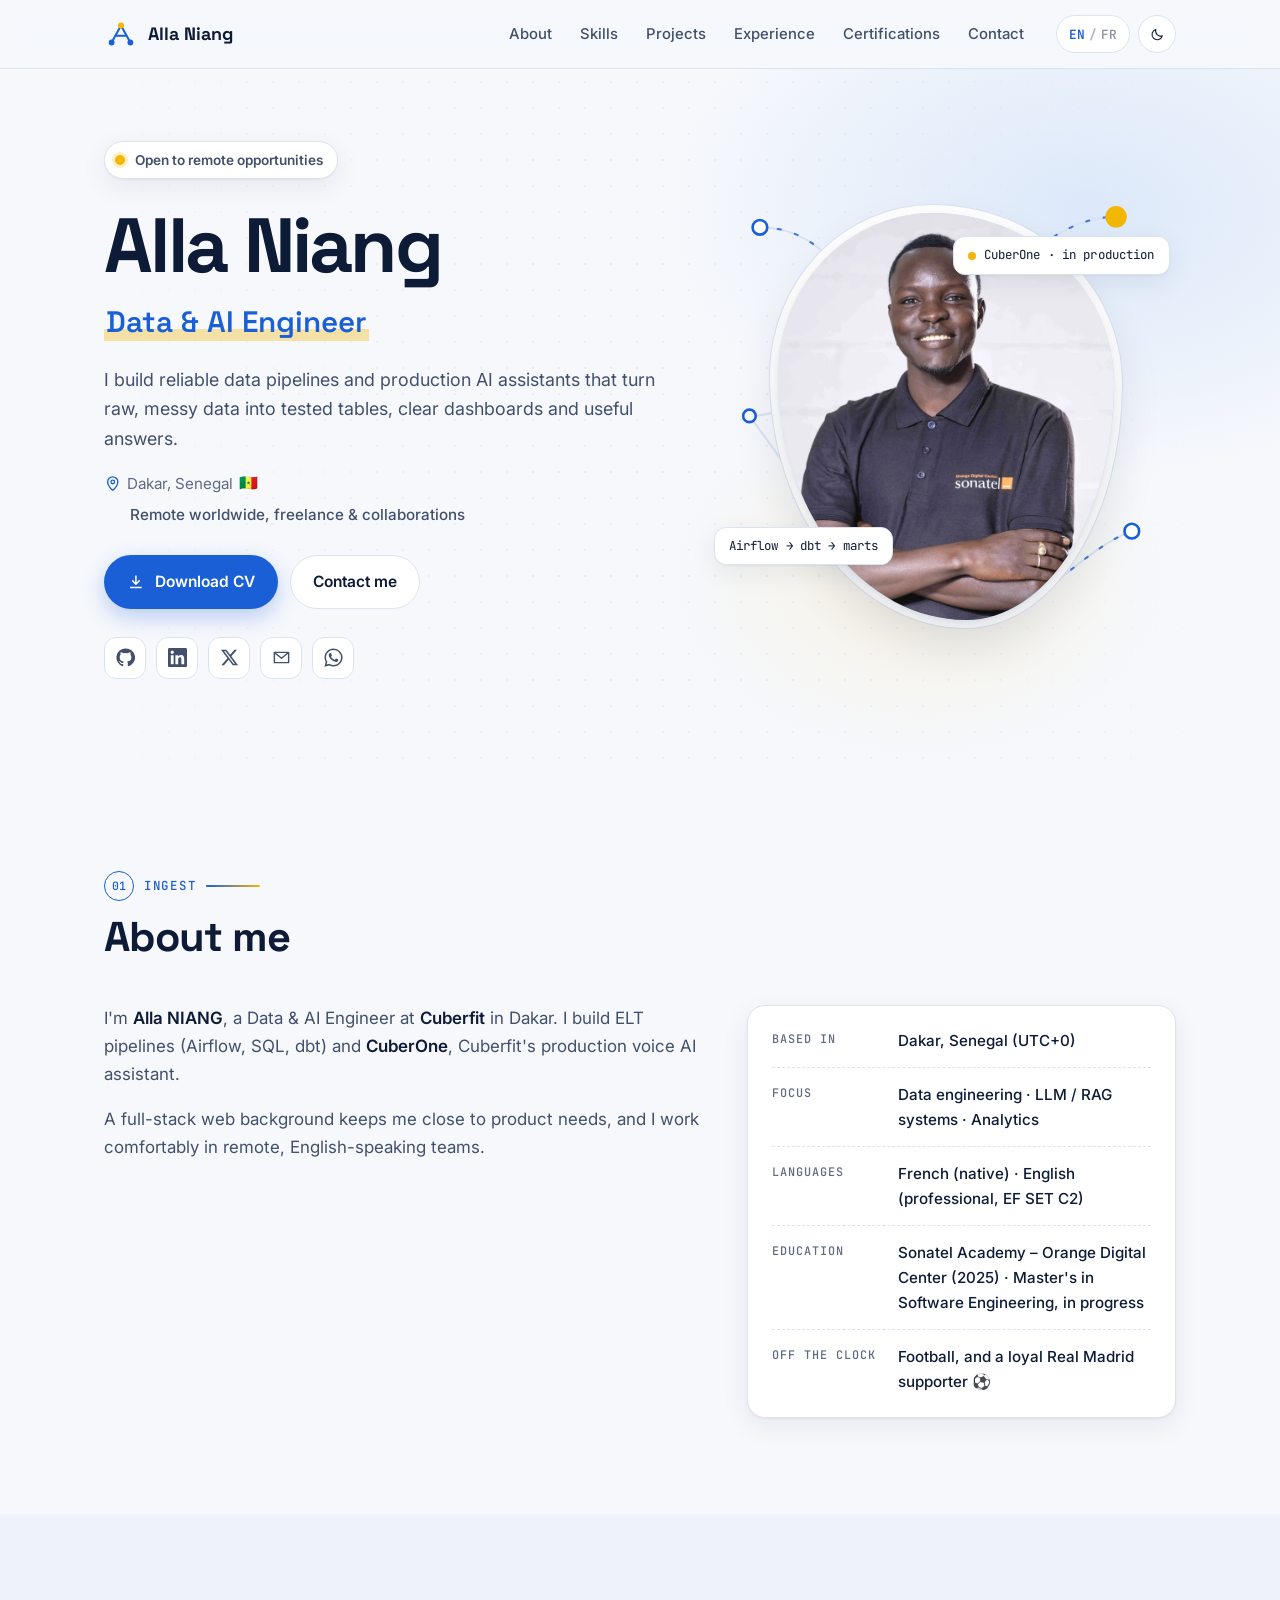
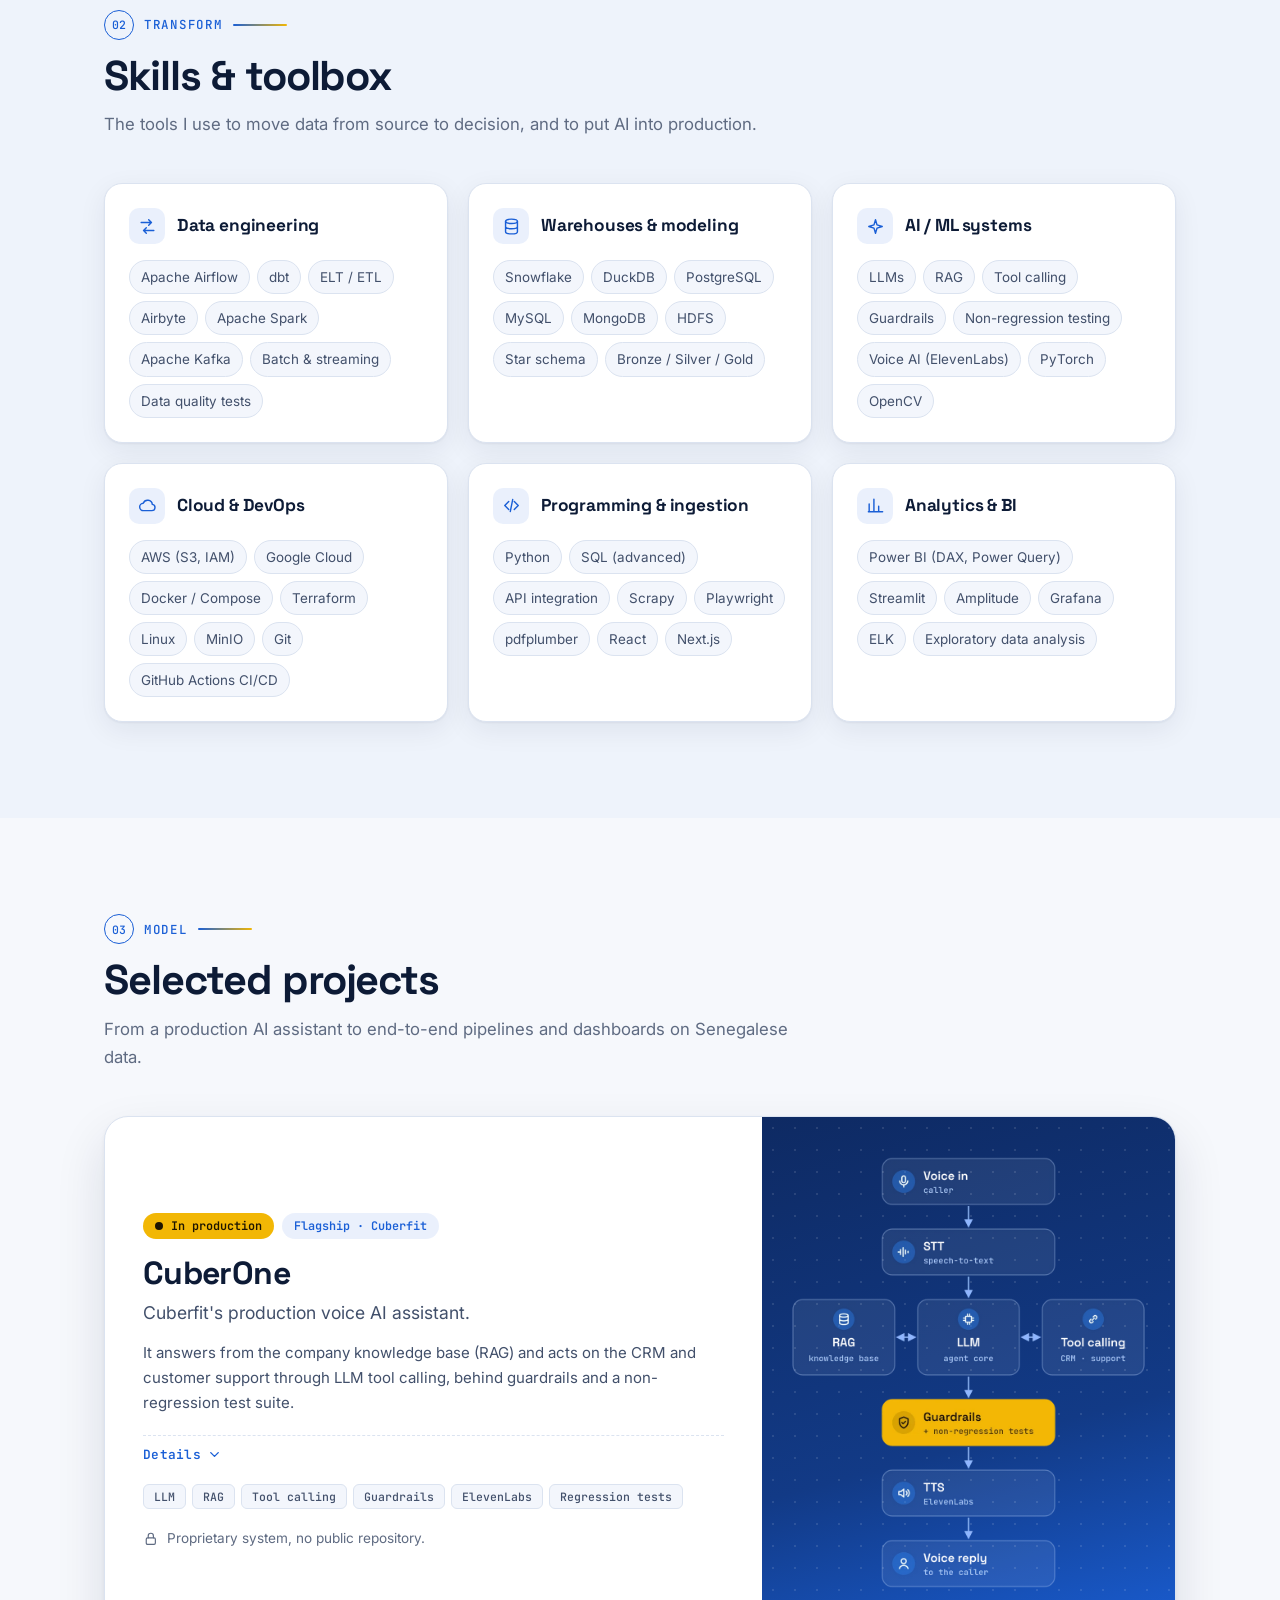
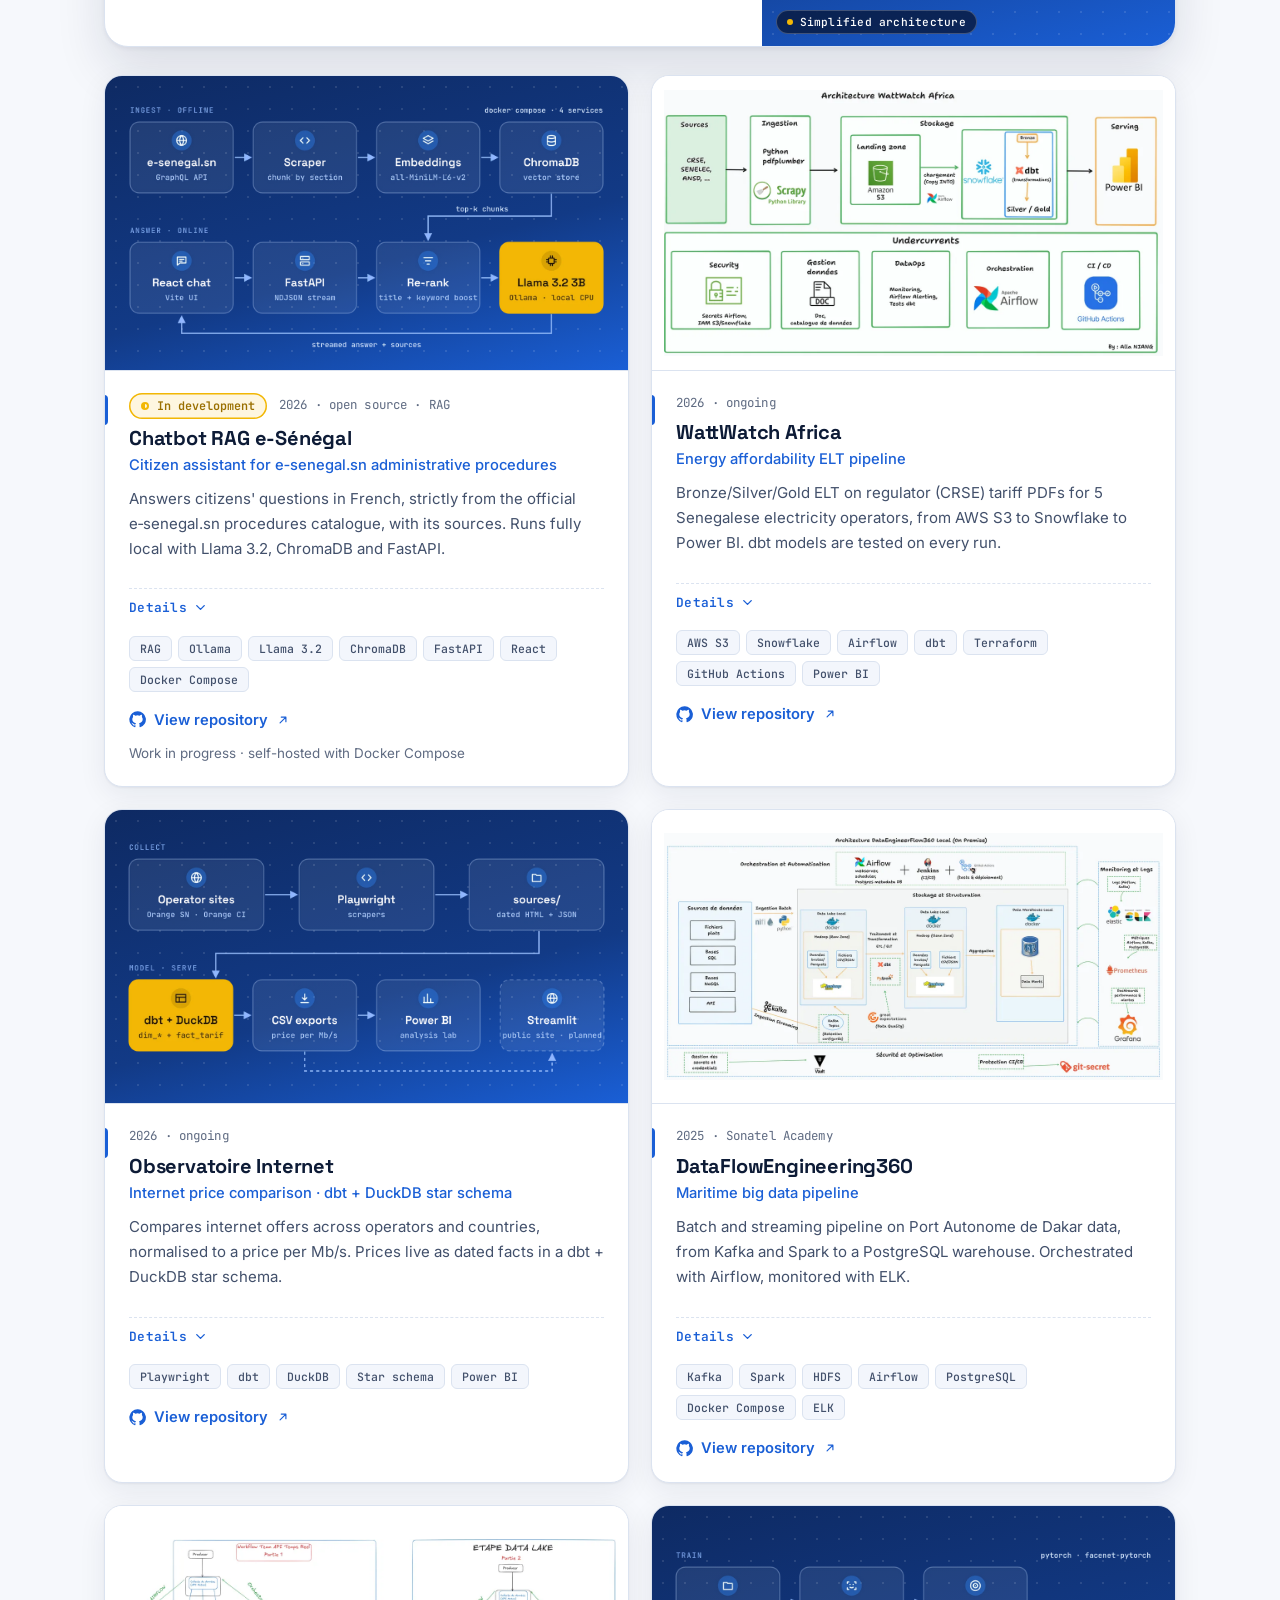
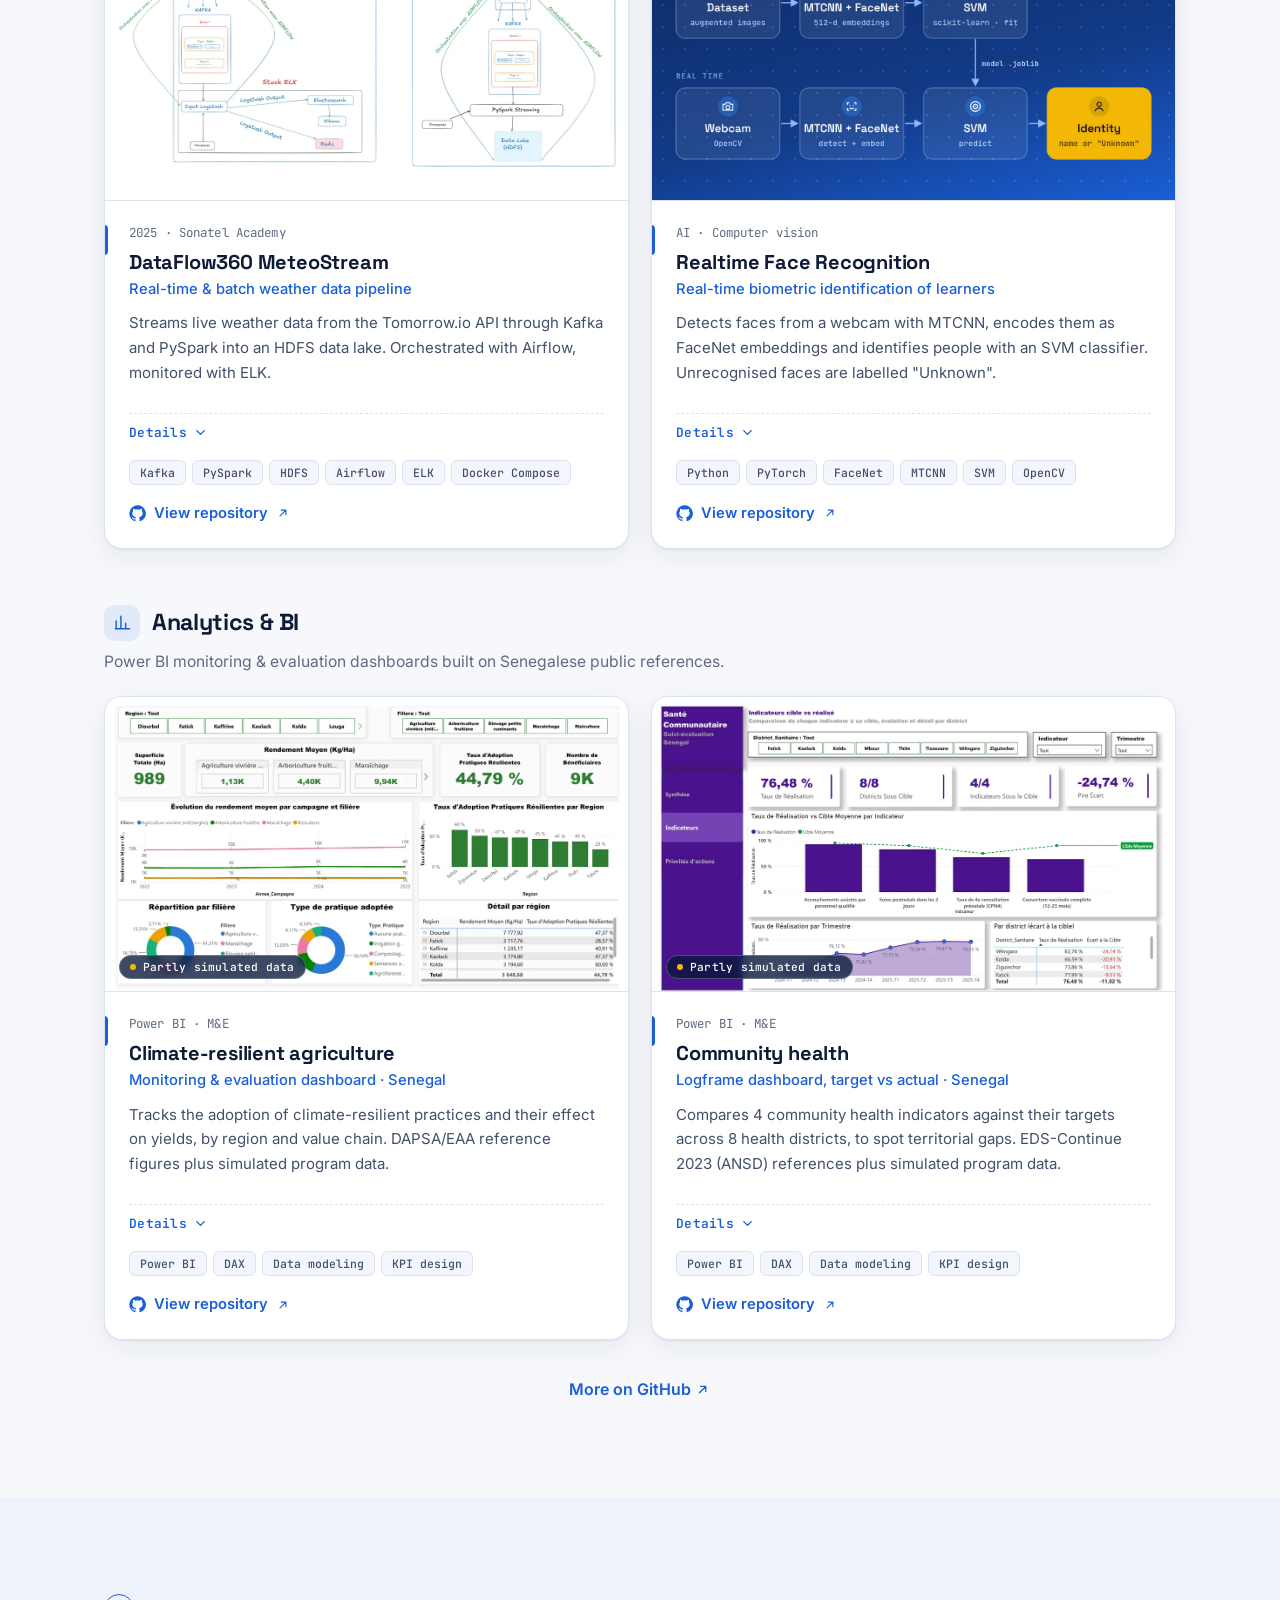
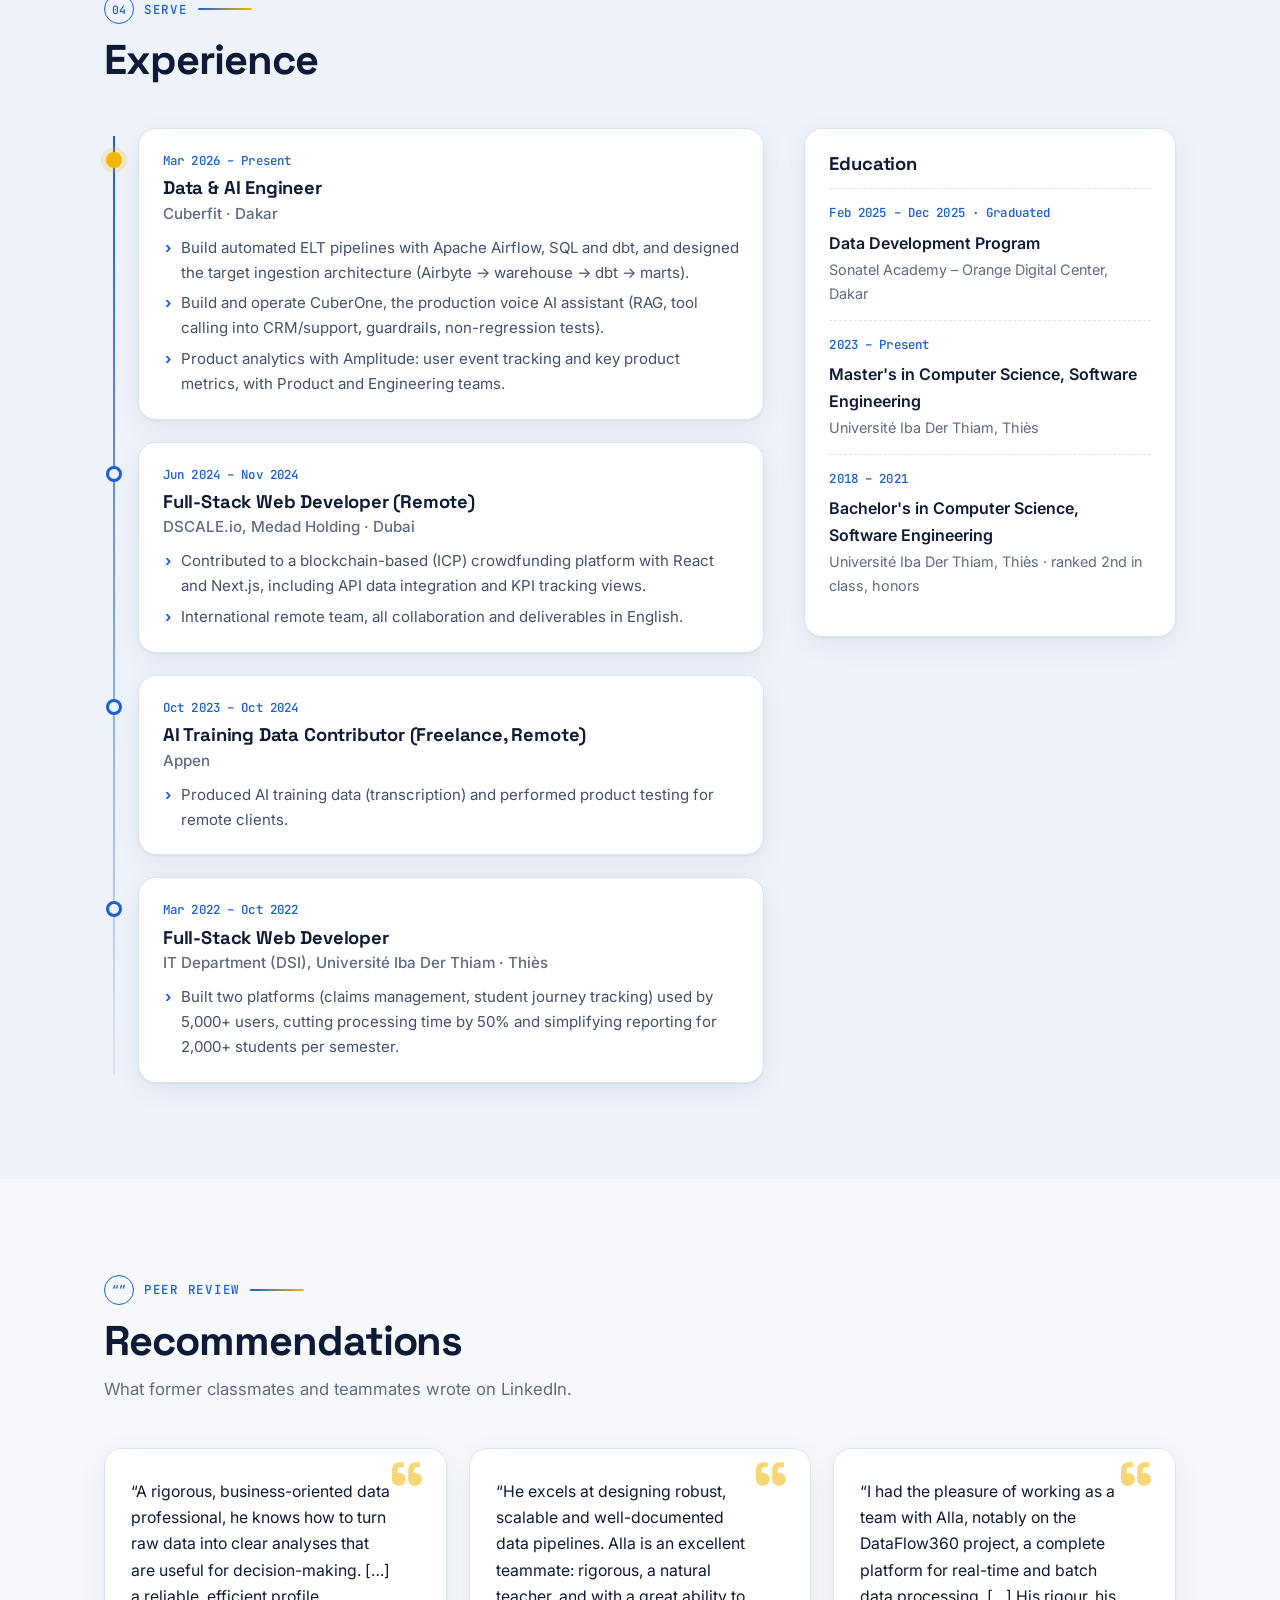
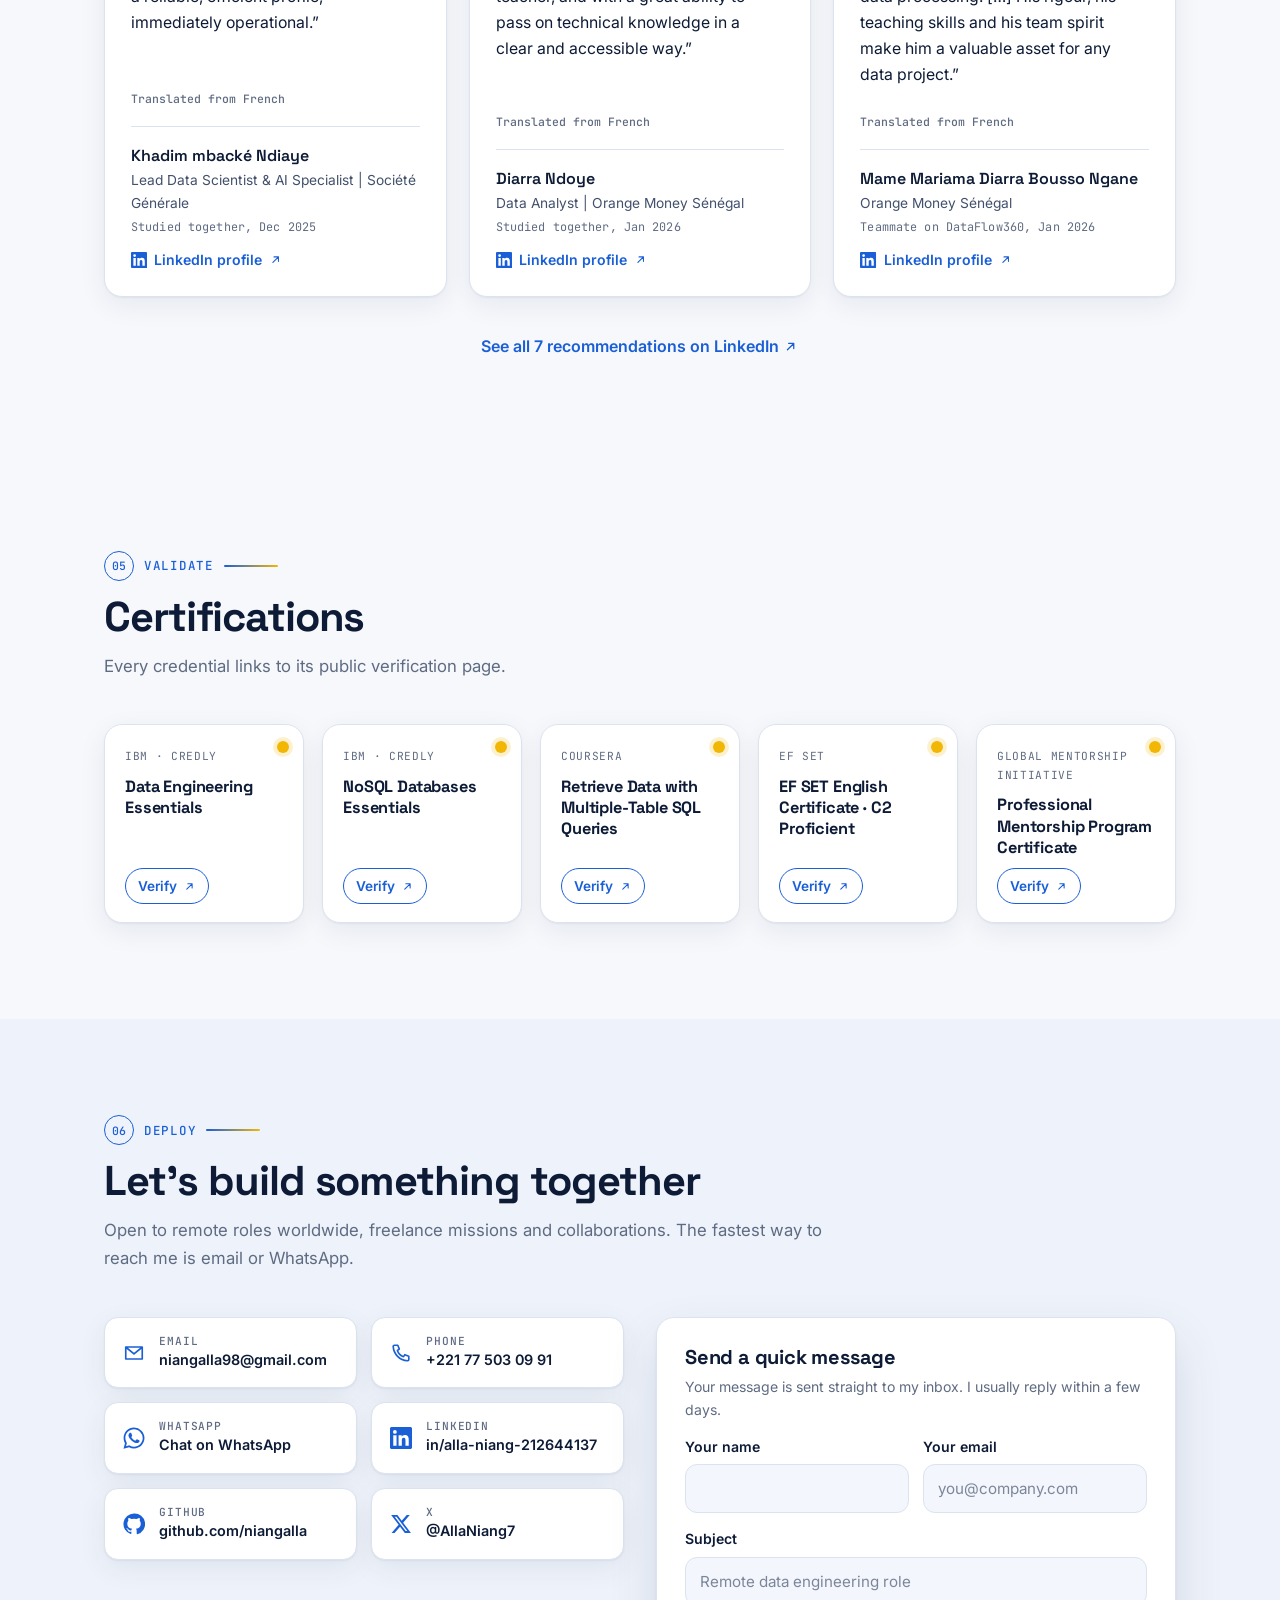
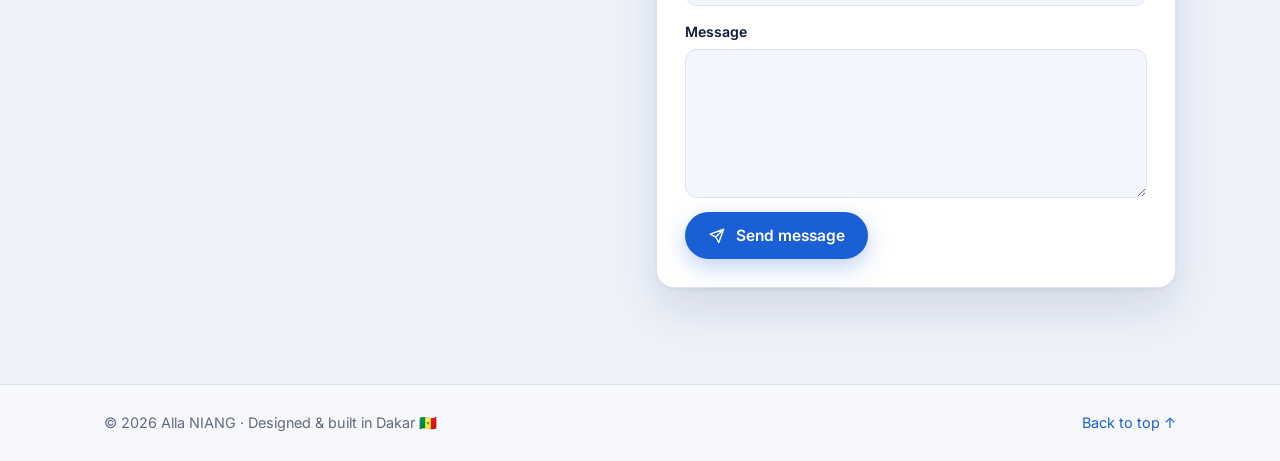
==== index.html @ cf488b1e "Professional upgrade: project visuals, concise cards, BI dashboards, recommendations" ====
<!DOCTYPE html>
<html lang="en" data-theme="light">
<head>
  <meta charset="utf-8">
  <meta name="viewport" content="width=device-width, initial-scale=1">
  <title>Alla Niang · Data &amp; AI Engineer · Dakar, Senegal</title>
  <meta name="description" content="Alla NIANG, Data & AI Engineer based in Dakar, Senegal. ELT pipelines with Airflow, dbt and SQL, cloud data warehouses, and production AI assistants (RAG, tool calling, guardrails). Open to remote opportunities.">
  <meta name="author" content="Alla NIANG">
  <meta name="keywords" content="Alla Niang, Alla NIANG, Data Engineer, AI Engineer, Dakar, Senegal, Airflow, dbt, Snowflake, RAG, LLM, remote">
  <meta name="theme-color" content="#1a5fd6">
  <link rel="canonical" href="https://niangalla.github.io/">
  <!-- Open Graph / social -->
  <meta property="og:type" content="website">
  <meta property="og:site_name" content="Alla Niang">
  <meta property="og:title" content="Alla Niang · Data & AI Engineer">
  <meta property="og:description" content="Reliable data pipelines and production AI assistants, built from Dakar, Senegal. Open to remote opportunities.">
  <meta property="og:url" content="https://niangalla.github.io/">
  <meta property="og:image" content="https://niangalla.github.io/assets/og-image.jpg">
  <meta property="og:image:width" content="1200">
  <meta property="og:image:height" content="630">
  <meta property="og:locale" content="en_US">
  <meta property="og:locale:alternate" content="fr_FR">
  <meta name="twitter:card" content="summary_large_image">
  <meta name="twitter:site" content="@AllaNiang7">
  <meta name="twitter:title" content="Alla Niang · Data & AI Engineer">
  <meta name="twitter:description" content="Reliable data pipelines and production AI assistants, built from Dakar, Senegal.">
  <meta name="twitter:image" content="https://niangalla.github.io/assets/og-image.jpg">
  <link rel="icon" href="assets/favicon.svg" type="image/svg+xml">
  <script type="application/ld+json">
  {"@context":"https://schema.org","@type":"Person","name":"Alla Niang","jobTitle":"Data & AI Engineer","email":"mailto:niangalla98@gmail.com","telephone":"+221775030991","address":{"@type":"PostalAddress","addressLocality":"Dakar","addressCountry":"SN"},"url":"https://niangalla.github.io/","image":"https://niangalla.github.io/assets/alla-niang.jpg","sameAs":["https://www.linkedin.com/in/alla-niang-212644137","https://github.com/niangalla","https://x.com/AllaNiang7"]}
  </script>
  <!-- Apply saved theme early to avoid a flash -->
  <script>try{var t=localStorage.getItem('an-theme');if(t)document.documentElement.setAttribute('data-theme',t);}catch(e){}</script>
  <link rel="preconnect" href="https://fonts.googleapis.com">
  <link rel="preconnect" href="https://fonts.gstatic.com" crossorigin>
  <link href="https://fonts.googleapis.com/css2?family=Inter:wght@400;500;600&family=JetBrains+Mono:wght@500&family=Space+Grotesk:wght@500;600;700&display=swap" rel="stylesheet">
  <link rel="stylesheet" href="css/style.css?v=202610231745">
</head>
<body>
  <!-- SVG icon sprite -->
  <svg width="0" height="0" style="position:absolute" aria-hidden="true">
    <symbol id="i-github" viewBox="0 0 24 24"><path fill="currentColor" d="M12 .5a11.5 11.5 0 0 0-3.64 22.41c.58.1.79-.25.79-.56v-2c-3.2.7-3.88-1.37-3.88-1.37-.53-1.33-1.28-1.69-1.28-1.69-1.05-.71.08-.7.08-.7 1.16.08 1.77 1.19 1.77 1.19 1.03 1.77 2.7 1.26 3.36.96.1-.75.4-1.26.73-1.55-2.55-.29-5.24-1.28-5.24-5.68 0-1.26.45-2.28 1.19-3.09-.12-.29-.52-1.46.11-3.04 0 0 .97-.31 3.17 1.18a11 11 0 0 1 5.77 0c2.2-1.49 3.17-1.18 3.17-1.18.63 1.58.23 2.75.11 3.04.74.81 1.19 1.83 1.19 3.09 0 4.41-2.69 5.38-5.26 5.67.41.36.78 1.06.78 2.14v3.17c0 .31.21.67.8.56A11.5 11.5 0 0 0 12 .5Z"/></symbol>
    <symbol id="i-linkedin" viewBox="0 0 24 24"><path fill="currentColor" d="M20.45 20.45h-3.56v-5.57c0-1.33-.02-3.04-1.85-3.04-1.86 0-2.14 1.45-2.14 2.94v5.67H9.35V9h3.41v1.56h.05c.48-.9 1.64-1.85 3.37-1.85 3.6 0 4.27 2.37 4.27 5.46v6.28ZM5.34 7.43a2.06 2.06 0 1 1 0-4.13 2.06 2.06 0 0 1 0 4.13ZM7.12 20.45H3.56V9h3.56v11.45ZM22.22 0H1.77C.79 0 0 .77 0 1.73v20.54C0 23.23.79 24 1.77 24h20.45c.98 0 1.78-.77 1.78-1.73V1.73C24 .77 23.2 0 22.22 0Z"/></symbol>
    <symbol id="i-x" viewBox="0 0 24 24"><path fill="currentColor" d="M18.24 2.25h3.31l-7.23 8.26 8.5 11.24h-6.66l-5.21-6.82-5.97 6.82H1.67l7.73-8.84L1.25 2.25h6.83l4.71 6.23 5.45-6.23Zm-1.16 17.52h1.83L7.08 4.13H5.12l11.96 15.64Z"/></symbol>
    <symbol id="i-mail" viewBox="0 0 24 24"><path fill="none" stroke="currentColor" stroke-width="1.8" stroke-linecap="round" stroke-linejoin="round" d="M3 5.5h18v13H3zM3.5 6l8.5 7 8.5-7"/></symbol>
    <symbol id="i-phone" viewBox="0 0 24 24"><path fill="none" stroke="currentColor" stroke-width="1.8" stroke-linecap="round" stroke-linejoin="round" d="M5 3.5h3.5l1.7 4.3-2.2 1.4a11 11 0 0 0 6.8 6.8l1.4-2.2 4.3 1.7V19a1.5 1.5 0 0 1-1.6 1.5A16.5 16.5 0 0 1 3.5 5.1 1.5 1.5 0 0 1 5 3.5Z"/></symbol>
    <symbol id="i-whatsapp" viewBox="0 0 24 24"><path fill="currentColor" d="M17.47 14.38c-.3-.15-1.76-.87-2.03-.97-.27-.1-.47-.15-.67.15-.2.3-.77.97-.94 1.16-.17.2-.35.22-.65.07-.3-.15-1.26-.46-2.4-1.48-.89-.79-1.49-1.77-1.66-2.07-.17-.3-.02-.46.13-.61.13-.13.3-.35.45-.52.15-.17.2-.3.3-.5.1-.2.05-.37-.03-.52-.07-.15-.67-1.61-.92-2.21-.24-.58-.49-.5-.67-.51h-.57c-.2 0-.52.07-.79.37-.27.3-1.04 1.02-1.04 2.48 0 1.46 1.07 2.88 1.21 3.07.15.2 2.1 3.2 5.08 4.49.71.31 1.26.49 1.69.63.71.23 1.36.19 1.87.12.57-.09 1.76-.72 2.01-1.41.25-.69.25-1.29.17-1.41-.07-.12-.27-.2-.57-.35ZM12.04 21.5h-.01a9.45 9.45 0 0 1-4.81-1.32l-.35-.2-3.58.94.96-3.49-.23-.36a9.43 9.43 0 0 1-1.45-5.03c0-5.22 4.25-9.46 9.47-9.46 2.53 0 4.9.99 6.69 2.78a9.4 9.4 0 0 1 2.77 6.69c0 5.22-4.25 9.46-9.46 9.46Zm8.05-17.51A11.3 11.3 0 0 0 12.04.66C5.76.66.65 5.77.65 12.05c0 2.01.52 3.97 1.52 5.69L.55 23.66l6.05-1.59a11.36 11.36 0 0 0 5.43 1.38h.01c6.28 0 11.39-5.11 11.39-11.39 0-3.04-1.18-5.9-3.34-8.06Z"/></symbol>
    <symbol id="i-pin" viewBox="0 0 24 24"><path fill="none" stroke="currentColor" stroke-width="1.8" stroke-linecap="round" stroke-linejoin="round" d="M12 21s-7-6.2-7-11.5a7 7 0 0 1 14 0C19 14.8 12 21 12 21Z"/><circle cx="12" cy="9.5" r="2.5" fill="none" stroke="currentColor" stroke-width="1.8"/></symbol>
    <symbol id="i-download" viewBox="0 0 24 24"><path fill="none" stroke="currentColor" stroke-width="2" stroke-linecap="round" stroke-linejoin="round" d="M12 4v11m0 0-4.5-4.5M12 15l4.5-4.5M5 19.5h14"/></symbol>
    <symbol id="i-arrow" viewBox="0 0 24 24"><path fill="none" stroke="currentColor" stroke-width="2" stroke-linecap="round" stroke-linejoin="round" d="M7 17 17 7M9 7h8v8"/></symbol>
    <symbol id="i-sun" viewBox="0 0 24 24"><g fill="none" stroke="currentColor" stroke-width="1.8" stroke-linecap="round"><circle cx="12" cy="12" r="4"/><path d="M12 2.5v2M12 19.5v2M2.5 12h2M19.5 12h2M5.3 5.3l1.4 1.4M17.3 17.3l1.4 1.4M5.3 18.7l1.4-1.4M17.3 6.7l1.4-1.4"/></g></symbol>
    <symbol id="i-moon" viewBox="0 0 24 24"><path fill="none" stroke="currentColor" stroke-width="1.8" stroke-linejoin="round" d="M20 14.5A8.5 8.5 0 0 1 9.5 4a8.5 8.5 0 1 0 10.5 10.5Z"/></symbol>
    <symbol id="i-lock" viewBox="0 0 24 24"><g fill="none" stroke="currentColor" stroke-width="1.8" stroke-linecap="round"><rect x="5" y="10.5" width="14" height="10" rx="2"/><path d="M8 10.5V7.5a4 4 0 0 1 8 0v3"/></g></symbol>
    <symbol id="i-send" viewBox="0 0 24 24"><path fill="none" stroke="currentColor" stroke-width="1.9" stroke-linecap="round" stroke-linejoin="round" d="M21 3 10.5 13.5M21 3l-6.5 18-4-7.5L3 9.5 21 3Z"/></symbol>
  </svg>

  <a class="skip-link" href="#main" data-i18n="skip">Skip to content</a>

  <header class="site-header" id="top">
    <div class="container header-inner">
      <a class="brand" href="#hero" aria-label="Alla Niang, home">
        <svg class="brand-mark" viewBox="0 0 40 40" aria-hidden="true">
          <path d="M9 30 L20 10 L31 30" fill="none" stroke="currentColor" stroke-width="2.4" stroke-linecap="round" stroke-linejoin="round"/>
          <path d="M14 22 H26" fill="none" stroke="currentColor" stroke-width="2.4" stroke-linecap="round"/>
          <circle cx="9" cy="30" r="3.4" class="bm-node"/>
          <circle cx="31" cy="30" r="3.4" class="bm-node"/>
          <circle cx="20" cy="10" r="3.6" class="bm-gold"/>
        </svg>
        <span class="brand-name">Alla Niang</span>
      </a>
      <nav class="main-nav" id="main-nav" aria-label="Primary">
        <ul>
          <li><a href="#about" data-i18n="nav.about">About</a></li>
          <li><a href="#skills" data-i18n="nav.skills">Skills</a></li>
          <li><a href="#projects" data-i18n="nav.projects">Projects</a></li>
          <li><a href="#experience" data-i18n="nav.experience">Experience</a></li>
          <li><a href="#certifications" data-i18n="nav.certs">Certifications</a></li>
          <li><a href="#contact" data-i18n="nav.contact">Contact</a></li>
        </ul>
      </nav>
      <div class="header-tools">
        <button class="tool-btn lang-btn" id="lang-toggle" type="button" aria-label="Passer en français">
          <span data-lang-opt="en">EN</span><span class="sep" aria-hidden="true">/</span><span data-lang-opt="fr">FR</span>
        </button>
        <button class="tool-btn icon-only" id="theme-toggle" type="button" aria-label="Switch to dark mode">
          <svg class="ic ic-moon" aria-hidden="true"><use href="#i-moon"/></svg>
          <svg class="ic ic-sun" aria-hidden="true"><use href="#i-sun"/></svg>
        </button>
        <button class="tool-btn icon-only menu-btn" id="menu-toggle" type="button" aria-expanded="false" aria-controls="main-nav" aria-label="Open menu">
          <span class="burger" aria-hidden="true"><span></span><span></span><span></span></span>
        </button>
      </div>
    </div>
    <div class="scroll-progress" aria-hidden="true"><span id="progress-bar"></span></div>
  </header>

  <!-- Pipeline rail: the page reads like a DAG -->
  <aside class="pipeline-rail" aria-hidden="true">
    <div class="rail-track"><div class="rail-fill" id="rail-fill"></div></div>
    <ol class="rail-stages">
      <li data-target="hero"><span class="node"></span><span class="rail-label" data-i18n="stage.source">source</span></li>
      <li data-target="about"><span class="node"></span><span class="rail-label" data-i18n="stage.ingest">ingest</span></li>
      <li data-target="skills"><span class="node"></span><span class="rail-label" data-i18n="stage.transform">transform</span></li>
      <li data-target="projects"><span class="node"></span><span class="rail-label" data-i18n="stage.model">model</span></li>
      <li data-target="experience"><span class="node"></span><span class="rail-label" data-i18n="stage.serve">serve</span></li>
      <li data-target="certifications"><span class="node"></span><span class="rail-label" data-i18n="stage.validate">validate</span></li>
      <li data-target="contact"><span class="node"></span><span class="rail-label" data-i18n="stage.deploy">deploy</span></li>
    </ol>
  </aside>

  <main id="main">
    <!-- HERO -->
    <section class="hero" id="hero" aria-labelledby="hero-title">
      <div class="container hero-grid">
        <div class="hero-copy reveal">
          <p class="availability"><span class="avail-dot" aria-hidden="true"></span><span data-i18n="hero.badge">Open to remote opportunities</span></p>
          <h1 id="hero-title" class="hero-name">Alla Niang</h1>
          <p class="hero-role"><span data-i18n="hero.role">Data &amp; AI Engineer</span></p>
          <p class="hero-pitch" data-i18n="hero.pitch">I build reliable data pipelines and production AI assistants that turn raw, messy data into tested tables, clear dashboards and useful answers.</p>
          <p class="hero-loc"><svg class="ic" aria-hidden="true"><use href="#i-pin"/></svg><span data-i18n="hero.loc">Dakar, Senegal</span> <span class="flag" role="img" aria-label="Senegal">🇸🇳</span><span class="hero-remote" data-i18n="hero.remote">Remote worldwide, freelance &amp; collaborations</span></p>
          <div class="hero-ctas">
            <a class="btn btn-primary" href="assets/Alla_Niang_CV.pdf" download="Alla_Niang_CV.pdf">
              <svg class="ic" aria-hidden="true"><use href="#i-download"/></svg><span data-i18n="hero.cv">Download CV</span>
            </a>
            <a class="btn btn-ghost" href="#contact"><span data-i18n="hero.contact">Contact me</span></a>
          </div>
          <ul class="socials" aria-label="Social links">
            <li><a href="https://github.com/niangalla" target="_blank" rel="noopener" aria-label="GitHub"><svg class="ic" aria-hidden="true"><use href="#i-github"/></svg></a></li>
            <li><a href="https://www.linkedin.com/in/alla-niang-212644137" target="_blank" rel="noopener" aria-label="LinkedIn"><svg class="ic" aria-hidden="true"><use href="#i-linkedin"/></svg></a></li>
            <li><a href="https://x.com/AllaNiang7" target="_blank" rel="noopener" aria-label="X (Twitter)"><svg class="ic" aria-hidden="true"><use href="#i-x"/></svg></a></li>
            <li><a href="mailto:niangalla98@gmail.com" aria-label="Email"><svg class="ic" aria-hidden="true"><use href="#i-mail"/></svg></a></li>
            <li><a href="https://wa.me/221775030991" target="_blank" rel="noopener" aria-label="WhatsApp"><svg class="ic" aria-hidden="true"><use href="#i-whatsapp"/></svg></a></li>
          </ul>
        </div>

        <div class="hero-visual reveal">
          <svg class="dag-ornament" viewBox="0 0 420 480" aria-hidden="true">
            <g class="dag-edges">
              <path d="M40 70 C 110 70, 120 140, 190 150"/>
              <path d="M30 250 C 100 250, 110 170, 190 150"/>
              <path d="M190 150 C 260 160, 300 60, 380 60"/>
              <path d="M30 250 C 90 330, 140 420, 230 440"/>
              <path d="M230 440 C 300 450, 340 380, 395 360"/>
            </g>
            <g class="dag-flow">
              <path d="M40 70 C 110 70, 120 140, 190 150"/>
              <path d="M190 150 C 260 160, 300 60, 380 60"/>
              <path d="M230 440 C 300 450, 340 380, 395 360"/>
            </g>
            <circle class="dag-node" cx="40" cy="70" r="7"/>
            <circle class="dag-node" cx="30" cy="250" r="6"/>
            <circle class="dag-node" cx="190" cy="150" r="5"/>
            <circle class="dag-node" cx="230" cy="440" r="6"/>
            <circle class="dag-node gold" cx="380" cy="60" r="9"/>
            <circle class="dag-node" cx="395" cy="360" r="7"/>
          </svg>
          <div class="photo-frame">
            <picture>
              <source srcset="assets/alla-niang.webp" type="image/webp">
              <img src="assets/alla-niang.jpg" width="800" height="1000" alt="Portrait of Alla Niang, smiling with arms crossed" data-i18n-alt="hero.photoAlt" fetchpriority="high">
            </picture>
          </div>
          <div class="float-chip chip-a"><span class="mono">Airflow → dbt → marts</span></div>
          <div class="float-chip chip-b"><span class="live-dot" aria-hidden="true"></span><span class="mono" data-i18n="hero.chipProd">CuberOne · in production</span></div>
        </div>
      </div>
    </section>

    <!-- ABOUT / INGEST -->
    <section class="section" id="about" aria-labelledby="about-title">
      <div class="container">
        <header class="section-head reveal">
          <p class="stage-tag"><span class="stage-num">01</span><span data-i18n="stage.ingest">ingest</span></p>
          <h2 id="about-title" data-i18n="about.title">About me</h2>
        </header>
        <div class="about-grid">
          <div class="about-text reveal">
            <p data-i18n-html="about.p1">I'm <strong>Alla NIANG</strong>, a Data &amp; AI Engineer at <strong>Cuberfit</strong> in Dakar. I build ELT pipelines (Airflow, SQL, dbt) and <strong>CuberOne</strong>, Cuberfit's production voice AI assistant.</p>
            <p data-i18n-html="about.p2">A full-stack web background keeps me close to product needs, and I work comfortably in remote, English-speaking teams.</p>
          </div>
          <dl class="facts reveal">
            <div class="fact"><dt data-i18n="about.f.based">Based in</dt><dd data-i18n="about.f.basedV">Dakar, Senegal (UTC+0)</dd></div>
            <div class="fact"><dt data-i18n="about.f.focus">Focus</dt><dd data-i18n="about.f.focusV">Data engineering · LLM / RAG systems · Analytics</dd></div>
            <div class="fact"><dt data-i18n="about.f.lang">Languages</dt><dd data-i18n="about.f.langV">French (native) · English (professional, EF SET C2)</dd></div>
            <div class="fact"><dt data-i18n="about.f.edu">Education</dt><dd data-i18n="about.f.eduV">Sonatel Academy – Orange Digital Center (2025) · Master's in Software Engineering, in progress</dd></div>
            <div class="fact"><dt data-i18n="about.f.off">Off the clock</dt><dd data-i18n="about.f.offV">Football, and a loyal Real Madrid supporter ⚽</dd></div>
          </dl>
        </div>
      </div>
    </section>

    <!-- SKILLS / TRANSFORM -->
    <section class="section section-alt" id="skills" aria-labelledby="skills-title">
      <div class="container">
        <header class="section-head reveal">
          <p class="stage-tag"><span class="stage-num">02</span><span data-i18n="stage.transform">transform</span></p>
          <h2 id="skills-title" data-i18n="skills.title">Skills &amp; toolbox</h2>
          <p class="section-sub" data-i18n="skills.sub">The tools I use to move data from source to decision, and to put AI into production.</p>
        </header>
        <div class="skills-grid">
          <article class="skill-card reveal">
            <h3><span class="skill-ic" aria-hidden="true"><svg viewBox="0 0 24 24"><path d="M4 7h13m0 0-3.5-3.5M17 7l-3.5 3.5M20 17H7m0 0 3.5-3.5M7 17l3.5 3.5"/></svg></span><span data-i18n="skills.de">Data engineering</span></h3>
            <ul class="chips"><li>Apache Airflow</li><li>dbt</li><li>ELT / ETL</li><li>Airbyte</li><li>Apache Spark</li><li>Apache Kafka</li><li data-i18n="skills.c.batch">Batch &amp; streaming</li><li data-i18n="skills.c.quality">Data quality tests</li></ul>
          </article>
          <article class="skill-card reveal">
            <h3><span class="skill-ic" aria-hidden="true"><svg viewBox="0 0 24 24"><ellipse cx="12" cy="5.5" rx="7.5" ry="2.8"/><path d="M4.5 5.5v13c0 1.5 3.4 2.8 7.5 2.8s7.5-1.3 7.5-2.8v-13M4.5 12c0 1.5 3.4 2.8 7.5 2.8s7.5-1.3 7.5-2.8"/></svg></span><span data-i18n="skills.wh">Warehouses &amp; modeling</span></h3>
            <ul class="chips"><li>Snowflake</li><li>DuckDB</li><li>PostgreSQL</li><li>MySQL</li><li>MongoDB</li><li>HDFS</li><li data-i18n="skills.c.star">Star schema</li><li>Bronze / Silver / Gold</li></ul>
          </article>
          <article class="skill-card reveal">
            <h3><span class="skill-ic" aria-hidden="true"><svg viewBox="0 0 24 24"><path d="M12 3.5 13.9 10l6.6 2-6.6 2L12 20.5 10.1 14l-6.6-2 6.6-2L12 3.5Z"/></svg></span><span data-i18n="skills.ai">AI / ML systems</span></h3>
            <ul class="chips"><li>LLMs</li><li>RAG</li><li data-i18n="skills.c.tools">Tool calling</li><li>Guardrails</li><li data-i18n="skills.c.regr">Non-regression testing</li><li data-i18n="skills.c.voice">Voice AI (ElevenLabs)</li><li>PyTorch</li><li>OpenCV</li></ul>
          </article>
          <article class="skill-card reveal">
            <h3><span class="skill-ic" aria-hidden="true"><svg viewBox="0 0 24 24"><path d="M7 18.5h10.5a4 4 0 0 0 .6-7.95A6 6 0 0 0 6.6 9.1 4.7 4.7 0 0 0 7 18.5Z"/></svg></span><span data-i18n="skills.cloud">Cloud &amp; DevOps</span></h3>
            <ul class="chips"><li>AWS (S3, IAM)</li><li>Google Cloud</li><li>Docker / Compose</li><li>Terraform</li><li>Linux</li><li>MinIO</li><li>Git</li><li>GitHub Actions CI/CD</li></ul>
          </article>
          <article class="skill-card reveal">
            <h3><span class="skill-ic" aria-hidden="true"><svg viewBox="0 0 24 24"><path d="m8.5 7-5 5 5 5M15.5 7l5 5-5 5M13.5 4.5l-3 15"/></svg></span><span data-i18n="skills.prog">Programming &amp; ingestion</span></h3>
            <ul class="chips"><li>Python</li><li data-i18n="skills.c.sql">SQL (advanced)</li><li data-i18n="skills.c.api">API integration</li><li>Scrapy</li><li>Playwright</li><li>pdfplumber</li><li>React</li><li>Next.js</li></ul>
          </article>
          <article class="skill-card reveal">
            <h3><span class="skill-ic" aria-hidden="true"><svg viewBox="0 0 24 24"><path d="M4 20V10M10 20V4M16 20v-7M21 20H3"/></svg></span><span data-i18n="skills.bi">Analytics &amp; BI</span></h3>
            <ul class="chips"><li>Power BI (DAX, Power Query)</li><li>Streamlit</li><li>Amplitude</li><li>Grafana</li><li>ELK</li><li data-i18n="skills.c.eda">Exploratory data analysis</li></ul>
          </article>
        </div>
      </div>
    </section>

    <!-- PROJECTS / MODEL -->
    <section class="section" id="projects" aria-labelledby="projects-title">
      <div class="container">
        <header class="section-head reveal">
          <p class="stage-tag"><span class="stage-num">03</span><span data-i18n="stage.model">model</span></p>
          <h2 id="projects-title" data-i18n="projects.title">Selected projects</h2>
          <p class="section-sub" data-i18n="projects.sub">From a production AI assistant to end-to-end pipelines on Senegalese data.</p>
        </header>

        <article class="flagship reveal" aria-labelledby="p-cuberone">
          <div class="flagship-body">
            <div class="flagship-meta">
              <span class="badge badge-prod"><span class="live-dot" aria-hidden="true"></span><span data-i18n="projects.inprod">In production</span></span>
              <span class="badge badge-soft" data-i18n="projects.flagship">Flagship · Cuberfit</span>
            </div>
            <h3 id="p-cuberone">CuberOne</h3>
            <p class="flagship-lead" data-i18n="projects.cuber.lead">Cuberfit's production voice AI assistant.</p>
            <p class="pc-desc" data-i18n="projects.cuber.short">It answers from the company knowledge base (RAG) and acts on the CRM and customer support through LLM tool calling, behind guardrails and a non-regression test suite.</p>
            <details class="pc-details">
                <summary><span data-i18n="projects.details">Details</span><svg class="chev" viewBox="0 0 24 24" aria-hidden="true"><path d="m6 9 6 6 6-6"/></svg></summary>
                <div class="pc-details-body"><ul class="flagship-points">
                  <li data-i18n="projects.cuber.b1">Retrieval-augmented generation (RAG) over the company knowledge base.</li>
                  <li data-i18n="projects.cuber.b2">LLM tool calling into the CRM and customer support: customer data lookups and support ticket creation from the conversation.</li>
                  <li data-i18n="projects.cuber.b3">Guardrails against hallucinated answers and a non-regression test suite to keep behaviour stable across changes.</li>
                  <li data-i18n="projects.cuber.b4">Architecture documented at each step.</li>
                </ul></div>
              </details>
            <ul class="tags"><li>LLM</li><li>RAG</li><li>Tool calling</li><li>Guardrails</li><li>ElevenLabs</li><li data-i18n="projects.tag.regr">Regression tests</li></ul>
            <p class="private-note"><svg class="ic" aria-hidden="true"><use href="#i-lock"/></svg><span data-i18n="projects.private">Proprietary system, no public repository.</span></p>
          </div>
          <figure class="flagship-visual">
            <img src="assets/projects/cuberone-diagram.webp" width="880" height="1100" loading="lazy" decoding="async" alt="Simplified CuberOne architecture: caller voice, speech-to-text, LLM with RAG over the knowledge base and tool calling into CRM and support, guardrails and non-regression tests, ElevenLabs text-to-speech, voice reply" data-i18n-alt="projects.cuber.alt">
            <figcaption class="media-cap" data-i18n="projects.cap.simplified">Simplified architecture</figcaption>
          </figure>
        </article>

        <div class="projects-grid">
          <article class="project-card reveal" aria-labelledby="p-ragsn">
            <div class="pc-media pc-media--diagram"><img src="assets/projects/rag-diagram.webp" width="1280" height="700" loading="lazy" decoding="async" alt="Architecture diagram of the e-Sénégal RAG chatbot: scraper, embeddings, ChromaDB, re-ranking, Llama 3.2 via Ollama, FastAPI and React" data-i18n-alt="projects.rag.alt"></div>
            <div class="pc-body">
              <div class="pc-top"><span class="badge badge-dev"><span class="dev-dot" aria-hidden="true"></span><span data-i18n="projects.indev">In development</span></span><span class="pc-year mono">2026 · <span data-i18n="projects.rag.kind">open source · RAG</span></span></div>
              <h3 id="p-ragsn">Chatbot RAG e-Sénégal</h3>
              <p class="pc-sub" data-i18n="projects.rag.sub">Citizen assistant for e‑senegal.sn administrative procedures</p>
              <p class="pc-desc" data-i18n="projects.rag.short">Answers citizens' questions in French, strictly from the official e‑senegal.sn procedures catalogue, with its sources. Runs fully local with Llama 3.2, ChromaDB and FastAPI.</p>
              <details class="pc-details">
                <summary><span data-i18n="projects.details">Details</span><svg class="chev" viewBox="0 0 24 24" aria-hidden="true"><path d="m6 9 6 6 6-6"/></svg></summary>
                <div class="pc-details-body"><p data-i18n="projects.rag.desc">A RAG assistant that answers citizens' questions about administrative procedures on e‑senegal.sn, the Senegalese government's online one-stop portal, in French and strictly from its document base. A scraper pulls the official procedures catalogue from the portal's public GraphQL API; documents are chunked by section, embedded and indexed in ChromaDB. Retrieved chunks are re-ranked (title and keyword boosts, score threshold) before a local LLM generates the answer, streamed with its sources to a React chat interface.</p><p data-i18n="projects.rag.desc2">The system prompt enforces a fixed answer structure (documents to provide, cost, processing time) and an explicit "not enough information" reply instead of guessing.</p><dl class="pc-stack">
                  <div><dt>LLM</dt><dd><span data-i18n="projects.rag.llm">Llama 3.2 3B via Ollama (local, CPU)</span></dd></div>
                  <div><dt>Embeddings</dt><dd>all-MiniLM-L6-v2</dd></div>
                  <div><dt data-i18n="projects.rag.vdb">Vector DB</dt><dd>ChromaDB</dd></div>
                  <div><dt>API</dt><dd><span data-i18n="projects.rag.api">FastAPI, streamed NDJSON</span></dd></div>
                  <div><dt data-i18n="projects.rag.ui">UI</dt><dd>React + Vite</dd></div>
                  <div><dt data-i18n="projects.rag.run">Run</dt><dd>Docker Compose, 4 services</dd></div>
                </dl></div>
              </details>
              <ul class="tags"><li>RAG</li><li>Ollama</li><li>Llama 3.2</li><li>ChromaDB</li><li>FastAPI</li><li>React</li><li>Docker Compose</li></ul>
              <div class="repo-links"><a class="repo-link" href="https://github.com/niangalla/chatbot-rag-esenegal" target="_blank" rel="noopener"><svg class="ic" aria-hidden="true"><use href="#i-github"/></svg><span data-i18n="projects.repo">View repository</span><svg class="ic ic-sm" aria-hidden="true"><use href="#i-arrow"/></svg></a><span class="pc-note" data-i18n="projects.rag.note">Work in progress · self-hosted with Docker Compose</span></div>
            </div>
          </article>
          <article class="project-card reveal" aria-labelledby="p-ww">
            <a class="pc-media pc-media--photo" href="assets/projects/wattwatch-full.webp" target="_blank" rel="noopener" aria-label="Open full-size image" data-i18n-aria="projects.zoom"><img src="assets/projects/wattwatch-card.webp" width="1200" height="638" loading="lazy" decoding="async" alt="WattWatch Africa architecture diagram from the repository: sources, Scrapy ingestion, S3 landing, Snowflake with dbt, Power BI" data-i18n-alt="projects.ww.alt"><span class="zoom-ic" aria-hidden="true"><svg viewBox="0 0 24 24"><path d="M14 4h6v6M10 20H4v-6M20 4l-7 7M4 20l7-7"/></svg></span></a>
            <div class="pc-body">
              <div class="pc-top"><span class="pc-year mono">2026 · <span data-i18n="projects.ongoing">ongoing</span></span></div>
              <h3 id="p-ww">WattWatch Africa</h3>
              <p class="pc-sub" data-i18n="projects.ww.sub">Energy affordability ELT pipeline</p>
              <p class="pc-desc" data-i18n="projects.ww.short">Bronze/Silver/Gold ELT on regulator (CRSE) tariff PDFs for 5 Senegalese electricity operators, from AWS S3 to Snowflake to Power BI. dbt models are tested on every run.</p>
              <details class="pc-details">
                <summary><span data-i18n="projects.details">Details</span><svg class="chev" viewBox="0 0 24 24" aria-hidden="true"><path d="m6 9 6 6 6-6"/></svg></summary>
                <div class="pc-details-body"><p data-i18n="projects.ww.desc">Bronze/Silver/Gold ELT on regulator (CRSE) tariff PDFs for 5 Senegalese electricity operators: Scrapy + pdfplumber ingestion, versioned landing in AWS S3, Airflow COPY INTO Snowflake, dbt models tested on every run, Power BI serving. Infrastructure declared in Terraform, GitHub Actions CI.</p></div>
              </details>
              <ul class="tags"><li>AWS S3</li><li>Snowflake</li><li>Airflow</li><li>dbt</li><li>Terraform</li><li>GitHub Actions</li><li>Power BI</li></ul>
              <div class="repo-links"><a class="repo-link" href="https://github.com/niangalla/WattWatch_Africa" target="_blank" rel="noopener"><svg class="ic" aria-hidden="true"><use href="#i-github"/></svg><span data-i18n="projects.repo">View repository</span><svg class="ic ic-sm" aria-hidden="true"><use href="#i-arrow"/></svg></a></div>
            </div>
          </article>
          <article class="project-card reveal" aria-labelledby="p-obs">
            <div class="pc-media pc-media--diagram"><img src="assets/projects/obs-diagram.webp" width="1280" height="680" loading="lazy" decoding="async" alt="Observatoire Internet architecture diagram: Playwright scrapers, dated raw snapshots, dbt and DuckDB star schema, CSV exports to Power BI, Streamlit planned" data-i18n-alt="projects.obs.alt"></div>
            <div class="pc-body">
              <div class="pc-top"><span class="pc-year mono">2026 · <span data-i18n="projects.ongoing">ongoing</span></span></div>
              <h3 id="p-obs">Observatoire Internet</h3>
              <p class="pc-sub" data-i18n="projects.obs.sub">Internet price comparison · dbt + DuckDB star schema</p>
              <p class="pc-desc" data-i18n="projects.obs.short">Compares internet offers across operators and countries, normalised to a price per Mb/s. Prices live as dated facts in a dbt + DuckDB star schema.</p>
              <details class="pc-details">
                <summary><span data-i18n="projects.details">Details</span><svg class="chev" viewBox="0 0 24 24" aria-hidden="true"><path d="m6 9 6 6 6-6"/></svg></summary>
                <div class="pc-details-body"><p data-i18n="projects.obs.desc">Playwright scrapers archive dated, immutable HTML/JSON snapshots of operator pages (Orange SN and Orange CI so far); dbt on DuckDB models them into dimensions and a fact_tarif table. Power BI serves as the analysis lab through CSV exports; a public Streamlit site is planned.</p></div>
              </details>
              <ul class="tags"><li>Playwright</li><li>dbt</li><li>DuckDB</li><li data-i18n="skills.c.star">Star schema</li><li>Power BI</li></ul>
              <div class="repo-links"><a class="repo-link" href="https://github.com/niangalla/observatoire-internet" target="_blank" rel="noopener"><svg class="ic" aria-hidden="true"><use href="#i-github"/></svg><span data-i18n="projects.repo">View repository</span><svg class="ic ic-sm" aria-hidden="true"><use href="#i-arrow"/></svg></a></div>
            </div>
          </article>
          <article class="project-card reveal" aria-labelledby="p-dfe">
            <a class="pc-media pc-media--photo" href="assets/projects/maritime-full.webp" target="_blank" rel="noopener" aria-label="Open full-size image" data-i18n-aria="projects.zoom"><img src="assets/projects/maritime-card.webp" width="1200" height="594" loading="lazy" decoding="async" alt="DataFlowEngineering360 architecture diagram from the repository: batch and Kafka streaming ingestion, Hadoop raw and clean zones, Spark and dbt, PostgreSQL warehouse, monitoring" data-i18n-alt="projects.dfe.alt"><span class="zoom-ic" aria-hidden="true"><svg viewBox="0 0 24 24"><path d="M14 4h6v6M10 20H4v-6M20 4l-7 7M4 20l7-7"/></svg></span></a>
            <div class="pc-body">
              <div class="pc-top"><span class="pc-year mono">2025 · Sonatel Academy</span></div>
              <h3 id="p-dfe">DataFlowEngineering360</h3>
              <p class="pc-sub" data-i18n="projects.dfe.sub">Maritime big data pipeline</p>
              <p class="pc-desc" data-i18n="projects.dfe.short">Batch and streaming pipeline on Port Autonome de Dakar data, from Kafka and Spark to a PostgreSQL warehouse. Orchestrated with Airflow, monitored with ELK.</p>
              <details class="pc-details">
                <summary><span data-i18n="projects.details">Details</span><svg class="chev" viewBox="0 0 24 24" aria-hidden="true"><path d="m6 9 6 6 6-6"/></svg></summary>
                <div class="pc-details-body"><p data-i18n="projects.dfe.desc">Ingestion with Apache Kafka and Spark, raw storage on HDFS, Airflow-orchestrated ETL into a PostgreSQL star-schema warehouse, data quality checks with Great Expectations, Docker Compose deployment, ELK and Grafana monitoring.</p></div>
              </details>
              <ul class="tags"><li>Kafka</li><li>Spark</li><li>HDFS</li><li>Airflow</li><li>PostgreSQL</li><li>Docker Compose</li><li>ELK</li></ul>
              <div class="repo-links"><a class="repo-link" href="https://github.com/niangalla/DataFlowEngineering360_BigData_Maritime_Pipeline" target="_blank" rel="noopener"><svg class="ic" aria-hidden="true"><use href="#i-github"/></svg><span data-i18n="projects.repo">View repository</span><svg class="ic ic-sm" aria-hidden="true"><use href="#i-arrow"/></svg></a></div>
            </div>
          </article>
          <article class="project-card reveal" aria-labelledby="p-met">
            <a class="pc-media pc-media--photo" href="assets/projects/meteo-full.webp" target="_blank" rel="noopener" aria-label="Open full-size image" data-i18n-aria="projects.zoom"><img src="assets/projects/meteo-card.webp" width="1200" height="550" loading="lazy" decoding="async" alt="DataFlow360 MeteoStream architecture diagram from the repository: weather API producer, Kafka, Logstash to Elasticsearch, Kibana and Redis, PySpark Streaming to an HDFS data lake, Airflow orchestration" data-i18n-alt="projects.met.alt"><span class="zoom-ic" aria-hidden="true"><svg viewBox="0 0 24 24"><path d="M14 4h6v6M10 20H4v-6M20 4l-7 7M4 20l7-7"/></svg></span></a>
            <div class="pc-body">
              <div class="pc-top"><span class="pc-year mono">2025 · Sonatel Academy</span></div>
              <h3 id="p-met">DataFlow360 MeteoStream</h3>
              <p class="pc-sub" data-i18n="projects.met.sub">Real-time &amp; batch weather data pipeline</p>
              <p class="pc-desc" data-i18n="projects.met.short">Streams live weather data from the Tomorrow.io API through Kafka and PySpark into an HDFS data lake. Orchestrated with Airflow, monitored with ELK.</p>
              <details class="pc-details">
                <summary><span data-i18n="projects.details">Details</span><svg class="chev" viewBox="0 0 24 24" aria-hidden="true"><path d="m6 9 6 6 6-6"/></svg></summary>
                <div class="pc-details-body"><p data-i18n="projects.met.desc">Modular Docker Compose stacks (core, Airflow, monitoring, data warehouse, utilities) started by a single script; PostgreSQL for Airflow metadata and the data warehouse; Logstash feeds Elasticsearch/Kibana and Redis. The Streamlit dashboard is still incomplete.</p></div>
              </details>
              <ul class="tags"><li>Kafka</li><li>PySpark</li><li>HDFS</li><li>Airflow</li><li>ELK</li><li>Docker Compose</li></ul>
              <div class="repo-links"><a class="repo-link" href="https://github.com/niangalla/dataflow360_meteo_stream_pipeline" target="_blank" rel="noopener"><svg class="ic" aria-hidden="true"><use href="#i-github"/></svg><span data-i18n="projects.repo">View repository</span><svg class="ic ic-sm" aria-hidden="true"><use href="#i-arrow"/></svg></a></div>
            </div>
          </article>
          <article class="project-card reveal" aria-labelledby="p-face">
            <div class="pc-media pc-media--diagram"><img src="assets/projects/face-diagram.webp" width="1280" height="620" loading="lazy" decoding="async" alt="Realtime Face Recognition diagram: dataset, MTCNN and FaceNet embeddings, SVM training, then webcam, detection, SVM prediction and identity" data-i18n-alt="projects.face.alt"></div>
            <div class="pc-body">
              <div class="pc-top"><span class="pc-year mono">AI · Computer vision</span></div>
              <h3 id="p-face">Realtime Face Recognition</h3>
              <p class="pc-sub" data-i18n="projects.face.sub">Real-time biometric identification of learners</p>
              <p class="pc-desc" data-i18n="projects.face.short">Detects faces from a webcam with MTCNN, encodes them as FaceNet embeddings and identifies people with an SVM classifier. Unrecognised faces are labelled "Unknown".</p>
              <details class="pc-details">
                <summary><span data-i18n="projects.details">Details</span><svg class="chev" viewBox="0 0 24 24" aria-hidden="true"><path d="m6 9 6 6 6-6"/></svg></summary>
                <div class="pc-details-body"><p data-i18n="projects.face.desc">Three scripts: extract 512-d embeddings from an augmented dataset, train the SVM classifier (scikit-learn), then run real-time recognition on the webcam with OpenCV.</p></div>
              </details>
              <ul class="tags"><li>Python</li><li>PyTorch</li><li>FaceNet</li><li>MTCNN</li><li>SVM</li><li>OpenCV</li></ul>
              <div class="repo-links"><a class="repo-link" href="https://github.com/niangalla/Realtime_Face_Recognition" target="_blank" rel="noopener"><svg class="ic" aria-hidden="true"><use href="#i-github"/></svg><span data-i18n="projects.repo">View repository</span><svg class="ic ic-sm" aria-hidden="true"><use href="#i-arrow"/></svg></a></div>
            </div>
          </article>
        </div>

        <div class="group-head reveal">
          <h3 class="group-title"><span class="skill-ic" aria-hidden="true"><svg viewBox="0 0 24 24"><path d="M4 20V10M10 20V4M16 20v-7M21 20H3"/></svg></span><span data-i18n="projects.bi.title">Analytics &amp; BI</span></h3>
          <p class="group-sub" data-i18n="projects.bi.sub">Power BI monitoring &amp; evaluation dashboards on Senegalese public references.</p>
        </div>
        <div class="projects-grid">
          <article class="project-card reveal" aria-labelledby="p-agri">
            <a class="pc-media pc-media--shot" href="assets/projects/pbi-agri-full.webp" target="_blank" rel="noopener" aria-label="Open full-size image" data-i18n-aria="projects.zoom"><img src="assets/projects/pbi-agri-card.webp" width="1200" height="695" loading="lazy" decoding="async" alt="Overview page of the Power BI climate-resilient agriculture dashboard: KPI cards, yield trend by value chain, adoption rate by region, breakdowns by value chain and practice" data-i18n-alt="projects.agri.alt"><span class="zoom-ic" aria-hidden="true"><svg viewBox="0 0 24 24"><path d="M14 4h6v6M10 20H4v-6M20 4l-7 7M4 20l7-7"/></svg></span><span class="media-cap" data-i18n="projects.cap.sim">Partly simulated data</span></a>
            <div class="pc-body">
              <div class="pc-top"><span class="pc-year mono">Power BI · <span data-i18n="projects.bi.me">M&amp;E</span></span></div>
              <h3 id="p-agri" data-i18n="projects.agri.title">Climate-resilient agriculture</h3>
              <p class="pc-sub" data-i18n="projects.agri.sub">Monitoring &amp; evaluation dashboard · Senegal</p>
              <p class="pc-desc" data-i18n="projects.agri.short">Tracks the adoption of climate-resilient practices and their effect on yields, by region and value chain. DAPSA/EAA reference figures plus simulated program data.</p>
              <details class="pc-details">
                <summary><span data-i18n="projects.details">Details</span><svg class="chev" viewBox="0 0 24 24" aria-hidden="true"><path d="m6 9 6 6 6-6"/></svg></summary>
                <div class="pc-details-body"><p data-i18n="projects.agri.desc">4 report pages (Home, Overview, Geographic breakdown, Insight) with Region and Value-chain filters synced across pages. Two-table model (campaigns → farmer groups) with DAX measures for average yield, adoption rate and share of women beneficiaries. Demo scope: 8 regions, 2022–2025.</p></div>
              </details>
              <ul class="tags"><li>Power BI</li><li>DAX</li><li data-i18n="projects.tag.model">Data modeling</li><li data-i18n="projects.tag.kpi">KPI design</li></ul>
              <div class="repo-links"><a class="repo-link" href="https://github.com/niangalla/dashboard-agriculture-resiliente-senegal" target="_blank" rel="noopener"><svg class="ic" aria-hidden="true"><use href="#i-github"/></svg><span data-i18n="projects.repo">View repository</span><svg class="ic ic-sm" aria-hidden="true"><use href="#i-arrow"/></svg></a></div>
            </div>
          </article>
          <article class="project-card reveal" aria-labelledby="p-sante">
            <a class="pc-media pc-media--shot" href="assets/projects/pbi-sante-full.webp" target="_blank" rel="noopener" aria-label="Open full-size image" data-i18n-aria="projects.zoom"><img src="assets/projects/pbi-sante-card.webp" width="1200" height="695" loading="lazy" decoding="async" alt="Indicators page of the Power BI community health dashboard: completion rate KPIs, completion vs target by indicator, quarterly trend and gap to target by district" data-i18n-alt="projects.sante.alt"><span class="zoom-ic" aria-hidden="true"><svg viewBox="0 0 24 24"><path d="M14 4h6v6M10 20H4v-6M20 4l-7 7M4 20l7-7"/></svg></span><span class="media-cap" data-i18n="projects.cap.sim">Partly simulated data</span></a>
            <div class="pc-body">
              <div class="pc-top"><span class="pc-year mono">Power BI · <span data-i18n="projects.bi.me">M&amp;E</span></span></div>
              <h3 id="p-sante" data-i18n="projects.sante.title">Community health</h3>
              <p class="pc-sub" data-i18n="projects.sante.sub">Logframe dashboard, target vs actual · Senegal</p>
              <p class="pc-desc" data-i18n="projects.sante.short">Compares 4 community health indicators against their targets across 8 health districts, to spot territorial gaps. EDS-Continue 2023 (ANSD) references plus simulated program data.</p>
              <details class="pc-details">
                <summary><span data-i18n="projects.details">Details</span><svg class="chev" viewBox="0 0 24 24" aria-hidden="true"><path d="m6 9 6 6 6-6"/></svg></summary>
                <div class="pc-details-body"><p data-i18n="projects.sante.desc">3 report pages (Summary, Indicators, Action priorities) filtered by health district, indicator and quarter. DAX measures for completion rate, gap to target and indicators below target, with conditional formatting on the gap. Demo scope: 8 quarters, 2024–2025.</p></div>
              </details>
              <ul class="tags"><li>Power BI</li><li>DAX</li><li data-i18n="projects.tag.model">Data modeling</li><li data-i18n="projects.tag.kpi">KPI design</li></ul>
              <div class="repo-links"><a class="repo-link" href="https://github.com/niangalla/dashboard-sante-communautaire-senegal" target="_blank" rel="noopener"><svg class="ic" aria-hidden="true"><use href="#i-github"/></svg><span data-i18n="projects.repo">View repository</span><svg class="ic ic-sm" aria-hidden="true"><use href="#i-arrow"/></svg></a></div>
            </div>
          </article>
        </div>
        <p class="more-link reveal"><a href="https://github.com/niangalla" target="_blank" rel="noopener"><span data-i18n="projects.more">More on GitHub</span> <svg class="ic ic-sm" aria-hidden="true"><use href="#i-arrow"/></svg></a></p>
      </div>
    </section>

    <!-- EXPERIENCE / SERVE -->
    <section class="section section-alt" id="experience" aria-labelledby="exp-title">
      <div class="container">
        <header class="section-head reveal">
          <p class="stage-tag"><span class="stage-num">04</span><span data-i18n="stage.serve">serve</span></p>
          <h2 id="exp-title" data-i18n="exp.title">Experience</h2>
        </header>
        <div class="exp-layout">
          <ol class="timeline">
            <li class="tl-item current reveal">
              <span class="tl-node" aria-hidden="true"></span>
              <div class="tl-card">
                <p class="tl-date mono" data-i18n="exp.cuber.date">Mar 2026 – Present</p>
                <h3 data-i18n="exp.cuber.role">Data &amp; AI Engineer</h3>
                <p class="tl-org">Cuberfit · Dakar</p>
                <ul>
                  <li data-i18n="exp.cuber.b1">Design and build automated ELT pipelines orchestrated with Apache Airflow; model and transform data with SQL and dbt; containerized workloads with Docker.</li>
                  <li data-i18n="exp.cuber.b3">Build and operate CuberOne, the production voice AI assistant (RAG, tool calling into CRM/support, guardrails, non-regression tests).</li>
                  <li data-i18n="exp.cuber.b4">Product analytics with Amplitude: user event tracking and key product metrics, with Product and Engineering teams.</li>
                </ul>
              </div>
            </li>
            <li class="tl-item reveal">
              <span class="tl-node" aria-hidden="true"></span>
              <div class="tl-card">
                <p class="tl-date mono" data-i18n="exp.dscale.date">Jun 2024 – Nov 2024</p>
                <h3 data-i18n="exp.dscale.role">Full-Stack Web Developer (Remote)</h3>
                <p class="tl-org">DSCALE.io, Medad Holding · <span data-i18n="exp.dubai">Dubai</span></p>
                <ul>
                  <li data-i18n="exp.dscale.b1">Contributed to a blockchain-based (ICP) crowdfunding platform with React and Next.js; integrated data via APIs and built views to track KPIs defined with the team.</li>
                  <li data-i18n="exp.dscale.b2">International remote team, all collaboration and deliverables in English.</li>
                </ul>
              </div>
            </li>
            <li class="tl-item reveal">
              <span class="tl-node" aria-hidden="true"></span>
              <div class="tl-card">
                <p class="tl-date mono" data-i18n="exp.appen.date">Oct 2023 – Oct 2024</p>
                <h3 data-i18n="exp.appen.role">AI Training Data Contributor (Freelance, Remote)</h3>
                <p class="tl-org">Appen</p>
                <ul>
                  <li data-i18n="exp.appen.b1">Produced AI training data (transcription) and performed product testing for remote clients.</li>
                </ul>
              </div>
            </li>
            <li class="tl-item reveal">
              <span class="tl-node" aria-hidden="true"></span>
              <div class="tl-card">
                <p class="tl-date mono" data-i18n="exp.uidt.date">Mar 2022 – Oct 2022</p>
                <h3 data-i18n="exp.uidt.role">Full-Stack Web Developer</h3>
                <p class="tl-org" data-i18n="exp.uidt.org">IT Department (DSI), Université Iba Der Thiam · Thiès</p>
                <ul>
                  <li data-i18n="exp.uidt.b1">Built two platforms (claims management, student journey tracking) used by 5,000+ users, cutting processing time by 50% and simplifying reporting for 2,000+ students per semester.</li>
                </ul>
              </div>
            </li>
          </ol>

          <aside class="edu reveal" aria-labelledby="edu-title">
            <h3 id="edu-title" data-i18n="edu.title">Education</h3>
            <ul class="edu-list">
              <li>
                <p class="tl-date mono" data-i18n="edu.sa.date">Feb 2025 – Dec 2025 · Graduated</p>
                <p class="edu-name" data-i18n="edu.sa.name">Data Development Program</p>
                <p class="edu-org">Sonatel Academy – Orange Digital Center, Dakar</p>
              </li>
              <li>
                <p class="tl-date mono" data-i18n="edu.ma.date">2023 – Present</p>
                <p class="edu-name" data-i18n="edu.ma.name">Master's in Computer Science, Software Engineering</p>
                <p class="edu-org">Université Iba Der Thiam, Thiès</p>
              </li>
              <li>
                <p class="tl-date mono">2018 – 2021</p>
                <p class="edu-name" data-i18n="edu.ba.name">Bachelor's in Computer Science, Software Engineering</p>
                <p class="edu-org"><span>Université Iba Der Thiam, Thiès</span> · <span data-i18n="edu.ba.note">ranked 2nd in class, honors</span></p>
              </li>
            </ul>
          </aside>
        </div>
      </div>
    </section>

    <!-- RECOMMENDATIONS / PEER REVIEW -->
    <section class="section" id="recommendations" aria-labelledby="reco-title">
      <div class="container">
        <header class="section-head reveal">
          <p class="stage-tag"><span class="stage-num" aria-hidden="true">&ldquo;&rdquo;</span><span data-i18n="stage.review">peer review</span></p>
          <h2 id="reco-title" data-i18n="reco.title">Recommendations</h2>
          <p class="section-sub" data-i18n="reco.sub">What former classmates and teammates wrote on LinkedIn.</p>
        </header>
        <div class="reco-grid">
          <figure class="reco-card reveal">
            <span class="reco-mark" aria-hidden="true">&ldquo;</span>
            <blockquote><p data-i18n="reco.1.q">“A rigorous, business-oriented data professional, he knows how to turn raw data into clear analyses that are useful for decision-making. […] a reliable, efficient profile, immediately operational.”</p></blockquote>
            <p class="reco-tr" data-i18n="reco.tr">Translated from French</p>
            <figcaption>
              <span class="reco-name">Khadim mbacké Ndiaye</span>
              <span class="reco-head">Lead Data Scientist &amp; AI Specialist | Société Générale</span>
              <span class="reco-rel mono" data-i18n="reco.1.rel">Studied together, Dec 2025</span>
              <a class="reco-link" href="https://www.linkedin.com/in/bamba-ndiaye-datascientist/" target="_blank" rel="noopener"><svg class="ic" aria-hidden="true"><use href="#i-linkedin"/></svg><span data-i18n="reco.profile">LinkedIn profile</span><svg class="ic ic-sm" aria-hidden="true"><use href="#i-arrow"/></svg></a>
            </figcaption>
          </figure>
          <figure class="reco-card reveal">
            <span class="reco-mark" aria-hidden="true">&ldquo;</span>
            <blockquote><p data-i18n="reco.2.q">“He excels at designing robust, scalable and well-documented data pipelines. Alla is an excellent teammate: rigorous, a natural teacher, and with a great ability to pass on technical knowledge in a clear and accessible way.”</p></blockquote>
            <p class="reco-tr" data-i18n="reco.tr">Translated from French</p>
            <figcaption>
              <span class="reco-name">Diarra Ndoye</span>
              <span class="reco-head">Data Analyst | Orange Money Sénégal</span>
              <span class="reco-rel mono" data-i18n="reco.2.rel">Studied together, Jan 2026</span>
              <a class="reco-link" href="https://www.linkedin.com/in/diarra-ndoye-7b944a23a/" target="_blank" rel="noopener"><svg class="ic" aria-hidden="true"><use href="#i-linkedin"/></svg><span data-i18n="reco.profile">LinkedIn profile</span><svg class="ic ic-sm" aria-hidden="true"><use href="#i-arrow"/></svg></a>
            </figcaption>
          </figure>
          <figure class="reco-card reveal">
            <span class="reco-mark" aria-hidden="true">&ldquo;</span>
            <blockquote><p data-i18n="reco.3.q">“I had the pleasure of working as a team with Alla, notably on the DataFlow360 project, a complete platform for real-time and batch data processing. […] His rigour, his teaching skills and his team spirit make him a valuable asset for any data project.”</p></blockquote>
            <p class="reco-tr" data-i18n="reco.tr">Translated from French</p>
            <figcaption>
              <span class="reco-name">Mame Mariama Diarra Bousso Ngane</span>
              <span class="reco-head">Orange Money Sénégal</span>
              <span class="reco-rel mono" data-i18n="reco.3.rel">Teammate on DataFlow360, Jan 2026</span>
              <a class="reco-link" href="https://www.linkedin.com/in/sokhna-diarra-ngane/" target="_blank" rel="noopener"><svg class="ic" aria-hidden="true"><use href="#i-linkedin"/></svg><span data-i18n="reco.profile">LinkedIn profile</span><svg class="ic ic-sm" aria-hidden="true"><use href="#i-arrow"/></svg></a>
            </figcaption>
          </figure>
        </div>
        <p class="more-link reveal"><a href="https://www.linkedin.com/in/alla-niang-212644137/details/recommendations/" target="_blank" rel="noopener"><span data-i18n="reco.all">See all 7 recommendations on LinkedIn</span> <svg class="ic ic-sm" aria-hidden="true"><use href="#i-arrow"/></svg></a></p>
      </div>
    </section>

    <!-- CERTIFICATIONS / VALIDATE -->
    <section class="section" id="certifications" aria-labelledby="certs-title">
      <div class="container">
        <header class="section-head reveal">
          <p class="stage-tag"><span class="stage-num">05</span><span data-i18n="stage.validate">validate</span></p>
          <h2 id="certs-title" data-i18n="certs.title">Certifications</h2>
          <p class="section-sub" data-i18n="certs.sub">Every credential links to its public verification page.</p>
        </header>
        <ul class="certs-grid">
          <li class="cert reveal">
            <span class="cert-issuer mono">IBM · Credly</span>
            <h3>Data Engineering Essentials</h3>
            <a class="verify" href="https://www.credly.com/badges/8295e5f0-015e-4f2d-96c8-291906f15fc4/linked_in_profile" target="_blank" rel="noopener" aria-label="Verify IBM Data Engineering Essentials on Credly"><span data-i18n="certs.verify">Verify</span> <svg class="ic ic-sm" aria-hidden="true"><use href="#i-arrow"/></svg></a>
          </li>
          <li class="cert reveal">
            <span class="cert-issuer mono">IBM · Credly</span>
            <h3>NoSQL Databases Essentials</h3>
            <a class="verify" href="https://www.credly.com/badges/f1ab1ac6-7a16-4154-9c11-87acdf59f6cd/linked_in_profile" target="_blank" rel="noopener" aria-label="Verify IBM NoSQL Databases Essentials on Credly"><span data-i18n="certs.verify">Verify</span> <svg class="ic ic-sm" aria-hidden="true"><use href="#i-arrow"/></svg></a>
          </li>
          <li class="cert reveal">
            <span class="cert-issuer mono">Coursera</span>
            <h3>Retrieve Data with Multiple-Table SQL Queries</h3>
            <a class="verify" href="https://www.coursera.org/account/accomplishments/verify/2ECGFZ7KQ3XY" target="_blank" rel="noopener" aria-label="Verify Coursera certificate"><span data-i18n="certs.verify">Verify</span> <svg class="ic ic-sm" aria-hidden="true"><use href="#i-arrow"/></svg></a>
          </li>
          <li class="cert reveal">
            <span class="cert-issuer mono">EF SET</span>
            <h3 data-i18n="certs.efset">EF SET English Certificate · C2 Proficient</h3>
            <a class="verify" href="https://cert.efset.org/NdazXu" target="_blank" rel="noopener" aria-label="Verify EF SET English certificate"><span data-i18n="certs.verify">Verify</span> <svg class="ic ic-sm" aria-hidden="true"><use href="#i-arrow"/></svg></a>
          </li>
          <li class="cert reveal">
            <span class="cert-issuer mono">Global Mentorship Initiative</span>
            <h3 data-i18n="certs.gmi">Professional Mentorship Program Certificate</h3>
            <a class="verify" href="https://credentials.globalmentorship.org/credentials/a45a03be-feae-45f5-a2ea-e3332b1e0f75?preview=1" target="_blank" rel="noopener" aria-label="Verify Global Mentorship Initiative certificate"><span data-i18n="certs.verify">Verify</span> <svg class="ic ic-sm" aria-hidden="true"><use href="#i-arrow"/></svg></a>
          </li>
        </ul>
      </div>
    </section>

    <!-- CONTACT / DEPLOY -->
    <section class="section section-contact" id="contact" aria-labelledby="contact-title">
      <div class="container">
        <header class="section-head reveal">
          <p class="stage-tag"><span class="stage-num">06</span><span data-i18n="stage.deploy">deploy</span></p>
          <h2 id="contact-title" data-i18n="contact.title">Let's build something together</h2>
          <p class="section-sub" data-i18n="contact.sub">Open to remote roles worldwide, freelance missions and collaborations. The fastest way to reach me is email or WhatsApp.</p>
        </header>
        <div class="contact-grid">
          <ul class="contact-cards">
            <li class="reveal"><a class="c-card" href="mailto:niangalla98@gmail.com"><svg class="ic" aria-hidden="true"><use href="#i-mail"/></svg><span><span class="c-label" data-i18n="contact.email">Email</span><span class="c-value">niangalla98@gmail.com</span></span></a></li>
            <li class="reveal"><a class="c-card" href="tel:+221775030991"><svg class="ic" aria-hidden="true"><use href="#i-phone"/></svg><span><span class="c-label" data-i18n="contact.phone">Phone</span><span class="c-value">+221 77 503 09 91</span></span></a></li>
            <li class="reveal"><a class="c-card" href="https://wa.me/221775030991" target="_blank" rel="noopener"><svg class="ic" aria-hidden="true"><use href="#i-whatsapp"/></svg><span><span class="c-label">WhatsApp</span><span class="c-value" data-i18n="contact.wa">Chat on WhatsApp</span></span></a></li>
            <li class="reveal"><a class="c-card" href="https://www.linkedin.com/in/alla-niang-212644137" target="_blank" rel="noopener"><svg class="ic" aria-hidden="true"><use href="#i-linkedin"/></svg><span><span class="c-label">LinkedIn</span><span class="c-value">in/alla-niang-212644137</span></span></a></li>
            <li class="reveal"><a class="c-card" href="https://github.com/niangalla" target="_blank" rel="noopener"><svg class="ic" aria-hidden="true"><use href="#i-github"/></svg><span><span class="c-label">GitHub</span><span class="c-value">github.com/niangalla</span></span></a></li>
            <li class="reveal"><a class="c-card" href="https://x.com/AllaNiang7" target="_blank" rel="noopener"><svg class="ic" aria-hidden="true"><use href="#i-x"/></svg><span><span class="c-label">X</span><span class="c-value">@AllaNiang7</span></span></a></li>
          </ul>

          <form class="contact-form reveal" id="contact-form" action="https://formsubmit.co/ajax/niangalla98@gmail.com" method="post" novalidate>
            <h3 data-i18n="form.title">Send a quick message</h3>
            <p class="form-note" data-i18n="form.note">Your message is sent straight to my inbox. I usually reply within a few days.</p>
            <div class="field-row">
              <div class="field">
                <label for="f-name" data-i18n="form.name">Your name</label>
                <input id="f-name" name="name" type="text" autocomplete="name" maxlength="120" required>
              </div>
              <div class="field">
                <label for="f-email" data-i18n="form.email">Your email</label>
                <input id="f-email" name="email" type="email" autocomplete="email" maxlength="200" required data-i18n-ph="form.emailPh" placeholder="you@company.com">
              </div>
            </div>
            <div class="field">
              <label for="f-subject" data-i18n="form.subject">Subject</label>
              <input id="f-subject" name="subject" type="text" maxlength="150" required data-i18n-ph="form.subjectPh" placeholder="Remote data engineering role">
            </div>
            <div class="field">
              <label for="f-msg" data-i18n="form.message">Message</label>
              <textarea id="f-msg" name="message" rows="5" maxlength="5000" required></textarea>
            </div>
            <div class="hp-field" aria-hidden="true">
              <label for="f-honey">Leave this field empty</label>
              <input id="f-honey" name="_honey" type="text" tabindex="-1" autocomplete="off">
            </div>
            <p class="form-error" id="form-error" role="alert" hidden></p>
            <button class="btn btn-primary form-submit" type="submit"><span class="spinner" aria-hidden="true"></span><svg class="ic" aria-hidden="true"><use href="#i-send"/></svg><span class="btn-label" data-i18n="form.send">Send message</span></button>
            <div class="form-status" id="form-status" role="status" aria-live="polite" hidden></div>
          </form>
        </div>
      </div>
    </section>
  </main>

  <footer class="site-footer">
    <div class="container footer-inner">
      <p>© <span id="year">2026</span> Alla NIANG · <span data-i18n="footer.made">Designed &amp; built in Dakar</span> 🇸🇳</p>
      <a href="#hero" class="back-top"><span data-i18n="footer.top">Back to top</span> ↑</a>
    </div>
  </footer>

  <script src="js/main.js?v=202610231745" defer></script>
</body>
</html>
---- css/style.css ----
/* =========================================================
   Alla Niang · portfolio · "data pipeline" theme
   ========================================================= */
:root {
  --blue-600: #1a5fd6;
  --blue-500: #2b7de9;
  --gold: #F2B705;
  --gold-deep: #9a6f00;

  --bg: #f6f8fc;
  --bg-alt: #eef3fb;
  --surface: #ffffff;
  --surface-2: #f3f6fc;
  --text: #0d1b36;
  --text-2: #42506b;
  --muted: #5f6b82;
  --line: #dbe3f0;
  --primary: var(--blue-600);
  --primary-soft: rgba(26, 95, 214, .09);
  --primary-ink: #ffffff;
  --accent: var(--gold);
  --accent-ink: var(--gold-deep);
  --shadow: 0 1px 2px rgba(13, 27, 54, .05), 0 8px 28px rgba(13, 27, 54, .07);
  --shadow-lg: 0 2px 4px rgba(13, 27, 54, .05), 0 22px 50px rgba(13, 27, 54, .12);
  --header-bg: rgba(246, 248, 252, .82);

  --f-head: "Space Grotesk", "Segoe UI", system-ui, sans-serif;
  --f-body: "Inter", "Segoe UI", system-ui, -apple-system, sans-serif;
  --f-mono: "JetBrains Mono", ui-monospace, SFMono-Regular, Menlo, monospace;

  --radius: 18px;
  --radius-sm: 10px;
  --container: 1120px;
  --header-h: 68px;
  color-scheme: light;
}

[data-theme="dark"] {
  --bg: #0a1428;
  --bg-alt: #0d1a33;
  --surface: #12213f;
  --surface-2: #172a4f;
  --text: #e8eefb;
  --text-2: #b9c5dc;
  --muted: #93a2bf;
  --line: #233a63;
  --primary: #5b9cf5;
  --primary-soft: rgba(91, 156, 245, .14);
  --primary-ink: #071125;
  --accent-ink: var(--gold);
  --shadow: 0 1px 2px rgba(0, 0, 0, .25), 0 10px 30px rgba(0, 0, 0, .25);
  --shadow-lg: 0 2px 6px rgba(0, 0, 0, .3), 0 24px 60px rgba(0, 0, 0, .35);
  --header-bg: rgba(10, 20, 40, .8);
  color-scheme: dark;
}

*, *::before, *::after { box-sizing: border-box; }
html { scroll-behavior: smooth; scroll-padding-top: calc(var(--header-h) + 12px); -webkit-text-size-adjust: 100%; }
body {
  margin: 0;
  font-family: var(--f-body);
  font-size: 16px;
  line-height: 1.65;
  color: var(--text);
  background: var(--bg);
  -webkit-font-smoothing: antialiased;
  transition: background-color .35s ease, color .35s ease;
}
img { max-width: 100%; display: block; height: auto; }
a { color: var(--primary); text-decoration: none; }
a:hover { text-decoration: underline; text-underline-offset: 3px; }
h1, h2, h3 { font-family: var(--f-head); line-height: 1.15; margin: 0; letter-spacing: -.01em; }
p { margin: 0 0 1em; }
ul, ol { margin: 0; padding: 0; list-style: none; }
.mono { font-family: var(--f-mono); font-size: .78rem; letter-spacing: .01em; }
.ic { width: 1.15em; height: 1.15em; flex: none; display: inline-block; vertical-align: -.18em; }
.ic-sm { width: .95em; height: .95em; }
:focus-visible { outline: 3px solid var(--gold); outline-offset: 3px; border-radius: 6px; }

.container { width: 100%; max-width: var(--container); margin: 0 auto; padding: 0 24px; }

.skip-link {
  position: absolute; left: 12px; top: -60px; z-index: 100;
  background: var(--primary); color: var(--primary-ink); padding: 10px 16px; border-radius: 10px; font-weight: 600;
}
.skip-link:focus { top: 12px; }

/* ---------- Header ---------- */
.site-header {
  position: sticky; top: 0; z-index: 50;
  background: var(--header-bg);
  backdrop-filter: saturate(160%) blur(14px);
  -webkit-backdrop-filter: saturate(160%) blur(14px);
  border-bottom: 1px solid var(--line);
}
.header-inner { display: flex; align-items: center; gap: 20px; height: var(--header-h); }
.brand { display: inline-flex; align-items: center; gap: 10px; color: var(--text); font-family: var(--f-head); font-weight: 700; font-size: 1.12rem; }
.brand:hover { text-decoration: none; }
.brand-mark { width: 34px; height: 34px; color: var(--primary); }
.brand-mark .bm-node { fill: var(--primary); }
.brand-mark .bm-gold { fill: var(--gold); }
.main-nav { margin-left: auto; }
.main-nav ul { display: flex; gap: 4px; }
.main-nav a {
  display: block; padding: 8px 12px; border-radius: 999px;
  color: var(--text-2); font-size: .93rem; font-weight: 500;
}
.main-nav a:hover { text-decoration: none; color: var(--text); background: var(--primary-soft); }
.main-nav a.active { color: var(--primary); background: var(--primary-soft); }
.header-tools { display: flex; align-items: center; gap: 8px; }
.tool-btn {
  height: 38px; min-width: 38px; padding: 0 12px; border-radius: 999px;
  border: 1px solid var(--line); background: var(--surface); color: var(--text);
  font: 600 .8rem var(--f-mono); cursor: pointer; display: inline-flex; align-items: center; justify-content: center; gap: 4px;
  transition: border-color .2s, background-color .2s;
}
.tool-btn:hover { border-color: var(--primary); }
.tool-btn.icon-only { padding: 0; width: 38px; }
.lang-btn [data-lang-opt] { opacity: .45; }
.lang-btn .sep { opacity: .35; }
html[lang="en"] .lang-btn [data-lang-opt="en"], html[lang="fr"] .lang-btn [data-lang-opt="fr"] { opacity: 1; color: var(--primary); }
.ic-sun { display: none; }
[data-theme="dark"] .ic-sun { display: inline-block; }
[data-theme="dark"] .ic-moon { display: none; }
.menu-btn { display: none; }
.burger { display: grid; gap: 4px; width: 16px; }
.burger span { height: 2px; background: currentColor; border-radius: 2px; transition: transform .25s, opacity .25s; }
.menu-btn[aria-expanded="true"] .burger span:nth-child(1) { transform: translateY(6px) rotate(45deg); }
.menu-btn[aria-expanded="true"] .burger span:nth-child(2) { opacity: 0; }
.menu-btn[aria-expanded="true"] .burger span:nth-child(3) { transform: translateY(-6px) rotate(-45deg); }

.scroll-progress { position: absolute; left: 0; right: 0; bottom: -1px; height: 2px; }
.scroll-progress span { display: block; height: 100%; width: 0; background: linear-gradient(90deg, var(--blue-500), var(--primary) 70%, var(--gold)); }

/* ---------- Pipeline rail ---------- */
.pipeline-rail {
  position: fixed; left: 26px; top: calc(var(--header-h) + 40px); bottom: 40px; z-index: 20;
  display: none; width: 120px; pointer-events: none;
}
.rail-track {
  position: absolute; left: 6px; top: 6px; bottom: 6px; width: 2px;
  background: repeating-linear-gradient(to bottom, var(--line) 0 6px, transparent 6px 11px);
}
.rail-fill {
  position: absolute; left: 0; top: 0; width: 2px; height: 0;
  background: linear-gradient(to bottom, var(--blue-500), var(--primary));
}
.rail-fill::after { /* data packets flowing down the processed part */
  content: ""; position: absolute; inset: 0;
  background: repeating-linear-gradient(to bottom, transparent 0 22px, rgba(255,255,255,.95) 22px 26px, transparent 26px 48px);
  animation: flow 1.6s linear infinite;
}
.rail-fill::before { /* the "head" of the pipeline run */
  content: ""; position: absolute; left: -2px; bottom: -3px; width: 6px; height: 6px; border-radius: 50%;
  background: var(--primary); box-shadow: 0 0 0 3px var(--primary-soft);
}
@keyframes flow { from { background-position: 0 0; } to { background-position: 0 48px; } }
.rail-stages { position: absolute; inset: 0; display: flex; flex-direction: column; justify-content: space-between; }
.rail-stages li { display: flex; align-items: center; gap: 10px; }
.rail-stages .node {
  width: 14px; height: 14px; border-radius: 50%; flex: none;
  background: var(--bg); border: 2px solid var(--line); transition: all .3s ease;
}
.rail-label {
  font: 500 .7rem var(--f-mono); text-transform: lowercase; color: var(--muted);
  opacity: .0; transform: translateX(-4px); transition: all .3s ease;
}
.rail-stages li.done .node { border-color: var(--primary); background: var(--primary); }
.rail-stages li.active .node { border-color: var(--gold); background: var(--gold); box-shadow: 0 0 0 5px rgba(242, 183, 5, .18); }
.rail-stages li.active .rail-label { opacity: 1; transform: none; color: var(--text); }
.rail-stages li.done .rail-label { opacity: .55; transform: none; }

/* ---------- Buttons, badges, tags ---------- */
.btn {
  display: inline-flex; align-items: center; gap: 10px; padding: 13px 22px; border-radius: 999px;
  font-weight: 600; font-size: .97rem; border: 1.5px solid transparent; cursor: pointer;
  transition: transform .2s ease, box-shadow .2s ease, background-color .2s, border-color .2s, color .2s;
  font-family: var(--f-body);
}
.btn:hover { text-decoration: none; transform: translateY(-2px); }
.btn-primary { background: var(--primary); color: var(--primary-ink); box-shadow: 0 8px 22px rgba(26, 95, 214, .28); }
.btn-primary:hover { box-shadow: 0 12px 28px rgba(26, 95, 214, .36); }
.btn-ghost { border-color: var(--line); color: var(--text); background: var(--surface); }
.btn-ghost:hover { border-color: var(--primary); color: var(--primary); }

.badge { display: inline-flex; align-items: center; gap: 8px; padding: 5px 12px; border-radius: 999px; font: 600 .74rem var(--f-mono); }
.badge-prod { background: var(--gold); color: #1d1500; }
.badge-soft { background: var(--primary-soft); color: var(--primary); }
.badge-dev { background: rgba(242, 183, 5, .12); color: var(--gold-deep); box-shadow: inset 0 0 0 1.5px var(--gold); }
[data-theme="dark"] .badge-dev { background: rgba(242, 183, 5, .1); color: var(--gold); }
.dev-dot { width: 8px; height: 8px; border-radius: 50%; display: inline-block; border: 2px solid var(--gold); background: linear-gradient(90deg, var(--gold) 50%, transparent 50%); }
.pc-top-badges { display: flex; flex-wrap: wrap; align-items: center; gap: 8px 12px; margin-bottom: 10px; }
.live-dot { width: 8px; height: 8px; border-radius: 50%; background: currentColor; display: inline-block; }

.tags { display: flex; flex-wrap: wrap; gap: 6px; margin-top: auto; }
.tags li {
  font: 500 .72rem var(--f-mono); padding: 4px 10px; border-radius: 6px;
  background: var(--surface-2); color: var(--text-2); border: 1px solid var(--line);
}

/* ---------- Hero ---------- */
.hero { position: relative; overflow: hidden; padding: 72px 0 96px; }
.hero::before {
  content: ""; position: absolute; inset: 0; pointer-events: none;
  background:
    radial-gradient(600px 380px at 85% 20%, rgba(43, 125, 233, .13), transparent 70%),
    radial-gradient(360px 260px at 72% 72%, rgba(242, 183, 5, .10), transparent 70%);
}
.hero::after { /* faint grid like a schema canvas */
  content: ""; position: absolute; inset: 0; pointer-events: none; opacity: .5;
  background-image: radial-gradient(var(--line) 1px, transparent 1.2px);
  background-size: 26px 26px;
  mask-image: linear-gradient(to right, transparent, #000 40%, #000 70%, transparent);
  -webkit-mask-image: linear-gradient(to right, transparent, #000 40%, #000 70%, transparent);
}
.hero-grid { position: relative; z-index: 1; display: grid; grid-template-columns: 1.1fr .9fr; gap: 48px; align-items: center; }
.availability {
  display: inline-flex; align-items: center; gap: 10px; padding: 7px 14px 7px 10px; border-radius: 999px;
  background: var(--surface); border: 1px solid var(--line); box-shadow: var(--shadow);
  font-size: .85rem; font-weight: 600; color: var(--text-2); margin-bottom: 22px;
}
.avail-dot { width: 10px; height: 10px; border-radius: 50%; background: var(--gold); box-shadow: 0 0 0 3px rgba(242, 183, 5, .22); }
.hero-name { font-size: clamp(2.8rem, 6.4vw, 4.8rem); font-weight: 700; letter-spacing: -.035em; }
.hero-role {
  font-family: var(--f-head); font-weight: 600; font-size: clamp(1.3rem, 2.6vw, 1.85rem);
  margin: 8px 0 18px; color: var(--primary);
}
.hero-role span { background: linear-gradient(transparent 68%, rgba(242, 183, 5, .35) 68%); padding: 0 2px; }
.hero-pitch { font-size: 1.12rem; color: var(--text-2); max-width: 34em; }
.hero-loc { display: flex; flex-wrap: wrap; align-items: center; gap: 6px; color: var(--muted); font-size: .95rem; margin-bottom: 28px; }
.hero-loc .ic { color: var(--primary); }
.flag { font-family: "Apple Color Emoji", "Segoe UI Emoji", "Noto Color Emoji", sans-serif; }
.hero-remote { flex-basis: 100%; padding-left: 26px; color: var(--text-2); font-weight: 500; }
.hero-ctas { display: flex; flex-wrap: wrap; gap: 12px; margin-bottom: 28px; }
.socials { display: flex; gap: 10px; }
.socials a {
  width: 42px; height: 42px; border-radius: 12px; display: grid; place-items: center;
  color: var(--text-2); background: var(--surface); border: 1px solid var(--line);
  transition: color .2s, border-color .2s, transform .2s;
}
.socials a:hover { color: var(--primary); border-color: var(--primary); transform: translateY(-2px); }
.socials .ic { width: 19px; height: 19px; }

.hero-visual { position: relative; justify-self: center; width: min(400px, 100%); aspect-ratio: 420 / 480; }
.dag-ornament { position: absolute; inset: -6% -10% -4% -14%; width: 124%; height: 110%; overflow: visible; }
.dag-edges path { fill: none; stroke: var(--line); stroke-width: 2; }
.dag-flow path { fill: none; stroke: var(--primary); stroke-width: 2; stroke-dasharray: 3 14; stroke-linecap: round; animation: dash 2.4s linear infinite; opacity: .8; }
@keyframes dash { to { stroke-dashoffset: -34; } }
.dag-node { fill: var(--surface); stroke: var(--primary); stroke-width: 2.5; }
.dag-node.gold { fill: var(--gold); stroke: var(--gold); }
.photo-frame {
  position: absolute; inset: 7% 8% 4% 8%;
  border-radius: 46% 54% 44% 56% / 40% 42% 58% 60%;
  overflow: hidden;
  background: linear-gradient(160deg, #dbe8fb, #a9c6f2);
  box-shadow: var(--shadow-lg), 0 0 0 8px var(--surface), 0 0 0 9px var(--line);
}
.photo-frame img { width: 100%; height: 100%; object-fit: cover; object-position: 50% 18%; }
.float-chip {
  position: absolute; display: inline-flex; align-items: center; gap: 8px;
  padding: 8px 14px; border-radius: 12px; background: var(--surface); color: var(--text);
  border: 1px solid var(--line); box-shadow: var(--shadow); white-space: nowrap;
}
.chip-a { left: -8%; bottom: 16%; }
.chip-b { right: -6%; top: 12%; }
.chip-b .live-dot { color: var(--gold); }

/* ---------- Sections ---------- */
.section { padding: 96px 0; position: relative; }
.section-alt { background: var(--bg-alt); }
.section-head { margin-bottom: 44px; max-width: 720px; }
.stage-tag {
  display: inline-flex; align-items: center; gap: 10px; margin-bottom: 12px;
  font: 500 .78rem var(--f-mono); text-transform: uppercase; letter-spacing: .14em; color: var(--primary);
}
.stage-num {
  display: inline-grid; place-items: center; width: 30px; height: 30px; border-radius: 50%;
  border: 1.5px solid var(--primary); font-size: .72rem; letter-spacing: 0;
}
.stage-tag::after { content: ""; width: 54px; height: 2px; background: linear-gradient(90deg, var(--primary), var(--gold)); border-radius: 2px; }
.section-head h2 { font-size: clamp(1.9rem, 3.6vw, 2.6rem); font-weight: 700; letter-spacing: -.025em; }
.section-sub { color: var(--muted); margin: 12px 0 0; font-size: 1.05rem; }

/* About */
.about-grid { display: grid; grid-template-columns: 1.25fr .9fr; gap: 48px; align-items: start; }
.about-text p { font-size: 1.06rem; color: var(--text-2); }
.about-text strong { color: var(--text); font-weight: 600; }
.facts { margin: 0; background: var(--surface); border: 1px solid var(--line); border-radius: var(--radius); box-shadow: var(--shadow); padding: 8px 24px; }
.fact { display: grid; grid-template-columns: 112px 1fr; gap: 14px; padding: 14px 0; border-bottom: 1px dashed var(--line); }
.fact:last-child { border-bottom: 0; }
.fact dt { font: 500 .74rem var(--f-mono); text-transform: uppercase; letter-spacing: .08em; color: var(--muted); padding-top: 3px; }
.fact dd { margin: 0; font-weight: 500; font-size: .95rem; }

/* Skills */
.skills-grid { display: grid; grid-template-columns: repeat(3, 1fr); gap: 20px; }
.skill-card {
  background: var(--surface); border: 1px solid var(--line); border-radius: var(--radius); padding: 24px;
  box-shadow: var(--shadow); position: relative;
}
.skill-card h3 { display: flex; align-items: center; gap: 12px; font-size: 1.08rem; margin-bottom: 16px; }
.skill-ic {
  width: 36px; height: 36px; border-radius: 10px; display: grid; place-items: center; flex: none;
  background: var(--primary-soft); color: var(--primary);
}
.skill-ic svg { width: 19px; height: 19px; fill: none; stroke: currentColor; stroke-width: 1.8; stroke-linecap: round; stroke-linejoin: round; }
.chips { display: flex; flex-wrap: wrap; gap: 7px; }
.chips li { font-size: .84rem; padding: 5px 11px; border-radius: 999px; border: 1px solid var(--line); background: var(--surface-2); color: var(--text-2); }

/* Projects */
.flagship {
  display: grid; grid-template-columns: 1.35fr .85fr; gap: 0; margin-bottom: 28px;
  background: var(--surface); border-radius: calc(var(--radius) + 6px); overflow: hidden;
  border: 1px solid var(--line); box-shadow: var(--shadow-lg);
}
.flagship-body { padding: 40px 38px; display: flex; flex-direction: column; justify-content: center; }
.flagship-meta { display: flex; flex-wrap: wrap; gap: 8px; margin-bottom: 16px; }
.flagship h3 { font-size: 2rem; letter-spacing: -.02em; }
.flagship-lead { font-size: 1.1rem; color: var(--text-2); margin: 6px 0 14px; }
.flagship-points { margin-bottom: 20px; display: grid; gap: 8px; }
.flagship-points li { position: relative; padding-left: 22px; color: var(--text-2); font-size: .97rem; }
.flagship-points li::before { content: ""; position: absolute; left: 2px; top: .62em; width: 8px; height: 8px; border-radius: 50%; border: 2px solid var(--primary); }
.private-note { display: flex; align-items: center; gap: 8px; margin: 18px 0 0; font-size: .85rem; color: var(--muted); }
.flagship-visual {
  margin: 0; position: relative; display: flex; align-items: center; justify-content: center;
  background: linear-gradient(165deg, #0e2a63, #123a86 60%, #1a5fd6); padding: 30px 26px 48px; min-height: 100%;
}
.flagship-visual::before, .pc-media--diagram::before {
  content: ""; position: absolute; inset: 0; opacity: .22; pointer-events: none;
  background-image: radial-gradient(rgba(255,255,255,.5) 1px, transparent 1.2px); background-size: 22px 22px;
}
.flagship-visual img { position: relative; width: 100%; height: auto; max-height: 560px; object-fit: contain; }
.media-cap {
  position: absolute; left: 14px; bottom: 12px; z-index: 2; padding: 4px 10px; border-radius: 999px;
  font: 500 .7rem var(--f-mono); letter-spacing: .02em; color: #fff;
  background: rgba(8, 24, 58, .78); border: 1px solid rgba(255,255,255,.22); backdrop-filter: blur(4px);
}
.media-cap::before { content: ""; display: inline-block; width: 6px; height: 6px; border-radius: 50%; background: var(--gold); margin-right: 7px; vertical-align: 1px; }

.projects-grid { display: grid; grid-template-columns: repeat(2, 1fr); gap: 22px; }
.project-card {
  display: flex; flex-direction: column; background: var(--surface); border: 1px solid var(--line);
  border-radius: var(--radius); box-shadow: var(--shadow); position: relative; overflow: hidden;
  transition: transform .25s ease, box-shadow .25s ease;
}
.project-card:hover { transform: translateY(-4px); box-shadow: var(--shadow-lg); }
.pc-media {
  display: block; position: relative; aspect-ratio: 16 / 9; overflow: hidden; flex: none;
  border-bottom: 1px solid var(--line); color: inherit;
}
.pc-media img { position: relative; display: block; width: 100%; height: 100%; transition: transform .5s ease; }
.pc-media--diagram { background: linear-gradient(165deg, #0e2a63, #123a86 60%, #1a5fd6); }
.pc-media--diagram img { object-fit: contain; padding: 12px 14px; }
.pc-media--photo { background: #fff; }
.pc-media--photo img { object-fit: contain; padding: 12px; }
.pc-media--shot { background: #f3f4f6; }
.pc-media--shot img { object-fit: cover; object-position: top center; }
[data-theme="dark"] .pc-media--photo { background: #eef2f8; }
[data-theme="dark"] .pc-media--photo img, [data-theme="dark"] .pc-media--shot img { filter: brightness(.94); }
a.pc-media:hover img { transform: scale(1.025); }
.zoom-ic {
  position: absolute; top: 10px; right: 10px; z-index: 2; width: 30px; height: 30px; border-radius: 9px;
  display: grid; place-items: center; background: rgba(8, 24, 58, .72); color: #fff;
  opacity: 0; transform: translateY(-3px); transition: opacity .2s, transform .2s;
}
.zoom-ic svg { width: 15px; height: 15px; fill: none; stroke: currentColor; stroke-width: 2; stroke-linecap: round; stroke-linejoin: round; }
a.pc-media:hover .zoom-ic, a.pc-media:focus-visible .zoom-ic { opacity: 1; transform: none; }
a.pc-media:focus-visible { outline: 3px solid var(--gold); outline-offset: -3px; }
@media (hover: none) { .zoom-ic { opacity: 1; transform: none; } }
.pc-body { position: relative; display: flex; flex-direction: column; flex: 1; padding: 22px 24px 22px; }
.pc-body::before { /* left "lane" marker */
  content: ""; position: absolute; left: -1px; top: 24px; width: 4px; height: 30px; border-radius: 0 4px 4px 0;
  background: var(--primary); transition: height .3s ease, background-color .3s;
}
.project-card:hover .pc-body::before { height: 54px; background: var(--gold); }
.pc-top { margin-bottom: 8px; display: flex; flex-wrap: wrap; align-items: center; gap: 8px 12px; }
.pc-year { color: var(--muted); }
.project-card h3 { font-size: 1.25rem; }
.pc-sub { color: var(--primary); font-weight: 500; font-size: .92rem; margin: 3px 0 10px; }
.pc-desc { color: var(--text-2); font-size: .94rem; }
.pc-details { margin: 12px 0 16px; border-top: 1px dashed var(--line); }
.pc-details summary {
  list-style: none; cursor: pointer; display: inline-flex; align-items: center; gap: 6px; padding: 10px 0 0;
  font: 600 .8rem var(--f-mono); color: var(--primary); letter-spacing: .02em;
}
.pc-details summary::-webkit-details-marker { display: none; }
.pc-details summary:hover { text-decoration: underline; text-underline-offset: 3px; }
.pc-details summary:focus-visible { outline: 2px solid var(--gold); outline-offset: 3px; border-radius: 4px; }
.chev { width: 15px; height: 15px; fill: none; stroke: currentColor; stroke-width: 2.2; stroke-linecap: round; stroke-linejoin: round; transition: transform .2s; }
.pc-details[open] .chev { transform: rotate(180deg); }
.pc-details-body { padding-top: 10px; display: grid; gap: 10px; color: var(--text-2); font-size: .9rem; }
.pc-details-body p:empty { display: none; }
.pc-details-body .flagship-points { margin: 0; }
.project-card .tags { margin: 0 0 16px; }
.flagship .pc-details { margin: 4px 0 18px; }
.flagship .tags { margin-top: 0; }
.repo-links { display: flex; flex-wrap: wrap; align-items: center; gap: 10px 18px; }
.group-head { margin: 56px 0 22px; }
.group-title { display: flex; align-items: center; gap: 12px; font-size: 1.45rem; letter-spacing: -.015em; }
.group-sub { color: var(--muted); margin: 8px 0 0; font-size: .98rem; }

/* Recommendations */
.reco-grid { display: grid; grid-template-columns: repeat(3, 1fr); gap: 22px; align-items: stretch; }
.reco-card {
  margin: 0; position: relative; display: flex; flex-direction: column; padding: 30px 26px 24px;
  background: var(--surface); border: 1px solid var(--line); border-radius: var(--radius); box-shadow: var(--shadow);
}
.reco-mark { position: absolute; top: 4px; right: 20px; font: 700 4.6rem/1 var(--f-head); color: var(--gold); opacity: .55; pointer-events: none; }
.reco-card blockquote { margin: 0 0 20px; padding-right: 26px; flex: 1; }
.reco-card blockquote p { font-size: .99rem; line-height: 1.65; color: var(--text); }
.reco-tr { margin: -10px 0 20px; font: 500 .72rem var(--f-mono); color: var(--muted); }
html[lang="fr"] .reco-tr { display: none; }
.reco-card figcaption { margin-top: auto; padding-top: 18px; display: grid; gap: 3px; border-top: 1px solid var(--line); }
.reco-name { font: 600 1rem var(--f-head); color: var(--text); }
.reco-head { font-size: .86rem; color: var(--text-2); }
.reco-rel { font-size: .74rem; color: var(--muted); }
.reco-link { margin-top: 8px; display: inline-flex; align-items: center; gap: 7px; font-weight: 600; font-size: .88rem; width: fit-content; }
.pc-note { color: var(--muted); font-size: .84rem; }
.pc-stack { margin: 0; padding: 18px 20px; background: var(--surface-2); border: 1px solid var(--line); border-radius: 14px; display: grid; gap: 0; align-content: space-evenly; }
.pc-stack > div { display: grid; grid-template-columns: 96px 1fr; gap: 12px; padding: 10px 0; border-top: 1px dashed var(--line); }
.pc-stack > div:first-child { border-top: 0; padding-top: 2px; }
.pc-stack > div:last-child { padding-bottom: 2px; }
.pc-stack dt { font: 500 .7rem var(--f-mono); text-transform: uppercase; letter-spacing: .08em; color: var(--primary); padding-top: 3px; }
.pc-stack dd { margin: 0; font-size: .9rem; font-weight: 600; color: var(--text); }
.repo-link { display: inline-flex; align-items: center; gap: 8px; font-weight: 600; font-size: .92rem; }
.more-link { text-align: center; margin: 36px 0 0; }
.more-link a { font-weight: 600; }

/* Experience */
.exp-layout { display: grid; grid-template-columns: 1.6fr .9fr; gap: 40px; align-items: start; }
.timeline { position: relative; padding-left: 34px; }
.timeline::before { content: ""; position: absolute; left: 9px; top: 8px; bottom: 8px; width: 2px; background: linear-gradient(to bottom, var(--primary), var(--line)); }
.tl-item { position: relative; margin-bottom: 22px; }
.tl-item:last-child { margin-bottom: 0; }
.tl-node { position: absolute; left: -32px; top: 24px; width: 16px; height: 16px; border-radius: 50%; background: var(--bg-alt); border: 3px solid var(--primary); }
.tl-item.current .tl-node { background: var(--gold); border-color: var(--gold); box-shadow: 0 0 0 5px rgba(242, 183, 5, .2); }
.tl-card { background: var(--surface); border: 1px solid var(--line); border-radius: var(--radius); padding: 22px 24px; box-shadow: var(--shadow); }
.tl-date { color: var(--primary); margin: 0 0 6px; font-weight: 500; }
.tl-card h3 { font-size: 1.15rem; }
.tl-org { color: var(--muted); font-weight: 500; margin: 2px 0 10px; font-size: .95rem; }
.tl-card ul { display: grid; gap: 6px; }
.tl-card li { position: relative; padding-left: 18px; color: var(--text-2); font-size: .94rem; }
.tl-card li::before { content: "›"; position: absolute; left: 2px; color: var(--primary); font-weight: 700; }
.edu { background: var(--surface); border: 1px solid var(--line); border-radius: var(--radius); padding: 24px; box-shadow: var(--shadow); position: sticky; top: calc(var(--header-h) + 24px); }
.edu h3 { font-size: 1.15rem; margin-bottom: 14px; }
.edu-list li { padding: 14px 0; border-top: 1px dashed var(--line); }
.edu-name { font-weight: 600; margin: 0 0 2px; }
.edu-org { color: var(--muted); font-size: .9rem; margin: 0; }

/* Certifications */
.certs-grid { display: grid; grid-template-columns: repeat(auto-fill, minmax(200px, 1fr)); gap: 18px; }
.cert {
  position: relative; display: flex; flex-direction: column; gap: 10px; padding: 22px 20px 18px;
  background: var(--surface); border: 1px solid var(--line); border-radius: var(--radius); box-shadow: var(--shadow);
  overflow: hidden;
}
.cert::after { /* seal */
  content: ""; position: absolute; right: 14px; top: 16px; width: 12px; height: 12px; border-radius: 50%;
  background: var(--gold); box-shadow: 0 0 0 4px rgba(242,183,5,.2);
}
.cert-issuer { padding-right: 24px; color: var(--muted); text-transform: uppercase; letter-spacing: .06em; font-size: .7rem; }
.cert h3 { font-size: 1.02rem; line-height: 1.3; }
.verify {
  margin-top: auto; align-self: flex-start; display: inline-flex; align-items: center; gap: 6px;
  padding: 6px 12px; border-radius: 999px; border: 1px solid var(--primary); font-weight: 600; font-size: .85rem;
}
.verify:hover { background: var(--primary); color: var(--primary-ink); text-decoration: none; }

/* Contact */
.section-contact { background: var(--bg-alt); }
.contact-grid { display: grid; grid-template-columns: 1fr 1fr; gap: 32px; align-items: start; }
.contact-cards { display: grid; grid-template-columns: 1fr 1fr; gap: 14px; }
.c-card {
  display: flex; align-items: center; gap: 14px; padding: 16px 18px; height: 100%;
  background: var(--surface); border: 1px solid var(--line); border-radius: 14px; color: var(--text);
  box-shadow: var(--shadow); transition: border-color .2s, transform .2s;
}
.c-card:hover { text-decoration: none; border-color: var(--primary); transform: translateY(-2px); }
.c-card > .ic { width: 22px; height: 22px; color: var(--primary); }
.c-card > span { display: grid; min-width: 0; }
.c-label { font: 500 .7rem var(--f-mono); text-transform: uppercase; letter-spacing: .08em; color: var(--muted); }
.c-value { font-weight: 600; font-size: .9rem; overflow: hidden; text-overflow: ellipsis; white-space: nowrap; }
.contact-form { background: var(--surface); border: 1px solid var(--line); border-radius: var(--radius); padding: 28px; box-shadow: var(--shadow-lg); }
.contact-form h3 { font-size: 1.25rem; margin-bottom: 6px; }
.form-note { color: var(--muted); font-size: .88rem; }
.field { display: grid; gap: 6px; margin-bottom: 14px; }
.field label { font-weight: 600; font-size: .88rem; }
.field input, .field textarea {
  width: 100%; font: inherit; font-size: .95rem; color: var(--text); background: var(--surface-2);
  border: 1.5px solid var(--line); border-radius: 12px; padding: 11px 14px; transition: border-color .2s, box-shadow .2s; resize: vertical;
}
.field input:focus, .field textarea:focus { outline: none; border-color: var(--primary); box-shadow: 0 0 0 4px var(--primary-soft); }
.field input::placeholder { color: var(--muted); opacity: .8; }
.form-error { color: #c0392b; font-weight: 600; font-size: .9rem; }
[data-theme="dark"] .form-error { color: #ff8a7a; }
.form-error { margin: 0 0 12px; }
.field-row { display: grid; grid-template-columns: 1fr 1fr; gap: 0 14px; }
.field input[aria-invalid="true"], .field textarea[aria-invalid="true"] { border-color: #d64535; box-shadow: 0 0 0 4px rgba(214, 69, 53, .12); }
.hp-field { position: absolute !important; left: -10000px; width: 1px; height: 1px; overflow: hidden; }
.contact-form { position: relative; }
.form-submit { position: relative; }
.form-submit:disabled { cursor: progress; opacity: .85; transform: none; }
.form-submit .spinner { display: none; width: 16px; height: 16px; border-radius: 50%; border: 2px solid currentColor; border-right-color: transparent; animation: spin .8s linear infinite; }
.form-submit.is-loading .spinner { display: inline-block; }
.form-submit.is-loading .ic { display: none; }
@keyframes spin { to { transform: rotate(360deg); } }
.form-status { margin-top: 16px; padding: 14px 16px 14px 44px; border-radius: 12px; font-size: .92rem; line-height: 1.5; border: 1px solid; position: relative; }
.form-status::before { content: ""; position: absolute; left: 16px; top: 17px; width: 16px; height: 16px; border-radius: 50%; }
.form-status.is-success { background: var(--primary-soft); border-color: var(--primary); color: var(--text); }
.form-status.is-success::before { background: var(--primary) url("data:image/svg+xml,%3Csvg xmlns='http://www.w3.org/2000/svg' viewBox='0 0 16 16'%3E%3Cpath d='M4 8.5l2.5 2.5L12 5.5' fill='none' stroke='white' stroke-width='2' stroke-linecap='round' stroke-linejoin='round'/%3E%3C/svg%3E") center/12px no-repeat; }
.form-status.is-error { background: rgba(214, 69, 53, .08); border-color: rgba(214, 69, 53, .5); color: var(--text); }
.form-status.is-error::before { background: #d64535 url("data:image/svg+xml,%3Csvg xmlns='http://www.w3.org/2000/svg' viewBox='0 0 16 16'%3E%3Cpath d='M8 4.5v4.5M8 11.4v.1' fill='none' stroke='white' stroke-width='2' stroke-linecap='round'/%3E%3C/svg%3E") center/12px no-repeat; }
.form-status a { color: var(--primary); font-weight: 600; text-decoration: underline; }
@media (max-width: 640px) { .field-row { grid-template-columns: 1fr; } }
@media (prefers-reduced-motion: reduce) { .form-submit .spinner { animation-duration: 2s; } }

/* Footer */
.site-footer { border-top: 1px solid var(--line); padding: 26px 0; font-size: .9rem; color: var(--muted); }
.footer-inner { display: flex; justify-content: space-between; align-items: center; gap: 16px; flex-wrap: wrap; }
.footer-inner p { margin: 0; }

/* Reveal animation */
.js .reveal { opacity: 0; transform: translateY(18px); transition: opacity .7s ease, transform .7s ease; }
.js .reveal.in { opacity: 1; transform: none; }

/* ---------- Responsive ---------- */
@media (min-width: 1300px) { .pipeline-rail { display: block; } }
@media (max-width: 1080px) {
  .main-nav a { padding: 8px 9px; font-size: .88rem; }
}
@media (max-width: 960px) {
  .menu-btn { display: inline-flex; }
  .main-nav {
    position: absolute; top: var(--header-h); left: 0; right: 0; margin: 0;
    background: var(--surface); border-bottom: 1px solid var(--line); box-shadow: var(--shadow);
    display: none;
  }
  .main-nav.open { display: block; }
  .main-nav ul { flex-direction: column; padding: 10px 16px 16px; }
  .main-nav a { padding: 12px 14px; font-size: 1rem; border-radius: 10px; }
  .header-tools { margin-left: auto; }
  .hero-grid { grid-template-columns: 1fr; gap: 56px; }
  .hero-visual { width: min(360px, 82%); order: -1; }
  .hero { padding-top: 48px; text-align: left; }
  .about-grid, .exp-layout, .contact-grid { grid-template-columns: 1fr; }
  .skills-grid { grid-template-columns: repeat(2, 1fr); }
  .flagship { grid-template-columns: 1fr; }
  .flagship-visual { order: -1; padding: 22px 20px 46px; }
  .flagship-visual img { max-height: 420px; }
  .reco-grid { grid-template-columns: 1fr; max-width: 680px; }
  .edu { position: static; }
}
@media (max-width: 640px) {
  body { font-size: 15.5px; }
  .container { padding: 0 18px; }
  .section { padding: 72px 0; }
  .hero { padding: 32px 0 64px; }
  .hero-visual { width: min(230px, 64%); }
  .hero-grid { gap: 36px; }
  .hero-name { font-size: 2.6rem; }
  .hero-pitch { font-size: 1.02rem; }
  .certs-grid { grid-template-columns: 1fr 1fr; gap: 12px; }
  .chip-a { left: -10%; bottom: 8%; }
  .chip-b { right: -10%; top: 6%; }
  .float-chip { padding: 6px 10px; }
  .float-chip .mono { font-size: .68rem; }
  .skills-grid, .projects-grid, .contact-cards { grid-template-columns: 1fr; }
  .pc-stack > div { grid-template-columns: 88px 1fr; }
  .flagship-body { padding: 26px 22px; }
  .flagship h3 { font-size: 1.7rem; }
  .fact { grid-template-columns: 1fr; gap: 2px; }
  .brand-name { display: none; }
  .hero-ctas .btn { flex: 1 1 auto; justify-content: center; }
}

@media (prefers-reduced-motion: reduce) {
  html { scroll-behavior: auto; }
  *, *::before, *::after { animation: none !important; transition: none !important; }
  .js .reveal { opacity: 1; transform: none; }
}
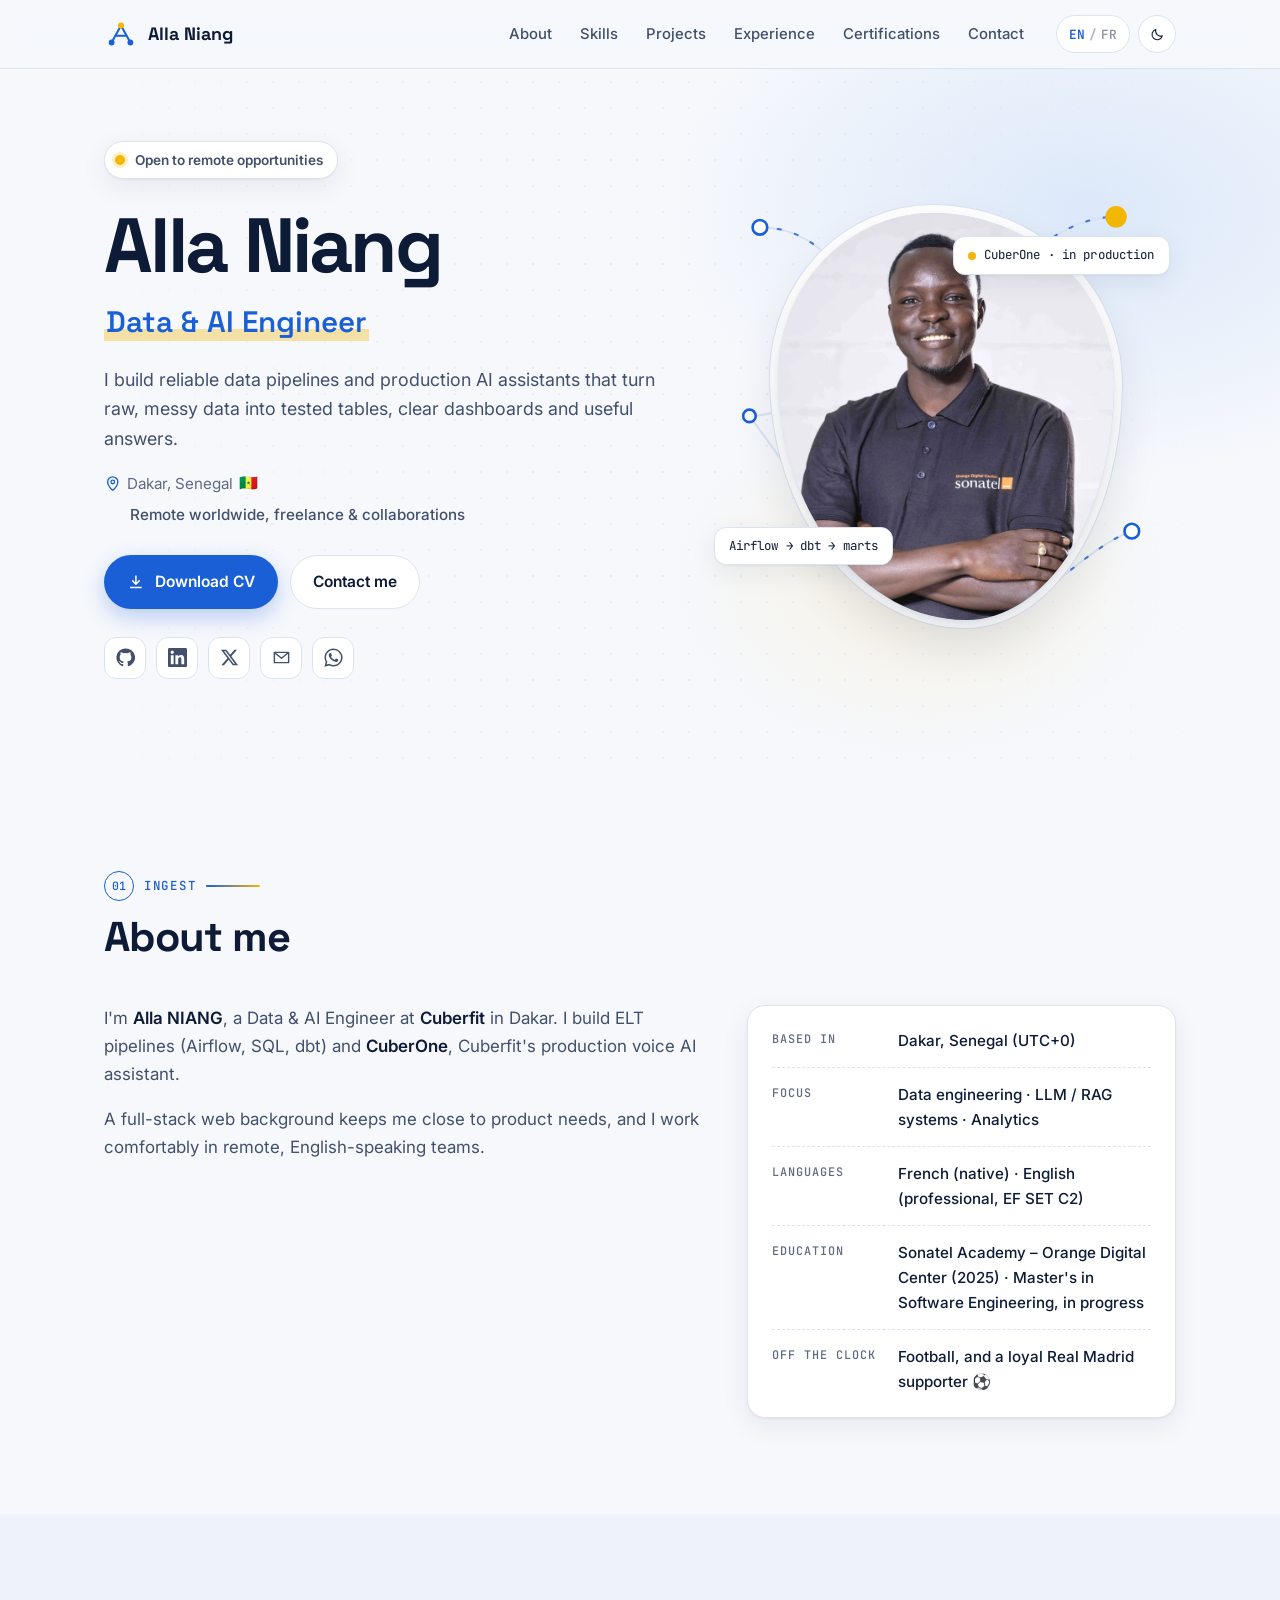
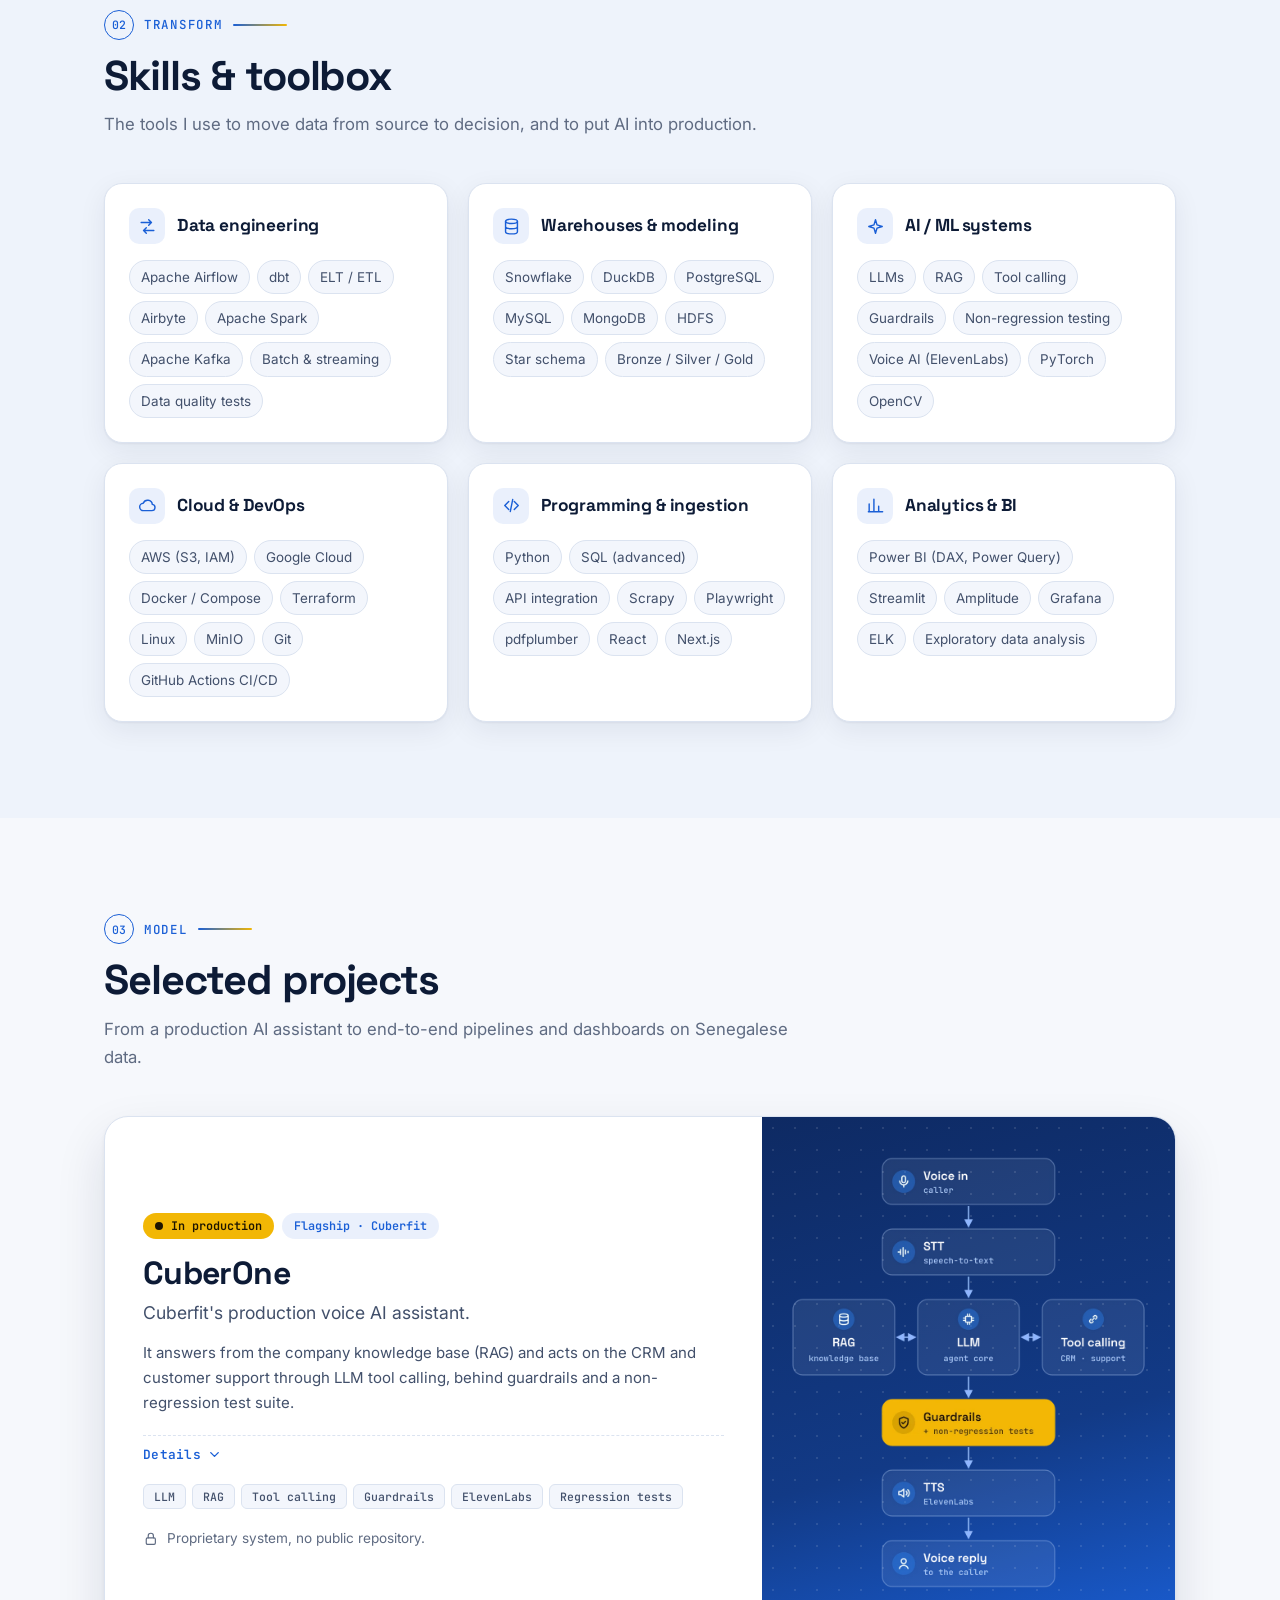
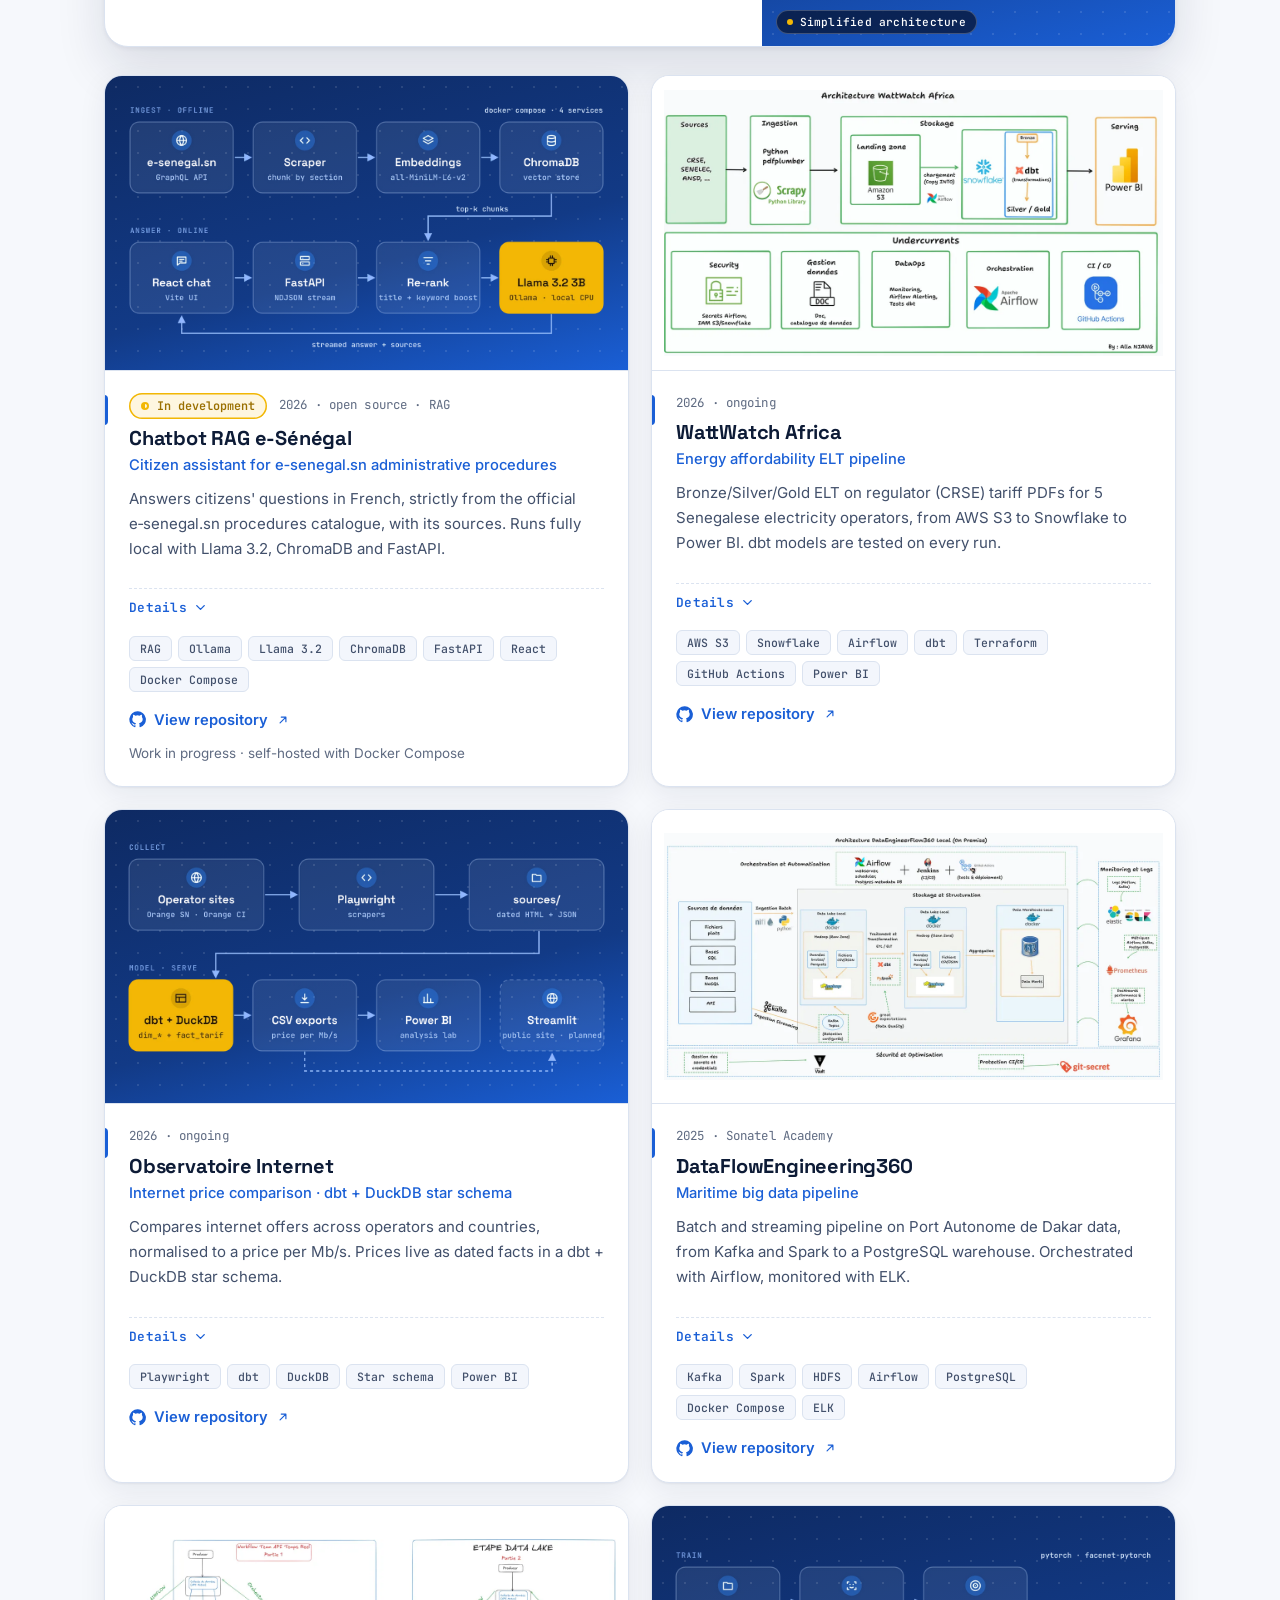
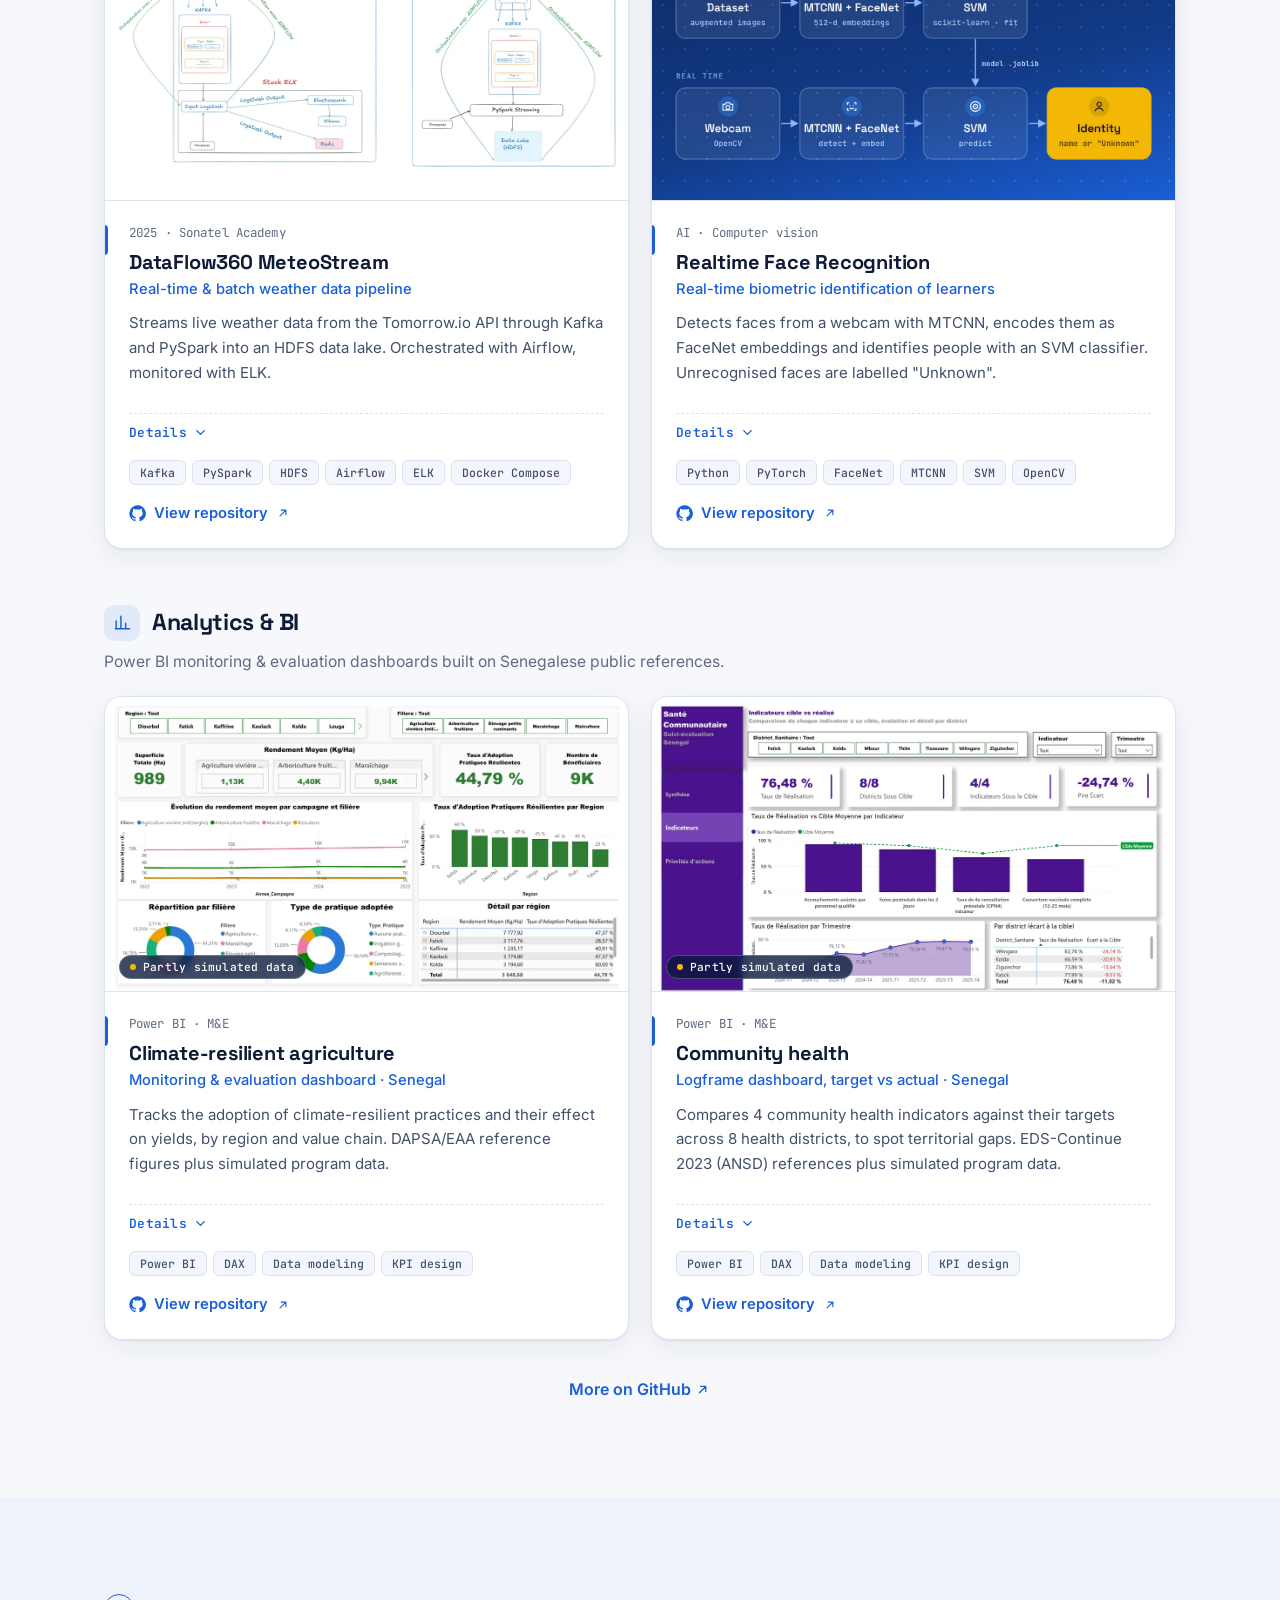
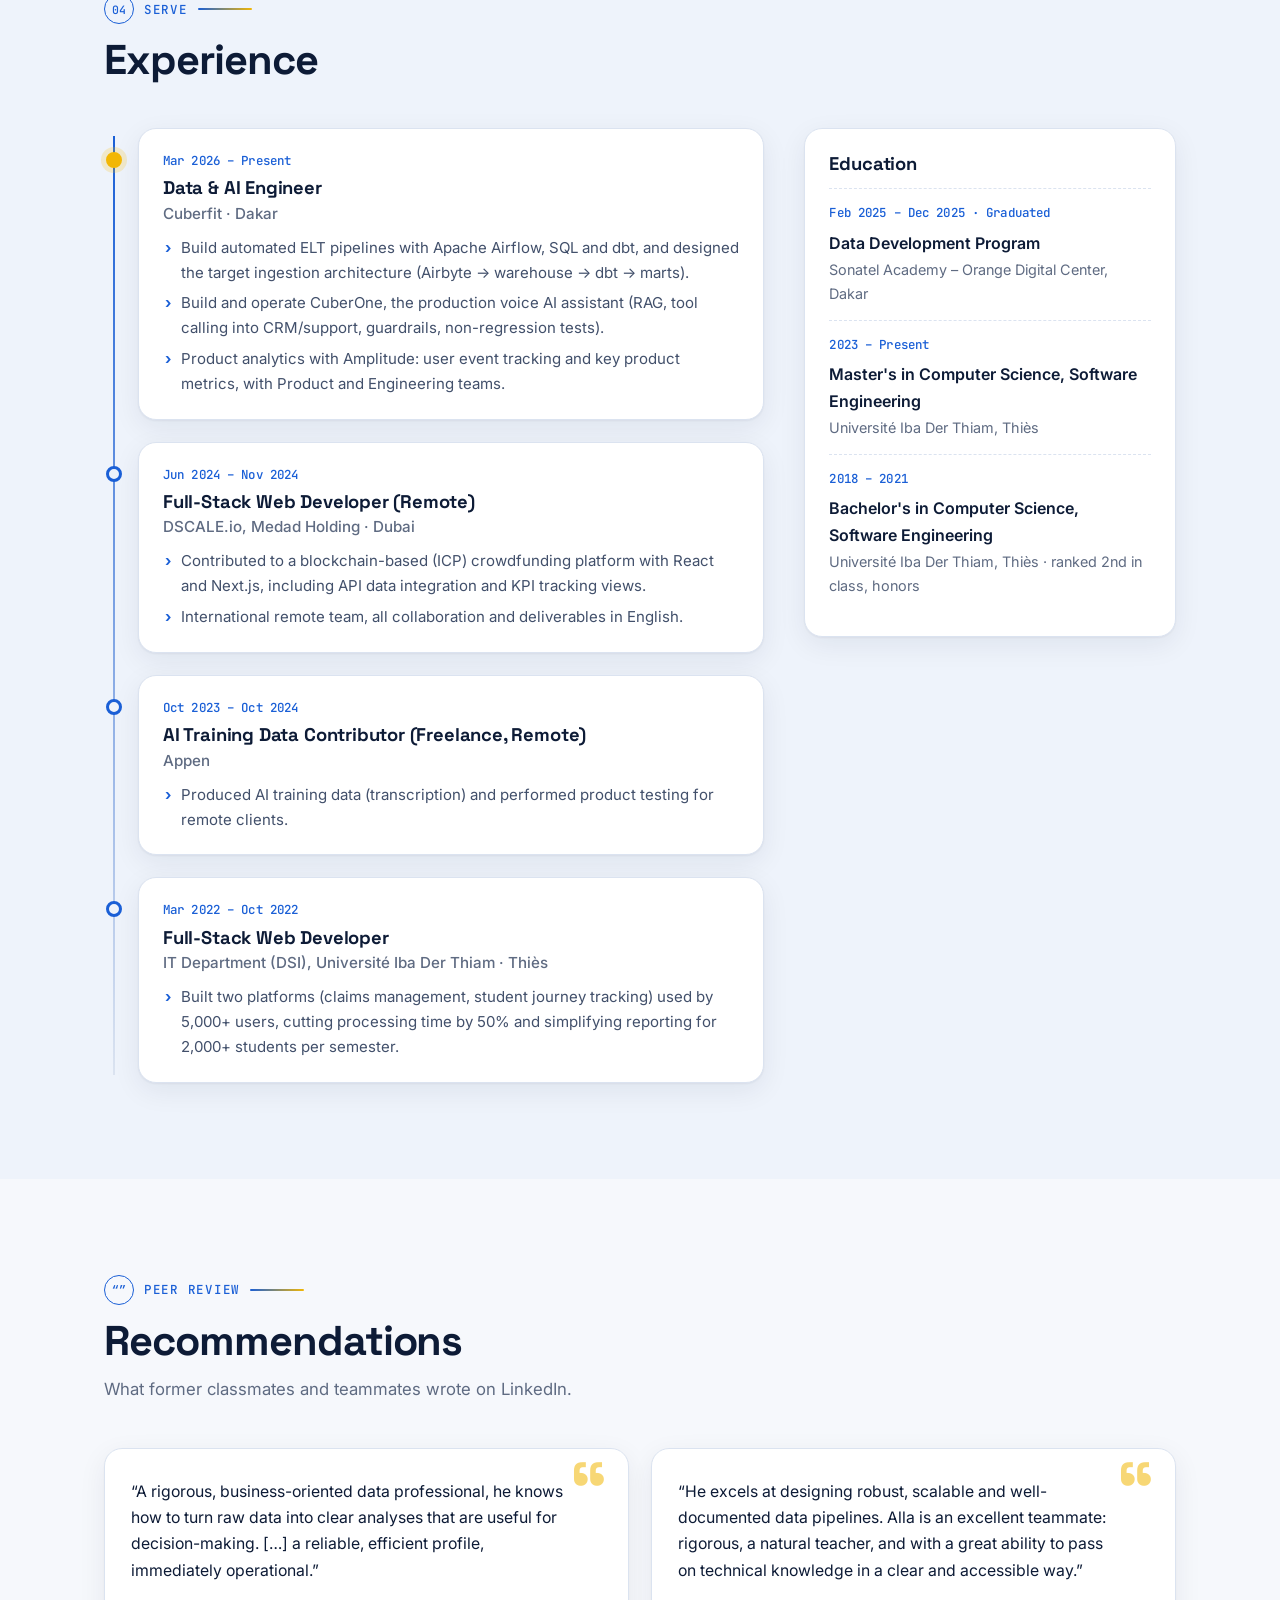
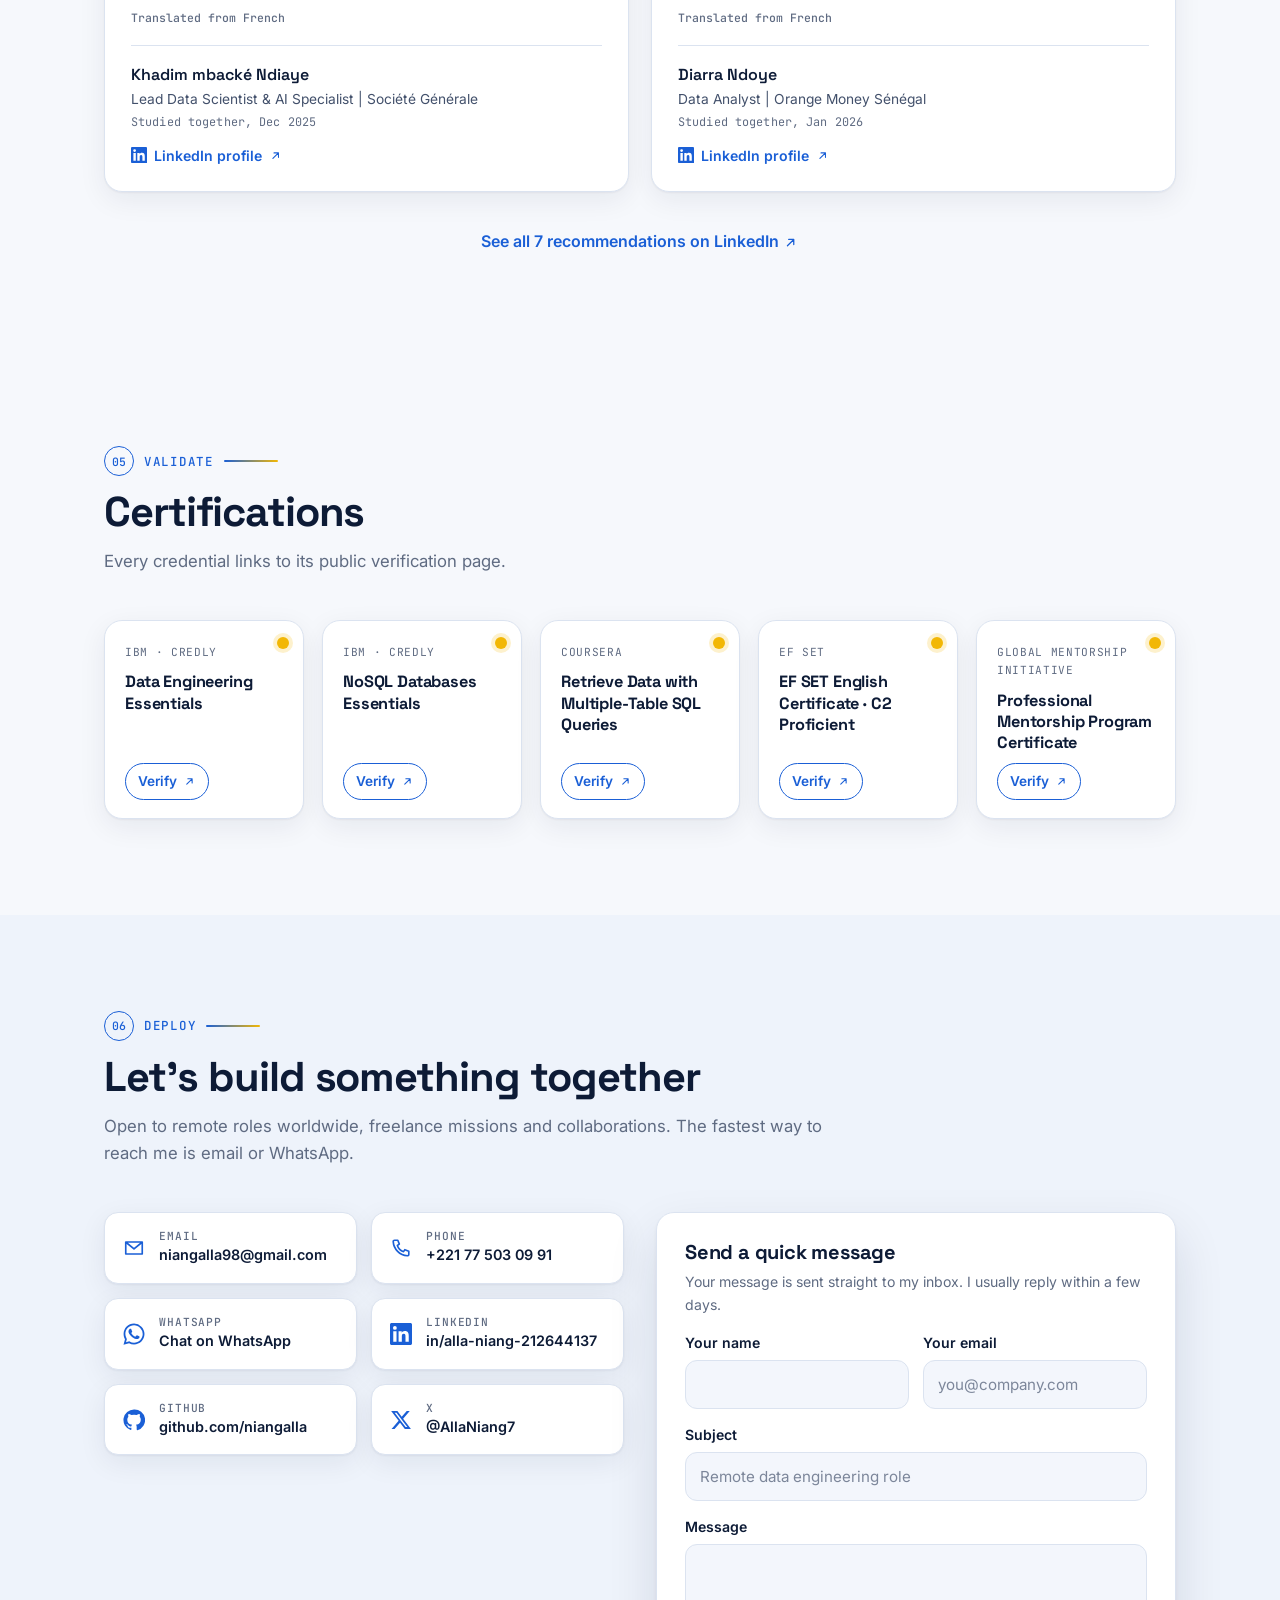
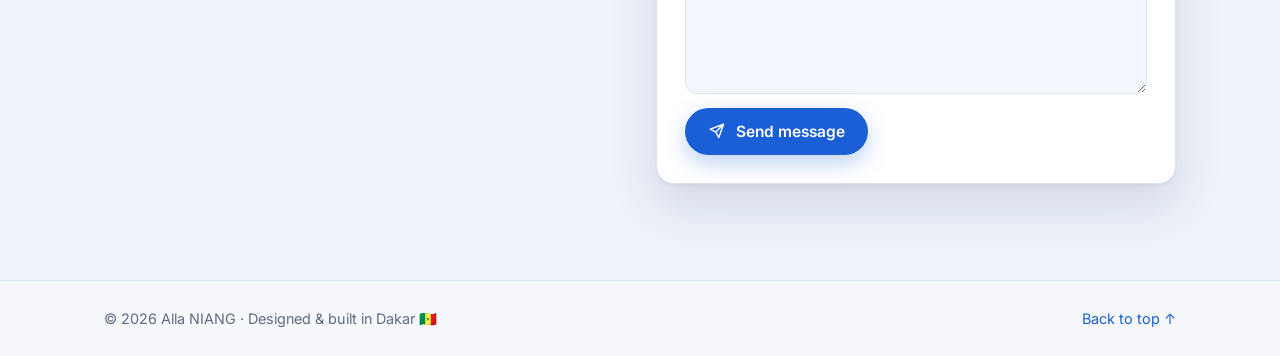
==== commit e912822e: "Remove one recommendation; 2-card Recommendations layout" ====
--- a/index.html
+++ b/index.html
@@ -34,7 +34,7 @@
   <link rel="preconnect" href="https://fonts.googleapis.com">
   <link rel="preconnect" href="https://fonts.gstatic.com" crossorigin>
   <link href="https://fonts.googleapis.com/css2?family=Inter:wght@400;500;600&family=JetBrains+Mono:wght@500&family=Space+Grotesk:wght@500;600;700&display=swap" rel="stylesheet">
-  <link rel="stylesheet" href="css/style.css?v=202610231745">
+  <link rel="stylesheet" href="css/style.css?v=202610231712">
 </head>
 <body>
   <!-- SVG icon sprite -->
@@ -515,17 +515,6 @@
               <a class="reco-link" href="https://www.linkedin.com/in/diarra-ndoye-7b944a23a/" target="_blank" rel="noopener"><svg class="ic" aria-hidden="true"><use href="#i-linkedin"/></svg><span data-i18n="reco.profile">LinkedIn profile</span><svg class="ic ic-sm" aria-hidden="true"><use href="#i-arrow"/></svg></a>
             </figcaption>
           </figure>
-          <figure class="reco-card reveal">
-            <span class="reco-mark" aria-hidden="true">&ldquo;</span>
-            <blockquote><p data-i18n="reco.3.q">“I had the pleasure of working as a team with Alla, notably on the DataFlow360 project, a complete platform for real-time and batch data processing. […] His rigour, his teaching skills and his team spirit make him a valuable asset for any data project.”</p></blockquote>
-            <p class="reco-tr" data-i18n="reco.tr">Translated from French</p>
-            <figcaption>
-              <span class="reco-name">Mame Mariama Diarra Bousso Ngane</span>
-              <span class="reco-head">Orange Money Sénégal</span>
-              <span class="reco-rel mono" data-i18n="reco.3.rel">Teammate on DataFlow360, Jan 2026</span>
-              <a class="reco-link" href="https://www.linkedin.com/in/sokhna-diarra-ngane/" target="_blank" rel="noopener"><svg class="ic" aria-hidden="true"><use href="#i-linkedin"/></svg><span data-i18n="reco.profile">LinkedIn profile</span><svg class="ic ic-sm" aria-hidden="true"><use href="#i-arrow"/></svg></a>
-            </figcaption>
-          </figure>
         </div>
         <p class="more-link reveal"><a href="https://www.linkedin.com/in/alla-niang-212644137/details/recommendations/" target="_blank" rel="noopener"><span data-i18n="reco.all">See all 7 recommendations on LinkedIn</span> <svg class="ic ic-sm" aria-hidden="true"><use href="#i-arrow"/></svg></a></p>
       </div>
@@ -628,6 +617,6 @@
     </div>
   </footer>
 
-  <script src="js/main.js?v=202610231745" defer></script>
+  <script src="js/main.js?v=202610231712" defer></script>
 </body>
 </html>
--- a/css/style.css
+++ b/css/style.css
@@ -399,7 +399,7 @@
 .group-sub { color: var(--muted); margin: 8px 0 0; font-size: .98rem; }
 
 /* Recommendations */
-.reco-grid { display: grid; grid-template-columns: repeat(3, 1fr); gap: 22px; align-items: stretch; }
+.reco-grid { display: grid; grid-template-columns: repeat(2, minmax(0, 1fr)); gap: 22px; align-items: stretch; }
 .reco-card {
   margin: 0; position: relative; display: flex; flex-direction: column; padding: 30px 26px 24px;
   background: var(--surface); border: 1px solid var(--line); border-radius: var(--radius); box-shadow: var(--shadow);
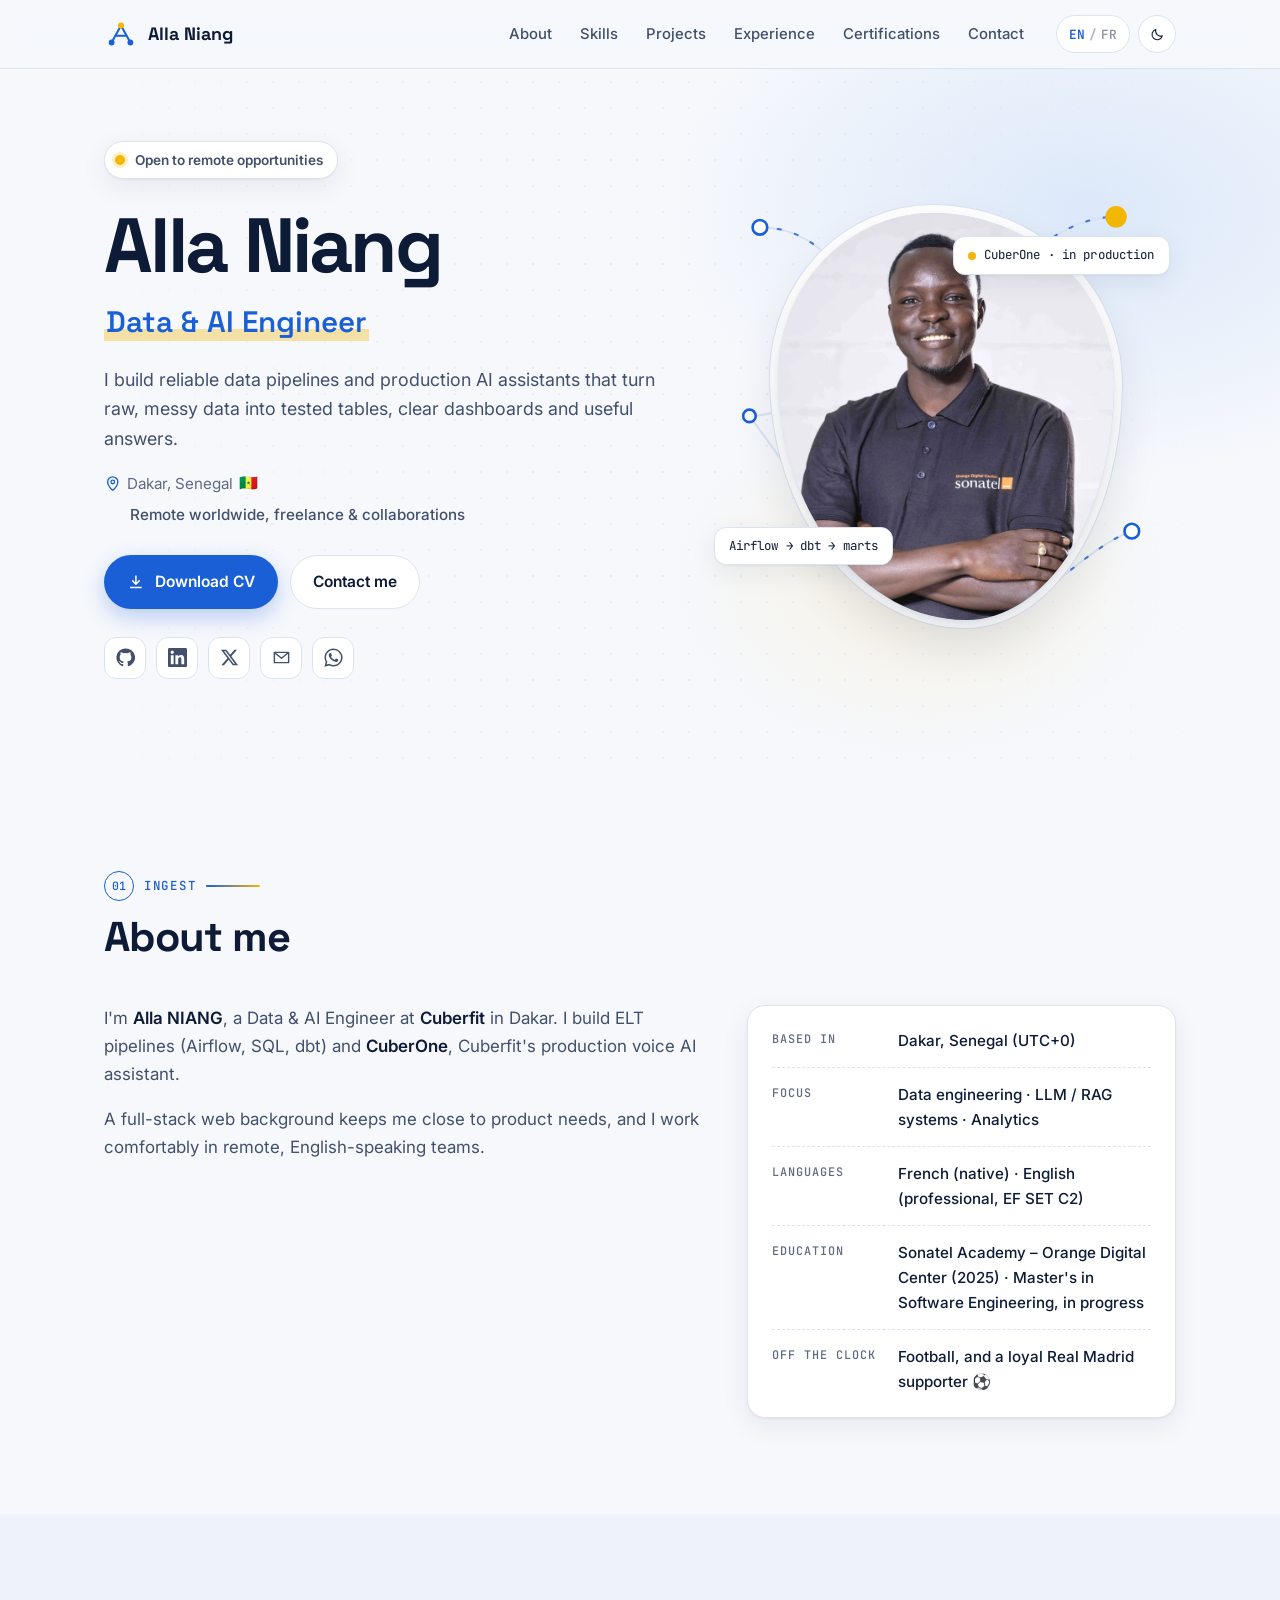
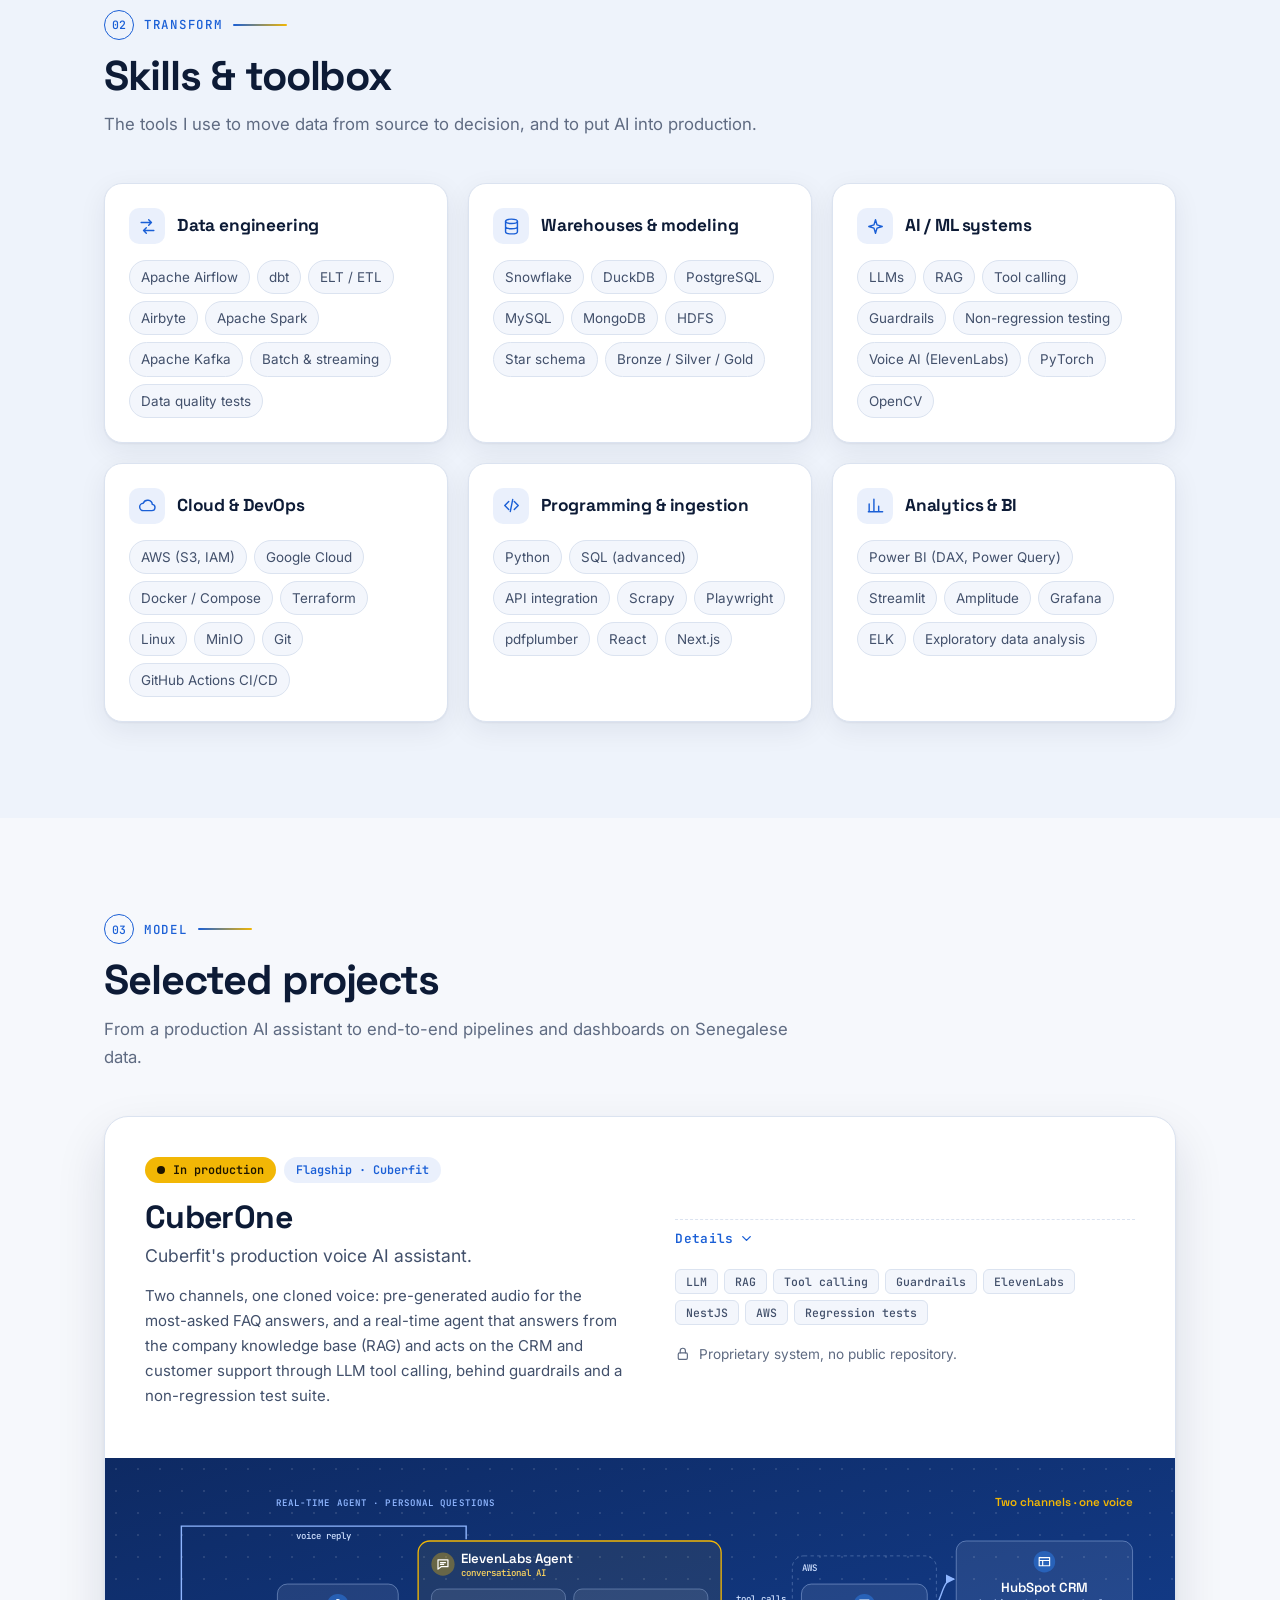
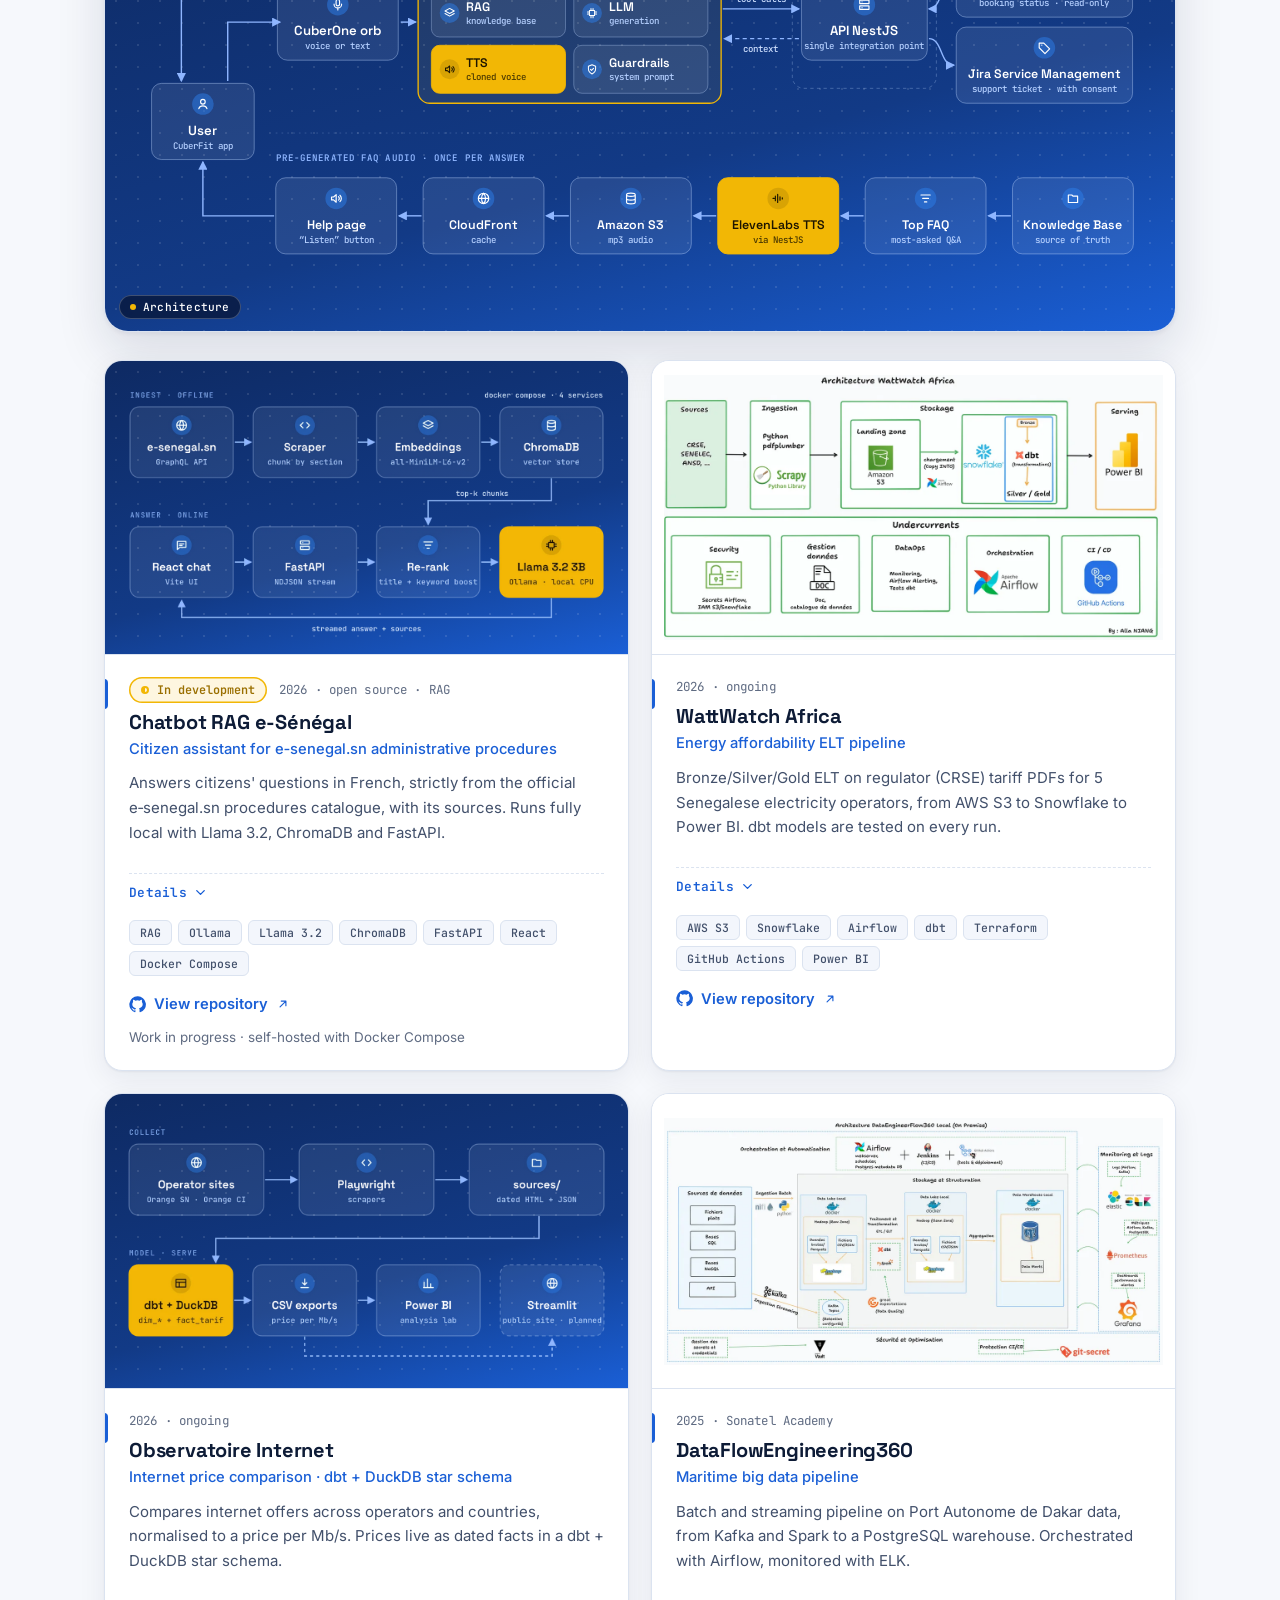
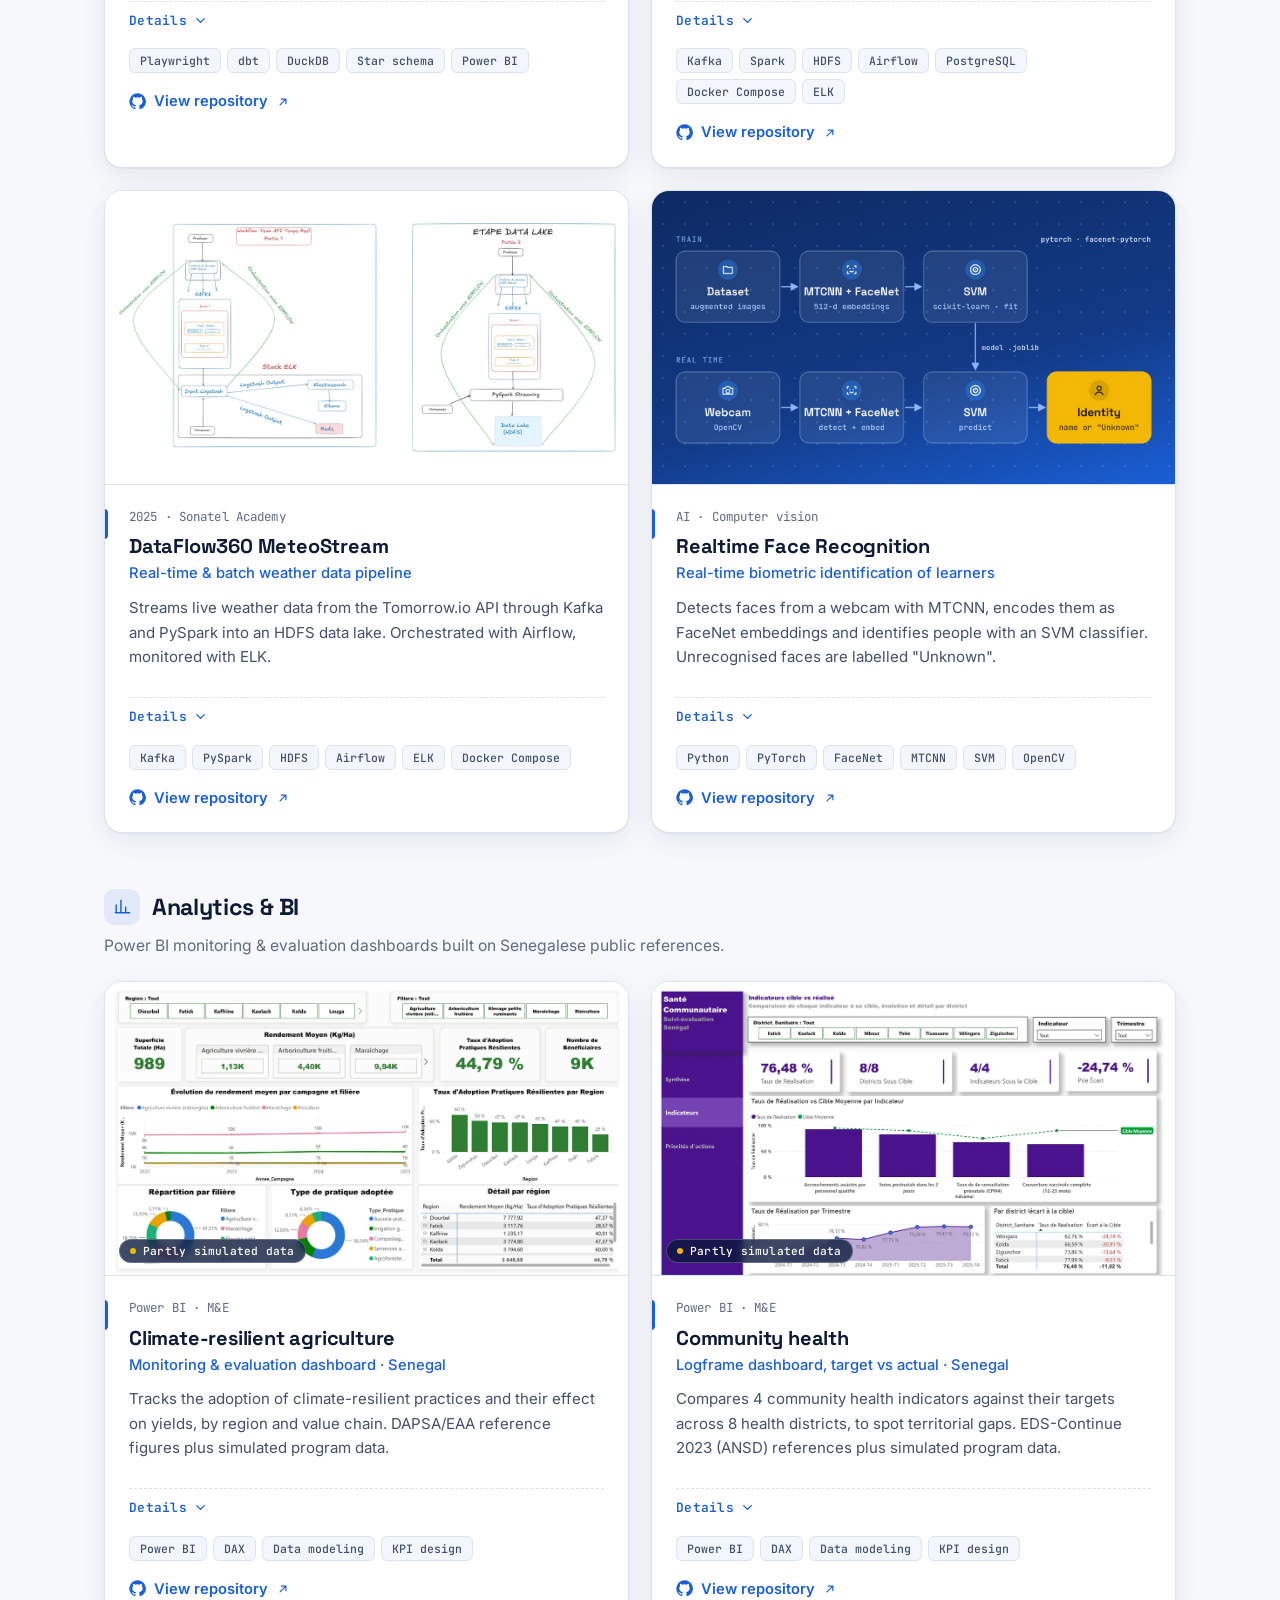
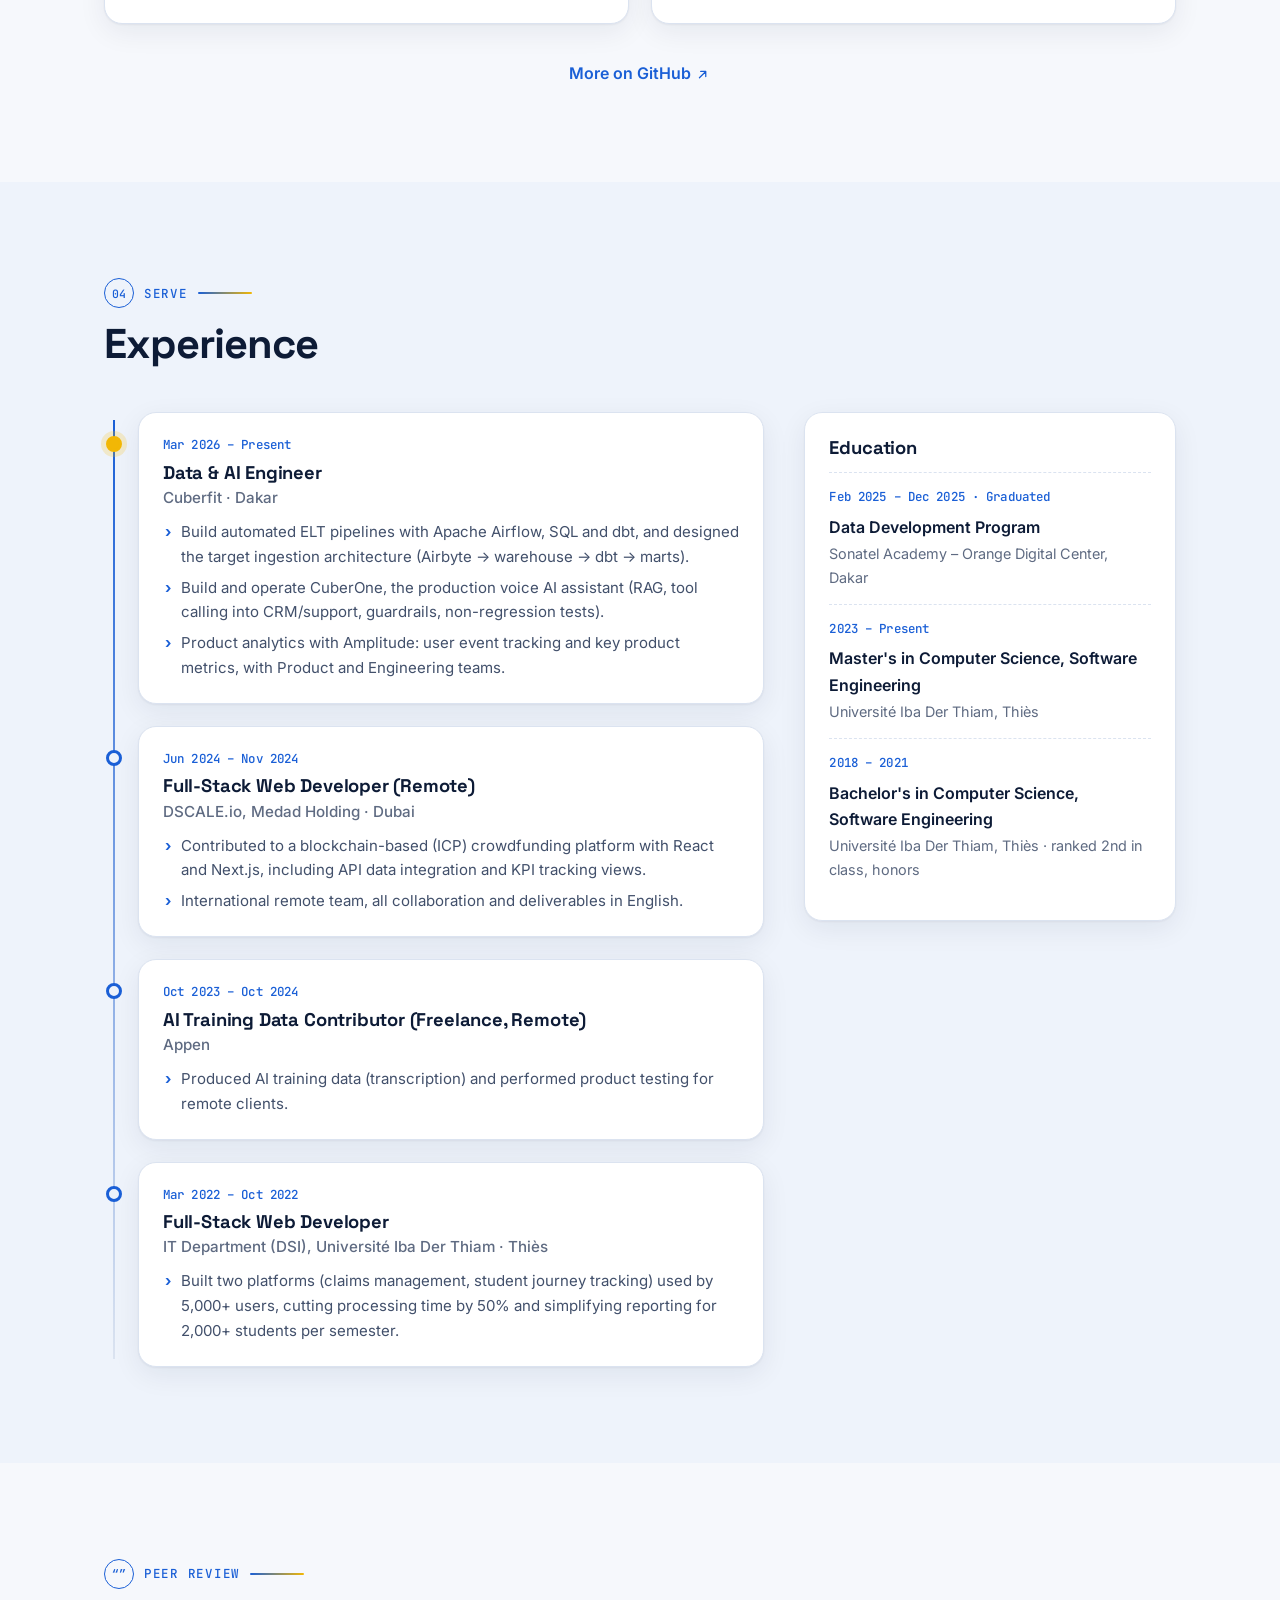
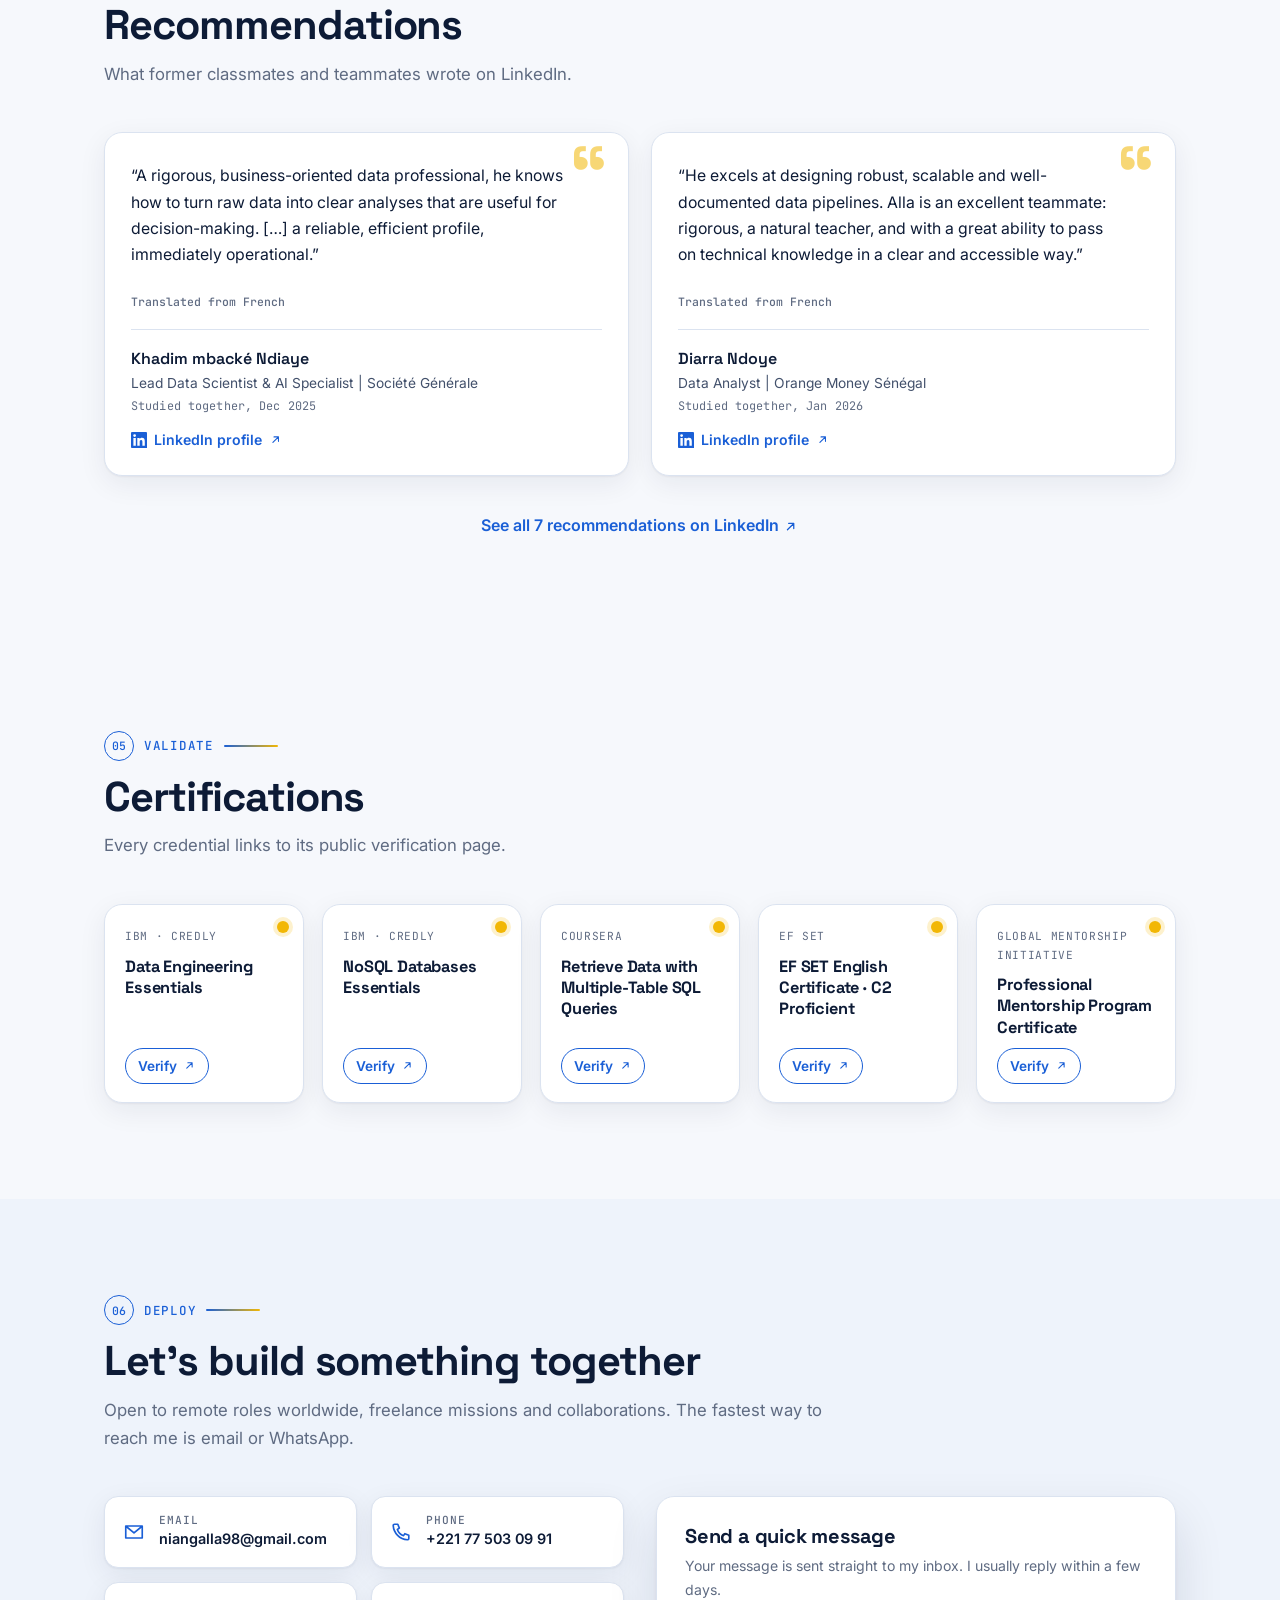
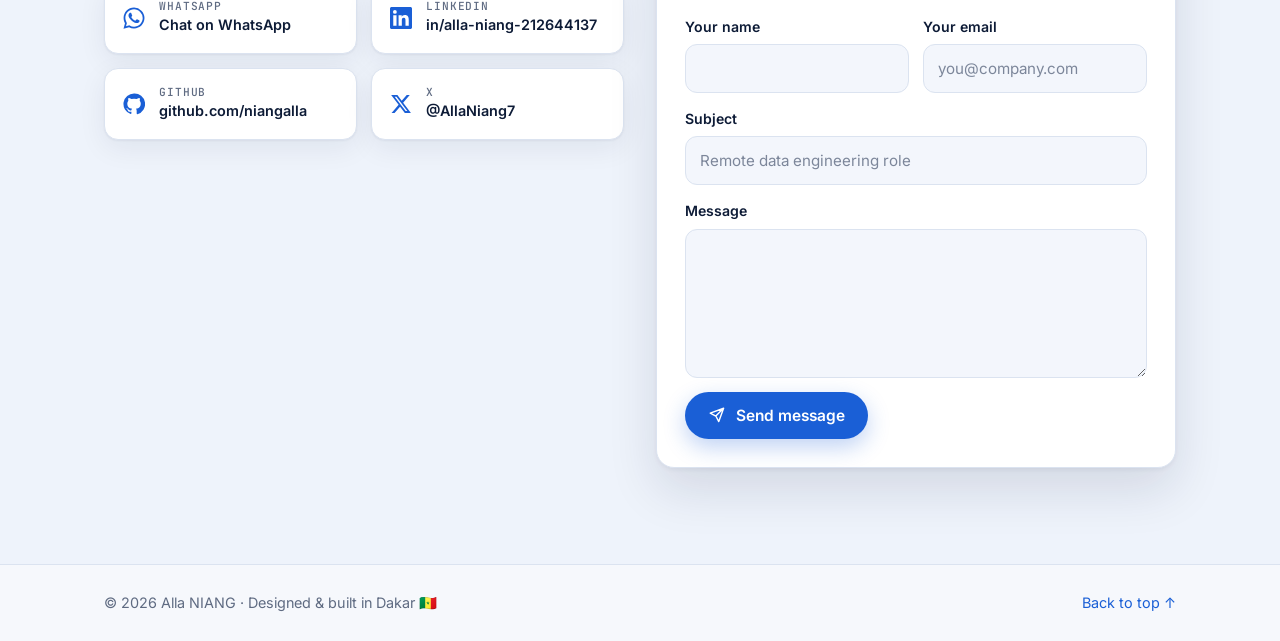
==== commit d991eeb2: "Redraw CuberOne architecture from real design" ====
--- a/index.html
+++ b/index.html
@@ -34,7 +34,7 @@
   <link rel="preconnect" href="https://fonts.googleapis.com">
   <link rel="preconnect" href="https://fonts.gstatic.com" crossorigin>
   <link href="https://fonts.googleapis.com/css2?family=Inter:wght@400;500;600&family=JetBrains+Mono:wght@500&family=Space+Grotesk:wght@500;600;700&display=swap" rel="stylesheet">
-  <link rel="stylesheet" href="css/style.css?v=202610231712">
+  <link rel="stylesheet" href="css/style.css?v=202610231830">
 </head>
 <body>
   <!-- SVG icon sprite -->
@@ -237,28 +237,33 @@
 
         <article class="flagship reveal" aria-labelledby="p-cuberone">
           <div class="flagship-body">
-            <div class="flagship-meta">
-              <span class="badge badge-prod"><span class="live-dot" aria-hidden="true"></span><span data-i18n="projects.inprod">In production</span></span>
-              <span class="badge badge-soft" data-i18n="projects.flagship">Flagship · Cuberfit</span>
-            </div>
-            <h3 id="p-cuberone">CuberOne</h3>
-            <p class="flagship-lead" data-i18n="projects.cuber.lead">Cuberfit's production voice AI assistant.</p>
-            <p class="pc-desc" data-i18n="projects.cuber.short">It answers from the company knowledge base (RAG) and acts on the CRM and customer support through LLM tool calling, behind guardrails and a non-regression test suite.</p>
-            <details class="pc-details">
+            <div class="flagship-intro">
+              <div class="flagship-meta">
+                <span class="badge badge-prod"><span class="live-dot" aria-hidden="true"></span><span data-i18n="projects.inprod">In production</span></span>
+                <span class="badge badge-soft" data-i18n="projects.flagship">Flagship · Cuberfit</span>
+              </div>
+              <h3 id="p-cuberone">CuberOne</h3>
+              <p class="flagship-lead" data-i18n="projects.cuber.lead">Cuberfit's production voice AI assistant.</p>
+              <p class="pc-desc" data-i18n="projects.cuber.short">Two channels, one cloned voice: pre-generated audio for the most-asked FAQ answers, and a real-time agent that answers from the company knowledge base (RAG) and acts on the CRM and customer support through LLM tool calling, behind guardrails and a non-regression test suite.</p>
+            </div>
+            <div class="flagship-more">
+              <details class="pc-details">
                 <summary><span data-i18n="projects.details">Details</span><svg class="chev" viewBox="0 0 24 24" aria-hidden="true"><path d="m6 9 6 6 6-6"/></svg></summary>
                 <div class="pc-details-body"><ul class="flagship-points">
-                  <li data-i18n="projects.cuber.b1">Retrieval-augmented generation (RAG) over the company knowledge base.</li>
-                  <li data-i18n="projects.cuber.b2">LLM tool calling into the CRM and customer support: customer data lookups and support ticket creation from the conversation.</li>
-                  <li data-i18n="projects.cuber.b3">Guardrails against hallucinated answers and a non-regression test suite to keep behaviour stable across changes.</li>
-                  <li data-i18n="projects.cuber.b4">Architecture documented at each step.</li>
+                  <li data-i18n="projects.cuber.b1">Two channels with the same cloned voice: FAQ answers voiced once with ElevenLabs TTS, stored on Amazon S3 and served through CloudFront, and a real-time conversational agent for everything else.</li>
+                  <li data-i18n="projects.cuber.b2">The ElevenLabs agent combines retrieval-augmented generation (RAG) over the company knowledge base, an LLM and text-to-speech.</li>
+                  <li data-i18n="projects.cuber.b3">LLM tool calls go through a single NestJS API on AWS: read-only booking status from HubSpot CRM, and Jira Service Management support tickets opened only with the customer's consent.</li>
+                  <li data-i18n="projects.cuber.b4">Guardrails against hallucinated answers and a non-regression test suite to keep behaviour stable across changes. Architecture documented at each step.</li>
                 </ul></div>
               </details>
-            <ul class="tags"><li>LLM</li><li>RAG</li><li>Tool calling</li><li>Guardrails</li><li>ElevenLabs</li><li data-i18n="projects.tag.regr">Regression tests</li></ul>
-            <p class="private-note"><svg class="ic" aria-hidden="true"><use href="#i-lock"/></svg><span data-i18n="projects.private">Proprietary system, no public repository.</span></p>
+              <ul class="tags"><li>LLM</li><li>RAG</li><li>Tool calling</li><li>Guardrails</li><li>ElevenLabs</li><li>NestJS</li><li>AWS</li><li data-i18n="projects.tag.regr">Regression tests</li></ul>
+              <p class="private-note"><svg class="ic" aria-hidden="true"><use href="#i-lock"/></svg><span data-i18n="projects.private">Proprietary system, no public repository.</span></p>
+            </div>
           </div>
           <figure class="flagship-visual">
-            <img src="assets/projects/cuberone-diagram.webp" width="880" height="1100" loading="lazy" decoding="async" alt="Simplified CuberOne architecture: caller voice, speech-to-text, LLM with RAG over the knowledge base and tool calling into CRM and support, guardrails and non-regression tests, ElevenLabs text-to-speech, voice reply" data-i18n-alt="projects.cuber.alt">
-            <figcaption class="media-cap" data-i18n="projects.cap.simplified">Simplified architecture</figcaption>
+            <svg class="arch arch--l" viewBox="0 0 1220 470" role="img" aria-label="CuberOne architecture, two channels with one voice. Real-time agent: the user speaks or types to the CuberOne orb in the CuberFit app; an ElevenLabs agent answers with RAG over the knowledge base, an LLM, a cloned TTS voice and guardrails, and makes tool calls to a NestJS API on AWS, which reads booking status from HubSpot CRM (read-only) and opens Jira Service Management support tickets with the customer's consent. Pre-generated FAQ audio: the most-asked answers from the knowledge base are voiced once with ElevenLabs TTS through NestJS, stored in Amazon S3 and served through CloudFront to the help page's Listen button." data-i18n-aria="projects.cuber.alt" xmlns="http://www.w3.org/2000/svg"><defs><marker id="axh-l" viewBox="0 0 10 10" refX="8.5" refY="5" markerWidth="6.5" markerHeight="6.5" orient="auto-start-reverse"><path d="M0 0L10 5L0 10z" fill="#8fb6ff"/></marker></defs><text x="170" y="22" text-anchor="start" class="ax-l" data-i18n="arch.laneA">REAL-TIME AGENT · PERSONAL QUESTIONS</text><circle cx="1205" cy="18" r="0"/><text x="1205" y="22" text-anchor="end" class="ax-g" fill="#F2B705" data-i18n="arch.tag">Two channels · one voice</text><rect x="20" y="236" width="124" height="92" rx="12" fill="rgba(255,255,255,0.08)" stroke="rgba(190,215,255,0.40)" stroke-width="1.2"/><circle cx="82.0" cy="261" r="13" fill="rgba(43,125,233,0.5)"/><g transform="translate(73.6,252.6) scale(0.7)" fill="none" stroke="#ffffff" stroke-width="2" stroke-linecap="round" stroke-linejoin="round"><path d="M12 12a4 4 0 1 0 0-8 4 4 0 0 0 0 8Z M5 20c1-3.5 4-5 7-5s6 1.5 7 5"/></g><text x="82.0" y="298" text-anchor="middle" class="ax-t" fill="#ffffff" data-i18n="arch.user">User</text><text x="82.0" y="315" text-anchor="middle" class="ax-s" fill="#b5d0ff" data-i18n="arch.user.s">CuberFit app</text><rect x="172" y="116" width="146" height="92" rx="12" fill="rgba(255,255,255,0.08)" stroke="rgba(190,215,255,0.40)" stroke-width="1.2"/><circle cx="245.0" cy="141" r="13" fill="rgba(43,125,233,0.5)"/><g transform="translate(236.6,132.6) scale(0.7)" fill="none" stroke="#ffffff" stroke-width="2" stroke-linecap="round" stroke-linejoin="round"><path d="M12 3a3 3 0 0 0-3 3v5a3 3 0 0 0 6 0V6a3 3 0 0 0-3-3Z M5.5 11a6.5 6.5 0 0 0 13 0 M12 17.5V21"/></g><text x="245.0" y="178" text-anchor="middle" class="ax-t" fill="#ffffff" data-i18n="arch.orb">CuberOne orb</text><text x="245.0" y="195" text-anchor="middle" class="ax-s" fill="#b5d0ff" data-i18n="arch.orb.s">voice or text</text><rect x="342" y="64" width="366" height="196" rx="14" fill="rgba(242,183,5,0.07)" stroke="#F2B705" stroke-width="1.6"/><circle cx="372" cy="92" r="14" fill="rgba(242,183,5,0.35)"/><g transform="translate(363.0,83.0) scale(0.75)" fill="none" stroke="#ffffff" stroke-width="2" stroke-linecap="round" stroke-linejoin="round"><path d="M4 5h16v11H9l-5 4V5Z M8 9.5h8 M8 12.5h5"/></g><text x="394" y="90" text-anchor="start" class="ax-t" fill="#ffffff">ElevenLabs Agent</text><text x="394" y="106" text-anchor="start" class="ax-s" fill="#ffd75e" data-i18n="arch.agent.s">conversational AI</text><rect x="358" y="122" width="162" height="58" rx="10" fill="rgba(255,255,255,0.07)" stroke="rgba(190,215,255,0.40)" stroke-width="1"/><circle cx="380" cy="151.0" r="12" fill="rgba(43,125,233,0.5)"/><g transform="translate(372.6,143.6) scale(0.62)" fill="none" stroke="#ffffff" stroke-width="2" stroke-linecap="round" stroke-linejoin="round"><path d="M12 3l9 5-9 5-9-5 9-5Z M3 13l9 5 9-5"/></g><text x="400" y="148.0" text-anchor="start" class="ax-t ax-t--c" fill="#ffffff">RAG</text><text x="400" y="164.0" text-anchor="start" class="ax-s" fill="#b5d0ff" data-i18n="arch.rag.s">knowledge base</text><rect x="530" y="122" width="162" height="58" rx="10" fill="rgba(255,255,255,0.07)" stroke="rgba(190,215,255,0.40)" stroke-width="1"/><circle cx="552" cy="151.0" r="12" fill="rgba(43,125,233,0.5)"/><g transform="translate(544.6,143.6) scale(0.62)" fill="none" stroke="#ffffff" stroke-width="2" stroke-linecap="round" stroke-linejoin="round"><path d="M7 7h10v10H7z M10 3v4 M14 3v4 M10 17v4 M14 17v4 M3 10h4 M3 14h4 M17 10h4 M17 14h4"/></g><text x="572" y="148.0" text-anchor="start" class="ax-t ax-t--c" fill="#ffffff">LLM</text><text x="572" y="164.0" text-anchor="start" class="ax-s" fill="#b5d0ff" data-i18n="arch.llm.s">generation</text><rect x="358" y="190" width="162" height="58" rx="10" fill="#F2B705" stroke="#F2B705" stroke-width="1"/><circle cx="380" cy="219.0" r="12" fill="rgba(29,21,0,0.12)"/><g transform="translate(372.6,211.6) scale(0.62)" fill="none" stroke="#1d1500" stroke-width="2" stroke-linecap="round" stroke-linejoin="round"><path d="M4 9.5h3.5L12 5.5v13l-4.5-4H4z M16 9a4 4 0 0 1 0 6 M18.5 6.5a7.5 7.5 0 0 1 0 11"/></g><text x="400" y="216.0" text-anchor="start" class="ax-t ax-t--c" fill="#1d1500">TTS</text><text x="400" y="232.0" text-anchor="start" class="ax-s" fill="#4a3800" data-i18n="arch.tts.s">cloned voice</text><rect x="530" y="190" width="162" height="58" rx="10" fill="rgba(255,255,255,0.07)" stroke="rgba(190,215,255,0.40)" stroke-width="1"/><circle cx="552" cy="219.0" r="12" fill="rgba(43,125,233,0.5)"/><g transform="translate(544.6,211.6) scale(0.62)" fill="none" stroke="#ffffff" stroke-width="2" stroke-linecap="round" stroke-linejoin="round"><path d="M12 3l7 3v5c0 4.5-3 8-7 10-4-2-7-5.5-7-10V6l7-3Z M9 12l2 2 4-4"/></g><text x="572" y="216.0" text-anchor="start" class="ax-t ax-t--c" fill="#ffffff" data-i18n="arch.guard">Guardrails</text><text x="572" y="232.0" text-anchor="start" class="ax-s" fill="#b5d0ff" data-i18n="arch.guard.s">system prompt</text><rect x="794" y="82" width="174" height="160" rx="14" fill="none" stroke="rgba(190,215,255,0.35)" stroke-width="1" stroke-dasharray="4 4"/><text x="806" y="100" text-anchor="start" class="ax-n" fill="#cfe0ff">AWS</text><rect x="805" y="116" width="152" height="92" rx="12" fill="rgba(255,255,255,0.08)" stroke="rgba(190,215,255,0.40)" stroke-width="1.2"/><circle cx="881.0" cy="141" r="13" fill="rgba(43,125,233,0.5)"/><g transform="translate(872.6,132.6) scale(0.7)" fill="none" stroke="#ffffff" stroke-width="2" stroke-linecap="round" stroke-linejoin="round"><path d="M4 4h16v6H4z M4 14h16v6H4z M8 7h.01 M8 17h.01"/></g><text x="881.0" y="178" text-anchor="middle" class="ax-t" fill="#ffffff">API NestJS</text><text x="881.0" y="195" text-anchor="middle" class="ax-s" fill="#b5d0ff" data-i18n="arch.api.s">single integration point</text><rect x="992" y="64" width="213" height="92" rx="12" fill="rgba(255,255,255,0.08)" stroke="rgba(190,215,255,0.40)" stroke-width="1.2"/><circle cx="1098.5" cy="89" r="13" fill="rgba(43,125,233,0.5)"/><g transform="translate(1090.1,80.6) scale(0.7)" fill="none" stroke="#ffffff" stroke-width="2" stroke-linecap="round" stroke-linejoin="round"><path d="M3 5h18v14H3z M3 10h18 M9 10v9"/></g><text x="1098.5" y="126" text-anchor="middle" class="ax-t" fill="#ffffff">HubSpot CRM</text><text x="1098.5" y="143" text-anchor="middle" class="ax-s" fill="#b5d0ff" data-i18n="arch.crm.s">booking status · read-only</text><rect x="992" y="168" width="213" height="92" rx="12" fill="rgba(255,255,255,0.08)" stroke="rgba(190,215,255,0.40)" stroke-width="1.2"/><circle cx="1098.5" cy="193" r="13" fill="rgba(43,125,233,0.5)"/><g transform="translate(1090.1,184.6) scale(0.7)" fill="none" stroke="#ffffff" stroke-width="2" stroke-linecap="round" stroke-linejoin="round"><path d="M3 12V4h8l10 10-8 8L3 12Z M7.5 7.5h.01"/></g><text x="1098.5" y="230" text-anchor="middle" class="ax-t ax-t--c" fill="#ffffff">Jira Service Management</text><text x="1098.5" y="247" text-anchor="middle" class="ax-s" fill="#b5d0ff" data-i18n="arch.jira.s">support ticket · with consent</text><path d="M112 233V162H175" fill="none" stroke="#8fb6ff" stroke-width="1.7" marker-end="url(#axh-l)"/><path d="M321 162H339" fill="none" stroke="#8fb6ff" stroke-width="1.7" marker-end="url(#axh-l)"/><path d="M710 146H802" fill="none" stroke="#8fb6ff" stroke-width="1.7" marker-end="url(#axh-l)"/><text x="756" y="138" text-anchor="middle" class="ax-n" data-i18n="arch.tools">tool calls</text><path d="M802 182H712" fill="none" stroke="#8fb6ff" stroke-width="1.7" stroke-dasharray="5 4" marker-end="url(#axh-l)"/><text x="756" y="198" text-anchor="middle" class="ax-n" data-i18n="arch.ctx">context</text><path d="M959 146C976 146 972 110 989 110" fill="none" stroke="#8fb6ff" stroke-width="1.7" marker-end="url(#axh-l)" marker-start="url(#axh-l)"/><path d="M959 182C976 182 972 214 989 214" fill="none" stroke="#8fb6ff" stroke-width="1.7" marker-end="url(#axh-l)"/><path d="M400 62V46H56V233" fill="none" stroke="#8fb6ff" stroke-width="1.7" marker-end="url(#axh-l)"/><text x="228" y="62" text-anchor="middle" class="ax-n" data-i18n="arch.reply">voice reply</text><path d="M170 296H1205" stroke="rgba(190,215,255,0.25)" stroke-width="1" stroke-dasharray="2 5"/><text x="170" y="330" text-anchor="start" class="ax-l" data-i18n="arch.laneB">PRE-GENERATED FAQ AUDIO · ONCE PER ANSWER</text><rect x="170" y="350" width="146" height="92" rx="12" fill="rgba(255,255,255,0.08)" stroke="rgba(190,215,255,0.40)" stroke-width="1.2"/><circle cx="243.0" cy="375" r="13" fill="rgba(43,125,233,0.5)"/><g transform="translate(234.6,366.6) scale(0.7)" fill="none" stroke="#ffffff" stroke-width="2" stroke-linecap="round" stroke-linejoin="round"><path d="M4 9.5h3.5L12 5.5v13l-4.5-4H4z M16 9a4 4 0 0 1 0 6 M18.5 6.5a7.5 7.5 0 0 1 0 11"/></g><text x="243.0" y="412" text-anchor="middle" class="ax-t ax-t--c" fill="#ffffff" data-i18n="arch.help">Help page</text><text x="243.0" y="429" text-anchor="middle" class="ax-s" fill="#b5d0ff" data-i18n="arch.help.s">“Listen” button</text><rect x="348" y="350" width="146" height="92" rx="12" fill="rgba(255,255,255,0.08)" stroke="rgba(190,215,255,0.40)" stroke-width="1.2"/><circle cx="421.0" cy="375" r="13" fill="rgba(43,125,233,0.5)"/><g transform="translate(412.6,366.6) scale(0.7)" fill="none" stroke="#ffffff" stroke-width="2" stroke-linecap="round" stroke-linejoin="round"><path d="M12 3a9 9 0 1 0 0 18 9 9 0 0 0 0-18Z M3 12h18 M12 3c2.5 2.5 3.5 5.5 3.5 9s-1 6.5-3.5 9c-2.5-2.5-3.5-5.5-3.5-9s1-6.5 3.5-9Z"/></g><text x="421.0" y="412" text-anchor="middle" class="ax-t ax-t--c" fill="#ffffff">CloudFront</text><text x="421.0" y="429" text-anchor="middle" class="ax-s" fill="#b5d0ff" data-i18n="arch.cf.s">cache</text><rect x="526" y="350" width="146" height="92" rx="12" fill="rgba(255,255,255,0.08)" stroke="rgba(190,215,255,0.40)" stroke-width="1.2"/><circle cx="599.0" cy="375" r="13" fill="rgba(43,125,233,0.5)"/><g transform="translate(590.6,366.6) scale(0.7)" fill="none" stroke="#ffffff" stroke-width="2" stroke-linecap="round" stroke-linejoin="round"><path d="M4.5 5.5c0 1.5 3.4 2.8 7.5 2.8s7.5-1.3 7.5-2.8-3.4-2.8-7.5-2.8-7.5 1.3-7.5 2.8Zv13c0 1.5 3.4 2.8 7.5 2.8s7.5-1.3 7.5-2.8v-13 M4.5 12c0 1.5 3.4 2.8 7.5 2.8s7.5-1.3 7.5-2.8"/></g><text x="599.0" y="412" text-anchor="middle" class="ax-t ax-t--c" fill="#ffffff">Amazon S3</text><text x="599.0" y="429" text-anchor="middle" class="ax-s" fill="#b5d0ff" data-i18n="arch.s3.s">mp3 audio</text><rect x="704" y="350" width="146" height="92" rx="12" fill="#F2B705" stroke="#F2B705" stroke-width="1.2"/><circle cx="777.0" cy="375" r="13" fill="rgba(29,21,0,0.12)"/><g transform="translate(768.6,366.6) scale(0.7)" fill="none" stroke="#1d1500" stroke-width="2" stroke-linecap="round" stroke-linejoin="round"><path d="M3 12h2 M7 8v8 M11 5v14 M15 9v6 M19 11v2"/></g><text x="777.0" y="412" text-anchor="middle" class="ax-t ax-t--c" fill="#1d1500">ElevenLabs TTS</text><text x="777.0" y="429" text-anchor="middle" class="ax-s" fill="#4a3800" data-i18n="arch.tts2.s">via NestJS</text><rect x="882" y="350" width="146" height="92" rx="12" fill="rgba(255,255,255,0.08)" stroke="rgba(190,215,255,0.40)" stroke-width="1.2"/><circle cx="955.0" cy="375" r="13" fill="rgba(43,125,233,0.5)"/><g transform="translate(946.6,366.6) scale(0.7)" fill="none" stroke="#ffffff" stroke-width="2" stroke-linecap="round" stroke-linejoin="round"><path d="M4 6h16 M7 12h10 M10 18h4"/></g><text x="955.0" y="412" text-anchor="middle" class="ax-t ax-t--c" fill="#ffffff">Top FAQ</text><text x="955.0" y="429" text-anchor="middle" class="ax-s" fill="#b5d0ff" data-i18n="arch.top.s">most-asked Q&amp;A</text><rect x="1060" y="350" width="146" height="92" rx="12" fill="rgba(255,255,255,0.08)" stroke="rgba(190,215,255,0.40)" stroke-width="1.2"/><circle cx="1133.0" cy="375" r="13" fill="rgba(43,125,233,0.5)"/><g transform="translate(1124.6,366.6) scale(0.7)" fill="none" stroke="#ffffff" stroke-width="2" stroke-linecap="round" stroke-linejoin="round"><path d="M4 6h6l2 2h8v11H4z"/></g><text x="1133.0" y="412" text-anchor="middle" class="ax-t ax-t--c" fill="#ffffff">Knowledge Base</text><text x="1133.0" y="429" text-anchor="middle" class="ax-s" fill="#b5d0ff" data-i18n="arch.kb.s">source of truth</text><path d="M346 396H319" fill="none" stroke="#8fb6ff" stroke-width="1.7" marker-end="url(#axh-l)"/><path d="M524 396H497" fill="none" stroke="#8fb6ff" stroke-width="1.7" marker-end="url(#axh-l)"/><path d="M702 396H675" fill="none" stroke="#8fb6ff" stroke-width="1.7" marker-end="url(#axh-l)"/><path d="M880 396H853" fill="none" stroke="#8fb6ff" stroke-width="1.7" marker-end="url(#axh-l)"/><path d="M1058 396H1031" fill="none" stroke="#8fb6ff" stroke-width="1.7" marker-end="url(#axh-l)"/><path d="M168 396H82V331" fill="none" stroke="#8fb6ff" stroke-width="1.7" marker-end="url(#axh-l)"/></svg>
+            <svg class="arch arch--p" viewBox="0 0 440 1034" role="img" aria-label="CuberOne architecture, two channels with one voice. Real-time agent: the user speaks or types to the CuberOne orb in the CuberFit app; an ElevenLabs agent answers with RAG over the knowledge base, an LLM, a cloned TTS voice and guardrails, and makes tool calls to a NestJS API on AWS, which reads booking status from HubSpot CRM (read-only) and opens Jira Service Management support tickets with the customer's consent. Pre-generated FAQ audio: the most-asked answers from the knowledge base are voiced once with ElevenLabs TTS through NestJS, stored in Amazon S3 and served through CloudFront to the help page's Listen button." data-i18n-aria="projects.cuber.alt" xmlns="http://www.w3.org/2000/svg"><defs><marker id="axh-p" viewBox="0 0 10 10" refX="8.5" refY="5" markerWidth="6.5" markerHeight="6.5" orient="auto-start-reverse"><path d="M0 0L10 5L0 10z" fill="#8fb6ff"/></marker></defs><text x="220" y="22" text-anchor="middle" class="ax-g" fill="#F2B705" data-i18n="arch.tag">Two channels · one voice</text><text x="14" y="54" text-anchor="start" class="ax-l" data-i18n="arch.laneA">REAL-TIME AGENT · PERSONAL QUESTIONS</text><rect x="120" y="68" width="200" height="58" rx="12" fill="rgba(255,255,255,0.08)" stroke="rgba(190,215,255,0.40)" stroke-width="1.2"/><circle cx="146" cy="97.0" r="14" fill="rgba(43,125,233,0.5)"/><g transform="translate(137.0,88.0) scale(0.75)" fill="none" stroke="#ffffff" stroke-width="2" stroke-linecap="round" stroke-linejoin="round"><path d="M12 12a4 4 0 1 0 0-8 4 4 0 0 0 0 8Z M5 20c1-3.5 4-5 7-5s6 1.5 7 5"/></g><text x="168" y="94.0" text-anchor="start" class="ax-t" fill="#ffffff" data-i18n="arch.user">User</text><text x="168" y="111.0" text-anchor="start" class="ax-s" fill="#b5d0ff" data-i18n="arch.user.s">CuberFit app</text><path d="M220 128V149" fill="none" stroke="#8fb6ff" stroke-width="1.7" marker-end="url(#axh-p)"/><rect x="120" y="152" width="200" height="58" rx="12" fill="rgba(255,255,255,0.08)" stroke="rgba(190,215,255,0.40)" stroke-width="1.2"/><circle cx="146" cy="181.0" r="14" fill="rgba(43,125,233,0.5)"/><g transform="translate(137.0,172.0) scale(0.75)" fill="none" stroke="#ffffff" stroke-width="2" stroke-linecap="round" stroke-linejoin="round"><path d="M12 3a3 3 0 0 0-3 3v5a3 3 0 0 0 6 0V6a3 3 0 0 0-3-3Z M5.5 11a6.5 6.5 0 0 0 13 0 M12 17.5V21"/></g><text x="168" y="178.0" text-anchor="start" class="ax-t" fill="#ffffff" data-i18n="arch.orb">CuberOne orb</text><text x="168" y="195.0" text-anchor="start" class="ax-s" fill="#b5d0ff" data-i18n="arch.orb.s">voice or text</text><path d="M220 212V233" fill="none" stroke="#8fb6ff" stroke-width="1.7" marker-end="url(#axh-p)"/><rect x="10" y="236" width="420" height="196" rx="14" fill="rgba(242,183,5,0.07)" stroke="#F2B705" stroke-width="1.6"/><circle cx="40" cy="264" r="14" fill="rgba(242,183,5,0.35)"/><g transform="translate(31.0,255.0) scale(0.75)" fill="none" stroke="#ffffff" stroke-width="2" stroke-linecap="round" stroke-linejoin="round"><path d="M4 5h16v11H9l-5 4V5Z M8 9.5h8 M8 12.5h5"/></g><text x="62" y="262" text-anchor="start" class="ax-t" fill="#ffffff">ElevenLabs Agent</text><text x="62" y="278" text-anchor="start" class="ax-s" fill="#ffd75e" data-i18n="arch.agent.s">conversational AI</text><rect x="26" y="294" width="190" height="58" rx="10" fill="rgba(255,255,255,0.07)" stroke="rgba(190,215,255,0.40)" stroke-width="1"/><circle cx="48" cy="323.0" r="12" fill="rgba(43,125,233,0.5)"/><g transform="translate(40.6,315.6) scale(0.62)" fill="none" stroke="#ffffff" stroke-width="2" stroke-linecap="round" stroke-linejoin="round"><path d="M12 3l9 5-9 5-9-5 9-5Z M3 13l9 5 9-5"/></g><text x="68" y="320.0" text-anchor="start" class="ax-t ax-t--c" fill="#ffffff">RAG</text><text x="68" y="336.0" text-anchor="start" class="ax-s" fill="#b5d0ff" data-i18n="arch.rag.s">knowledge base</text><rect x="224" y="294" width="190" height="58" rx="10" fill="rgba(255,255,255,0.07)" stroke="rgba(190,215,255,0.40)" stroke-width="1"/><circle cx="246" cy="323.0" r="12" fill="rgba(43,125,233,0.5)"/><g transform="translate(238.6,315.6) scale(0.62)" fill="none" stroke="#ffffff" stroke-width="2" stroke-linecap="round" stroke-linejoin="round"><path d="M7 7h10v10H7z M10 3v4 M14 3v4 M10 17v4 M14 17v4 M3 10h4 M3 14h4 M17 10h4 M17 14h4"/></g><text x="266" y="320.0" text-anchor="start" class="ax-t ax-t--c" fill="#ffffff">LLM</text><text x="266" y="336.0" text-anchor="start" class="ax-s" fill="#b5d0ff" data-i18n="arch.llm.s">generation</text><rect x="26" y="360" width="190" height="58" rx="10" fill="#F2B705" stroke="#F2B705" stroke-width="1"/><circle cx="48" cy="389.0" r="12" fill="rgba(29,21,0,0.12)"/><g transform="translate(40.6,381.6) scale(0.62)" fill="none" stroke="#1d1500" stroke-width="2" stroke-linecap="round" stroke-linejoin="round"><path d="M4 9.5h3.5L12 5.5v13l-4.5-4H4z M16 9a4 4 0 0 1 0 6 M18.5 6.5a7.5 7.5 0 0 1 0 11"/></g><text x="68" y="386.0" text-anchor="start" class="ax-t ax-t--c" fill="#1d1500">TTS</text><text x="68" y="402.0" text-anchor="start" class="ax-s" fill="#4a3800" data-i18n="arch.tts.s">cloned voice</text><rect x="224" y="360" width="190" height="58" rx="10" fill="rgba(255,255,255,0.07)" stroke="rgba(190,215,255,0.40)" stroke-width="1"/><circle cx="246" cy="389.0" r="12" fill="rgba(43,125,233,0.5)"/><g transform="translate(238.6,381.6) scale(0.62)" fill="none" stroke="#ffffff" stroke-width="2" stroke-linecap="round" stroke-linejoin="round"><path d="M12 3l7 3v5c0 4.5-3 8-7 10-4-2-7-5.5-7-10V6l7-3Z M9 12l2 2 4-4"/></g><text x="266" y="386.0" text-anchor="start" class="ax-t ax-t--c" fill="#ffffff" data-i18n="arch.guard">Guardrails</text><text x="266" y="402.0" text-anchor="start" class="ax-s" fill="#b5d0ff" data-i18n="arch.guard.s">system prompt</text><path d="M34 234V97H117" fill="none" stroke="#8fb6ff" stroke-width="1.7" marker-end="url(#axh-p)"/><text x="30" y="170" text-anchor="start" class="ax-n" data-i18n="arch.reply">voice reply</text><path d="M190 434V475" fill="none" stroke="#8fb6ff" stroke-width="1.7" marker-end="url(#axh-p)"/><text x="182" y="458" text-anchor="end" class="ax-n" data-i18n="arch.tools">tool calls</text><path d="M250 475V436" fill="none" stroke="#8fb6ff" stroke-width="1.7" stroke-dasharray="5 4" marker-end="url(#axh-p)"/><text x="258" y="458" text-anchor="start" class="ax-n" data-i18n="arch.ctx">context</text><rect x="88" y="478" width="264" height="100" rx="14" fill="none" stroke="rgba(190,215,255,0.35)" stroke-width="1" stroke-dasharray="4 4"/><text x="100" y="495" text-anchor="start" class="ax-n" fill="#cfe0ff">AWS</text><rect x="100" y="504" width="240" height="60" rx="12" fill="rgba(255,255,255,0.08)" stroke="rgba(190,215,255,0.40)" stroke-width="1.2"/><circle cx="126" cy="534.0" r="14" fill="rgba(43,125,233,0.5)"/><g transform="translate(117.0,525.0) scale(0.75)" fill="none" stroke="#ffffff" stroke-width="2" stroke-linecap="round" stroke-linejoin="round"><path d="M4 4h16v6H4z M4 14h16v6H4z M8 7h.01 M8 17h.01"/></g><text x="148" y="531.0" text-anchor="start" class="ax-t" fill="#ffffff">API NestJS</text><text x="148" y="548.0" text-anchor="start" class="ax-s" fill="#b5d0ff" data-i18n="arch.api.s">single integration point</text><rect x="10" y="624" width="205" height="96" rx="12" fill="rgba(255,255,255,0.08)" stroke="rgba(190,215,255,0.40)" stroke-width="1.2"/><circle cx="112.5" cy="649" r="13" fill="rgba(43,125,233,0.5)"/><g transform="translate(104.1,640.6) scale(0.7)" fill="none" stroke="#ffffff" stroke-width="2" stroke-linecap="round" stroke-linejoin="round"><path d="M3 5h18v14H3z M3 10h18 M9 10v9"/></g><text x="112.5" y="690" text-anchor="middle" class="ax-t" fill="#ffffff">HubSpot CRM</text><text x="112.5" y="707" text-anchor="middle" class="ax-s" fill="#b5d0ff" data-i18n="arch.crm.s">booking status · read-only</text><rect x="225" y="624" width="205" height="96" rx="12" fill="rgba(255,255,255,0.08)" stroke="rgba(190,215,255,0.40)" stroke-width="1.2"/><circle cx="327.5" cy="649" r="13" fill="rgba(43,125,233,0.5)"/><g transform="translate(319.1,640.6) scale(0.7)" fill="none" stroke="#ffffff" stroke-width="2" stroke-linecap="round" stroke-linejoin="round"><path d="M3 12V4h8l10 10-8 8L3 12Z M7.5 7.5h.01"/></g><text x="327.5" y="690" text-anchor="middle" class="ax-t" fill="#ffffff">Jira Service Management</text><text x="327.5" y="707" text-anchor="middle" class="ax-s" fill="#b5d0ff" data-i18n="arch.jira.s">support ticket · with consent</text><path d="M170 580V598C170 606 112 606 112 621" fill="none" stroke="#8fb6ff" stroke-width="1.7" marker-end="url(#axh-p)" marker-start="url(#axh-p)"/><path d="M270 580V598C270 606 327 606 327 621" fill="none" stroke="#8fb6ff" stroke-width="1.7" marker-end="url(#axh-p)"/><path d="M14 748H426" stroke="rgba(190,215,255,0.25)" stroke-width="1" stroke-dasharray="2 5"/><text x="14" y="778" text-anchor="start" class="ax-l" data-i18n="arch.laneBp">PRE-GENERATED FAQ AUDIO</text><rect x="10" y="792" width="128" height="96" rx="12" fill="rgba(255,255,255,0.08)" stroke="rgba(190,215,255,0.40)" stroke-width="1.2"/><circle cx="74.0" cy="817" r="13" fill="rgba(43,125,233,0.5)"/><g transform="translate(65.6,808.6) scale(0.7)" fill="none" stroke="#ffffff" stroke-width="2" stroke-linecap="round" stroke-linejoin="round"><path d="M4 6h6l2 2h8v11H4z"/></g><text x="74.0" y="858" text-anchor="middle" class="ax-t ax-t--c" fill="#ffffff">Knowledge Base</text><text x="74.0" y="875" text-anchor="middle" class="ax-s" fill="#b5d0ff" data-i18n="arch.kb.s">source of truth</text><rect x="156" y="792" width="128" height="96" rx="12" fill="rgba(255,255,255,0.08)" stroke="rgba(190,215,255,0.40)" stroke-width="1.2"/><circle cx="220.0" cy="817" r="13" fill="rgba(43,125,233,0.5)"/><g transform="translate(211.6,808.6) scale(0.7)" fill="none" stroke="#ffffff" stroke-width="2" stroke-linecap="round" stroke-linejoin="round"><path d="M4 6h16 M7 12h10 M10 18h4"/></g><text x="220.0" y="858" text-anchor="middle" class="ax-t ax-t--c" fill="#ffffff">Top FAQ</text><text x="220.0" y="875" text-anchor="middle" class="ax-s" fill="#b5d0ff" data-i18n="arch.top.s">most-asked Q&amp;A</text><rect x="302" y="792" width="128" height="96" rx="12" fill="#F2B705" stroke="#F2B705" stroke-width="1.2"/><circle cx="366.0" cy="817" r="13" fill="rgba(29,21,0,0.12)"/><g transform="translate(357.6,808.6) scale(0.7)" fill="none" stroke="#1d1500" stroke-width="2" stroke-linecap="round" stroke-linejoin="round"><path d="M3 12h2 M7 8v8 M11 5v14 M15 9v6 M19 11v2"/></g><text x="366.0" y="858" text-anchor="middle" class="ax-t ax-t--c" fill="#1d1500">ElevenLabs TTS</text><text x="366.0" y="875" text-anchor="middle" class="ax-s" fill="#4a3800" data-i18n="arch.tts2.s">via NestJS</text><rect x="10" y="926" width="128" height="96" rx="12" fill="rgba(255,255,255,0.08)" stroke="rgba(190,215,255,0.40)" stroke-width="1.2"/><circle cx="74.0" cy="951" r="13" fill="rgba(43,125,233,0.5)"/><g transform="translate(65.6,942.6) scale(0.7)" fill="none" stroke="#ffffff" stroke-width="2" stroke-linecap="round" stroke-linejoin="round"><path d="M4 9.5h3.5L12 5.5v13l-4.5-4H4z M16 9a4 4 0 0 1 0 6 M18.5 6.5a7.5 7.5 0 0 1 0 11"/></g><text x="74.0" y="992" text-anchor="middle" class="ax-t ax-t--c" fill="#ffffff" data-i18n="arch.help">Help page</text><text x="74.0" y="1009" text-anchor="middle" class="ax-s" fill="#b5d0ff" data-i18n="arch.listen.p">“Listen” button</text><rect x="156" y="926" width="128" height="96" rx="12" fill="rgba(255,255,255,0.08)" stroke="rgba(190,215,255,0.40)" stroke-width="1.2"/><circle cx="220.0" cy="951" r="13" fill="rgba(43,125,233,0.5)"/><g transform="translate(211.6,942.6) scale(0.7)" fill="none" stroke="#ffffff" stroke-width="2" stroke-linecap="round" stroke-linejoin="round"><path d="M12 3a9 9 0 1 0 0 18 9 9 0 0 0 0-18Z M3 12h18 M12 3c2.5 2.5 3.5 5.5 3.5 9s-1 6.5-3.5 9c-2.5-2.5-3.5-5.5-3.5-9s1-6.5 3.5-9Z"/></g><text x="220.0" y="992" text-anchor="middle" class="ax-t ax-t--c" fill="#ffffff">CloudFront</text><text x="220.0" y="1009" text-anchor="middle" class="ax-s" fill="#b5d0ff" data-i18n="arch.cf.s">cache</text><rect x="302" y="926" width="128" height="96" rx="12" fill="rgba(255,255,255,0.08)" stroke="rgba(190,215,255,0.40)" stroke-width="1.2"/><circle cx="366.0" cy="951" r="13" fill="rgba(43,125,233,0.5)"/><g transform="translate(357.6,942.6) scale(0.7)" fill="none" stroke="#ffffff" stroke-width="2" stroke-linecap="round" stroke-linejoin="round"><path d="M4.5 5.5c0 1.5 3.4 2.8 7.5 2.8s7.5-1.3 7.5-2.8-3.4-2.8-7.5-2.8-7.5 1.3-7.5 2.8Zv13c0 1.5 3.4 2.8 7.5 2.8s7.5-1.3 7.5-2.8v-13 M4.5 12c0 1.5 3.4 2.8 7.5 2.8s7.5-1.3 7.5-2.8"/></g><text x="366.0" y="992" text-anchor="middle" class="ax-t ax-t--c" fill="#ffffff">Amazon S3</text><text x="366.0" y="1009" text-anchor="middle" class="ax-s" fill="#b5d0ff" data-i18n="arch.s3.s">mp3 audio</text><path d="M140 840H153" fill="none" stroke="#8fb6ff" stroke-width="1.7" marker-end="url(#axh-p)"/><path d="M286 840H299" fill="none" stroke="#8fb6ff" stroke-width="1.7" marker-end="url(#axh-p)"/><path d="M154 974H141" fill="none" stroke="#8fb6ff" stroke-width="1.7" marker-end="url(#axh-p)"/><path d="M300 974H287" fill="none" stroke="#8fb6ff" stroke-width="1.7" marker-end="url(#axh-p)"/><path d="M366 890V923" fill="none" stroke="#8fb6ff" stroke-width="1.7" marker-end="url(#axh-p)"/></svg>
+            <figcaption class="media-cap" data-i18n="projects.cap.arch">Architecture</figcaption>
           </figure>
         </article>
 
@@ -617,6 +622,6 @@
     </div>
   </footer>
 
-  <script src="js/main.js?v=202610231712" defer></script>
+  <script src="js/main.js?v=202610231830" defer></script>
 </body>
 </html>
--- a/css/style.css
+++ b/css/style.css
@@ -308,11 +308,12 @@
 
 /* Projects */
 .flagship {
-  display: grid; grid-template-columns: 1.35fr .85fr; gap: 0; margin-bottom: 28px;
+  display: grid; grid-template-columns: 1fr; gap: 0; margin-bottom: 28px;
   background: var(--surface); border-radius: calc(var(--radius) + 6px); overflow: hidden;
   border: 1px solid var(--line); box-shadow: var(--shadow-lg);
 }
-.flagship-body { padding: 40px 38px; display: flex; flex-direction: column; justify-content: center; }
+.flagship-body { padding: 40px 40px 34px; display: grid; grid-template-columns: 1.05fr 1fr; gap: 0 48px; align-items: center; }
+.flagship-more { min-width: 0; }
 .flagship-meta { display: flex; flex-wrap: wrap; gap: 8px; margin-bottom: 16px; }
 .flagship h3 { font-size: 2rem; letter-spacing: -.02em; }
 .flagship-lead { font-size: 1.1rem; color: var(--text-2); margin: 6px 0 14px; }
@@ -322,13 +323,20 @@
 .private-note { display: flex; align-items: center; gap: 8px; margin: 18px 0 0; font-size: .85rem; color: var(--muted); }
 .flagship-visual {
   margin: 0; position: relative; display: flex; align-items: center; justify-content: center;
-  background: linear-gradient(165deg, #0e2a63, #123a86 60%, #1a5fd6); padding: 30px 26px 48px; min-height: 100%;
+  background: linear-gradient(165deg, #0e2a63, #123a86 60%, #1a5fd6); padding: 30px 30px 54px;
 }
 .flagship-visual::before, .pc-media--diagram::before {
   content: ""; position: absolute; inset: 0; opacity: .22; pointer-events: none;
   background-image: radial-gradient(rgba(255,255,255,.5) 1px, transparent 1.2px); background-size: 22px 22px;
 }
-.flagship-visual img { position: relative; width: 100%; height: auto; max-height: 560px; object-fit: contain; }
+.arch { position: relative; display: block; width: 100%; height: auto; }
+.arch--p { display: none; max-width: 460px; margin: 0 auto; }
+.ax-t { font: 600 16px var(--f-head); }
+.ax-t--c { font-size: 15px; }
+.ax-s { font: 500 11px var(--f-mono); }
+.ax-l { font: 600 11px var(--f-mono); fill: #8fb6ff; letter-spacing: .12em; }
+.ax-n { font: 500 11px var(--f-mono); fill: #cfe0ff; }
+.ax-g { font: 600 14px var(--f-head); }
 .media-cap {
   position: absolute; left: 14px; bottom: 12px; z-index: 2; padding: 4px 10px; border-radius: 999px;
   font: 500 .7rem var(--f-mono); letter-spacing: .02em; color: #fff;
@@ -544,8 +552,9 @@
   .about-grid, .exp-layout, .contact-grid { grid-template-columns: 1fr; }
   .skills-grid { grid-template-columns: repeat(2, 1fr); }
   .flagship { grid-template-columns: 1fr; }
-  .flagship-visual { order: -1; padding: 22px 20px 46px; }
-  .flagship-visual img { max-height: 420px; }
+  .flagship-body { grid-template-columns: 1fr; }
+  .flagship .pc-details { margin-top: 14px; }
+  .flagship-visual { padding: 22px 18px 50px; }
   .reco-grid { grid-template-columns: 1fr; max-width: 680px; }
   .edu { position: static; }
 }
@@ -577,3 +586,10 @@
   *, *::before, *::after { animation: none !important; transition: none !important; }
   .js .reveal { opacity: 1; transform: none; }
 }
+@media (max-width: 980px) {
+  .arch--l { display: none; }
+  .arch--p { display: block; }
+}
+@media (max-width: 640px) {
+  .flagship-visual { padding: 18px 10px 50px; }
+}
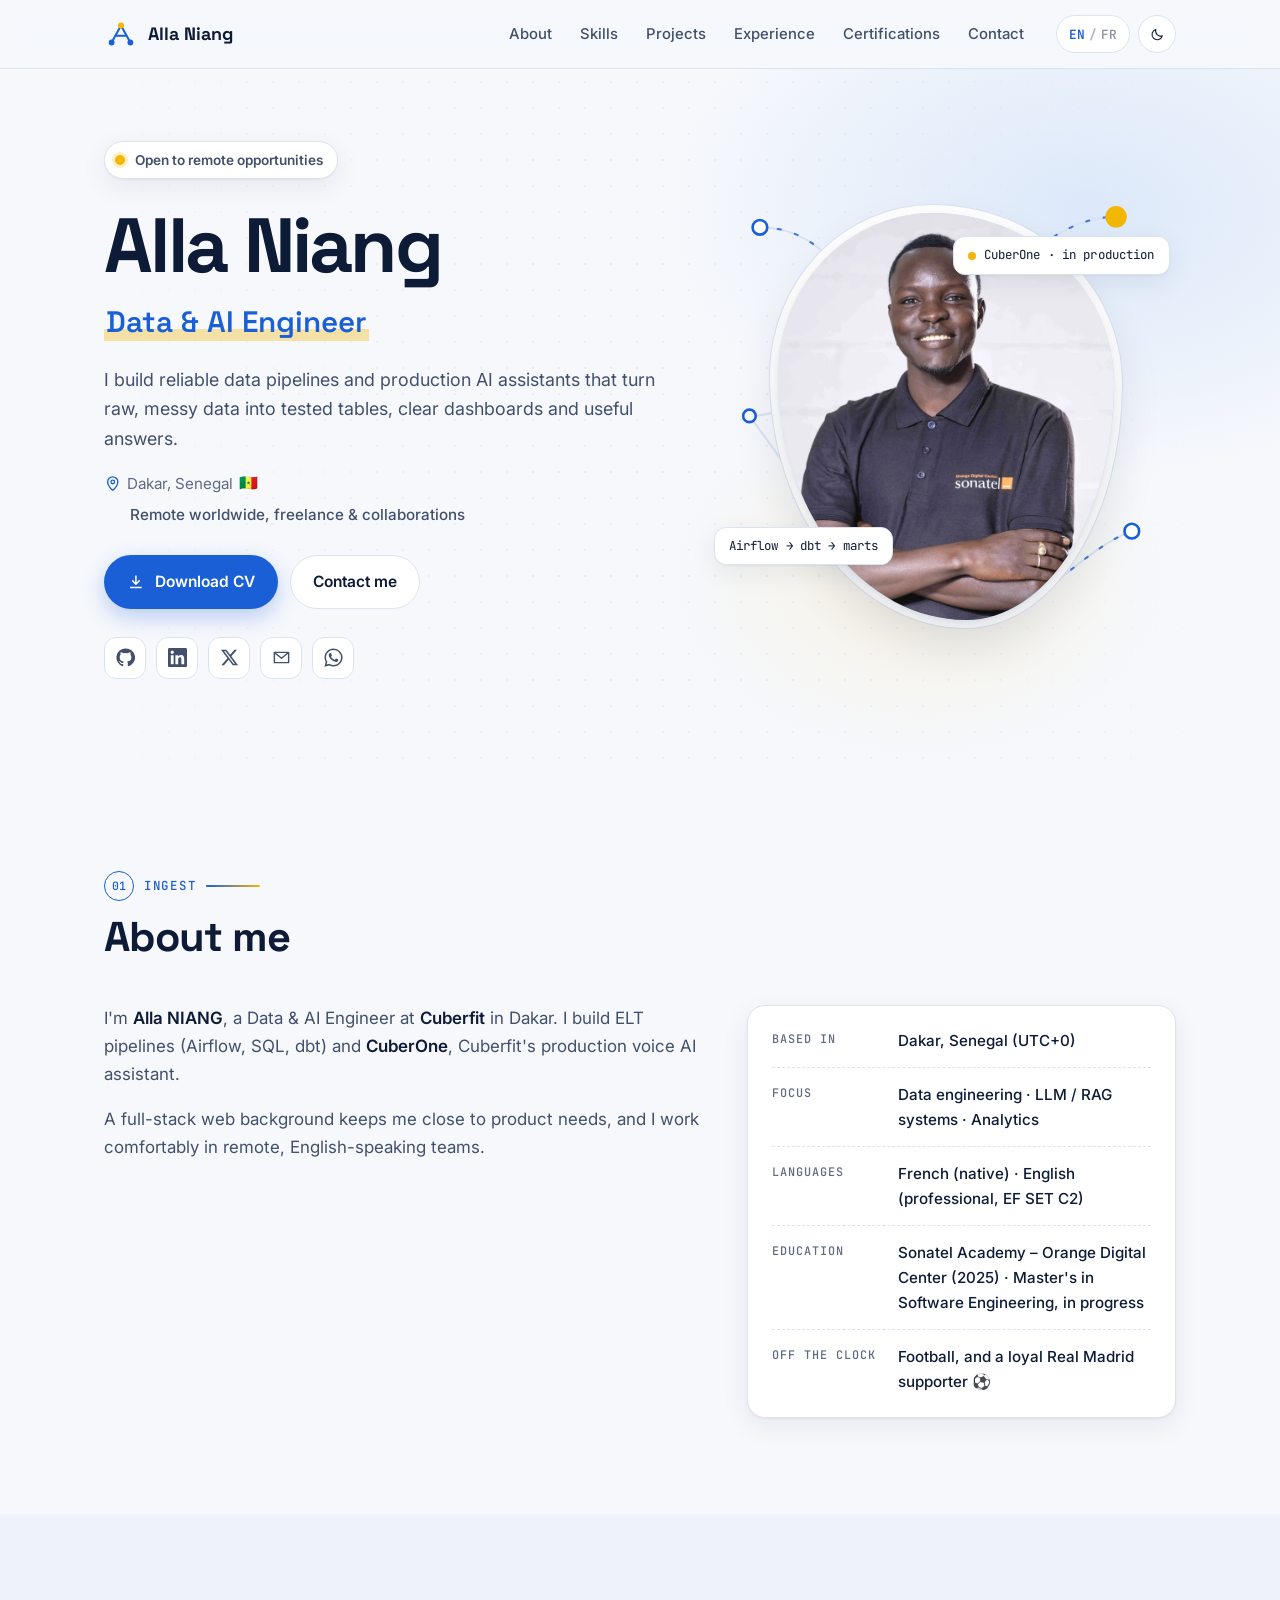
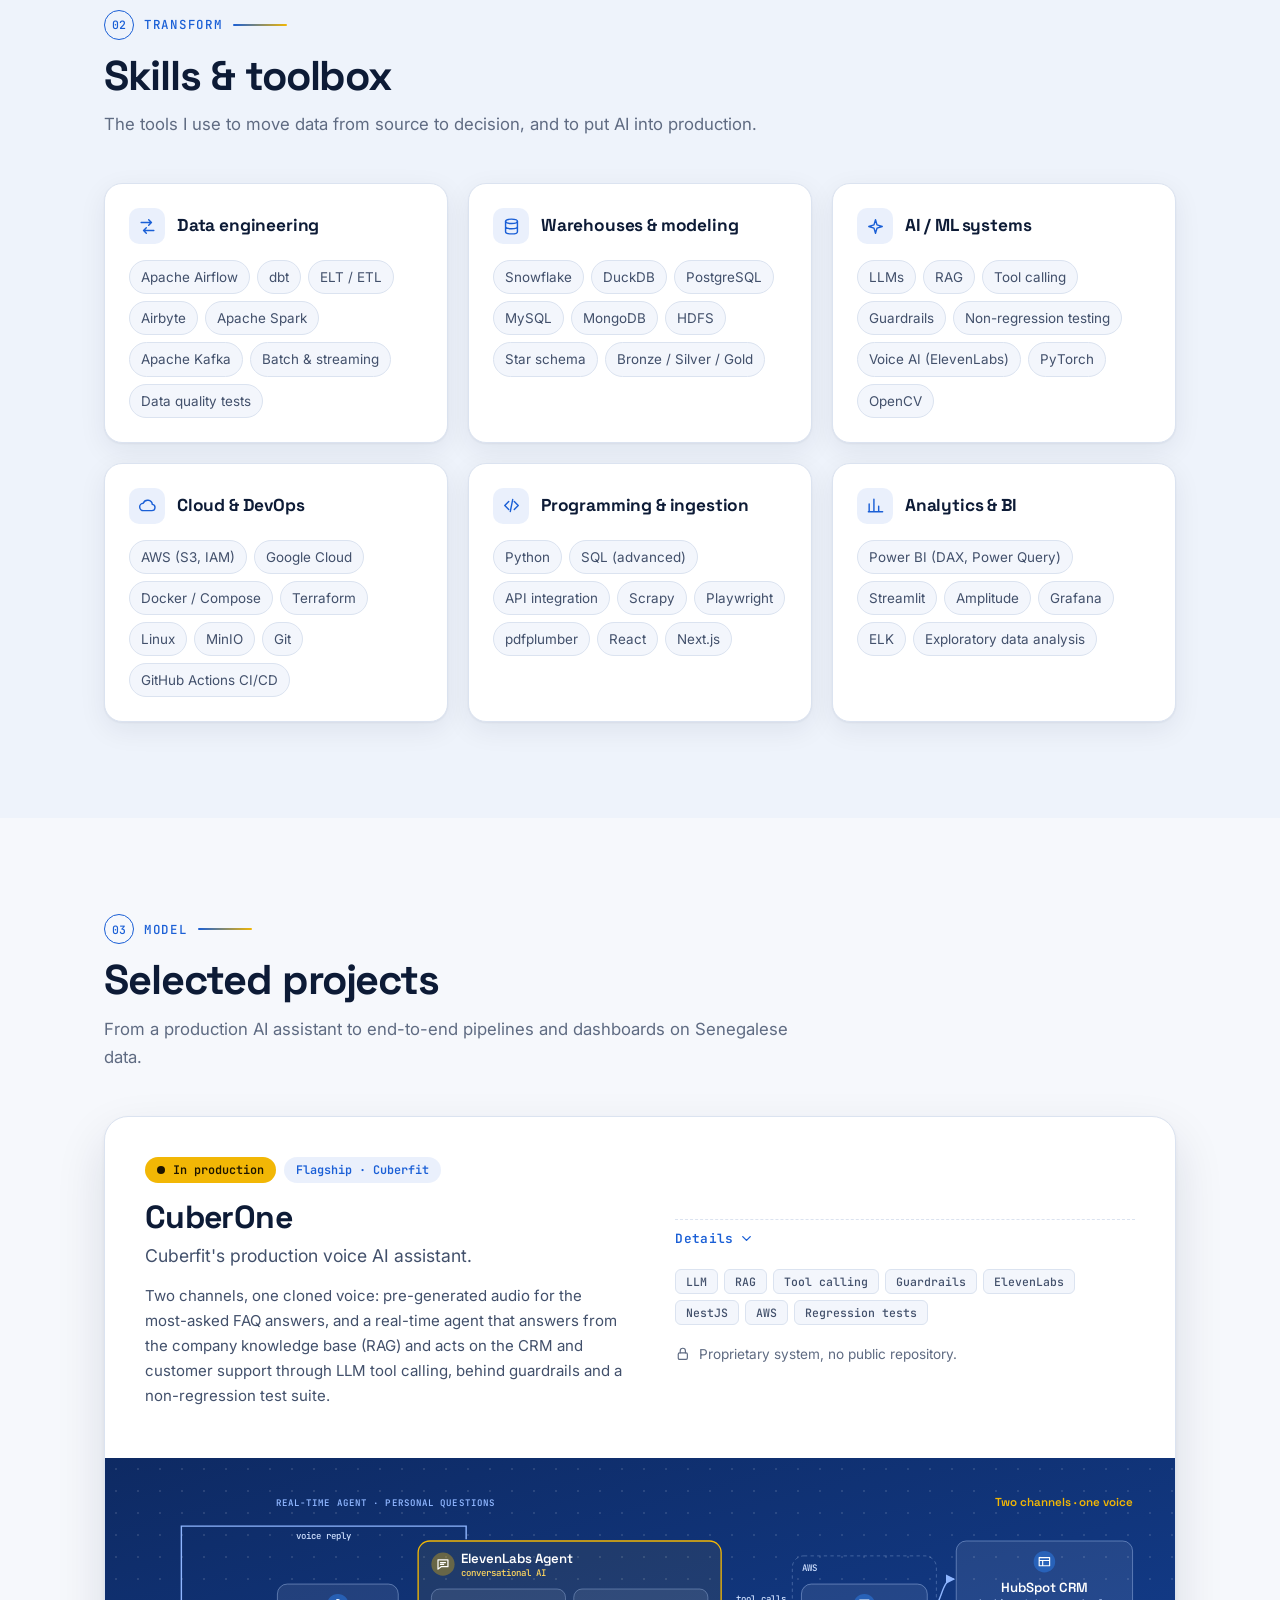
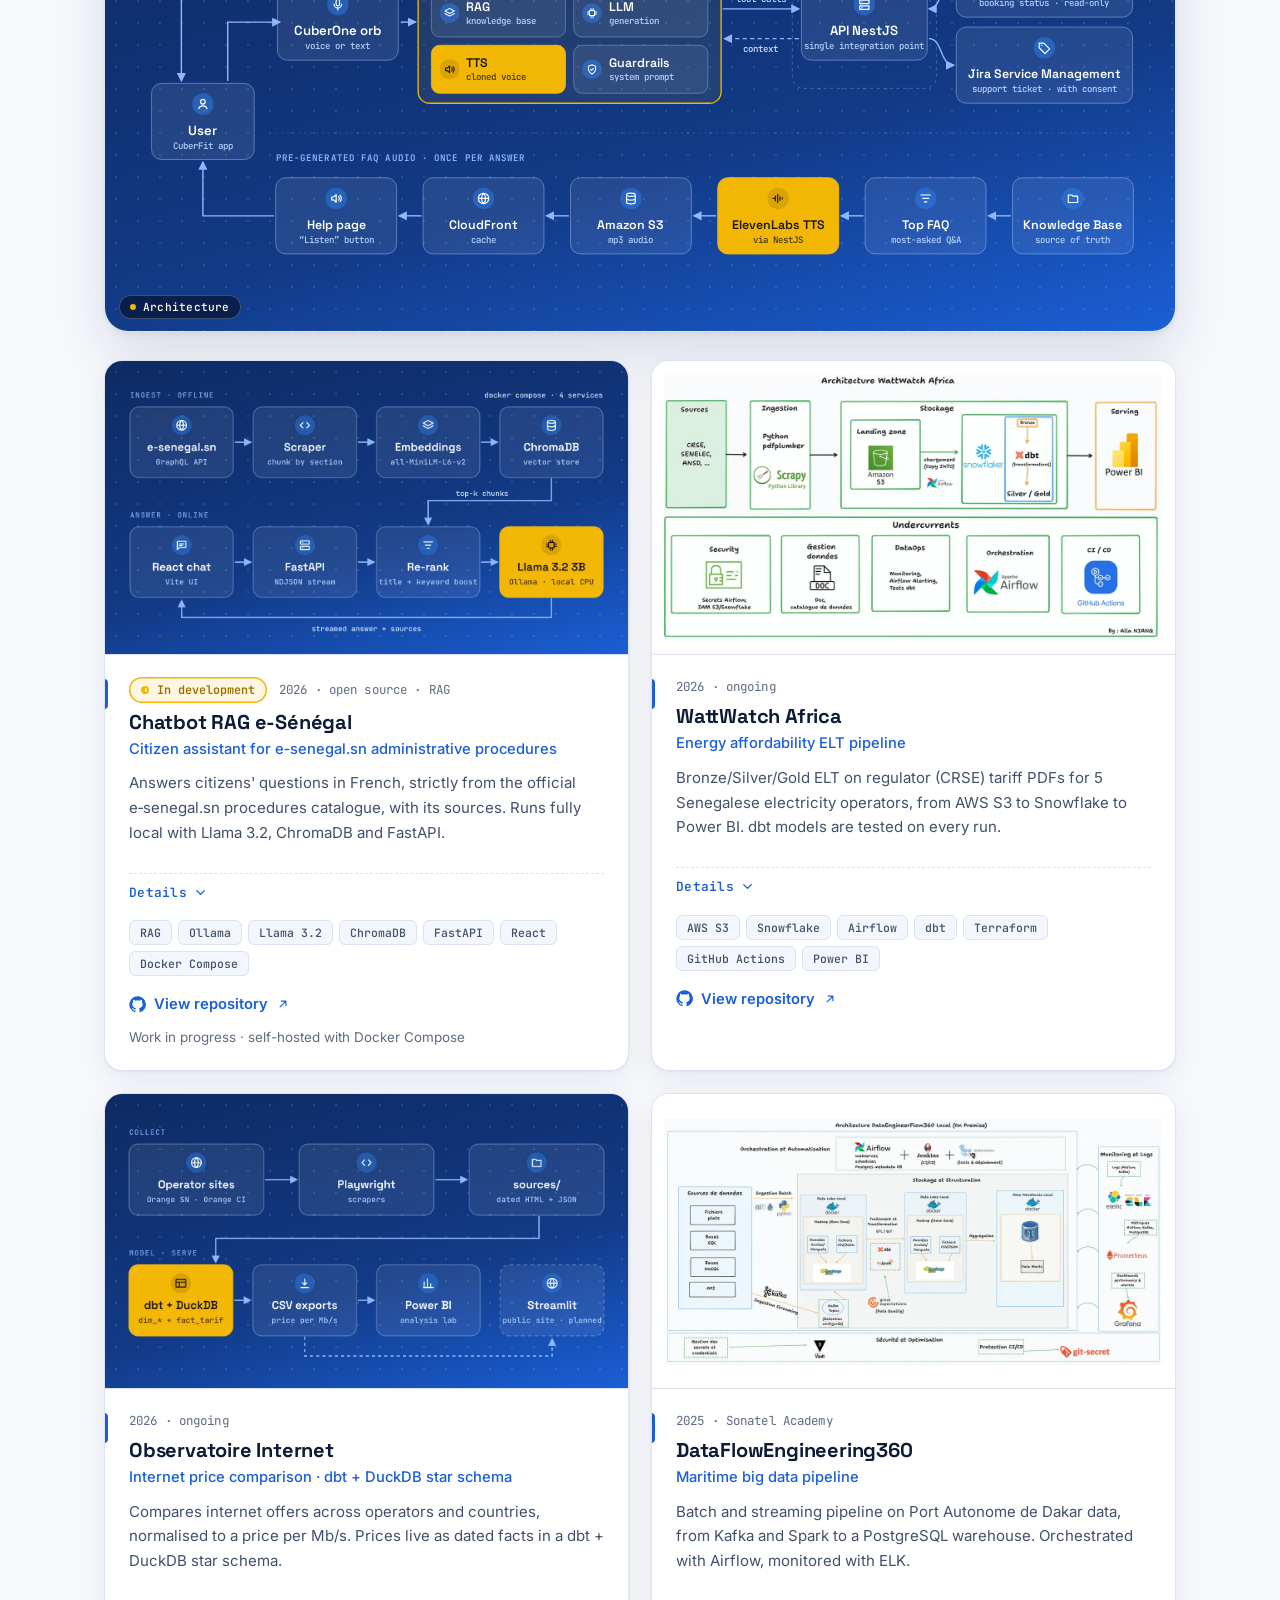
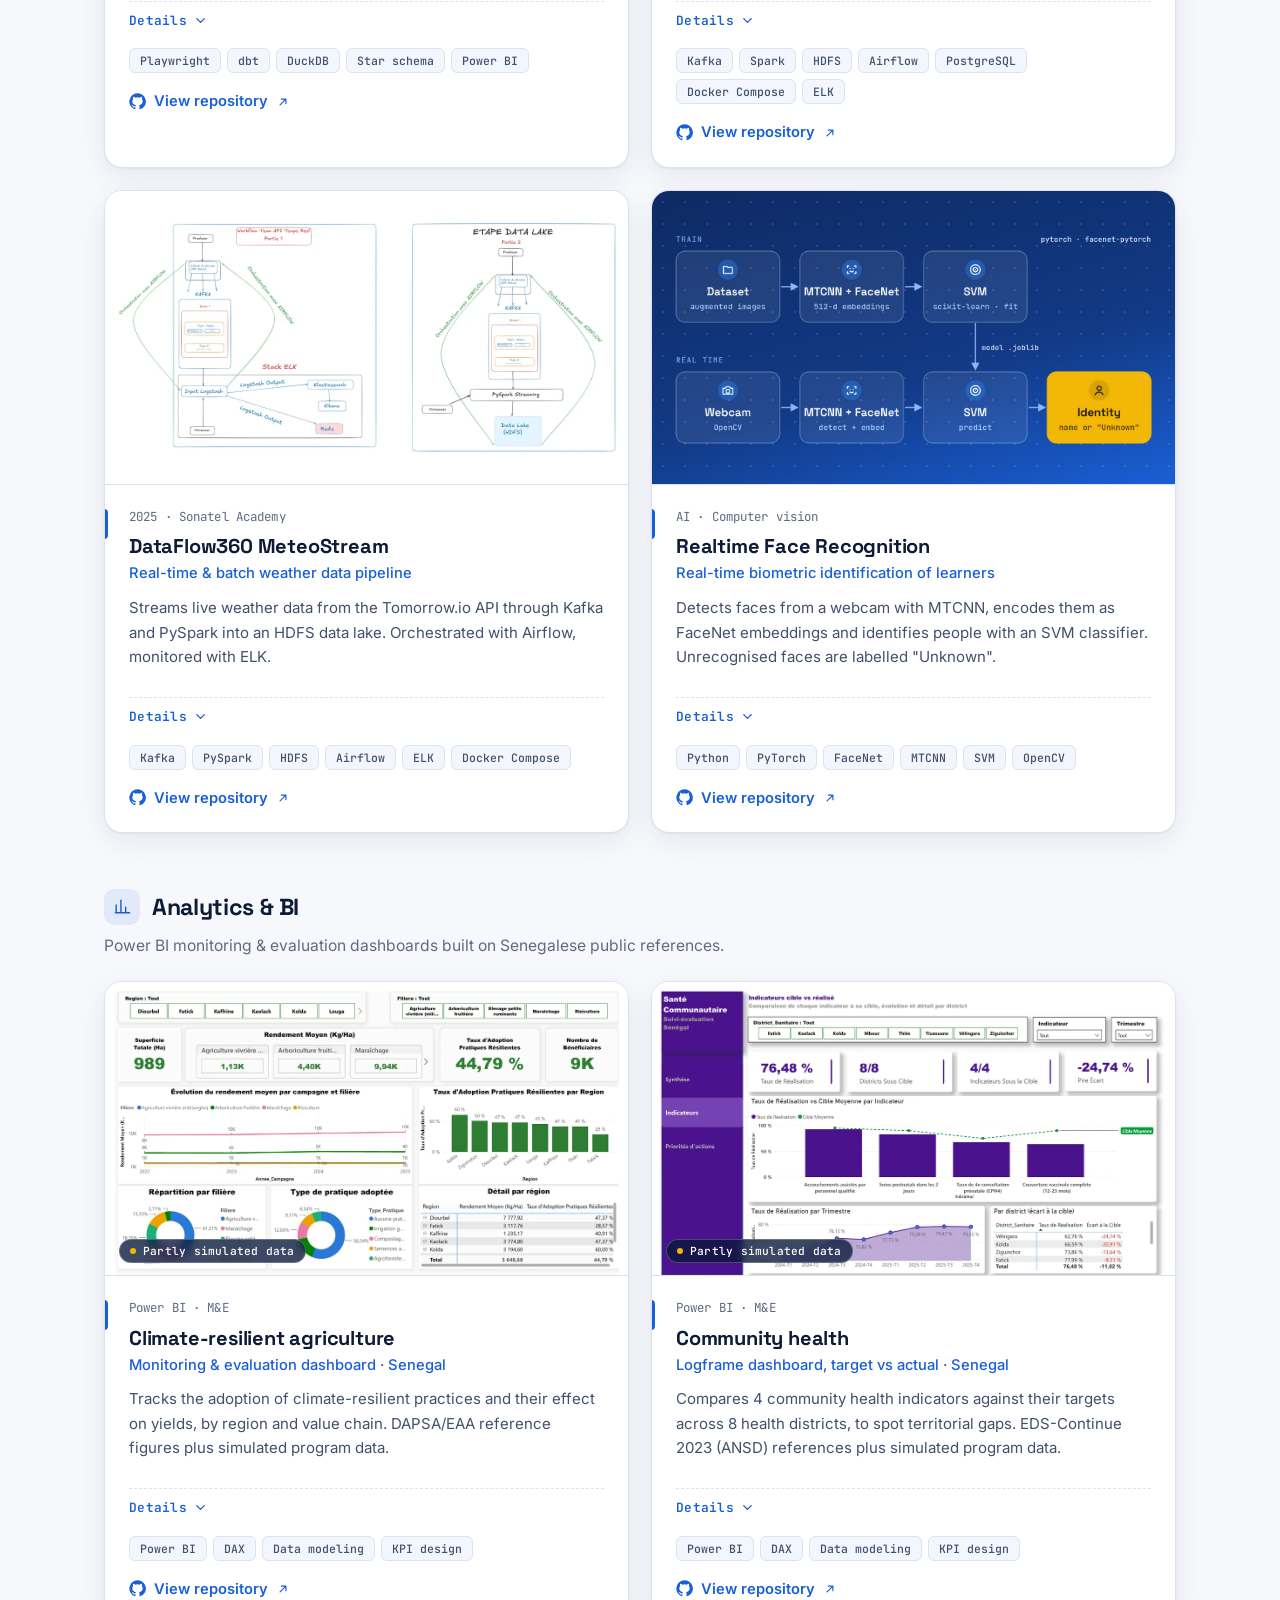
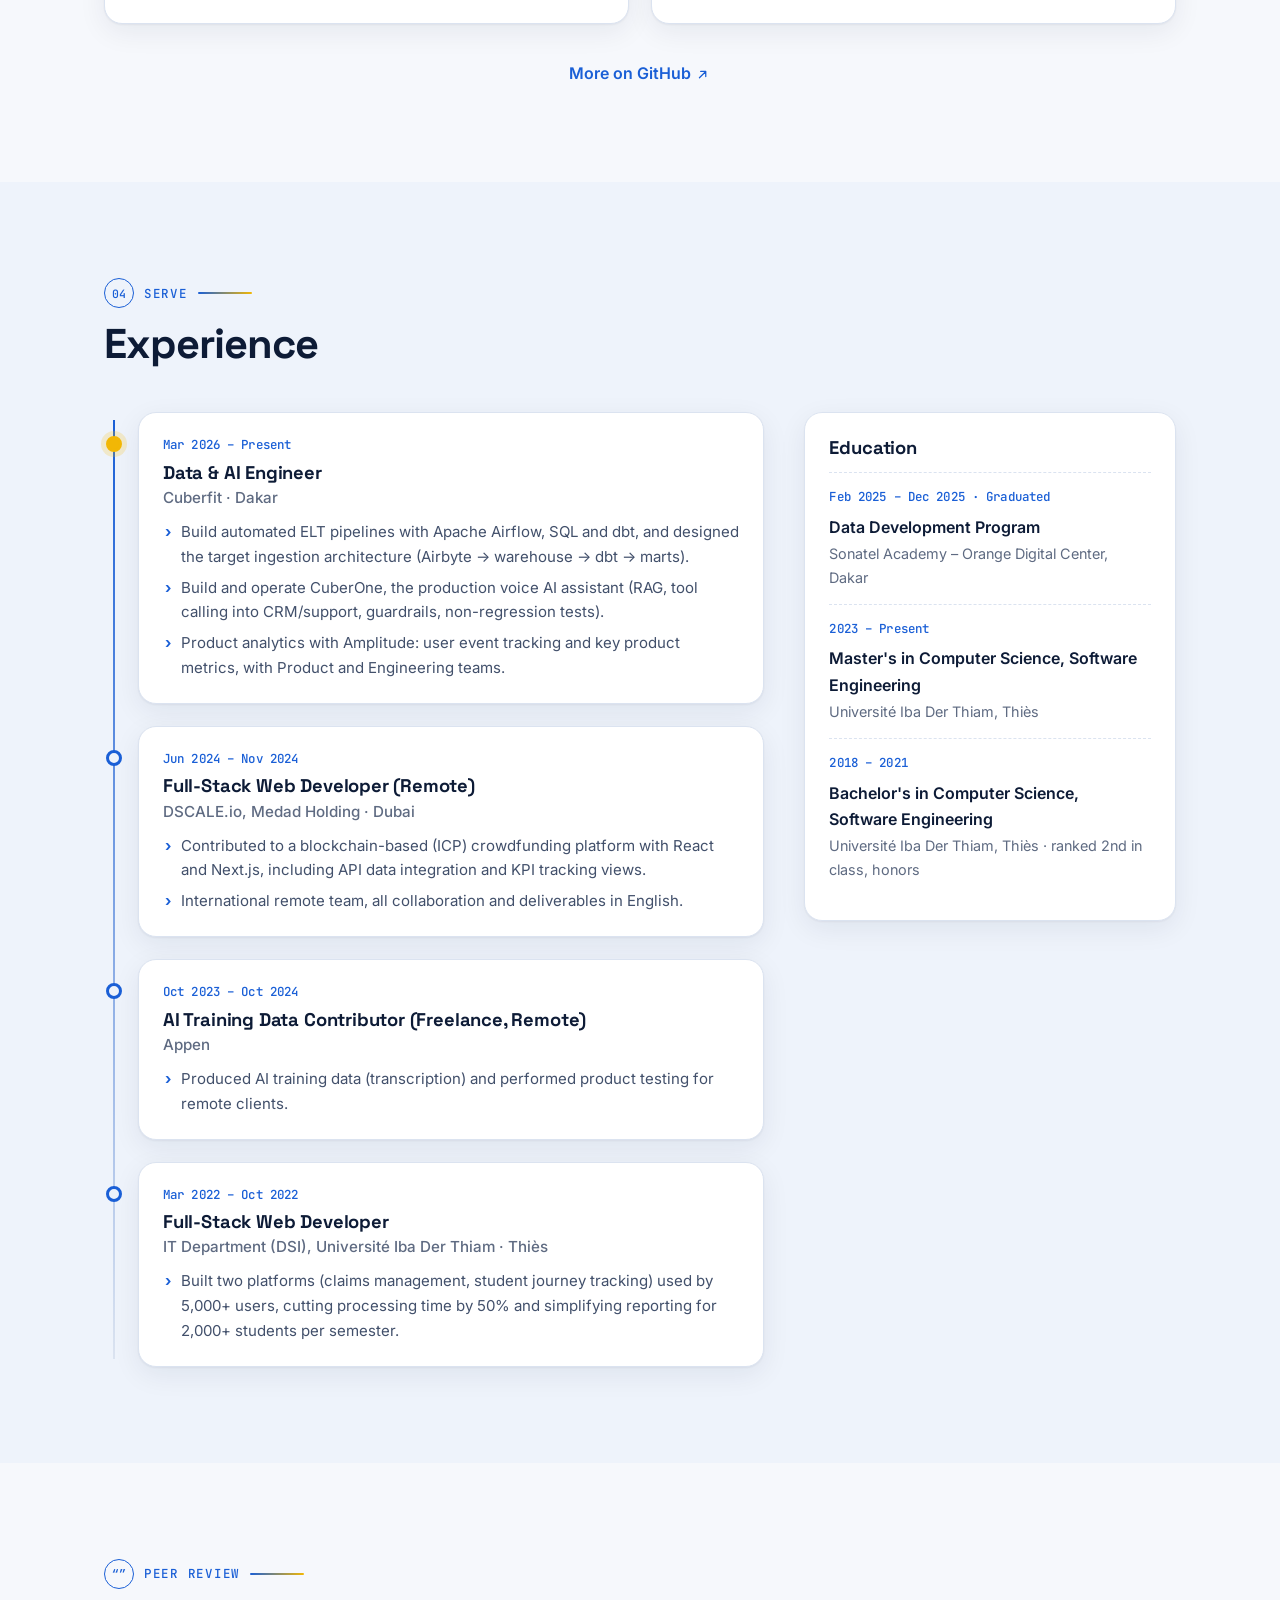
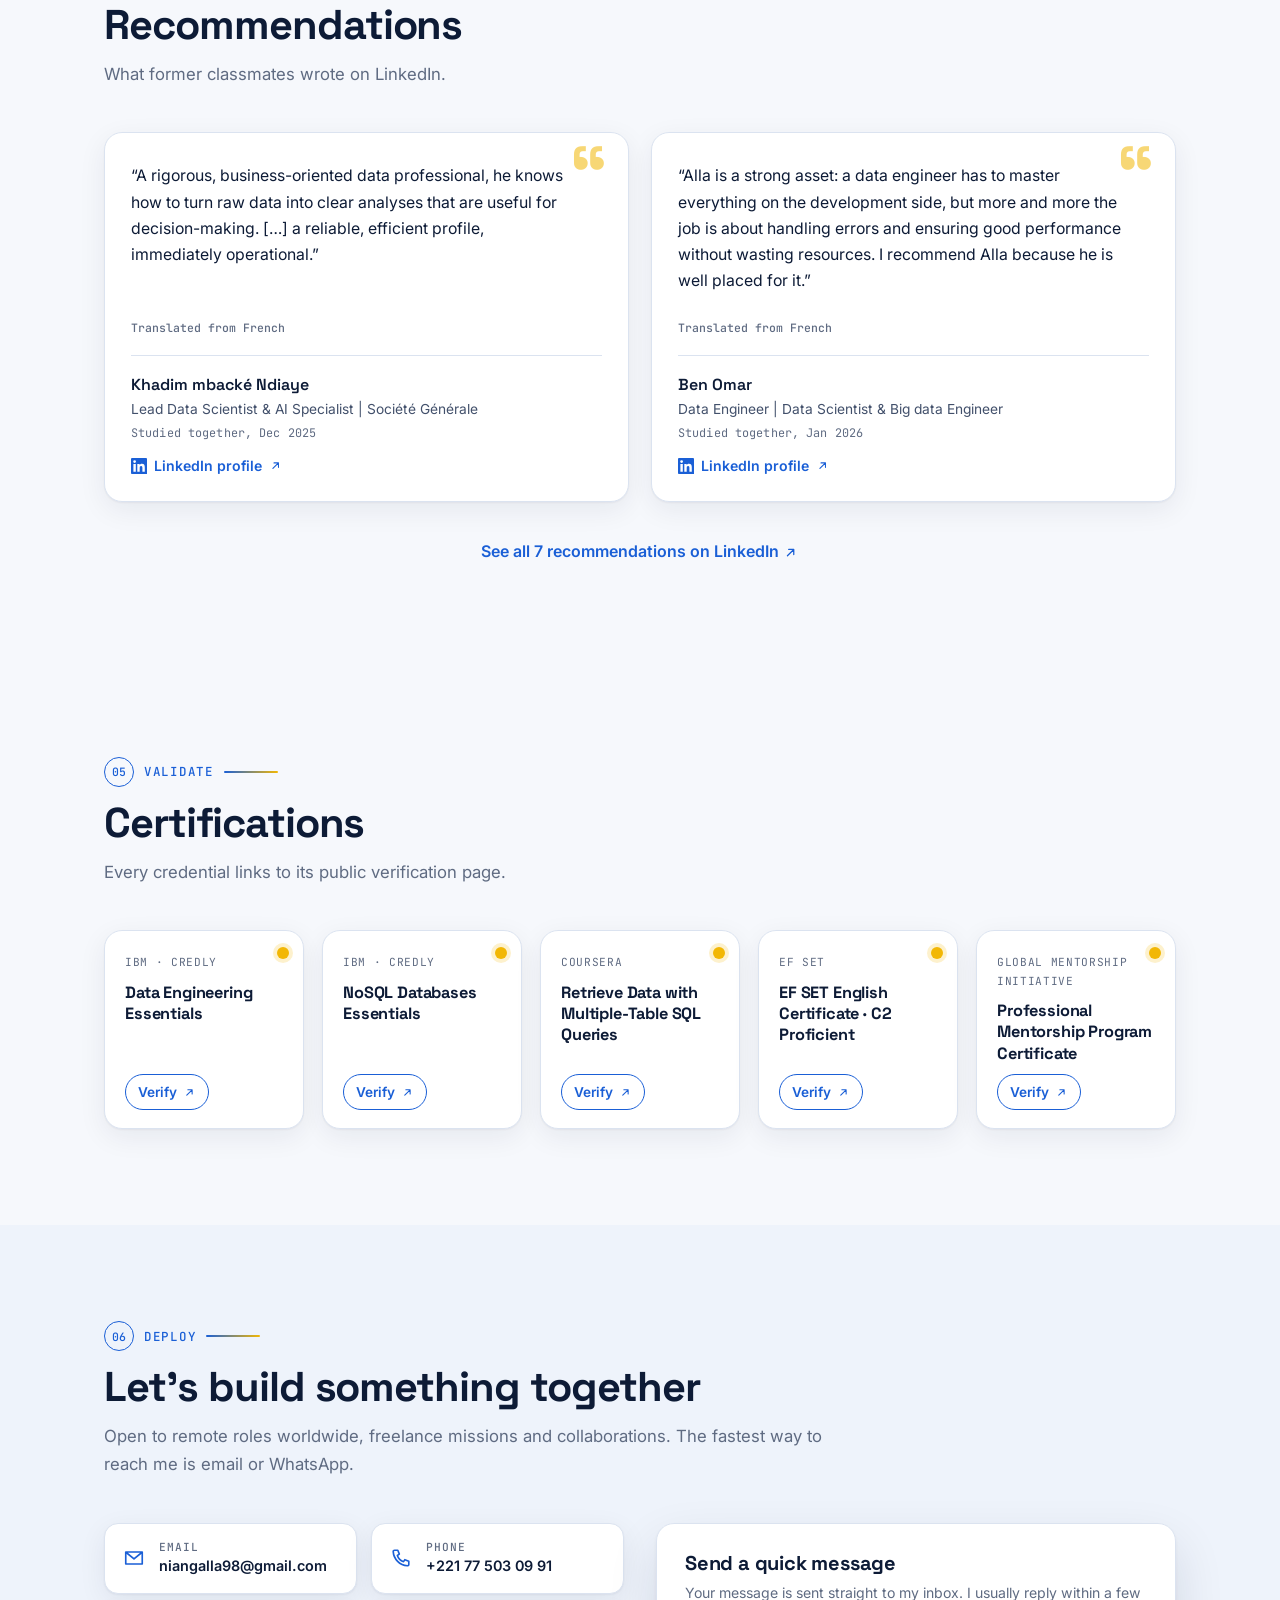
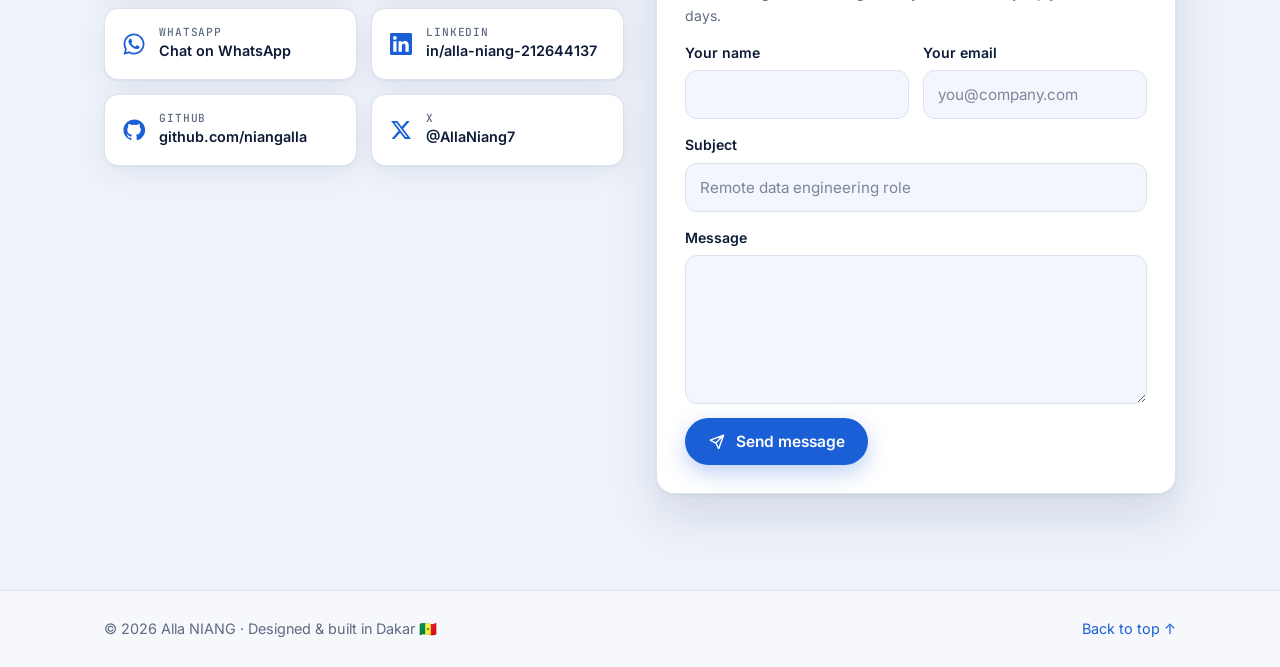
==== commit 6bbdd7c5: "Replace Diarra Ndoye recommendation with Ben Omar" ====
--- a/index.html
+++ b/index.html
@@ -34,7 +34,7 @@
   <link rel="preconnect" href="https://fonts.googleapis.com">
   <link rel="preconnect" href="https://fonts.gstatic.com" crossorigin>
   <link href="https://fonts.googleapis.com/css2?family=Inter:wght@400;500;600&family=JetBrains+Mono:wght@500&family=Space+Grotesk:wght@500;600;700&display=swap" rel="stylesheet">
-  <link rel="stylesheet" href="css/style.css?v=202610231830">
+  <link rel="stylesheet" href="css/style.css?v=202610231900">
 </head>
 <body>
   <!-- SVG icon sprite -->
@@ -495,7 +495,7 @@
         <header class="section-head reveal">
           <p class="stage-tag"><span class="stage-num" aria-hidden="true">&ldquo;&rdquo;</span><span data-i18n="stage.review">peer review</span></p>
           <h2 id="reco-title" data-i18n="reco.title">Recommendations</h2>
-          <p class="section-sub" data-i18n="reco.sub">What former classmates and teammates wrote on LinkedIn.</p>
+          <p class="section-sub" data-i18n="reco.sub">What former classmates wrote on LinkedIn.</p>
         </header>
         <div class="reco-grid">
           <figure class="reco-card reveal">
@@ -511,13 +511,13 @@
           </figure>
           <figure class="reco-card reveal">
             <span class="reco-mark" aria-hidden="true">&ldquo;</span>
-            <blockquote><p data-i18n="reco.2.q">“He excels at designing robust, scalable and well-documented data pipelines. Alla is an excellent teammate: rigorous, a natural teacher, and with a great ability to pass on technical knowledge in a clear and accessible way.”</p></blockquote>
+            <blockquote><p data-i18n="reco.2.q">“Alla is a strong asset: a data engineer has to master everything on the development side, but more and more the job is about handling errors and ensuring good performance without wasting resources. I recommend Alla because he is well placed for it.”</p></blockquote>
             <p class="reco-tr" data-i18n="reco.tr">Translated from French</p>
             <figcaption>
-              <span class="reco-name">Diarra Ndoye</span>
-              <span class="reco-head">Data Analyst | Orange Money Sénégal</span>
+              <span class="reco-name">Ben Omar</span>
+              <span class="reco-head">Data Engineer | Data Scientist &amp; Big data Engineer</span>
               <span class="reco-rel mono" data-i18n="reco.2.rel">Studied together, Jan 2026</span>
-              <a class="reco-link" href="https://www.linkedin.com/in/diarra-ndoye-7b944a23a/" target="_blank" rel="noopener"><svg class="ic" aria-hidden="true"><use href="#i-linkedin"/></svg><span data-i18n="reco.profile">LinkedIn profile</span><svg class="ic ic-sm" aria-hidden="true"><use href="#i-arrow"/></svg></a>
+              <a class="reco-link" href="https://www.linkedin.com/in/bentamou/" target="_blank" rel="noopener"><svg class="ic" aria-hidden="true"><use href="#i-linkedin"/></svg><span data-i18n="reco.profile">LinkedIn profile</span><svg class="ic ic-sm" aria-hidden="true"><use href="#i-arrow"/></svg></a>
             </figcaption>
           </figure>
         </div>
@@ -622,6 +622,6 @@
     </div>
   </footer>
 
-  <script src="js/main.js?v=202610231830" defer></script>
+  <script src="js/main.js?v=202610231900" defer></script>
 </body>
 </html>
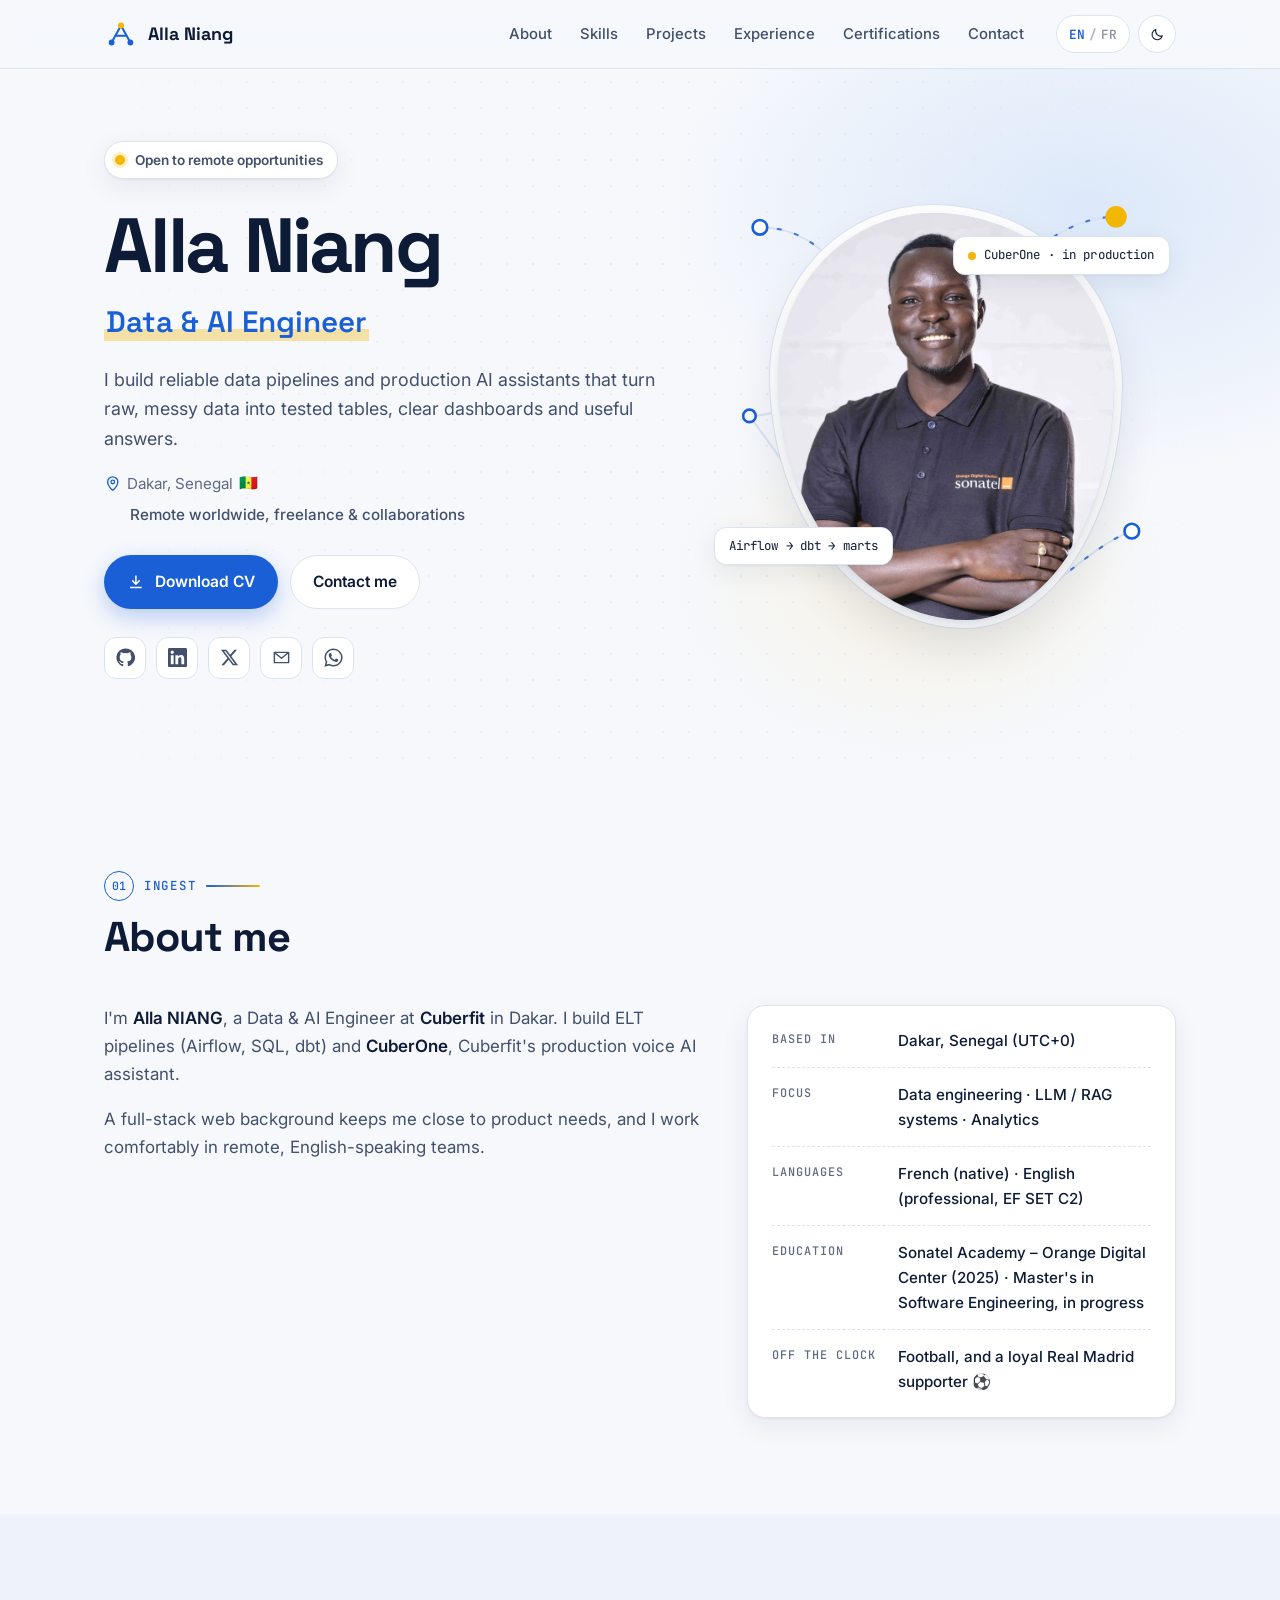
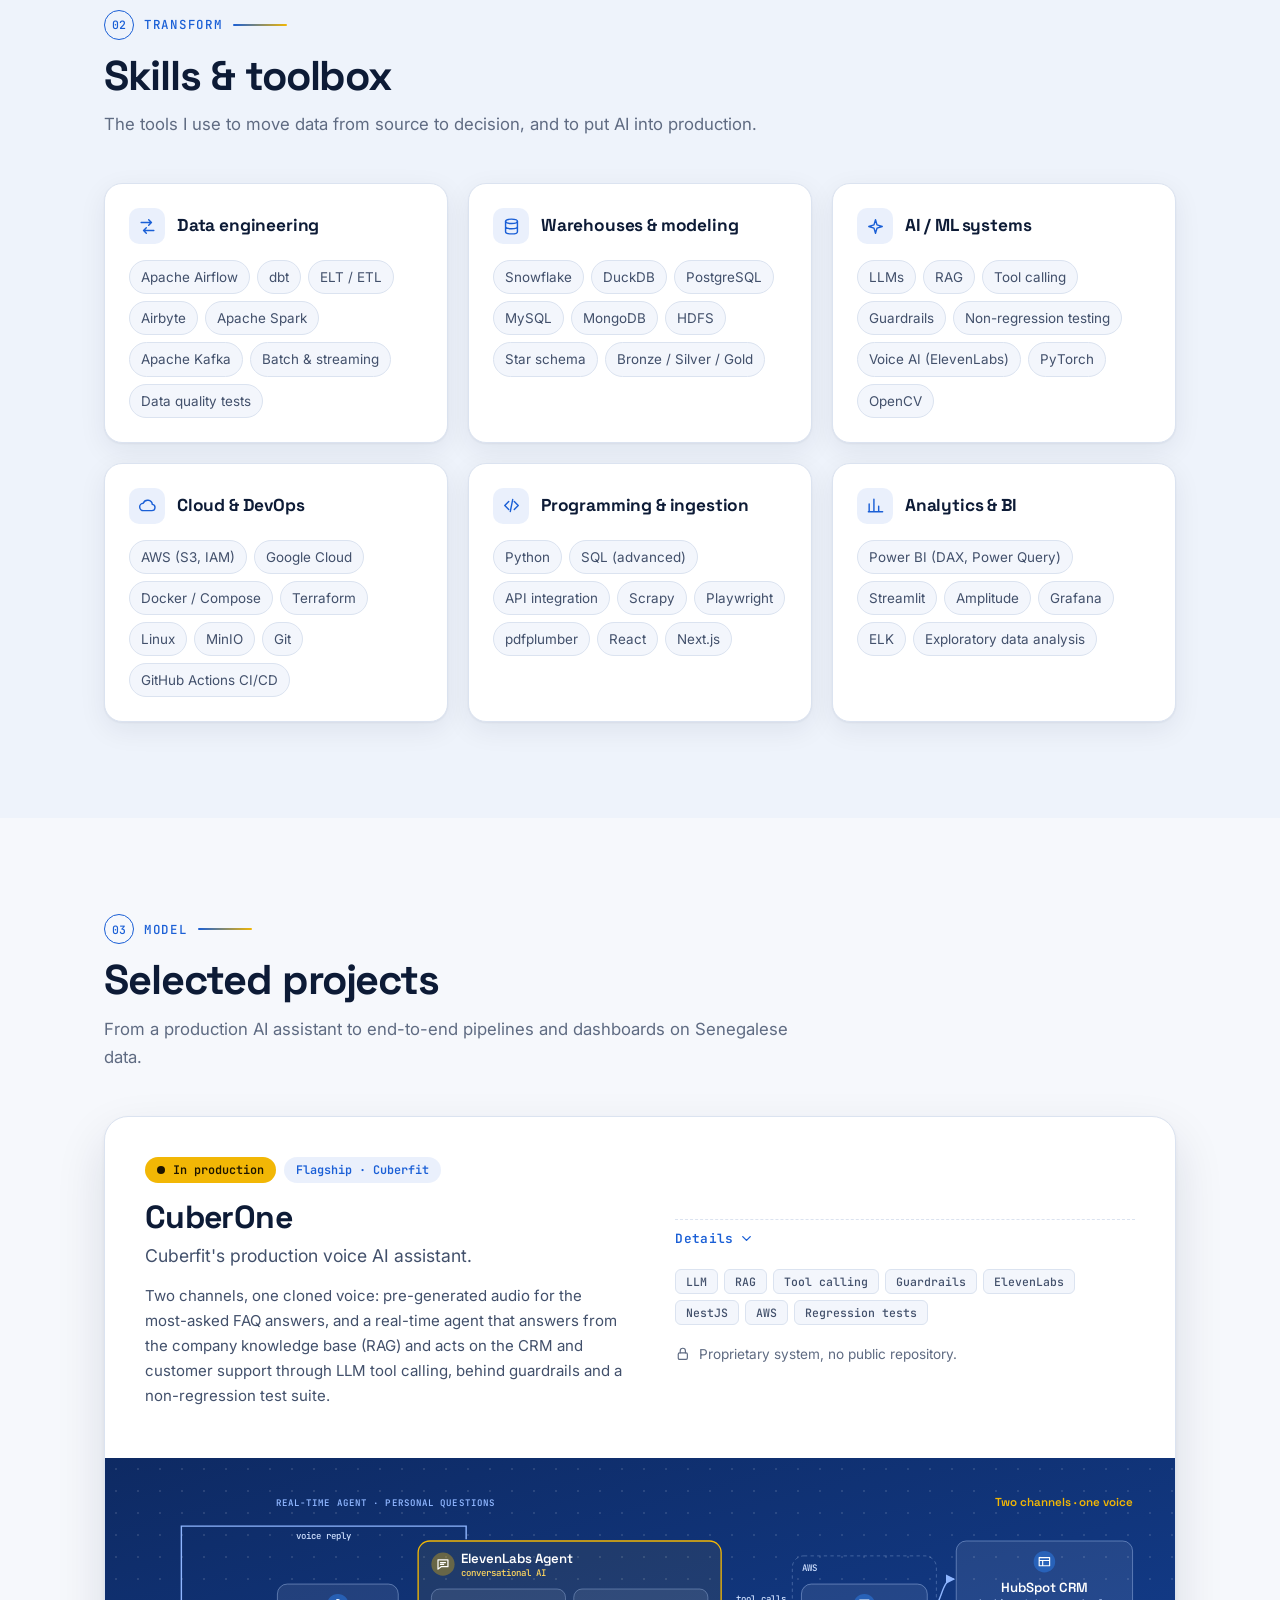
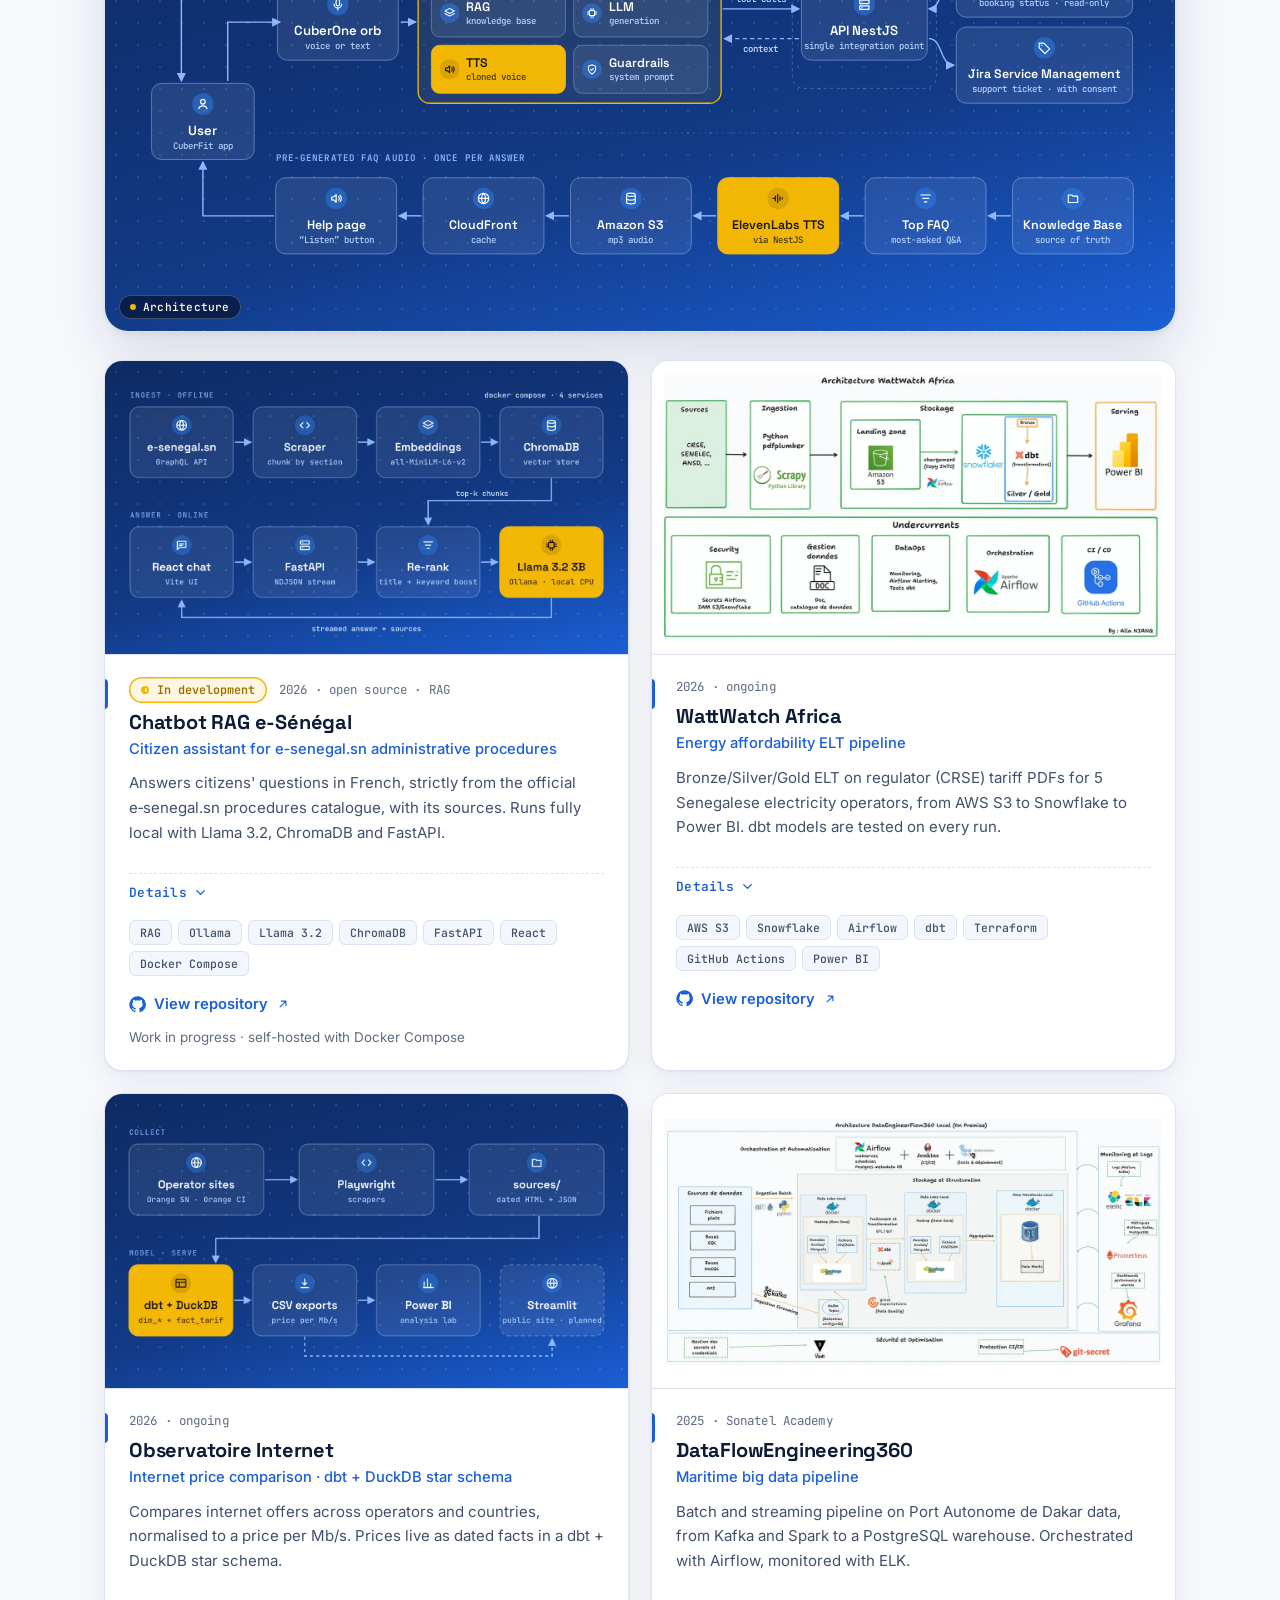
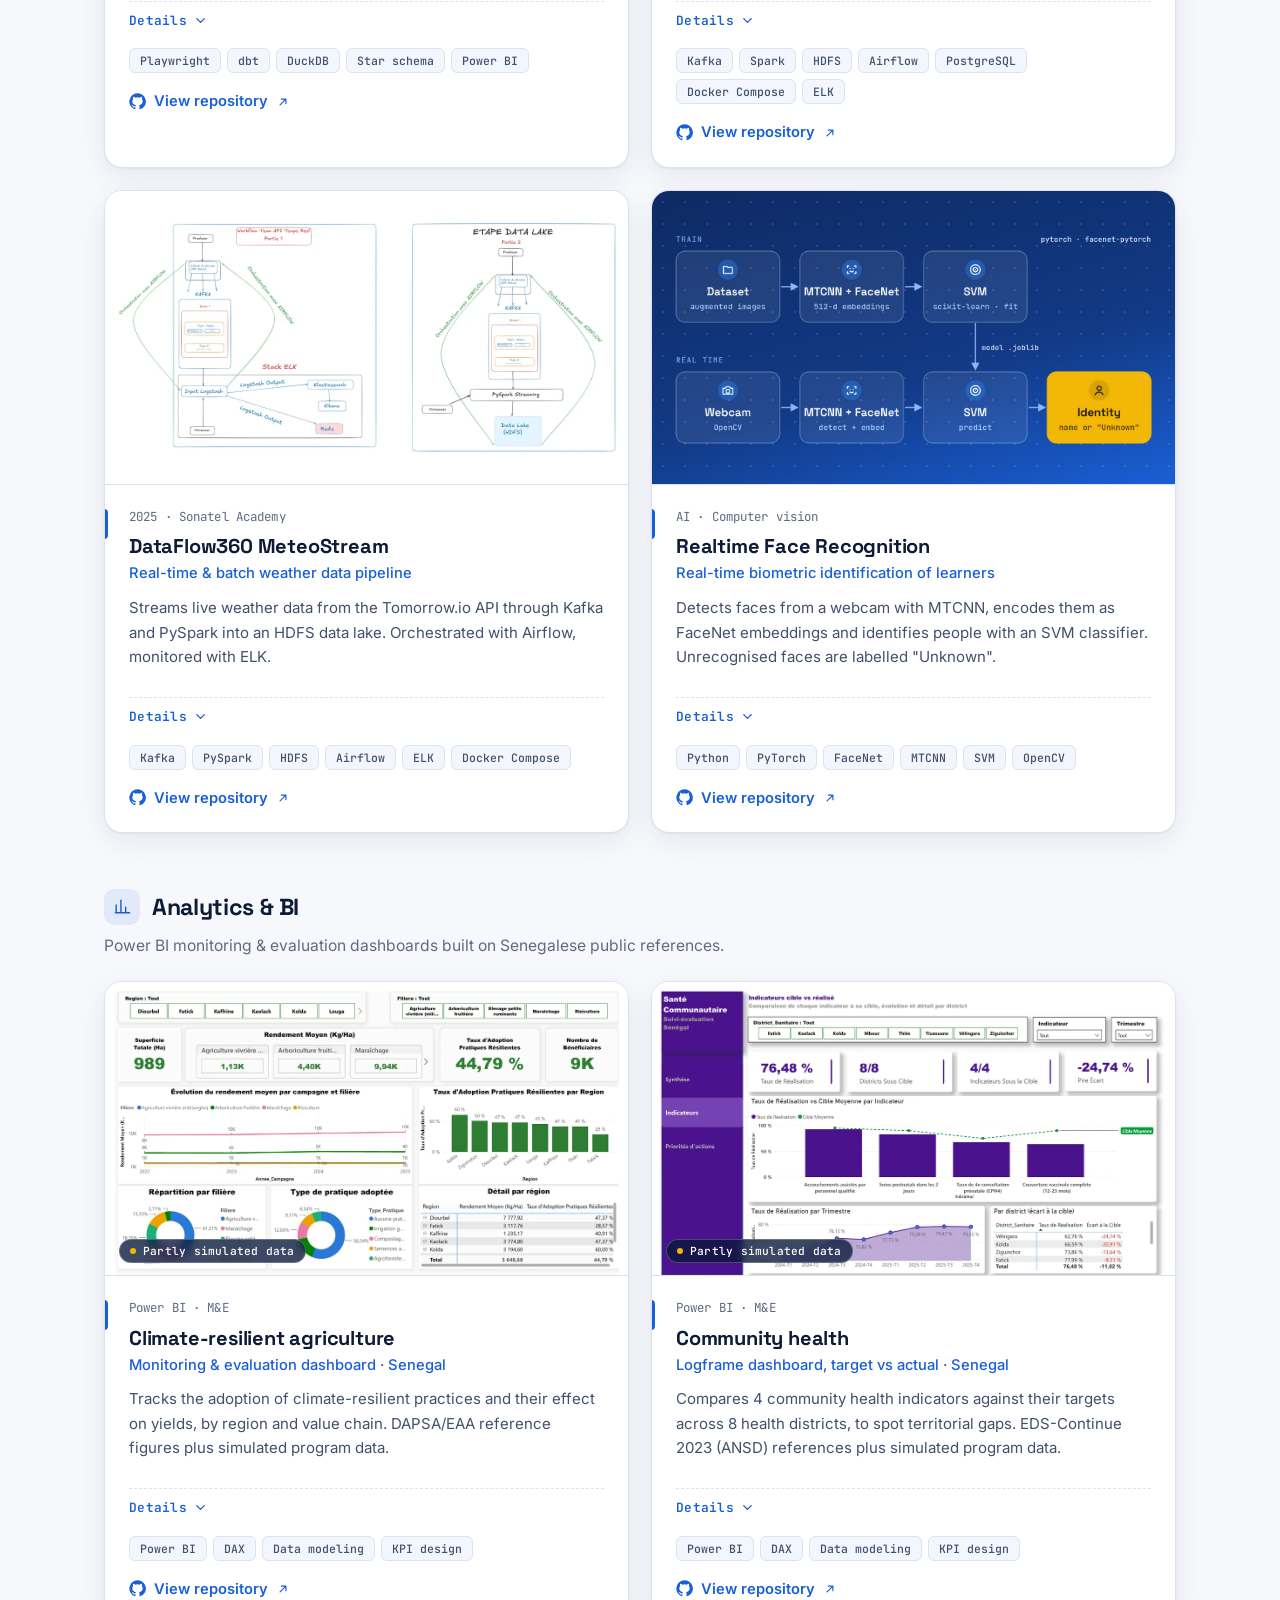
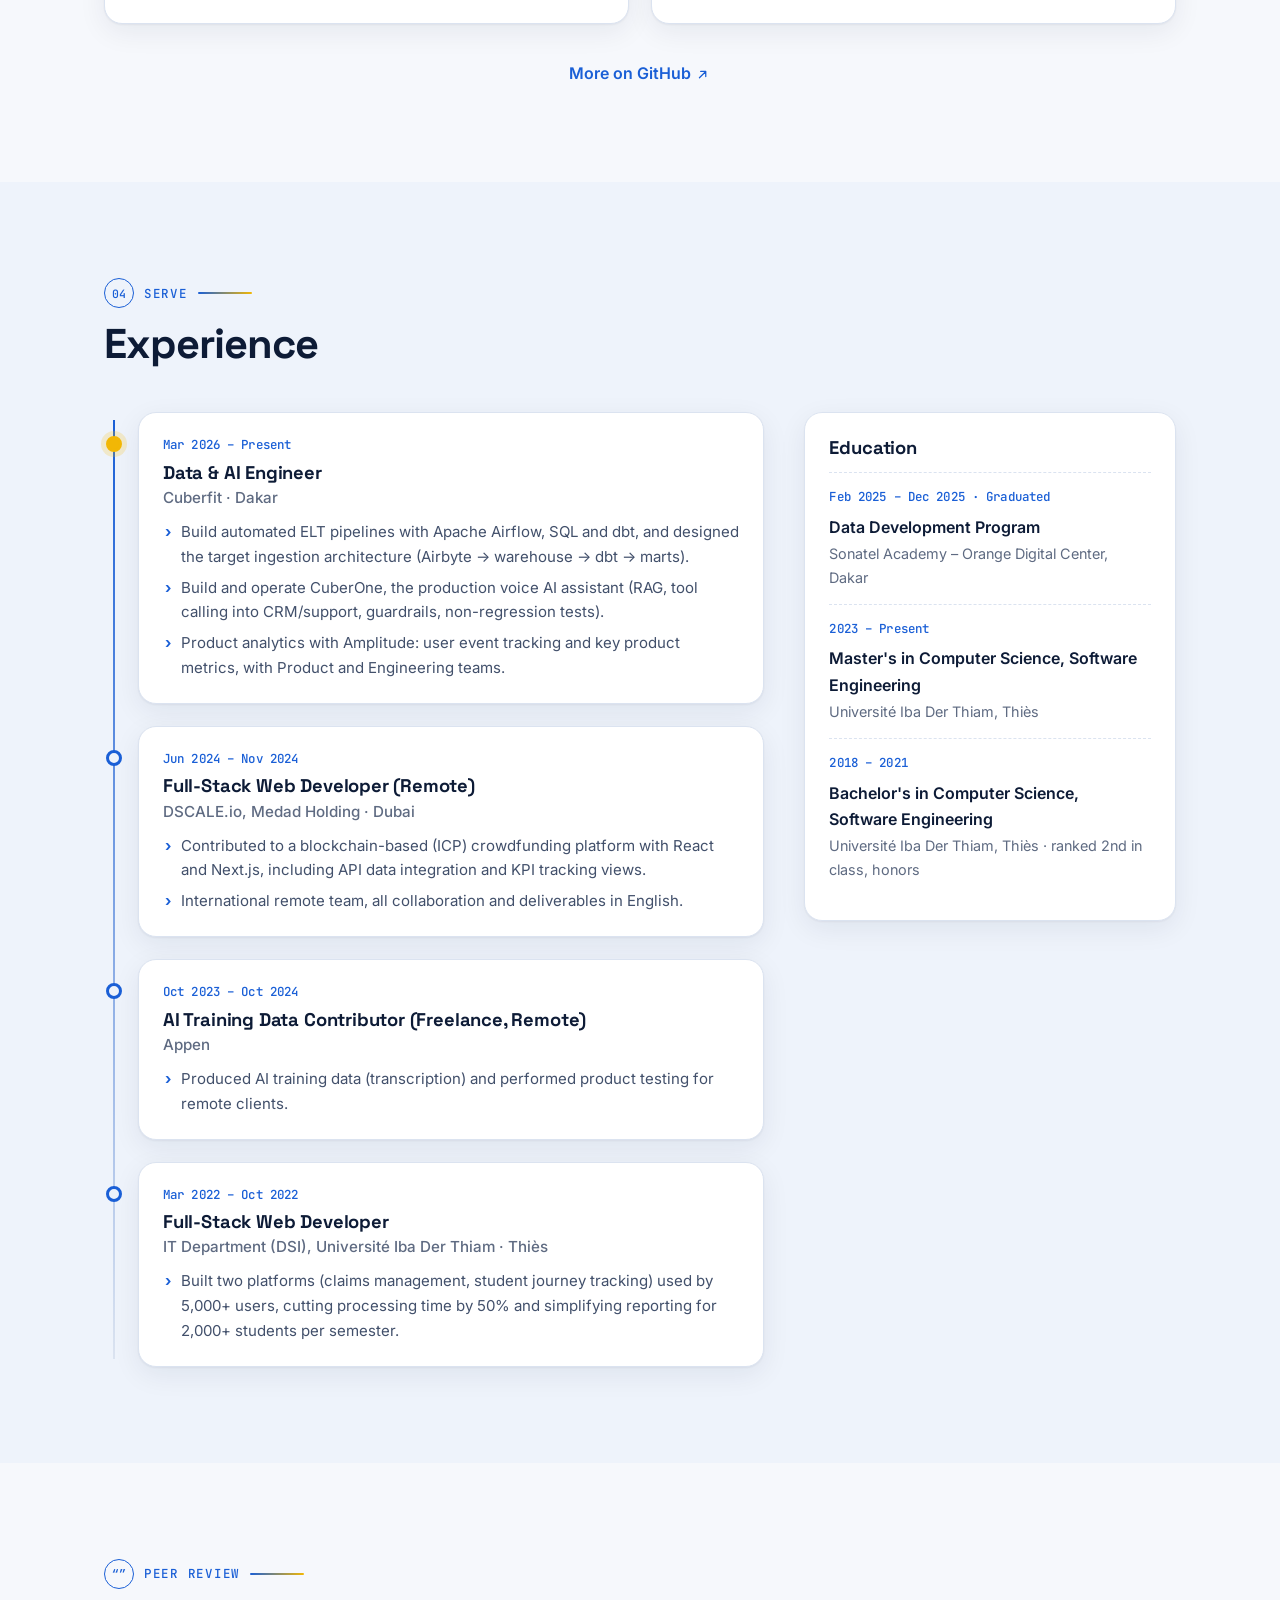
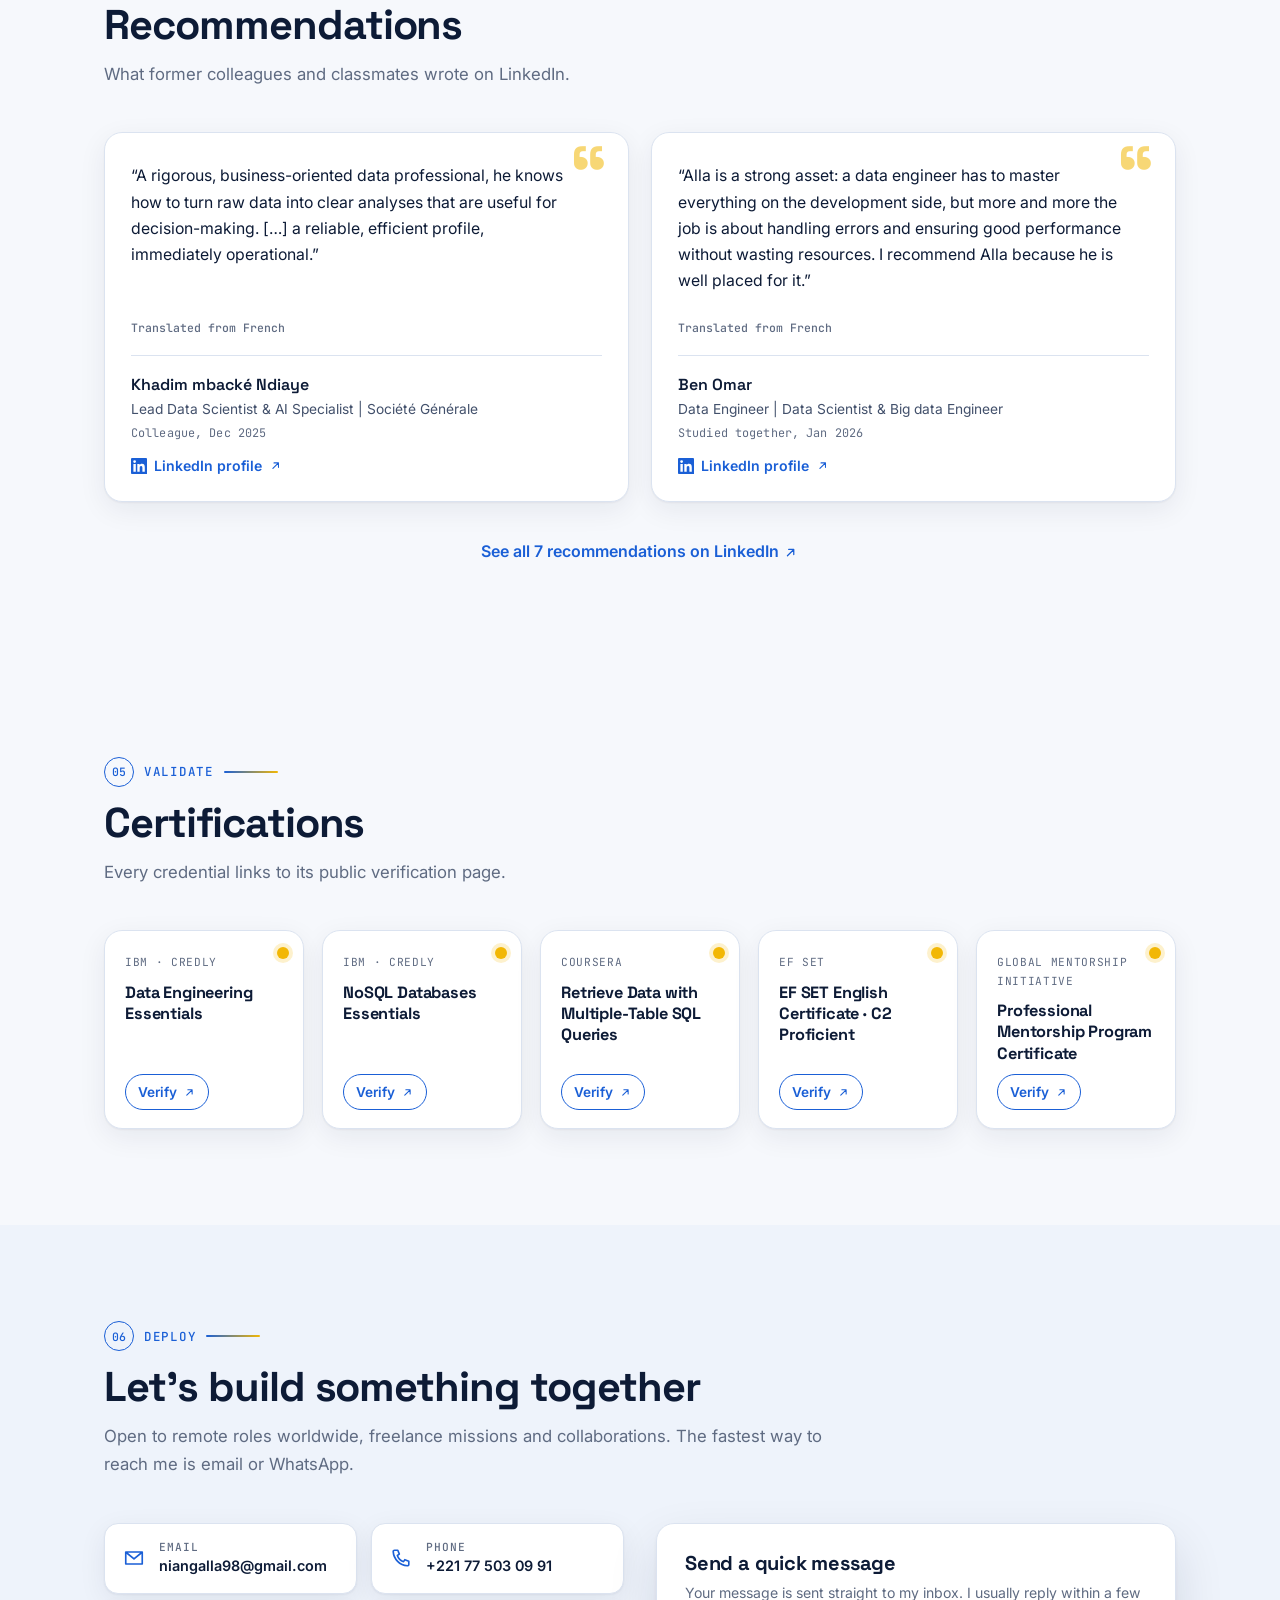
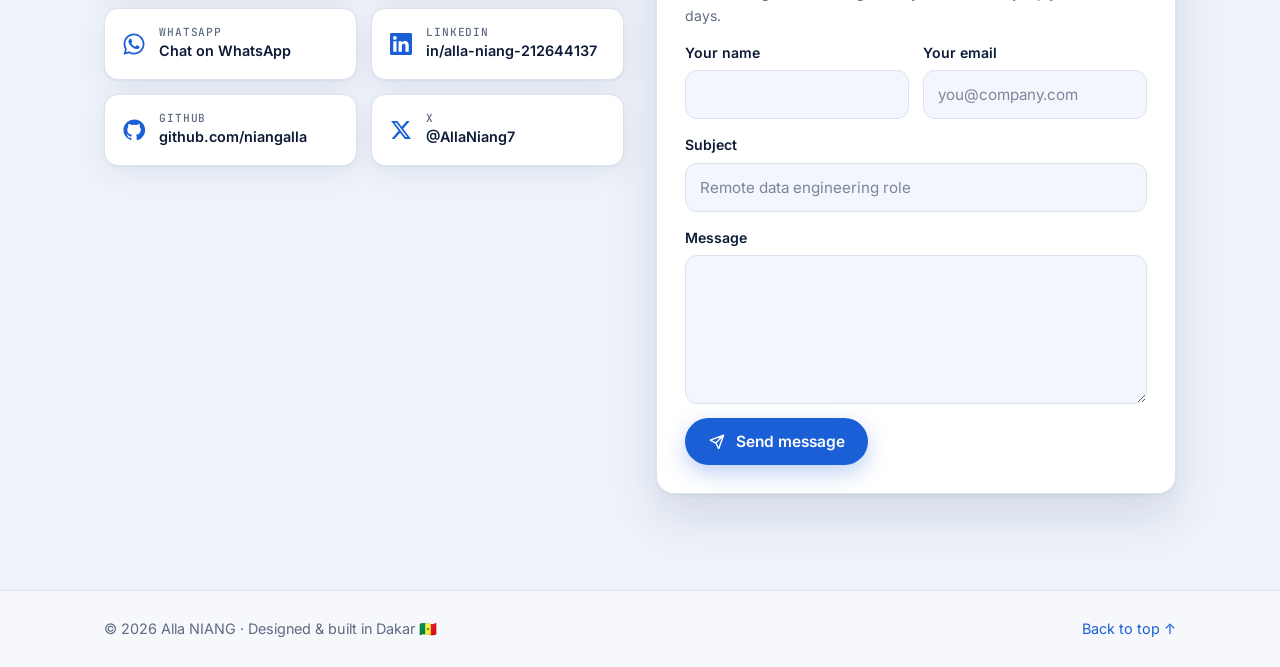
==== commit a339d089: "Khadim mbacké Ndiaye: colleague, not classmate; update reco subtitle" ====
--- a/index.html
+++ b/index.html
@@ -34,7 +34,7 @@
   <link rel="preconnect" href="https://fonts.googleapis.com">
   <link rel="preconnect" href="https://fonts.gstatic.com" crossorigin>
   <link href="https://fonts.googleapis.com/css2?family=Inter:wght@400;500;600&family=JetBrains+Mono:wght@500&family=Space+Grotesk:wght@500;600;700&display=swap" rel="stylesheet">
-  <link rel="stylesheet" href="css/style.css?v=202610231900">
+  <link rel="stylesheet" href="css/style.css?v=202610231930">
 </head>
 <body>
   <!-- SVG icon sprite -->
@@ -495,7 +495,7 @@
         <header class="section-head reveal">
           <p class="stage-tag"><span class="stage-num" aria-hidden="true">&ldquo;&rdquo;</span><span data-i18n="stage.review">peer review</span></p>
           <h2 id="reco-title" data-i18n="reco.title">Recommendations</h2>
-          <p class="section-sub" data-i18n="reco.sub">What former classmates wrote on LinkedIn.</p>
+          <p class="section-sub" data-i18n="reco.sub">What former colleagues and classmates wrote on LinkedIn.</p>
         </header>
         <div class="reco-grid">
           <figure class="reco-card reveal">
@@ -505,7 +505,7 @@
             <figcaption>
               <span class="reco-name">Khadim mbacké Ndiaye</span>
               <span class="reco-head">Lead Data Scientist &amp; AI Specialist | Société Générale</span>
-              <span class="reco-rel mono" data-i18n="reco.1.rel">Studied together, Dec 2025</span>
+              <span class="reco-rel mono" data-i18n="reco.1.rel">Colleague, Dec 2025</span>
               <a class="reco-link" href="https://www.linkedin.com/in/bamba-ndiaye-datascientist/" target="_blank" rel="noopener"><svg class="ic" aria-hidden="true"><use href="#i-linkedin"/></svg><span data-i18n="reco.profile">LinkedIn profile</span><svg class="ic ic-sm" aria-hidden="true"><use href="#i-arrow"/></svg></a>
             </figcaption>
           </figure>
@@ -622,6 +622,6 @@
     </div>
   </footer>
 
-  <script src="js/main.js?v=202610231900" defer></script>
+  <script src="js/main.js?v=202610231930" defer></script>
 </body>
 </html>
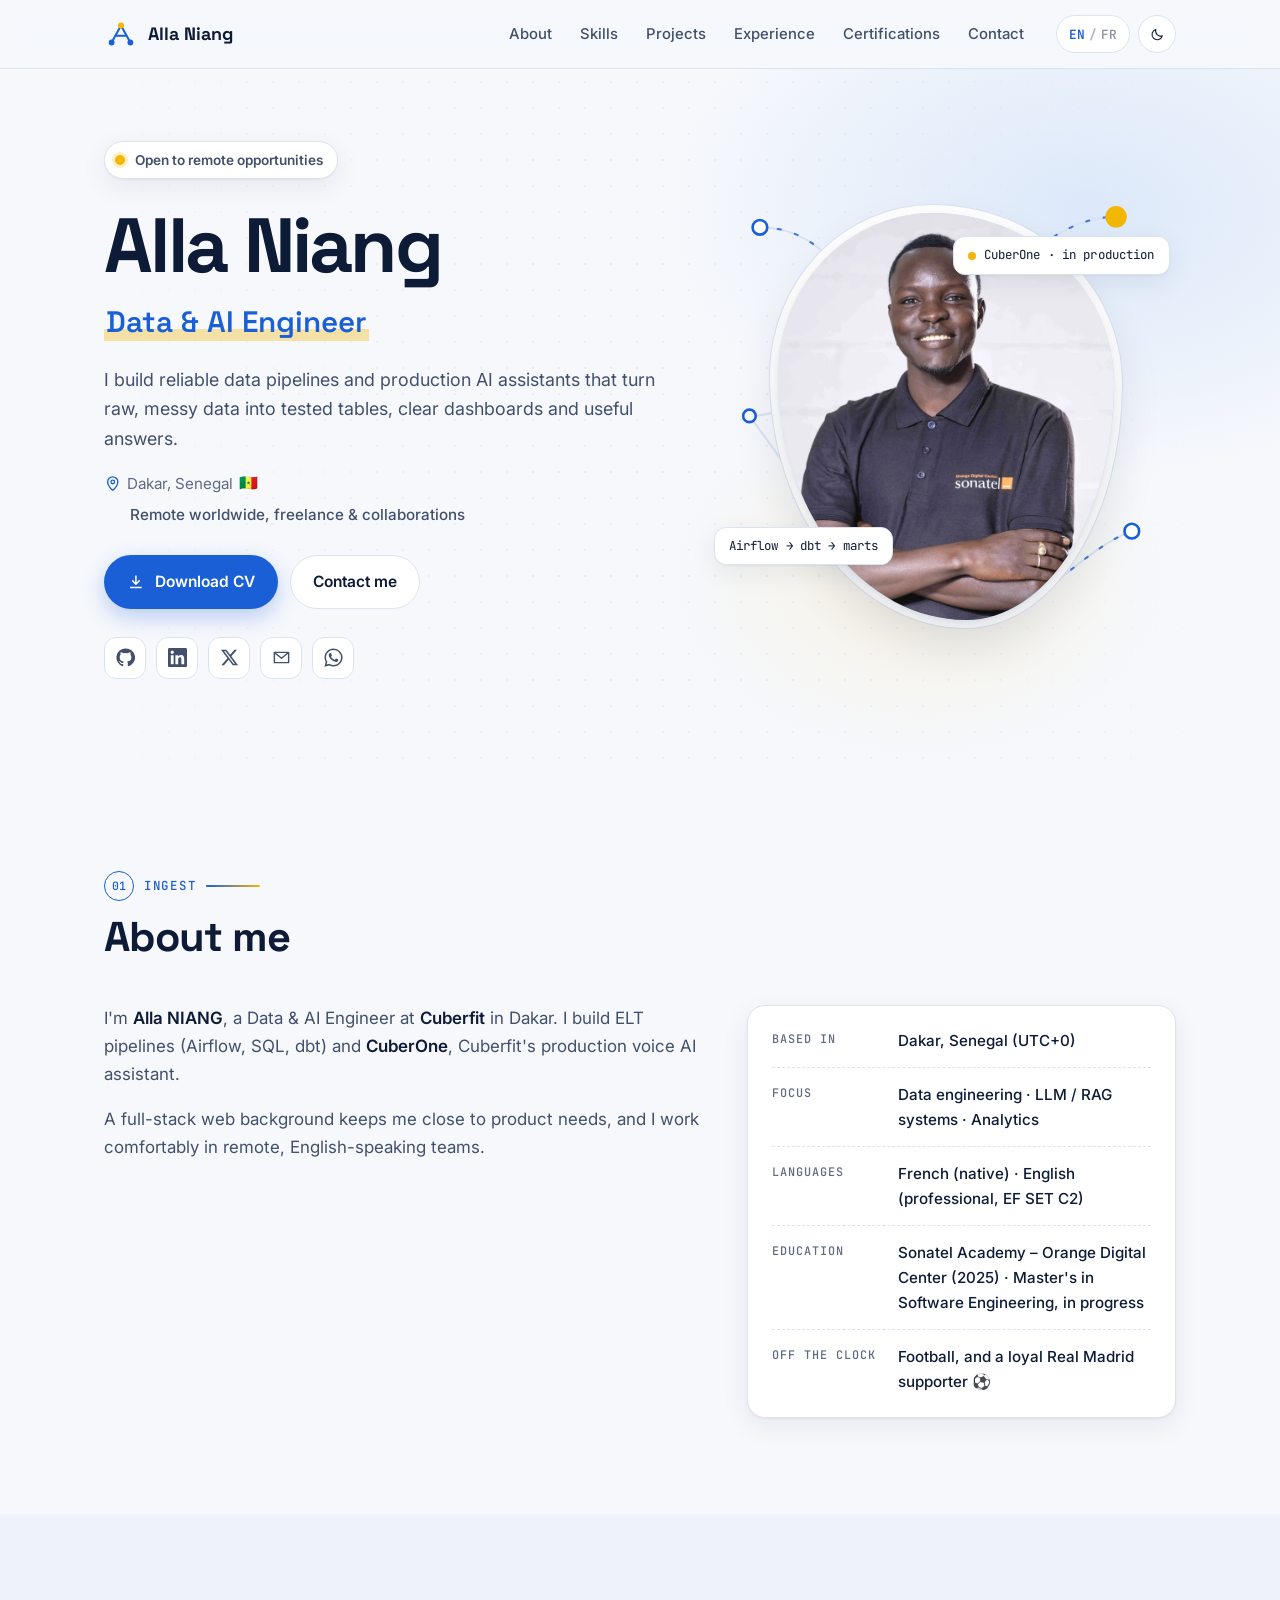
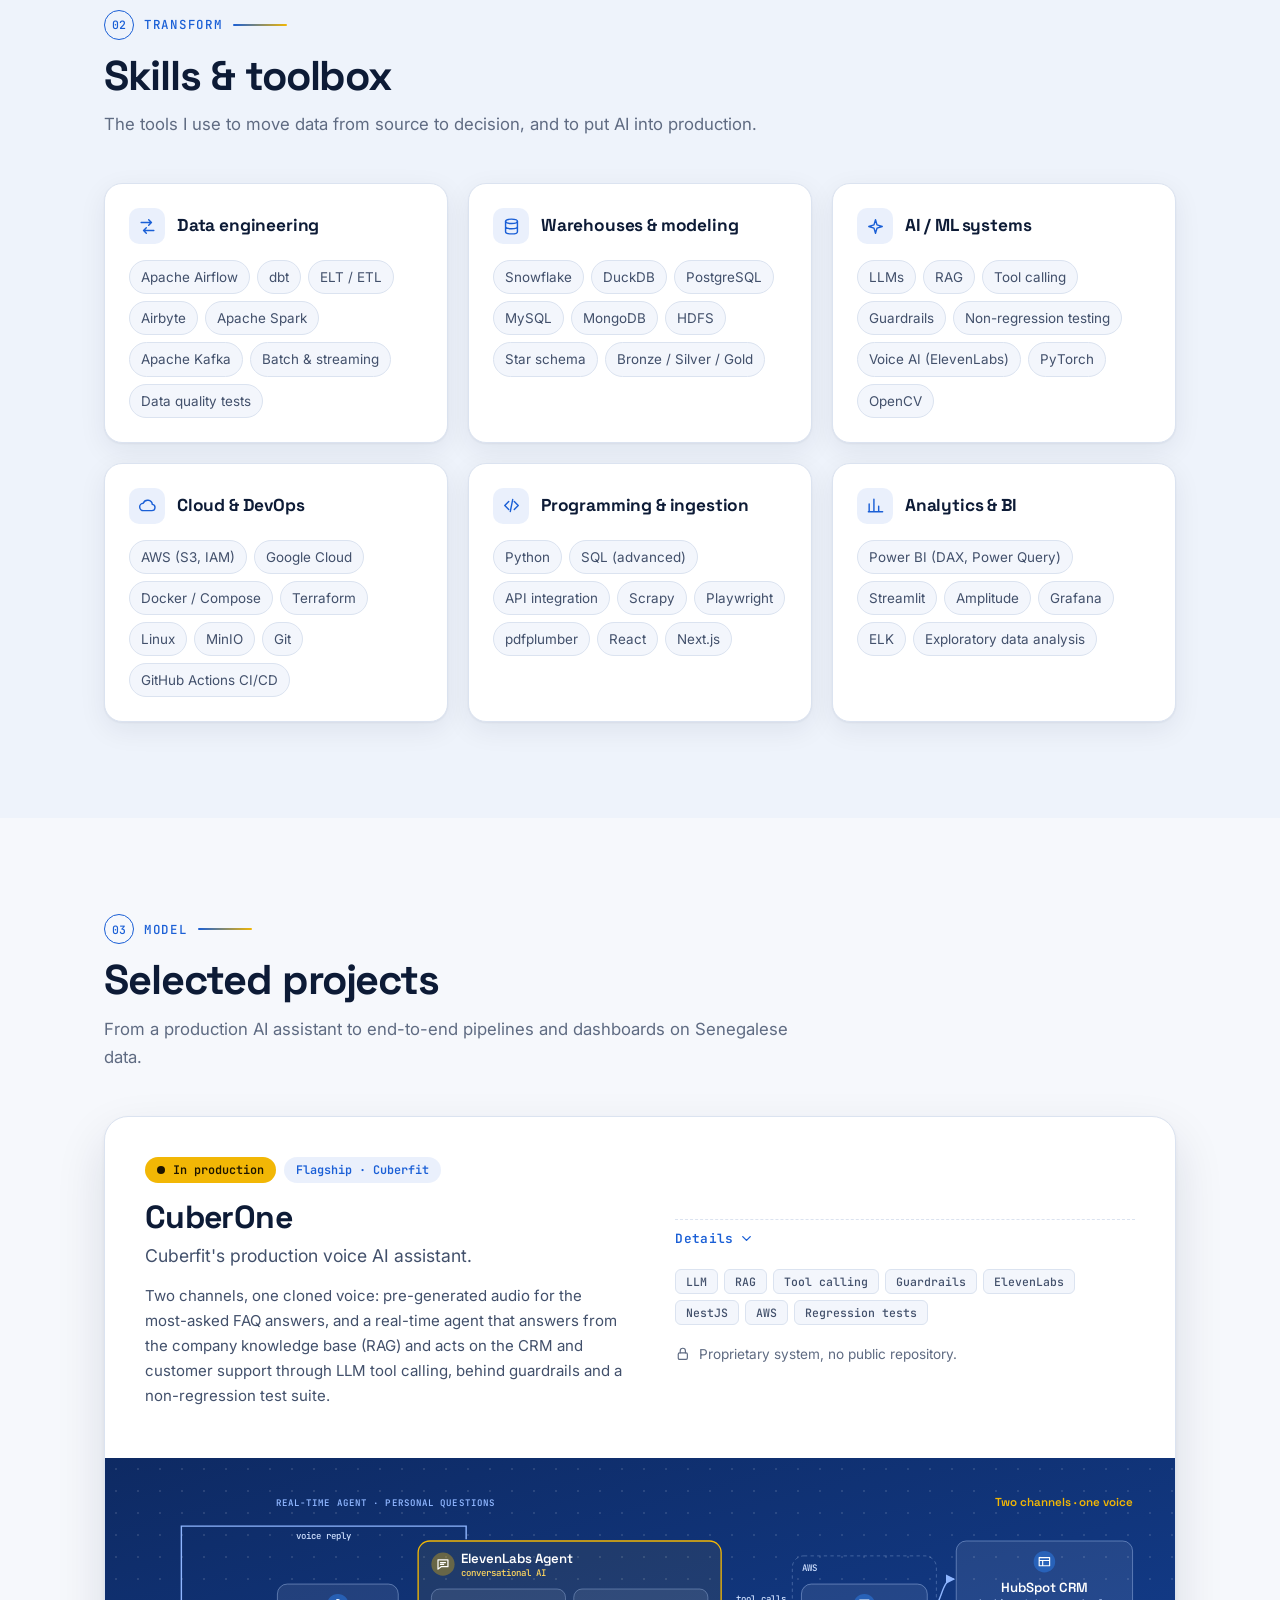
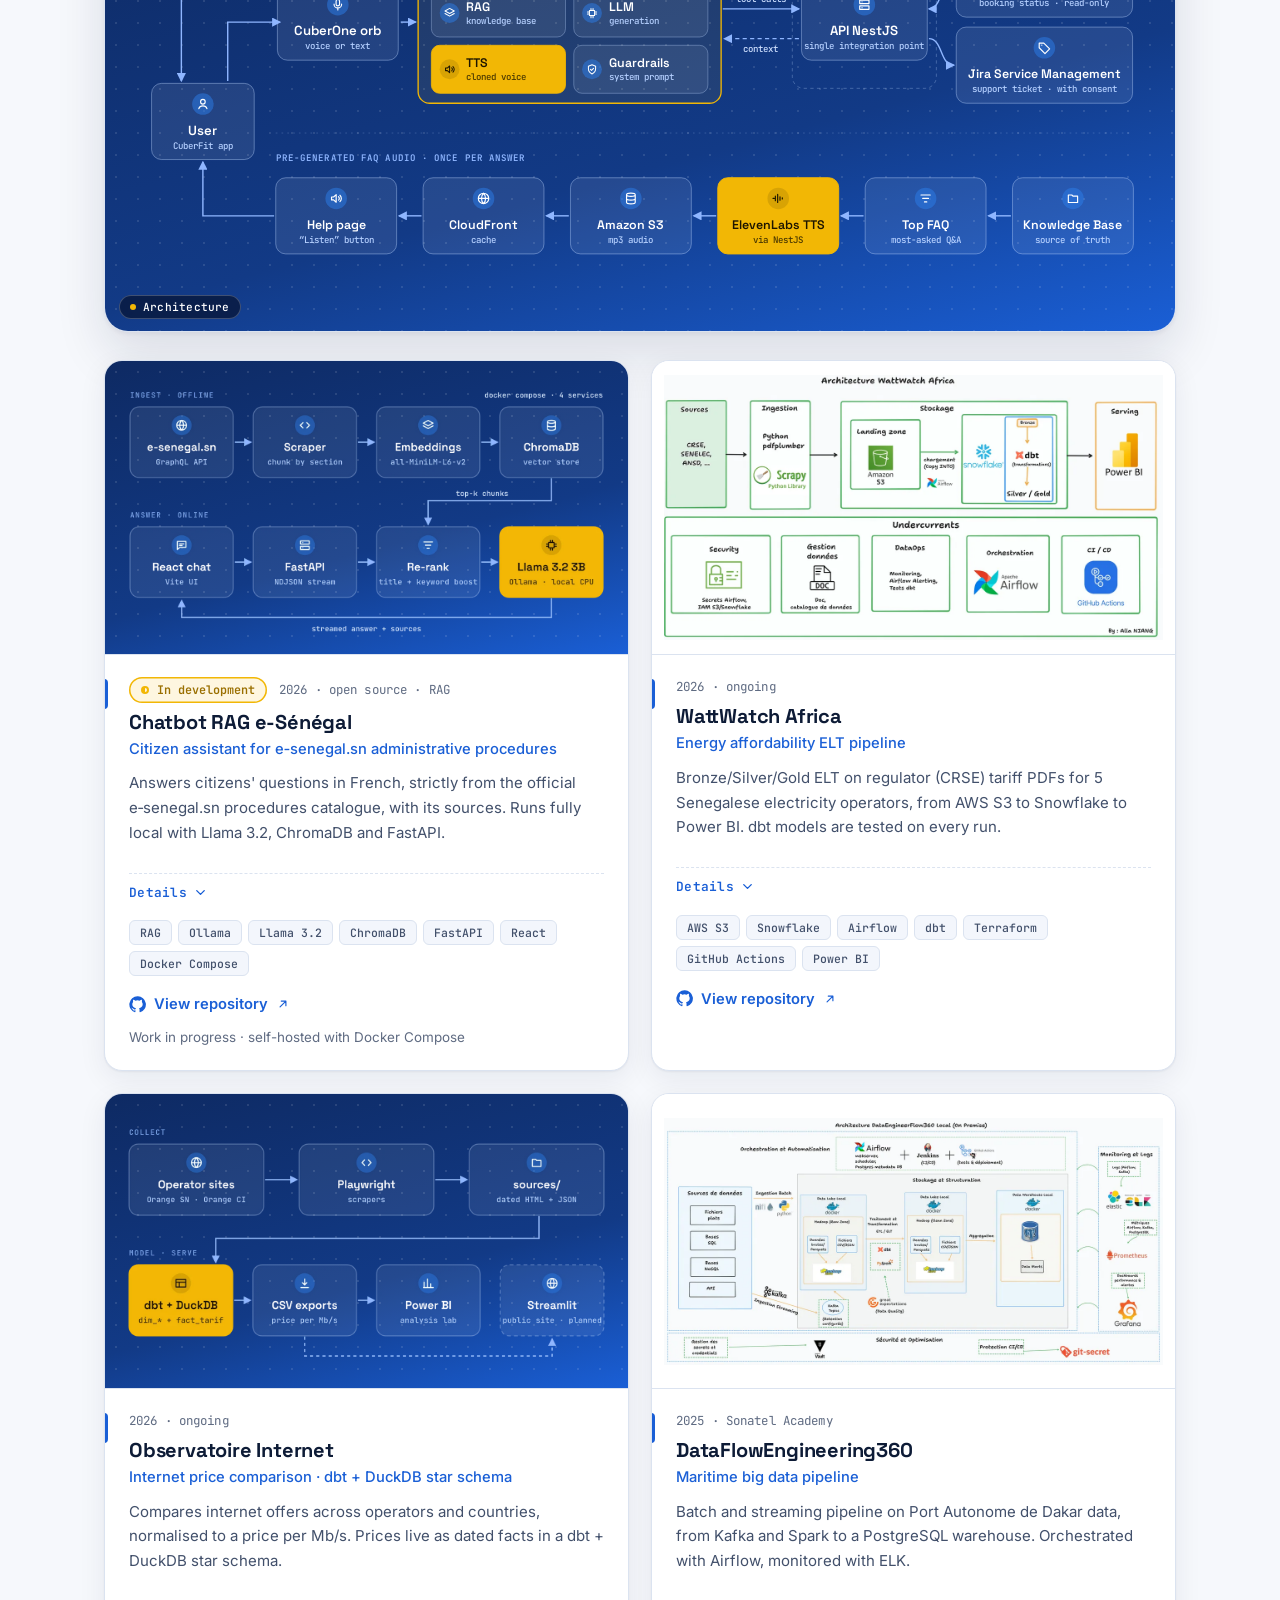
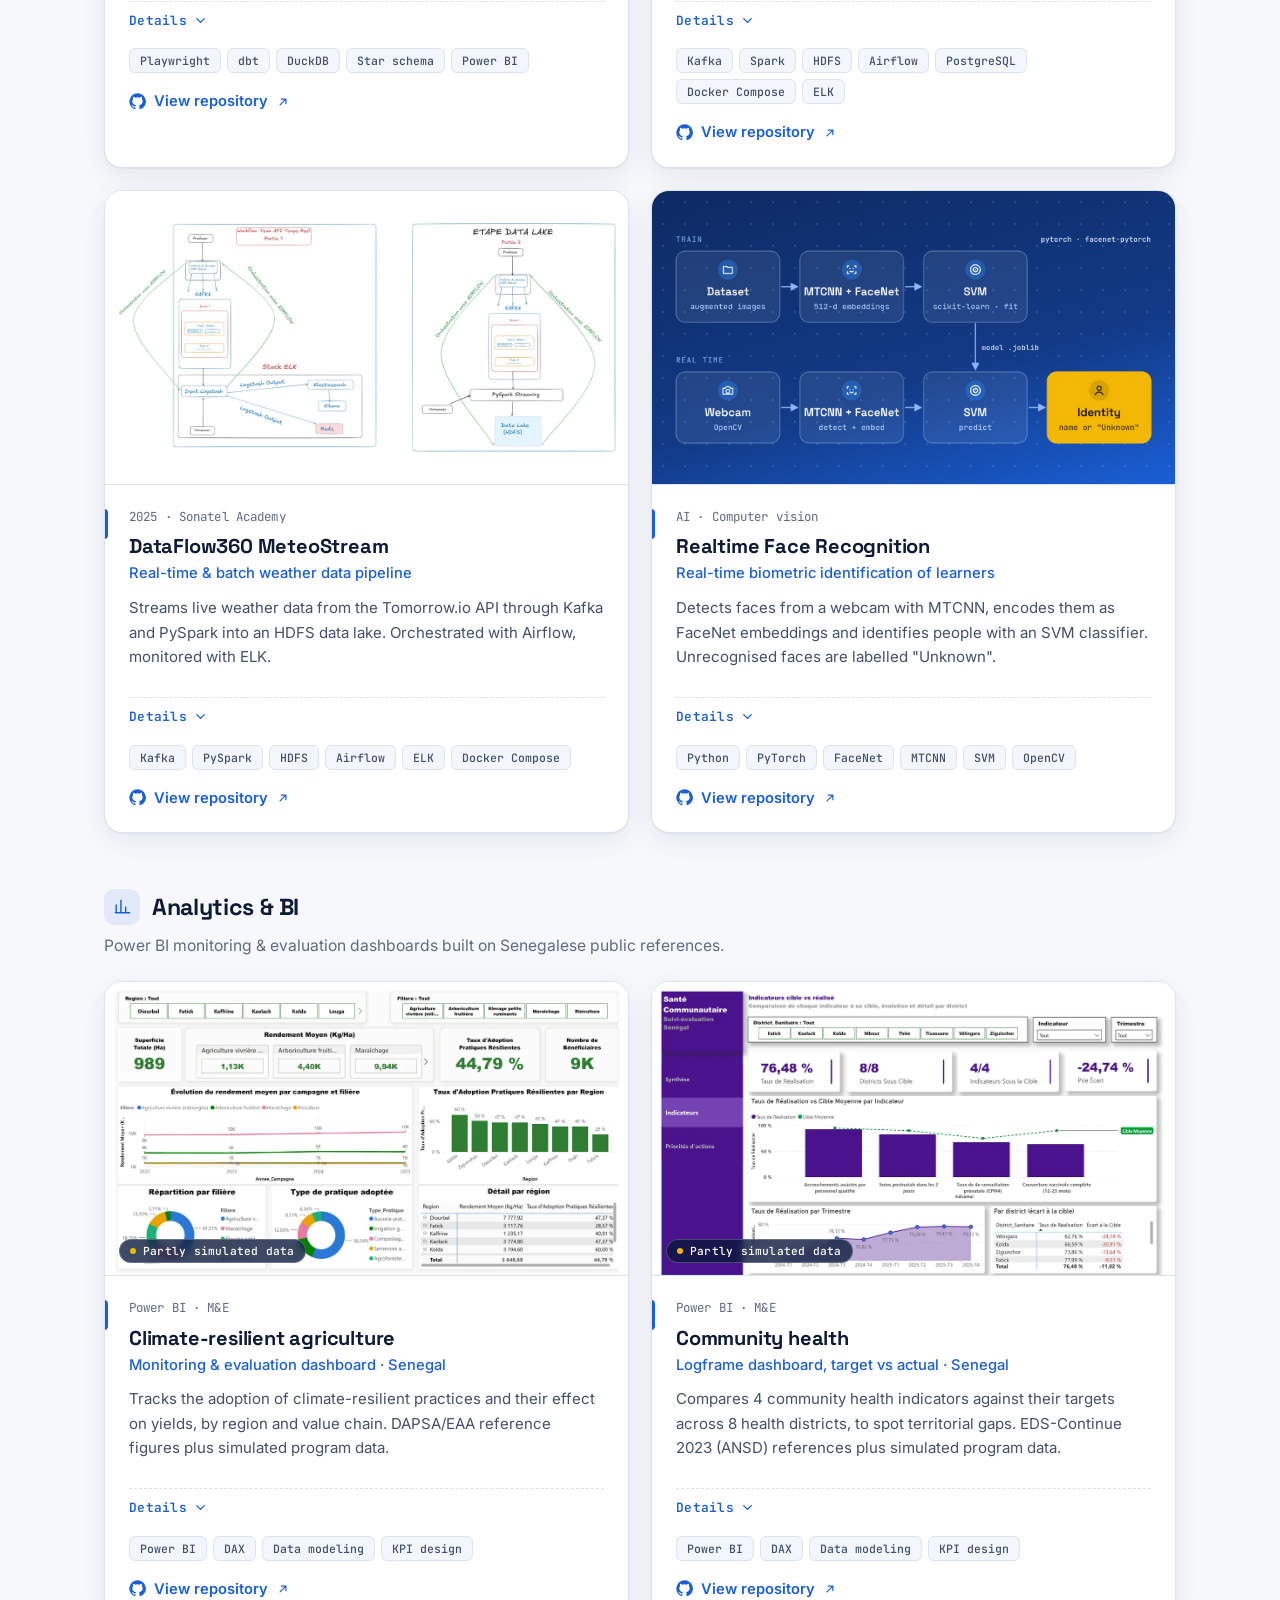
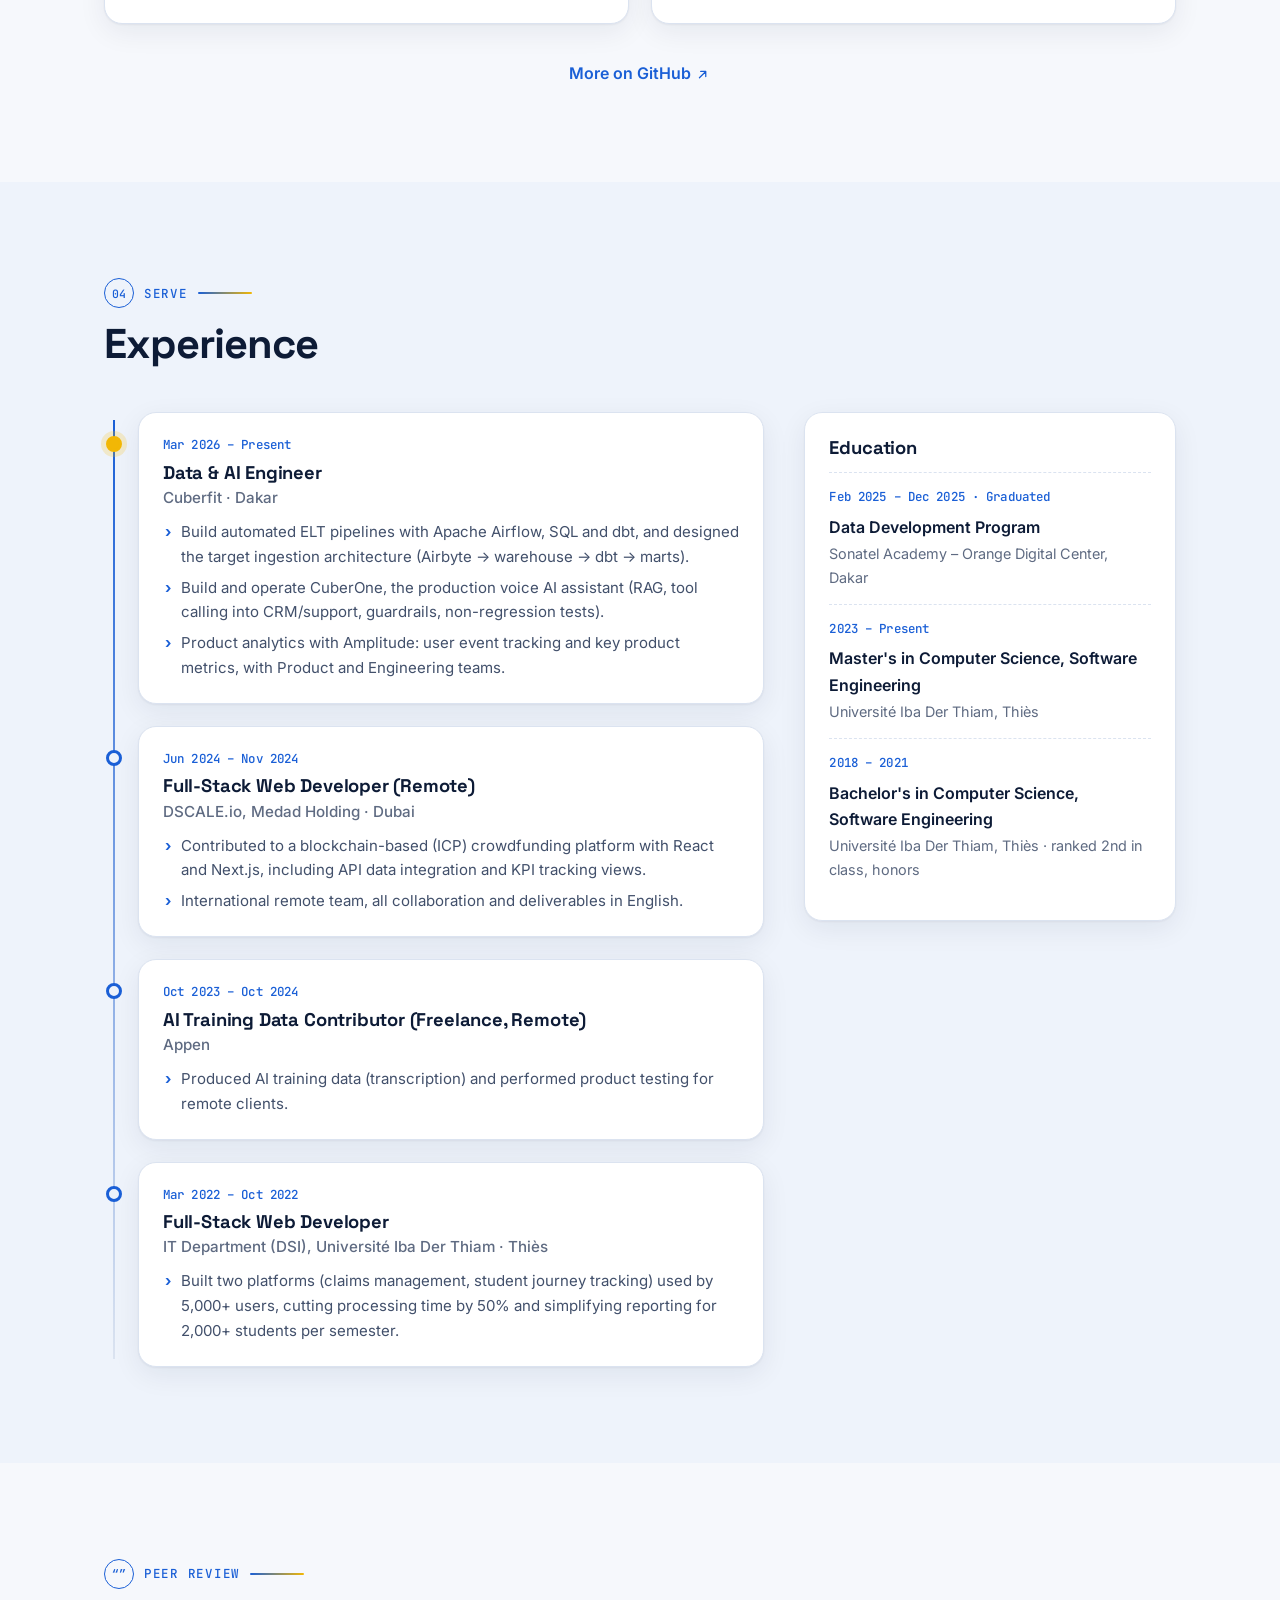
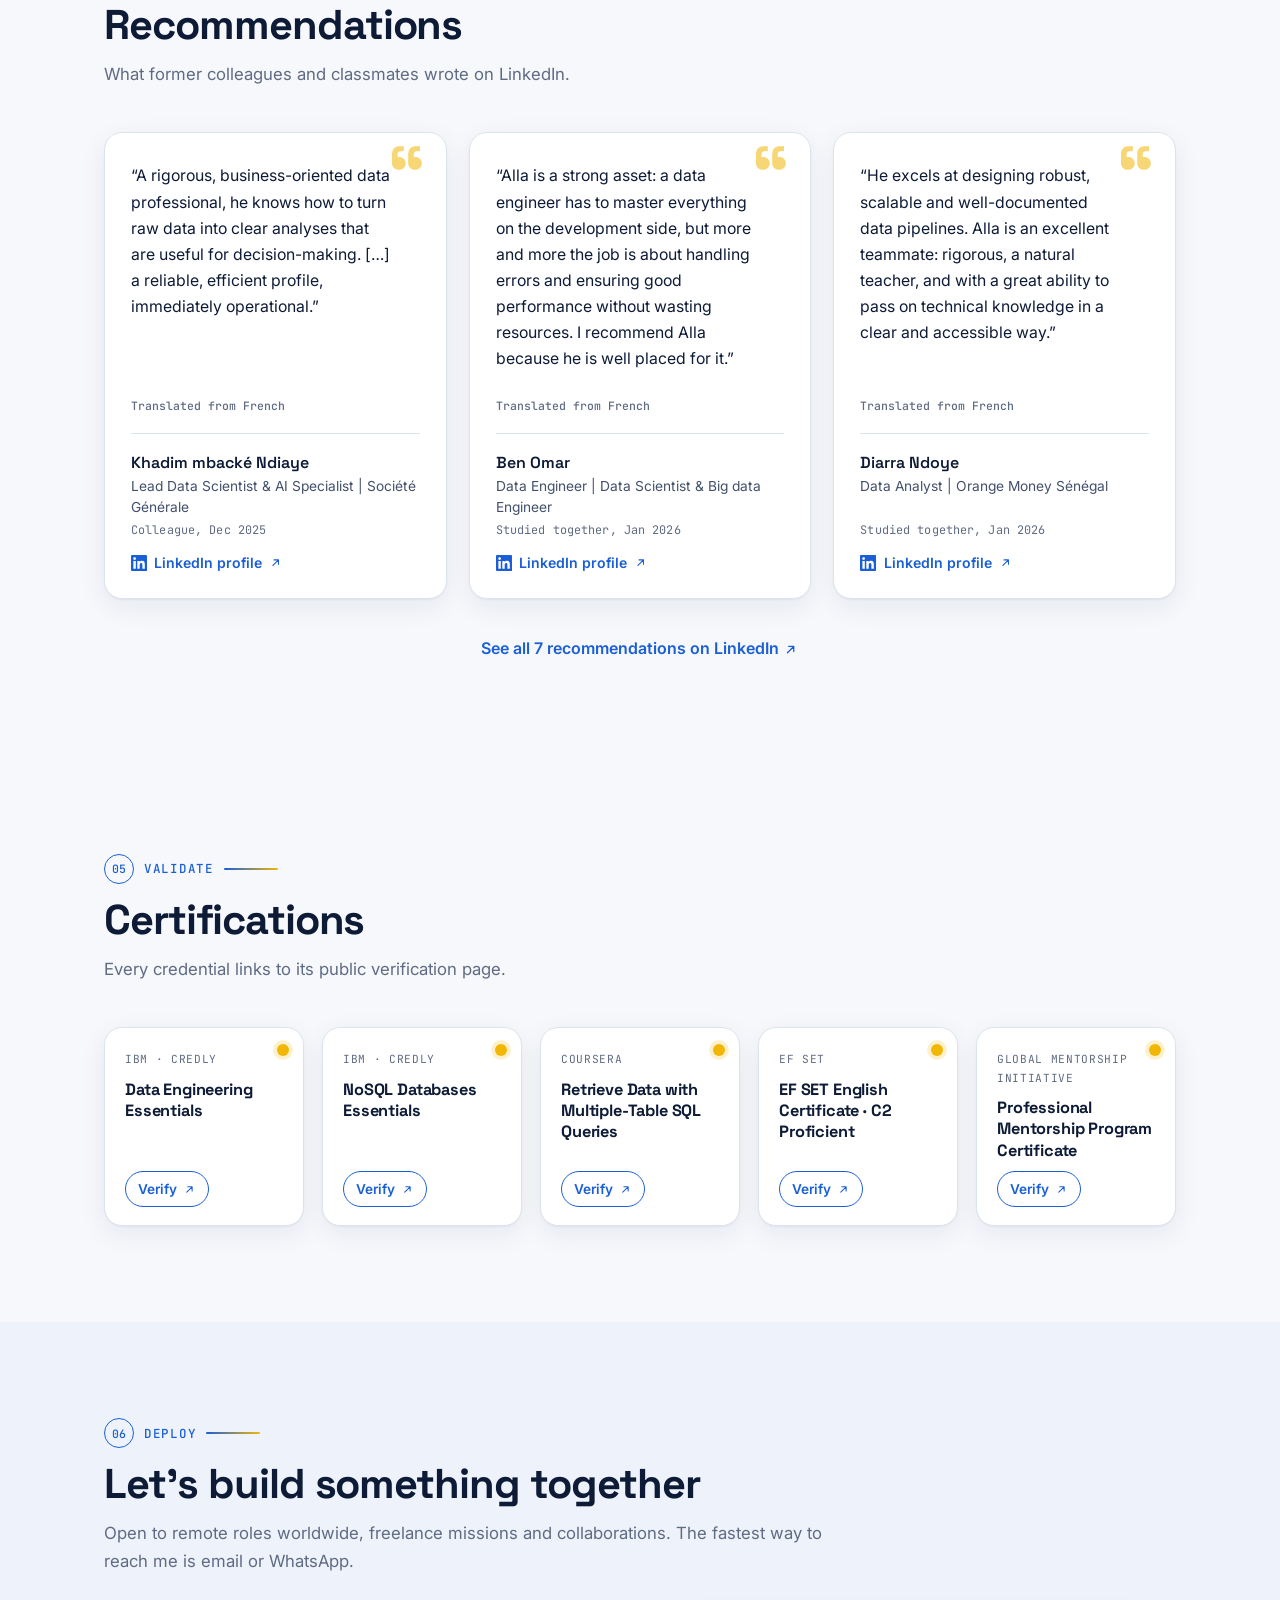
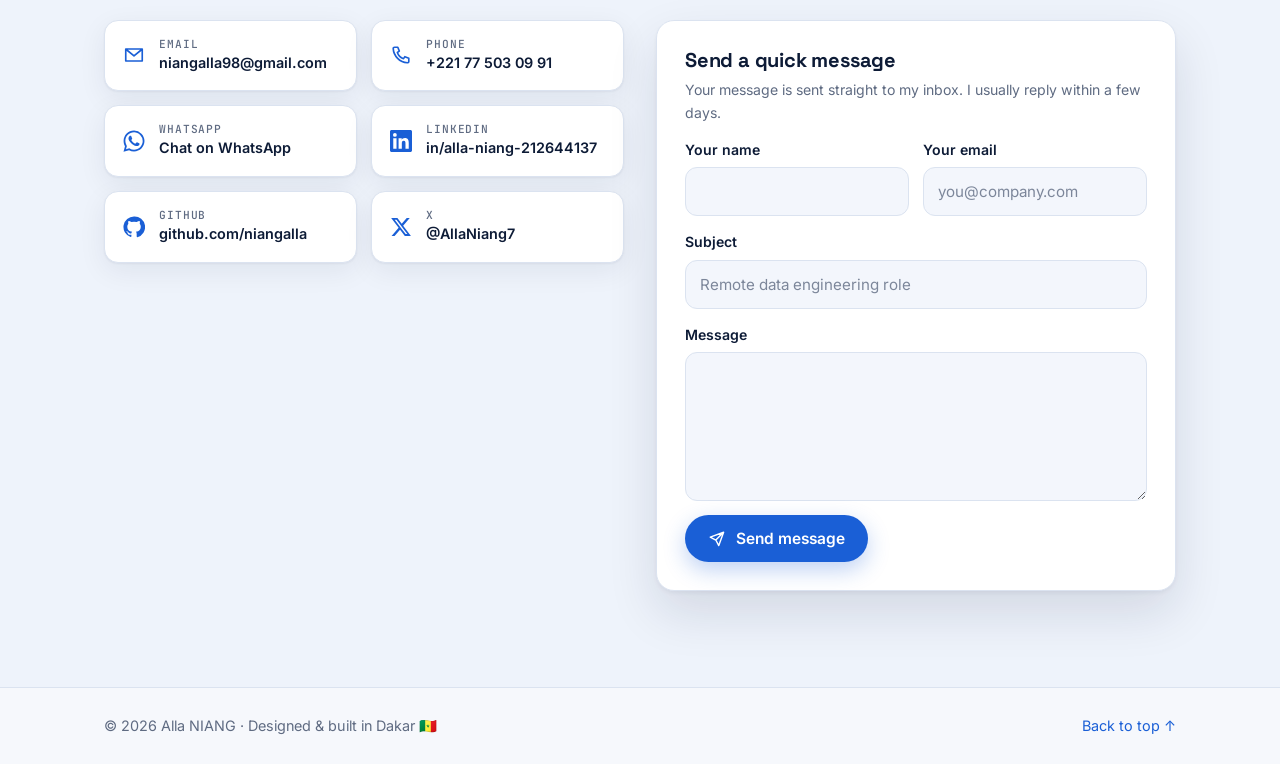
==== commit c183b09b: "Restore Diarra Ndoye recommendation; 3-card Recommendations layout" ====
--- a/index.html
+++ b/index.html
@@ -34,7 +34,7 @@
   <link rel="preconnect" href="https://fonts.googleapis.com">
   <link rel="preconnect" href="https://fonts.gstatic.com" crossorigin>
   <link href="https://fonts.googleapis.com/css2?family=Inter:wght@400;500;600&family=JetBrains+Mono:wght@500&family=Space+Grotesk:wght@500;600;700&display=swap" rel="stylesheet">
-  <link rel="stylesheet" href="css/style.css?v=202610231930">
+  <link rel="stylesheet" href="css/style.css?v=202610232000">
 </head>
 <body>
   <!-- SVG icon sprite -->
@@ -520,6 +520,17 @@
               <a class="reco-link" href="https://www.linkedin.com/in/bentamou/" target="_blank" rel="noopener"><svg class="ic" aria-hidden="true"><use href="#i-linkedin"/></svg><span data-i18n="reco.profile">LinkedIn profile</span><svg class="ic ic-sm" aria-hidden="true"><use href="#i-arrow"/></svg></a>
             </figcaption>
           </figure>
+          <figure class="reco-card reveal">
+            <span class="reco-mark" aria-hidden="true">&ldquo;</span>
+            <blockquote><p data-i18n="reco.3.q">“He excels at designing robust, scalable and well-documented data pipelines. Alla is an excellent teammate: rigorous, a natural teacher, and with a great ability to pass on technical knowledge in a clear and accessible way.”</p></blockquote>
+            <p class="reco-tr" data-i18n="reco.tr">Translated from French</p>
+            <figcaption>
+              <span class="reco-name">Diarra Ndoye</span>
+              <span class="reco-head">Data Analyst | Orange Money Sénégal</span>
+              <span class="reco-rel mono" data-i18n="reco.3.rel">Studied together, Jan 2026</span>
+              <a class="reco-link" href="https://www.linkedin.com/in/diarra-ndoye-7b944a23a/" target="_blank" rel="noopener"><svg class="ic" aria-hidden="true"><use href="#i-linkedin"/></svg><span data-i18n="reco.profile">LinkedIn profile</span><svg class="ic ic-sm" aria-hidden="true"><use href="#i-arrow"/></svg></a>
+            </figcaption>
+          </figure>
         </div>
         <p class="more-link reveal"><a href="https://www.linkedin.com/in/alla-niang-212644137/details/recommendations/" target="_blank" rel="noopener"><span data-i18n="reco.all">See all 7 recommendations on LinkedIn</span> <svg class="ic ic-sm" aria-hidden="true"><use href="#i-arrow"/></svg></a></p>
       </div>
@@ -622,6 +633,6 @@
     </div>
   </footer>
 
-  <script src="js/main.js?v=202610231930" defer></script>
+  <script src="js/main.js?v=202610232000" defer></script>
 </body>
 </html>
--- a/css/style.css
+++ b/css/style.css
@@ -407,7 +407,7 @@
 .group-sub { color: var(--muted); margin: 8px 0 0; font-size: .98rem; }
 
 /* Recommendations */
-.reco-grid { display: grid; grid-template-columns: repeat(2, minmax(0, 1fr)); gap: 22px; align-items: stretch; }
+.reco-grid { display: grid; grid-template-columns: repeat(3, minmax(0, 1fr)); gap: 22px; align-items: stretch; }
 .reco-card {
   margin: 0; position: relative; display: flex; flex-direction: column; padding: 30px 26px 24px;
   background: var(--surface); border: 1px solid var(--line); border-radius: var(--radius); box-shadow: var(--shadow);
@@ -420,6 +420,7 @@
 .reco-card figcaption { margin-top: auto; padding-top: 18px; display: grid; gap: 3px; border-top: 1px solid var(--line); }
 .reco-name { font: 600 1rem var(--f-head); color: var(--text); }
 .reco-head { font-size: .86rem; color: var(--text-2); }
+@media (min-width: 961px) { .reco-head { line-height: 1.5; min-height: 3em; } }
 .reco-rel { font-size: .74rem; color: var(--muted); }
 .reco-link { margin-top: 8px; display: inline-flex; align-items: center; gap: 7px; font-weight: 600; font-size: .88rem; width: fit-content; }
 .pc-note { color: var(--muted); font-size: .84rem; }
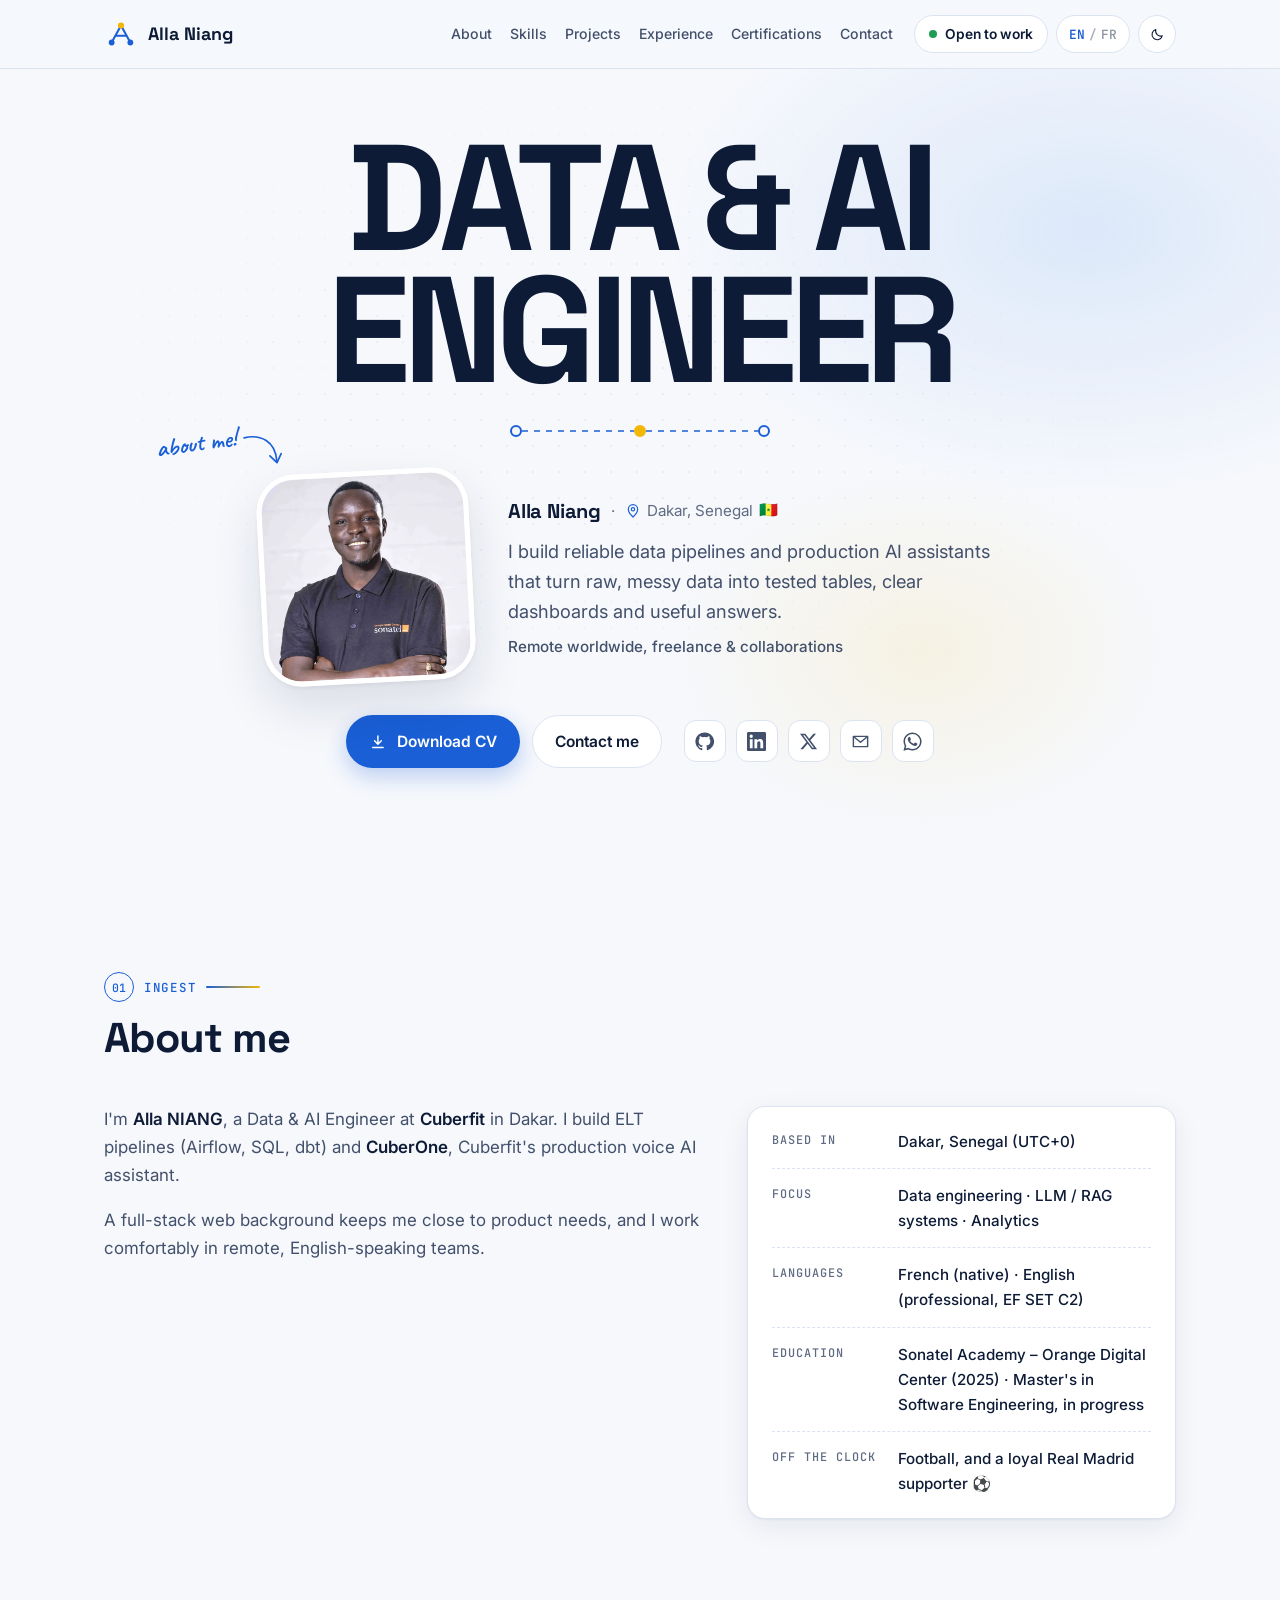
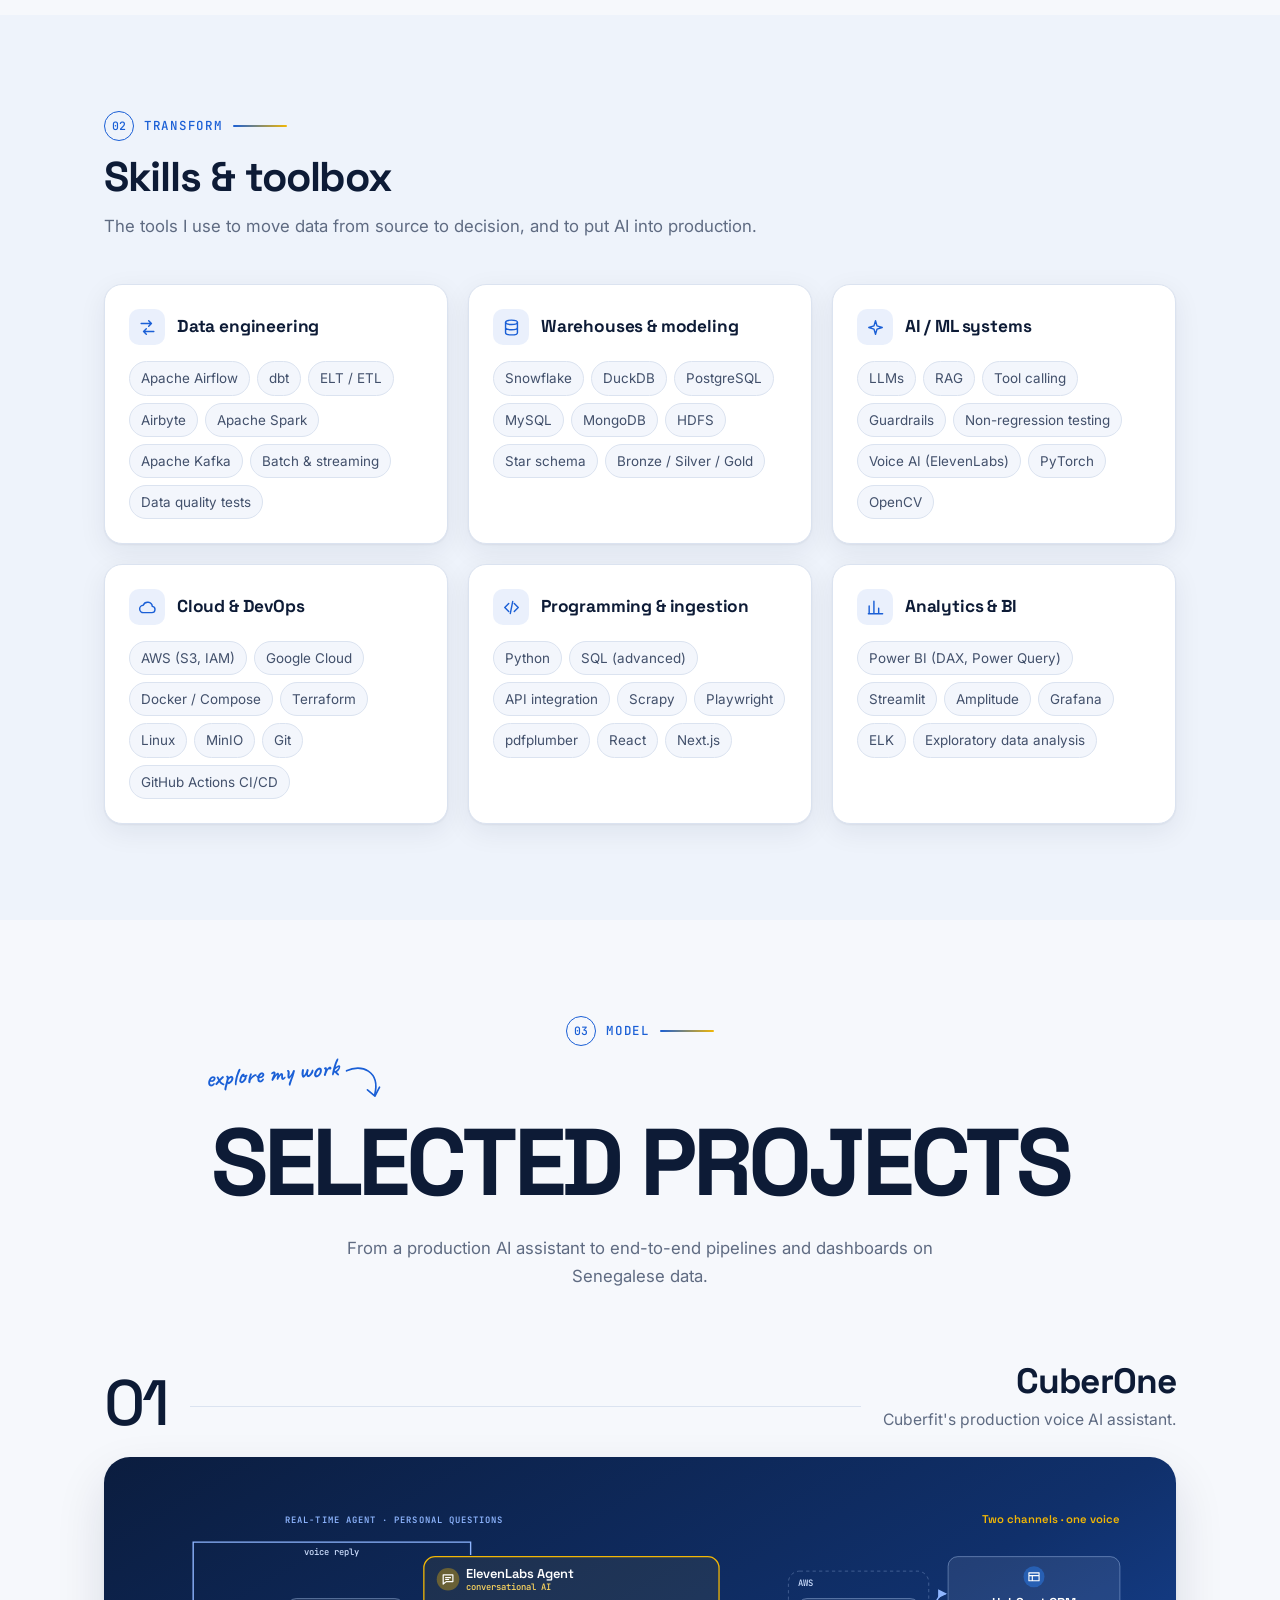
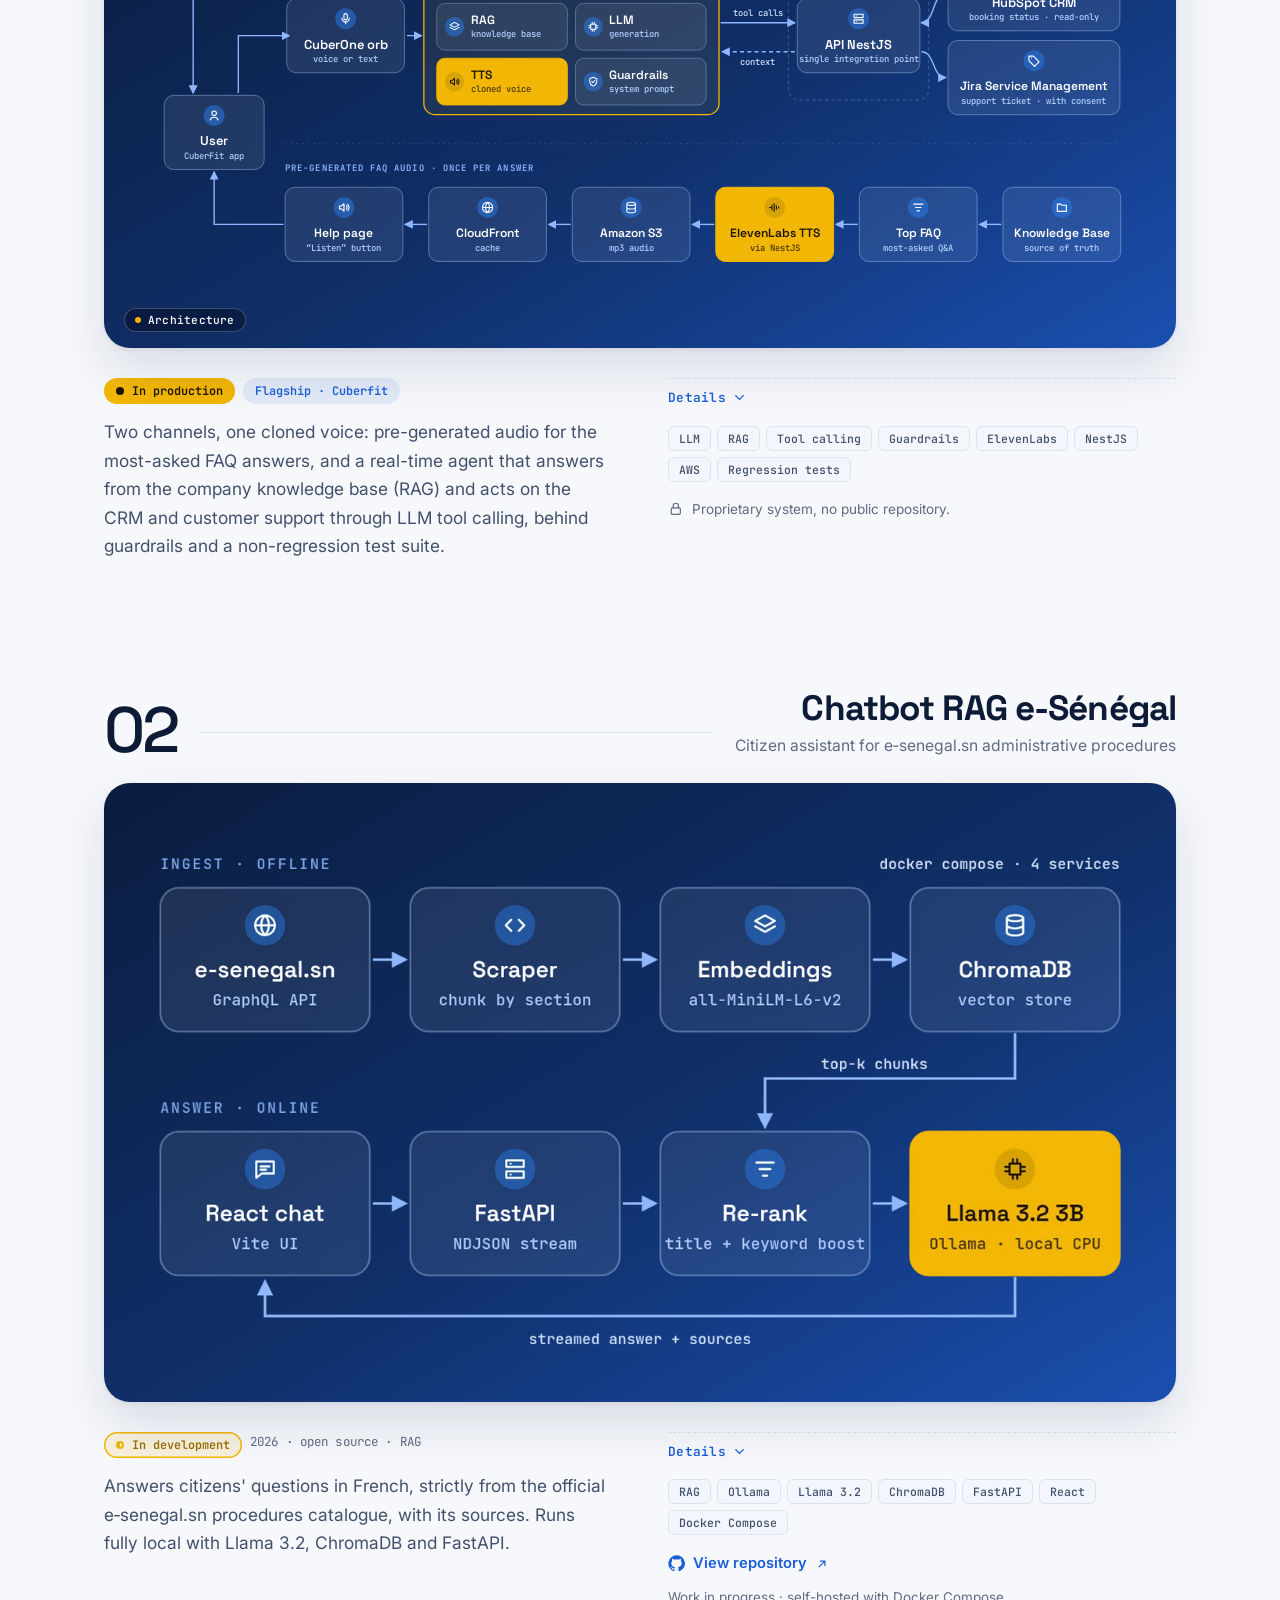
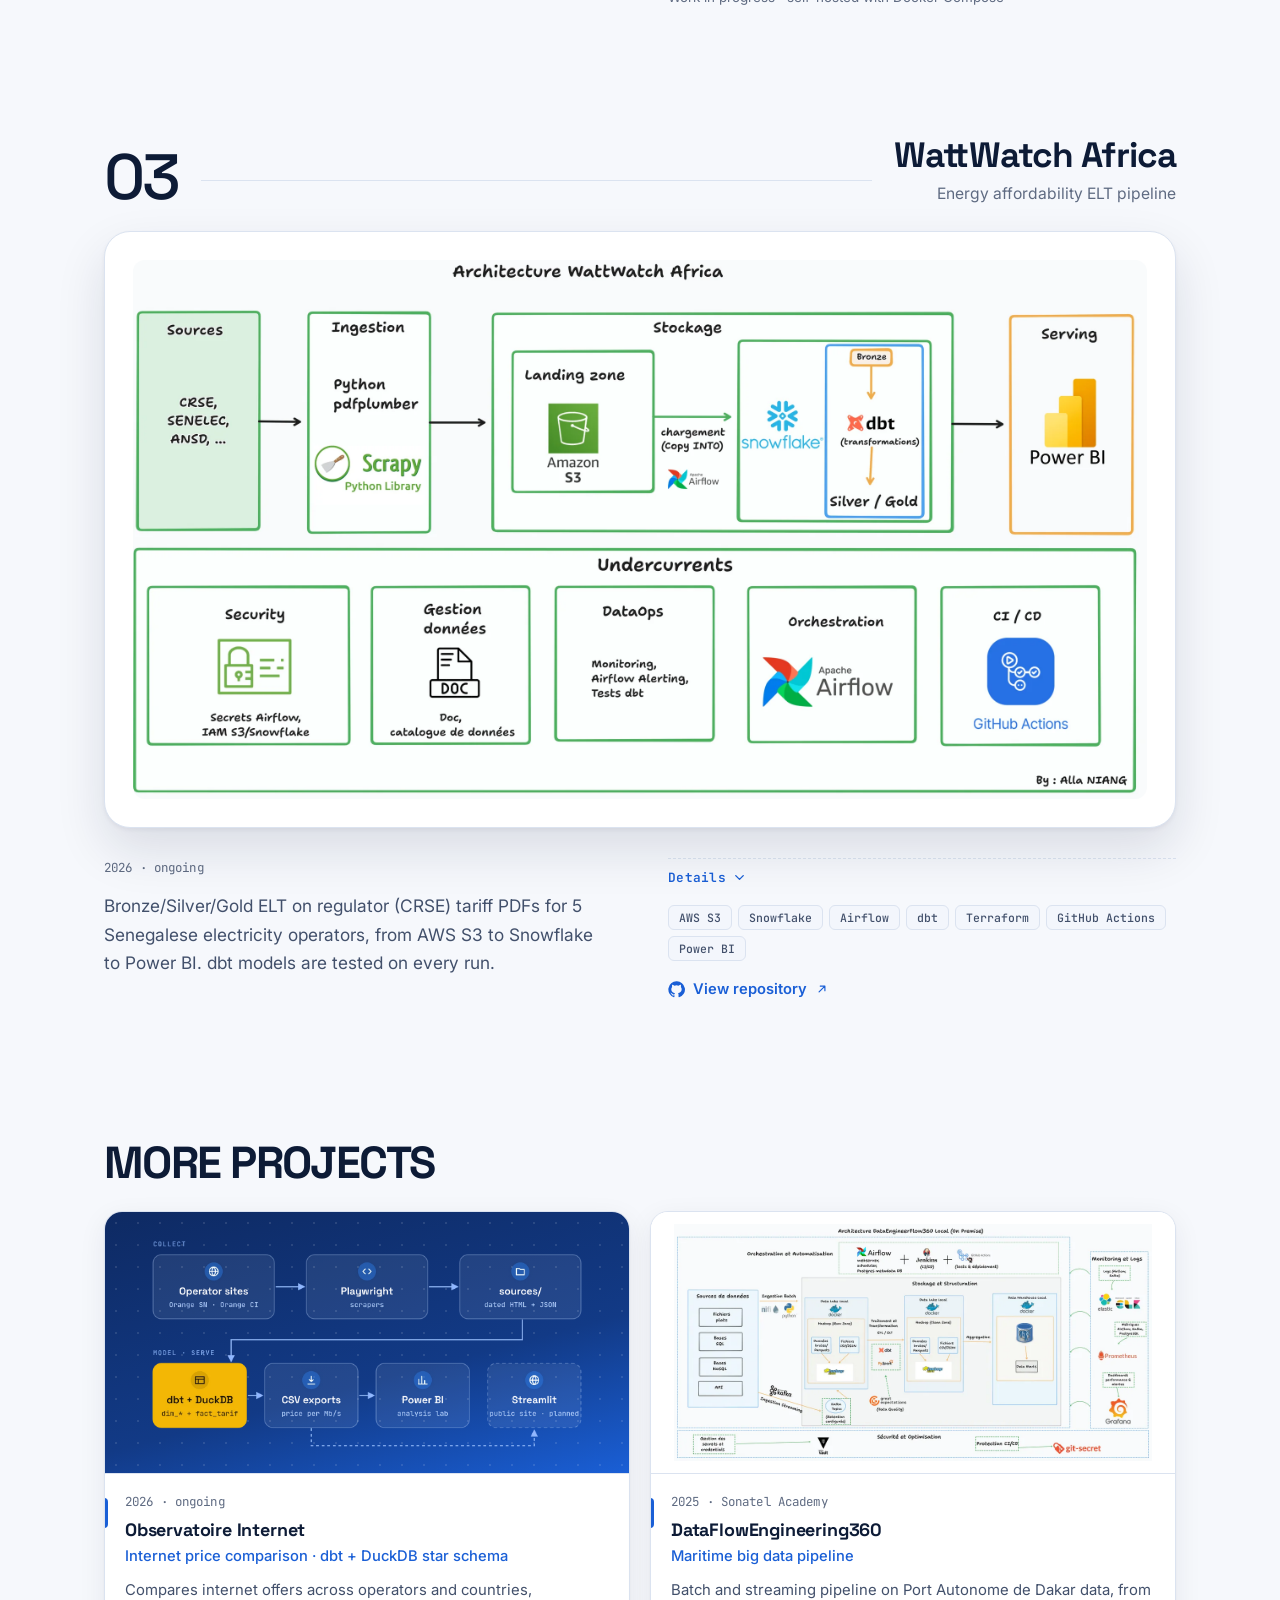
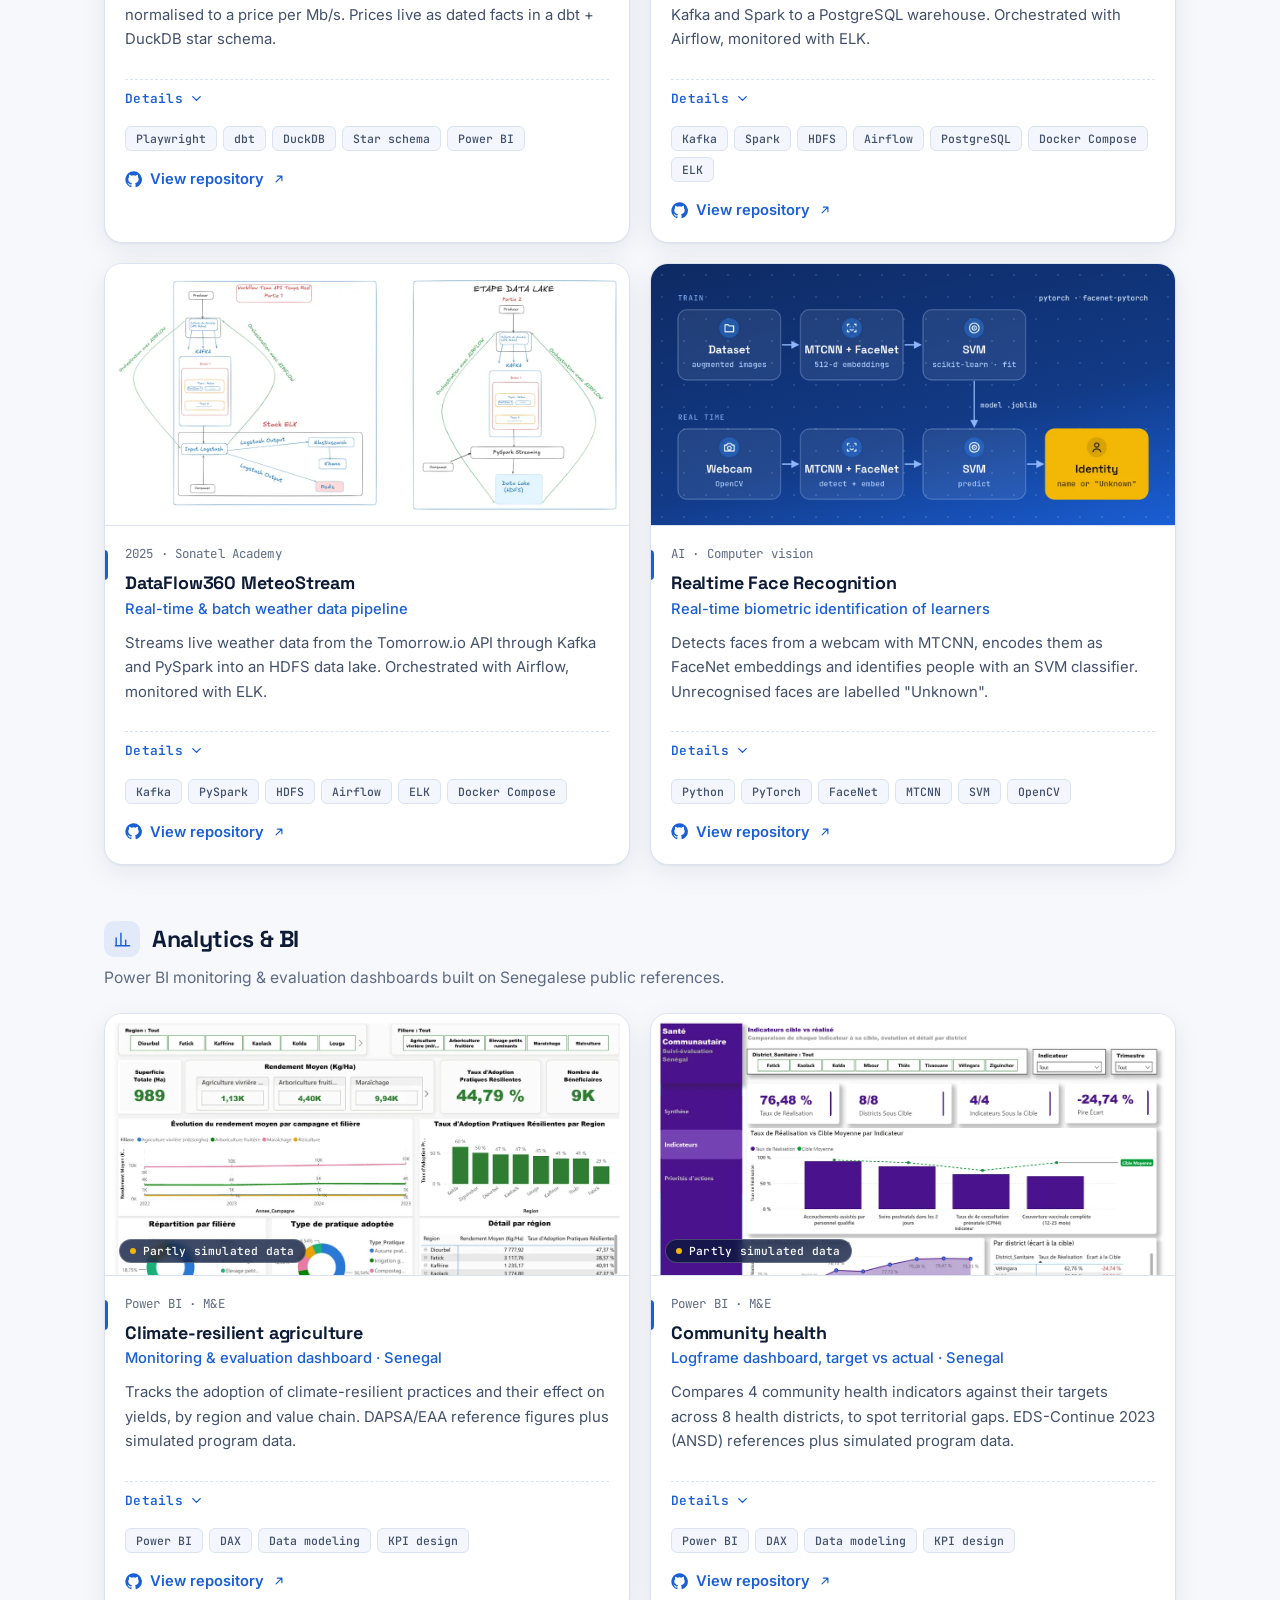
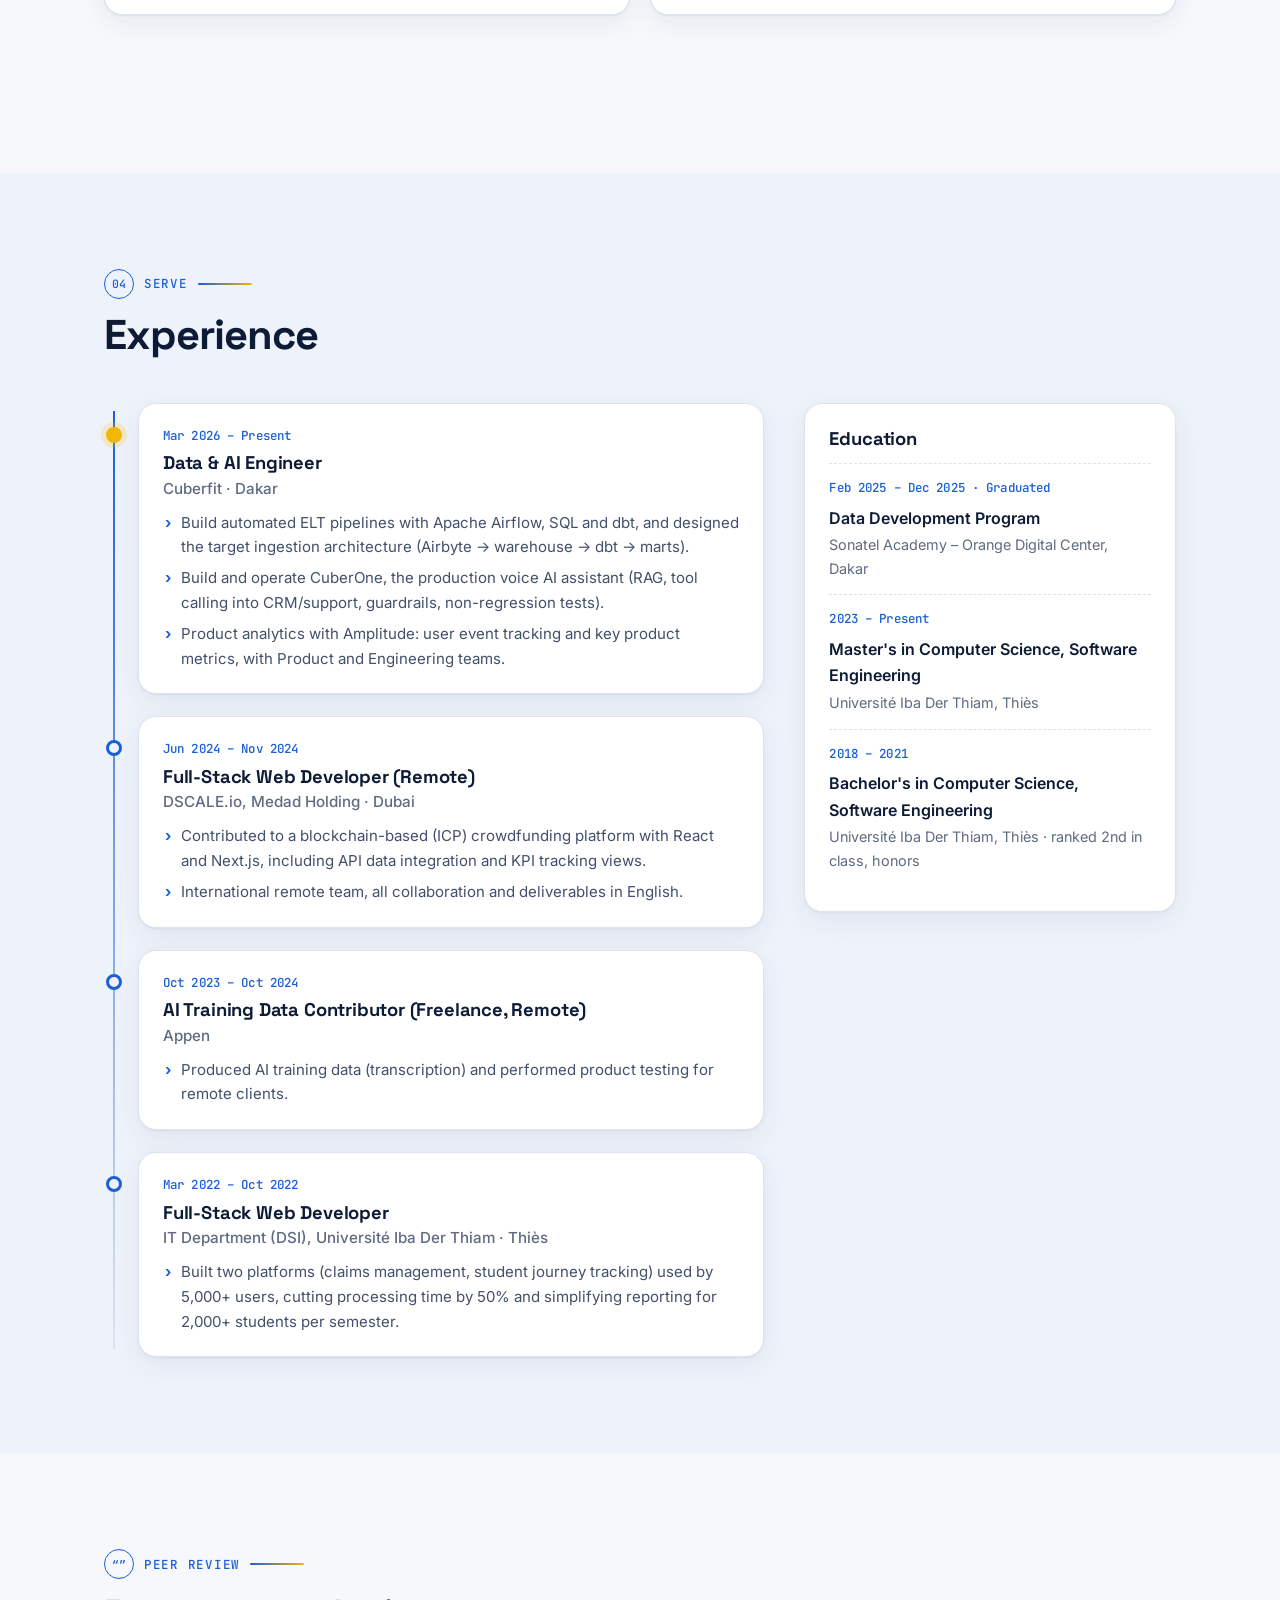
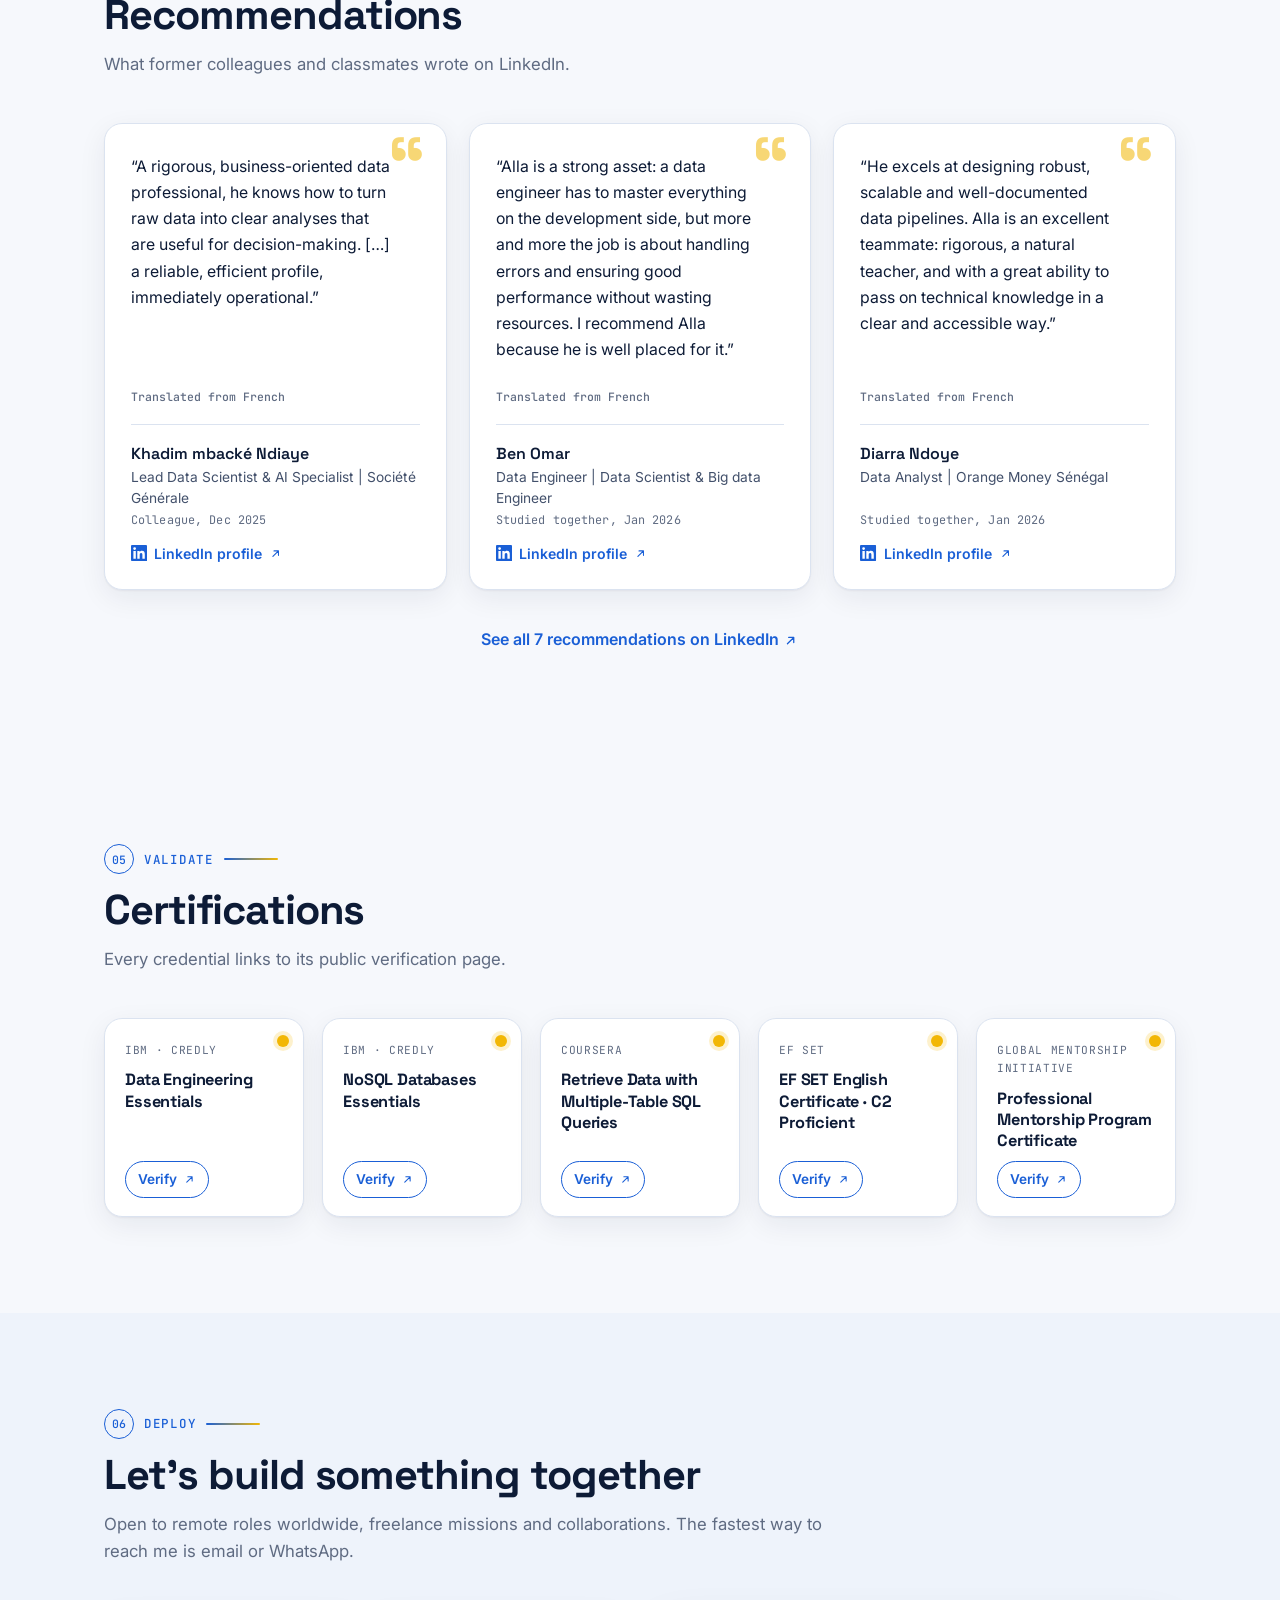
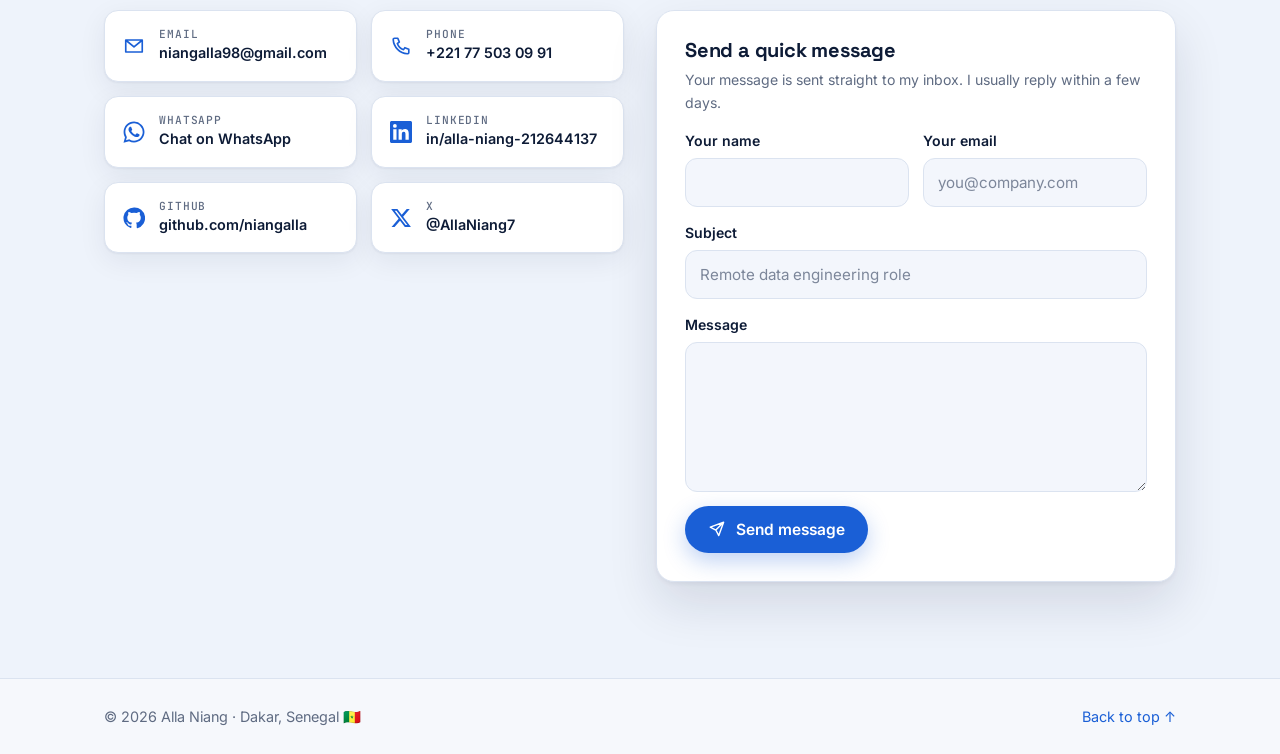
==== commit 4f8f08f5: "Promote v2 redesign to the main site; /draft now redirects to / (rollback: tag v1-original)" ====
--- a/index.html
+++ b/index.html
@@ -33,8 +33,8 @@
   <script>try{var t=localStorage.getItem('an-theme');if(t)document.documentElement.setAttribute('data-theme',t);}catch(e){}</script>
   <link rel="preconnect" href="https://fonts.googleapis.com">
   <link rel="preconnect" href="https://fonts.gstatic.com" crossorigin>
-  <link href="https://fonts.googleapis.com/css2?family=Inter:wght@400;500;600&family=JetBrains+Mono:wght@500&family=Space+Grotesk:wght@500;600;700&display=swap" rel="stylesheet">
-  <link rel="stylesheet" href="css/style.css?v=202610232000">
+  <link href="https://fonts.googleapis.com/css2?family=Caveat:wght@600&family=Inter:wght@400;500;600&family=JetBrains+Mono:wght@500&family=Space+Grotesk:wght@500;600;700&display=swap" rel="stylesheet">
+  <link rel="stylesheet" href="css/style.css?v=202610232040">
 </head>
 <body>
   <!-- SVG icon sprite -->
@@ -79,6 +79,7 @@
         </ul>
       </nav>
       <div class="header-tools">
+        <a class="open-pill" href="#contact"><span class="open-dot" aria-hidden="true"></span><span data-i18n="nav.open">Open to work</span></a>
         <button class="tool-btn lang-btn" id="lang-toggle" type="button" aria-label="Passer en français">
           <span data-lang-opt="en">EN</span><span class="sep" aria-hidden="true">/</span><span data-lang-opt="fr">FR</span>
         </button>
@@ -110,14 +111,27 @@
 
   <main id="main">
     <!-- HERO -->
-    <section class="hero" id="hero" aria-labelledby="hero-title">
-      <div class="container hero-grid">
-        <div class="hero-copy reveal">
-          <p class="availability"><span class="avail-dot" aria-hidden="true"></span><span data-i18n="hero.badge">Open to remote opportunities</span></p>
-          <h1 id="hero-title" class="hero-name">Alla Niang</h1>
-          <p class="hero-role"><span data-i18n="hero.role">Data &amp; AI Engineer</span></p>
-          <p class="hero-pitch" data-i18n="hero.pitch">I build reliable data pipelines and production AI assistants that turn raw, messy data into tested tables, clear dashboards and useful answers.</p>
-          <p class="hero-loc"><svg class="ic" aria-hidden="true"><use href="#i-pin"/></svg><span data-i18n="hero.loc">Dakar, Senegal</span> <span class="flag" role="img" aria-label="Senegal">🇸🇳</span><span class="hero-remote" data-i18n="hero.remote">Remote worldwide, freelance &amp; collaborations</span></p>
+    <section class="hero hero--mega" id="hero" aria-labelledby="hero-title">
+      <div class="container hero-stack">
+        <h1 id="hero-title" class="mega reveal" data-i18n-html="hero.mega">Data &amp; AI<br>Engineer</h1>
+        <div class="hero-flow" aria-hidden="true"><span class="hf-node"></span><span class="hf-line"></span><span class="hf-node hf-gold"></span><span class="hf-line"></span><span class="hf-node"></span></div>
+        <div class="hero-intro reveal">
+          <div class="hero-photo-wrap">
+            <p class="anno anno--about" aria-hidden="true"><span data-i18n="anno.about">about me!</span><svg class="anno-arrow" viewBox="0 0 60 60" aria-hidden="true"><path d="M8 8 C 30 6, 48 18, 46 44"/><path d="M38 36 L46 46 L53 35"/></svg></p>
+            <div class="hero-photo">
+              <picture>
+              <source srcset="assets/alla-niang.webp" type="image/webp">
+              <img src="assets/alla-niang.jpg" width="800" height="1000" alt="Portrait of Alla Niang, smiling with arms crossed" data-i18n-alt="hero.photoAlt" fetchpriority="high">
+            </picture>
+            </div>
+          </div>
+          <div class="hero-intro-text">
+            <p class="hero-hello"><span class="hero-me">Alla Niang</span><span class="hero-dotsep" aria-hidden="true">·</span><svg class="ic" aria-hidden="true"><use href="#i-pin"/></svg><span data-i18n="hero.loc">Dakar, Senegal</span> <span class="flag" role="img" aria-label="Senegal">🇸🇳</span></p>
+            <p class="hero-pitch" data-i18n="hero.pitch">I build reliable data pipelines and production AI assistants that turn raw, messy data into tested tables, clear dashboards and useful answers.</p>
+            <p class="hero-remote" data-i18n="hero.remote">Remote worldwide, freelance &amp; collaborations</p>
+          </div>
+        </div>
+        <div class="hero-actions reveal">
           <div class="hero-ctas">
             <a class="btn btn-primary" href="assets/Alla_Niang_CV.pdf" download="Alla_Niang_CV.pdf">
               <svg class="ic" aria-hidden="true"><use href="#i-download"/></svg><span data-i18n="hero.cv">Download CV</span>
@@ -131,37 +145,6 @@
             <li><a href="mailto:niangalla98@gmail.com" aria-label="Email"><svg class="ic" aria-hidden="true"><use href="#i-mail"/></svg></a></li>
             <li><a href="https://wa.me/221775030991" target="_blank" rel="noopener" aria-label="WhatsApp"><svg class="ic" aria-hidden="true"><use href="#i-whatsapp"/></svg></a></li>
           </ul>
-        </div>
-
-        <div class="hero-visual reveal">
-          <svg class="dag-ornament" viewBox="0 0 420 480" aria-hidden="true">
-            <g class="dag-edges">
-              <path d="M40 70 C 110 70, 120 140, 190 150"/>
-              <path d="M30 250 C 100 250, 110 170, 190 150"/>
-              <path d="M190 150 C 260 160, 300 60, 380 60"/>
-              <path d="M30 250 C 90 330, 140 420, 230 440"/>
-              <path d="M230 440 C 300 450, 340 380, 395 360"/>
-            </g>
-            <g class="dag-flow">
-              <path d="M40 70 C 110 70, 120 140, 190 150"/>
-              <path d="M190 150 C 260 160, 300 60, 380 60"/>
-              <path d="M230 440 C 300 450, 340 380, 395 360"/>
-            </g>
-            <circle class="dag-node" cx="40" cy="70" r="7"/>
-            <circle class="dag-node" cx="30" cy="250" r="6"/>
-            <circle class="dag-node" cx="190" cy="150" r="5"/>
-            <circle class="dag-node" cx="230" cy="440" r="6"/>
-            <circle class="dag-node gold" cx="380" cy="60" r="9"/>
-            <circle class="dag-node" cx="395" cy="360" r="7"/>
-          </svg>
-          <div class="photo-frame">
-            <picture>
-              <source srcset="assets/alla-niang.webp" type="image/webp">
-              <img src="assets/alla-niang.jpg" width="800" height="1000" alt="Portrait of Alla Niang, smiling with arms crossed" data-i18n-alt="hero.photoAlt" fetchpriority="high">
-            </picture>
-          </div>
-          <div class="float-chip chip-a"><span class="mono">Airflow → dbt → marts</span></div>
-          <div class="float-chip chip-b"><span class="live-dot" aria-hidden="true"></span><span class="mono" data-i18n="hero.chipProd">CuberOne · in production</span></div>
         </div>
       </div>
     </section>
@@ -229,24 +212,27 @@
     <!-- PROJECTS / MODEL -->
     <section class="section" id="projects" aria-labelledby="projects-title">
       <div class="container">
-        <header class="section-head reveal">
+        <header class="section-head section-head--center reveal">
           <p class="stage-tag"><span class="stage-num">03</span><span data-i18n="stage.model">model</span></p>
-          <h2 id="projects-title" data-i18n="projects.title">Selected projects</h2>
+          <p class="anno anno--work" aria-hidden="true"><span data-i18n="anno.work">explore my work</span><svg class="anno-arrow" viewBox="0 0 60 60" aria-hidden="true"><path d="M6 12 C 26 4, 50 16, 40 46"/><path d="M31 39 L40 48 L47 37"/></svg></p>
+          <h2 class="mega-h2" id="projects-title" data-i18n="projects.title">Selected projects</h2>
           <p class="section-sub" data-i18n="projects.sub">From a production AI assistant to end-to-end pipelines on Senegalese data.</p>
         </header>
 
-        <article class="flagship reveal" aria-labelledby="p-cuberone">
-          <div class="flagship-body">
-            <div class="flagship-intro">
-              <div class="flagship-meta">
-                <span class="badge badge-prod"><span class="live-dot" aria-hidden="true"></span><span data-i18n="projects.inprod">In production</span></span>
-                <span class="badge badge-soft" data-i18n="projects.flagship">Flagship · Cuberfit</span>
-              </div>
-              <h3 id="p-cuberone">CuberOne</h3>
-              <p class="flagship-lead" data-i18n="projects.cuber.lead">Cuberfit's production voice AI assistant.</p>
+        <div class="works">
+        <article class="work reveal" aria-labelledby="p-cuberone">
+          <header class="work-head">
+            <span class="work-num mono" aria-hidden="true">01</span>
+            <span class="work-rule" aria-hidden="true"></span>
+            <div class="work-title"><h3 id="p-cuberone">CuberOne</h3><p class="work-sub" data-i18n="projects.cuber.lead">Cuberfit's production voice AI assistant.</p></div>
+          </header>
+          <figure class="work-visual work-visual--dark"><svg class="arch arch--l" viewBox="0 0 1220 470" role="img" aria-label="CuberOne architecture, two channels with one voice. Real-time agent: the user speaks or types to the CuberOne orb in the CuberFit app; an ElevenLabs agent answers with RAG over the knowledge base, an LLM, a cloned TTS voice and guardrails, and makes tool calls to a NestJS API on AWS, which reads booking status from HubSpot CRM (read-only) and opens Jira Service Management support tickets with the customer's consent. Pre-generated FAQ audio: the most-asked answers from the knowledge base are voiced once with ElevenLabs TTS through NestJS, stored in Amazon S3 and served through CloudFront to the help page's Listen button." data-i18n-aria="projects.cuber.alt" xmlns="http://www.w3.org/2000/svg"><defs><marker id="axh-l" viewBox="0 0 10 10" refX="8.5" refY="5" markerWidth="6.5" markerHeight="6.5" orient="auto-start-reverse"><path d="M0 0L10 5L0 10z" fill="#8fb6ff"/></marker></defs><text x="170" y="22" text-anchor="start" class="ax-l" data-i18n="arch.laneA">REAL-TIME AGENT · PERSONAL QUESTIONS</text><circle cx="1205" cy="18" r="0"/><text x="1205" y="22" text-anchor="end" class="ax-g" fill="#F2B705" data-i18n="arch.tag">Two channels · one voice</text><rect x="20" y="236" width="124" height="92" rx="12" fill="rgba(255,255,255,0.08)" stroke="rgba(190,215,255,0.40)" stroke-width="1.2"/><circle cx="82.0" cy="261" r="13" fill="rgba(43,125,233,0.5)"/><g transform="translate(73.6,252.6) scale(0.7)" fill="none" stroke="#ffffff" stroke-width="2" stroke-linecap="round" stroke-linejoin="round"><path d="M12 12a4 4 0 1 0 0-8 4 4 0 0 0 0 8Z M5 20c1-3.5 4-5 7-5s6 1.5 7 5"/></g><text x="82.0" y="298" text-anchor="middle" class="ax-t" fill="#ffffff" data-i18n="arch.user">User</text><text x="82.0" y="315" text-anchor="middle" class="ax-s" fill="#b5d0ff" data-i18n="arch.user.s">CuberFit app</text><rect x="172" y="116" width="146" height="92" rx="12" fill="rgba(255,255,255,0.08)" stroke="rgba(190,215,255,0.40)" stroke-width="1.2"/><circle cx="245.0" cy="141" r="13" fill="rgba(43,125,233,0.5)"/><g transform="translate(236.6,132.6) scale(0.7)" fill="none" stroke="#ffffff" stroke-width="2" stroke-linecap="round" stroke-linejoin="round"><path d="M12 3a3 3 0 0 0-3 3v5a3 3 0 0 0 6 0V6a3 3 0 0 0-3-3Z M5.5 11a6.5 6.5 0 0 0 13 0 M12 17.5V21"/></g><text x="245.0" y="178" text-anchor="middle" class="ax-t" fill="#ffffff" data-i18n="arch.orb">CuberOne orb</text><text x="245.0" y="195" text-anchor="middle" class="ax-s" fill="#b5d0ff" data-i18n="arch.orb.s">voice or text</text><rect x="342" y="64" width="366" height="196" rx="14" fill="rgba(242,183,5,0.07)" stroke="#F2B705" stroke-width="1.6"/><circle cx="372" cy="92" r="14" fill="rgba(242,183,5,0.35)"/><g transform="translate(363.0,83.0) scale(0.75)" fill="none" stroke="#ffffff" stroke-width="2" stroke-linecap="round" stroke-linejoin="round"><path d="M4 5h16v11H9l-5 4V5Z M8 9.5h8 M8 12.5h5"/></g><text x="394" y="90" text-anchor="start" class="ax-t" fill="#ffffff">ElevenLabs Agent</text><text x="394" y="106" text-anchor="start" class="ax-s" fill="#ffd75e" data-i18n="arch.agent.s">conversational AI</text><rect x="358" y="122" width="162" height="58" rx="10" fill="rgba(255,255,255,0.07)" stroke="rgba(190,215,255,0.40)" stroke-width="1"/><circle cx="380" cy="151.0" r="12" fill="rgba(43,125,233,0.5)"/><g transform="translate(372.6,143.6) scale(0.62)" fill="none" stroke="#ffffff" stroke-width="2" stroke-linecap="round" stroke-linejoin="round"><path d="M12 3l9 5-9 5-9-5 9-5Z M3 13l9 5 9-5"/></g><text x="400" y="148.0" text-anchor="start" class="ax-t ax-t--c" fill="#ffffff">RAG</text><text x="400" y="164.0" text-anchor="start" class="ax-s" fill="#b5d0ff" data-i18n="arch.rag.s">knowledge base</text><rect x="530" y="122" width="162" height="58" rx="10" fill="rgba(255,255,255,0.07)" stroke="rgba(190,215,255,0.40)" stroke-width="1"/><circle cx="552" cy="151.0" r="12" fill="rgba(43,125,233,0.5)"/><g transform="translate(544.6,143.6) scale(0.62)" fill="none" stroke="#ffffff" stroke-width="2" stroke-linecap="round" stroke-linejoin="round"><path d="M7 7h10v10H7z M10 3v4 M14 3v4 M10 17v4 M14 17v4 M3 10h4 M3 14h4 M17 10h4 M17 14h4"/></g><text x="572" y="148.0" text-anchor="start" class="ax-t ax-t--c" fill="#ffffff">LLM</text><text x="572" y="164.0" text-anchor="start" class="ax-s" fill="#b5d0ff" data-i18n="arch.llm.s">generation</text><rect x="358" y="190" width="162" height="58" rx="10" fill="#F2B705" stroke="#F2B705" stroke-width="1"/><circle cx="380" cy="219.0" r="12" fill="rgba(29,21,0,0.12)"/><g transform="translate(372.6,211.6) scale(0.62)" fill="none" stroke="#1d1500" stroke-width="2" stroke-linecap="round" stroke-linejoin="round"><path d="M4 9.5h3.5L12 5.5v13l-4.5-4H4z M16 9a4 4 0 0 1 0 6 M18.5 6.5a7.5 7.5 0 0 1 0 11"/></g><text x="400" y="216.0" text-anchor="start" class="ax-t ax-t--c" fill="#1d1500">TTS</text><text x="400" y="232.0" text-anchor="start" class="ax-s" fill="#4a3800" data-i18n="arch.tts.s">cloned voice</text><rect x="530" y="190" width="162" height="58" rx="10" fill="rgba(255,255,255,0.07)" stroke="rgba(190,215,255,0.40)" stroke-width="1"/><circle cx="552" cy="219.0" r="12" fill="rgba(43,125,233,0.5)"/><g transform="translate(544.6,211.6) scale(0.62)" fill="none" stroke="#ffffff" stroke-width="2" stroke-linecap="round" stroke-linejoin="round"><path d="M12 3l7 3v5c0 4.5-3 8-7 10-4-2-7-5.5-7-10V6l7-3Z M9 12l2 2 4-4"/></g><text x="572" y="216.0" text-anchor="start" class="ax-t ax-t--c" fill="#ffffff" data-i18n="arch.guard">Guardrails</text><text x="572" y="232.0" text-anchor="start" class="ax-s" fill="#b5d0ff" data-i18n="arch.guard.s">system prompt</text><rect x="794" y="82" width="174" height="160" rx="14" fill="none" stroke="rgba(190,215,255,0.35)" stroke-width="1" stroke-dasharray="4 4"/><text x="806" y="100" text-anchor="start" class="ax-n" fill="#cfe0ff">AWS</text><rect x="805" y="116" width="152" height="92" rx="12" fill="rgba(255,255,255,0.08)" stroke="rgba(190,215,255,0.40)" stroke-width="1.2"/><circle cx="881.0" cy="141" r="13" fill="rgba(43,125,233,0.5)"/><g transform="translate(872.6,132.6) scale(0.7)" fill="none" stroke="#ffffff" stroke-width="2" stroke-linecap="round" stroke-linejoin="round"><path d="M4 4h16v6H4z M4 14h16v6H4z M8 7h.01 M8 17h.01"/></g><text x="881.0" y="178" text-anchor="middle" class="ax-t" fill="#ffffff">API NestJS</text><text x="881.0" y="195" text-anchor="middle" class="ax-s" fill="#b5d0ff" data-i18n="arch.api.s">single integration point</text><rect x="992" y="64" width="213" height="92" rx="12" fill="rgba(255,255,255,0.08)" stroke="rgba(190,215,255,0.40)" stroke-width="1.2"/><circle cx="1098.5" cy="89" r="13" fill="rgba(43,125,233,0.5)"/><g transform="translate(1090.1,80.6) scale(0.7)" fill="none" stroke="#ffffff" stroke-width="2" stroke-linecap="round" stroke-linejoin="round"><path d="M3 5h18v14H3z M3 10h18 M9 10v9"/></g><text x="1098.5" y="126" text-anchor="middle" class="ax-t" fill="#ffffff">HubSpot CRM</text><text x="1098.5" y="143" text-anchor="middle" class="ax-s" fill="#b5d0ff" data-i18n="arch.crm.s">booking status · read-only</text><rect x="992" y="168" width="213" height="92" rx="12" fill="rgba(255,255,255,0.08)" stroke="rgba(190,215,255,0.40)" stroke-width="1.2"/><circle cx="1098.5" cy="193" r="13" fill="rgba(43,125,233,0.5)"/><g transform="translate(1090.1,184.6) scale(0.7)" fill="none" stroke="#ffffff" stroke-width="2" stroke-linecap="round" stroke-linejoin="round"><path d="M3 12V4h8l10 10-8 8L3 12Z M7.5 7.5h.01"/></g><text x="1098.5" y="230" text-anchor="middle" class="ax-t ax-t--c" fill="#ffffff">Jira Service Management</text><text x="1098.5" y="247" text-anchor="middle" class="ax-s" fill="#b5d0ff" data-i18n="arch.jira.s">support ticket · with consent</text><path d="M112 233V162H175" fill="none" stroke="#8fb6ff" stroke-width="1.7" marker-end="url(#axh-l)"/><path d="M321 162H339" fill="none" stroke="#8fb6ff" stroke-width="1.7" marker-end="url(#axh-l)"/><path d="M710 146H802" fill="none" stroke="#8fb6ff" stroke-width="1.7" marker-end="url(#axh-l)"/><text x="756" y="138" text-anchor="middle" class="ax-n" data-i18n="arch.tools">tool calls</text><path d="M802 182H712" fill="none" stroke="#8fb6ff" stroke-width="1.7" stroke-dasharray="5 4" marker-end="url(#axh-l)"/><text x="756" y="198" text-anchor="middle" class="ax-n" data-i18n="arch.ctx">context</text><path d="M959 146C976 146 972 110 989 110" fill="none" stroke="#8fb6ff" stroke-width="1.7" marker-end="url(#axh-l)" marker-start="url(#axh-l)"/><path d="M959 182C976 182 972 214 989 214" fill="none" stroke="#8fb6ff" stroke-width="1.7" marker-end="url(#axh-l)"/><path d="M400 62V46H56V233" fill="none" stroke="#8fb6ff" stroke-width="1.7" marker-end="url(#axh-l)"/><text x="228" y="62" text-anchor="middle" class="ax-n" data-i18n="arch.reply">voice reply</text><path d="M170 296H1205" stroke="rgba(190,215,255,0.25)" stroke-width="1" stroke-dasharray="2 5"/><text x="170" y="330" text-anchor="start" class="ax-l" data-i18n="arch.laneB">PRE-GENERATED FAQ AUDIO · ONCE PER ANSWER</text><rect x="170" y="350" width="146" height="92" rx="12" fill="rgba(255,255,255,0.08)" stroke="rgba(190,215,255,0.40)" stroke-width="1.2"/><circle cx="243.0" cy="375" r="13" fill="rgba(43,125,233,0.5)"/><g transform="translate(234.6,366.6) scale(0.7)" fill="none" stroke="#ffffff" stroke-width="2" stroke-linecap="round" stroke-linejoin="round"><path d="M4 9.5h3.5L12 5.5v13l-4.5-4H4z M16 9a4 4 0 0 1 0 6 M18.5 6.5a7.5 7.5 0 0 1 0 11"/></g><text x="243.0" y="412" text-anchor="middle" class="ax-t ax-t--c" fill="#ffffff" data-i18n="arch.help">Help page</text><text x="243.0" y="429" text-anchor="middle" class="ax-s" fill="#b5d0ff" data-i18n="arch.help.s">“Listen” button</text><rect x="348" y="350" width="146" height="92" rx="12" fill="rgba(255,255,255,0.08)" stroke="rgba(190,215,255,0.40)" stroke-width="1.2"/><circle cx="421.0" cy="375" r="13" fill="rgba(43,125,233,0.5)"/><g transform="translate(412.6,366.6) scale(0.7)" fill="none" stroke="#ffffff" stroke-width="2" stroke-linecap="round" stroke-linejoin="round"><path d="M12 3a9 9 0 1 0 0 18 9 9 0 0 0 0-18Z M3 12h18 M12 3c2.5 2.5 3.5 5.5 3.5 9s-1 6.5-3.5 9c-2.5-2.5-3.5-5.5-3.5-9s1-6.5 3.5-9Z"/></g><text x="421.0" y="412" text-anchor="middle" class="ax-t ax-t--c" fill="#ffffff">CloudFront</text><text x="421.0" y="429" text-anchor="middle" class="ax-s" fill="#b5d0ff" data-i18n="arch.cf.s">cache</text><rect x="526" y="350" width="146" height="92" rx="12" fill="rgba(255,255,255,0.08)" stroke="rgba(190,215,255,0.40)" stroke-width="1.2"/><circle cx="599.0" cy="375" r="13" fill="rgba(43,125,233,0.5)"/><g transform="translate(590.6,366.6) scale(0.7)" fill="none" stroke="#ffffff" stroke-width="2" stroke-linecap="round" stroke-linejoin="round"><path d="M4.5 5.5c0 1.5 3.4 2.8 7.5 2.8s7.5-1.3 7.5-2.8-3.4-2.8-7.5-2.8-7.5 1.3-7.5 2.8Zv13c0 1.5 3.4 2.8 7.5 2.8s7.5-1.3 7.5-2.8v-13 M4.5 12c0 1.5 3.4 2.8 7.5 2.8s7.5-1.3 7.5-2.8"/></g><text x="599.0" y="412" text-anchor="middle" class="ax-t ax-t--c" fill="#ffffff">Amazon S3</text><text x="599.0" y="429" text-anchor="middle" class="ax-s" fill="#b5d0ff" data-i18n="arch.s3.s">mp3 audio</text><rect x="704" y="350" width="146" height="92" rx="12" fill="#F2B705" stroke="#F2B705" stroke-width="1.2"/><circle cx="777.0" cy="375" r="13" fill="rgba(29,21,0,0.12)"/><g transform="translate(768.6,366.6) scale(0.7)" fill="none" stroke="#1d1500" stroke-width="2" stroke-linecap="round" stroke-linejoin="round"><path d="M3 12h2 M7 8v8 M11 5v14 M15 9v6 M19 11v2"/></g><text x="777.0" y="412" text-anchor="middle" class="ax-t ax-t--c" fill="#1d1500">ElevenLabs TTS</text><text x="777.0" y="429" text-anchor="middle" class="ax-s" fill="#4a3800" data-i18n="arch.tts2.s">via NestJS</text><rect x="882" y="350" width="146" height="92" rx="12" fill="rgba(255,255,255,0.08)" stroke="rgba(190,215,255,0.40)" stroke-width="1.2"/><circle cx="955.0" cy="375" r="13" fill="rgba(43,125,233,0.5)"/><g transform="translate(946.6,366.6) scale(0.7)" fill="none" stroke="#ffffff" stroke-width="2" stroke-linecap="round" stroke-linejoin="round"><path d="M4 6h16 M7 12h10 M10 18h4"/></g><text x="955.0" y="412" text-anchor="middle" class="ax-t ax-t--c" fill="#ffffff">Top FAQ</text><text x="955.0" y="429" text-anchor="middle" class="ax-s" fill="#b5d0ff" data-i18n="arch.top.s">most-asked Q&amp;A</text><rect x="1060" y="350" width="146" height="92" rx="12" fill="rgba(255,255,255,0.08)" stroke="rgba(190,215,255,0.40)" stroke-width="1.2"/><circle cx="1133.0" cy="375" r="13" fill="rgba(43,125,233,0.5)"/><g transform="translate(1124.6,366.6) scale(0.7)" fill="none" stroke="#ffffff" stroke-width="2" stroke-linecap="round" stroke-linejoin="round"><path d="M4 6h6l2 2h8v11H4z"/></g><text x="1133.0" y="412" text-anchor="middle" class="ax-t ax-t--c" fill="#ffffff">Knowledge Base</text><text x="1133.0" y="429" text-anchor="middle" class="ax-s" fill="#b5d0ff" data-i18n="arch.kb.s">source of truth</text><path d="M346 396H319" fill="none" stroke="#8fb6ff" stroke-width="1.7" marker-end="url(#axh-l)"/><path d="M524 396H497" fill="none" stroke="#8fb6ff" stroke-width="1.7" marker-end="url(#axh-l)"/><path d="M702 396H675" fill="none" stroke="#8fb6ff" stroke-width="1.7" marker-end="url(#axh-l)"/><path d="M880 396H853" fill="none" stroke="#8fb6ff" stroke-width="1.7" marker-end="url(#axh-l)"/><path d="M1058 396H1031" fill="none" stroke="#8fb6ff" stroke-width="1.7" marker-end="url(#axh-l)"/><path d="M168 396H82V331" fill="none" stroke="#8fb6ff" stroke-width="1.7" marker-end="url(#axh-l)"/></svg><svg class="arch arch--p" viewBox="0 0 440 1034" role="img" aria-label="CuberOne architecture, two channels with one voice. Real-time agent: the user speaks or types to the CuberOne orb in the CuberFit app; an ElevenLabs agent answers with RAG over the knowledge base, an LLM, a cloned TTS voice and guardrails, and makes tool calls to a NestJS API on AWS, which reads booking status from HubSpot CRM (read-only) and opens Jira Service Management support tickets with the customer's consent. Pre-generated FAQ audio: the most-asked answers from the knowledge base are voiced once with ElevenLabs TTS through NestJS, stored in Amazon S3 and served through CloudFront to the help page's Listen button." data-i18n-aria="projects.cuber.alt" xmlns="http://www.w3.org/2000/svg"><defs><marker id="axh-p" viewBox="0 0 10 10" refX="8.5" refY="5" markerWidth="6.5" markerHeight="6.5" orient="auto-start-reverse"><path d="M0 0L10 5L0 10z" fill="#8fb6ff"/></marker></defs><text x="220" y="22" text-anchor="middle" class="ax-g" fill="#F2B705" data-i18n="arch.tag">Two channels · one voice</text><text x="14" y="54" text-anchor="start" class="ax-l" data-i18n="arch.laneA">REAL-TIME AGENT · PERSONAL QUESTIONS</text><rect x="120" y="68" width="200" height="58" rx="12" fill="rgba(255,255,255,0.08)" stroke="rgba(190,215,255,0.40)" stroke-width="1.2"/><circle cx="146" cy="97.0" r="14" fill="rgba(43,125,233,0.5)"/><g transform="translate(137.0,88.0) scale(0.75)" fill="none" stroke="#ffffff" stroke-width="2" stroke-linecap="round" stroke-linejoin="round"><path d="M12 12a4 4 0 1 0 0-8 4 4 0 0 0 0 8Z M5 20c1-3.5 4-5 7-5s6 1.5 7 5"/></g><text x="168" y="94.0" text-anchor="start" class="ax-t" fill="#ffffff" data-i18n="arch.user">User</text><text x="168" y="111.0" text-anchor="start" class="ax-s" fill="#b5d0ff" data-i18n="arch.user.s">CuberFit app</text><path d="M220 128V149" fill="none" stroke="#8fb6ff" stroke-width="1.7" marker-end="url(#axh-p)"/><rect x="120" y="152" width="200" height="58" rx="12" fill="rgba(255,255,255,0.08)" stroke="rgba(190,215,255,0.40)" stroke-width="1.2"/><circle cx="146" cy="181.0" r="14" fill="rgba(43,125,233,0.5)"/><g transform="translate(137.0,172.0) scale(0.75)" fill="none" stroke="#ffffff" stroke-width="2" stroke-linecap="round" stroke-linejoin="round"><path d="M12 3a3 3 0 0 0-3 3v5a3 3 0 0 0 6 0V6a3 3 0 0 0-3-3Z M5.5 11a6.5 6.5 0 0 0 13 0 M12 17.5V21"/></g><text x="168" y="178.0" text-anchor="start" class="ax-t" fill="#ffffff" data-i18n="arch.orb">CuberOne orb</text><text x="168" y="195.0" text-anchor="start" class="ax-s" fill="#b5d0ff" data-i18n="arch.orb.s">voice or text</text><path d="M220 212V233" fill="none" stroke="#8fb6ff" stroke-width="1.7" marker-end="url(#axh-p)"/><rect x="10" y="236" width="420" height="196" rx="14" fill="rgba(242,183,5,0.07)" stroke="#F2B705" stroke-width="1.6"/><circle cx="40" cy="264" r="14" fill="rgba(242,183,5,0.35)"/><g transform="translate(31.0,255.0) scale(0.75)" fill="none" stroke="#ffffff" stroke-width="2" stroke-linecap="round" stroke-linejoin="round"><path d="M4 5h16v11H9l-5 4V5Z M8 9.5h8 M8 12.5h5"/></g><text x="62" y="262" text-anchor="start" class="ax-t" fill="#ffffff">ElevenLabs Agent</text><text x="62" y="278" text-anchor="start" class="ax-s" fill="#ffd75e" data-i18n="arch.agent.s">conversational AI</text><rect x="26" y="294" width="190" height="58" rx="10" fill="rgba(255,255,255,0.07)" stroke="rgba(190,215,255,0.40)" stroke-width="1"/><circle cx="48" cy="323.0" r="12" fill="rgba(43,125,233,0.5)"/><g transform="translate(40.6,315.6) scale(0.62)" fill="none" stroke="#ffffff" stroke-width="2" stroke-linecap="round" stroke-linejoin="round"><path d="M12 3l9 5-9 5-9-5 9-5Z M3 13l9 5 9-5"/></g><text x="68" y="320.0" text-anchor="start" class="ax-t ax-t--c" fill="#ffffff">RAG</text><text x="68" y="336.0" text-anchor="start" class="ax-s" fill="#b5d0ff" data-i18n="arch.rag.s">knowledge base</text><rect x="224" y="294" width="190" height="58" rx="10" fill="rgba(255,255,255,0.07)" stroke="rgba(190,215,255,0.40)" stroke-width="1"/><circle cx="246" cy="323.0" r="12" fill="rgba(43,125,233,0.5)"/><g transform="translate(238.6,315.6) scale(0.62)" fill="none" stroke="#ffffff" stroke-width="2" stroke-linecap="round" stroke-linejoin="round"><path d="M7 7h10v10H7z M10 3v4 M14 3v4 M10 17v4 M14 17v4 M3 10h4 M3 14h4 M17 10h4 M17 14h4"/></g><text x="266" y="320.0" text-anchor="start" class="ax-t ax-t--c" fill="#ffffff">LLM</text><text x="266" y="336.0" text-anchor="start" class="ax-s" fill="#b5d0ff" data-i18n="arch.llm.s">generation</text><rect x="26" y="360" width="190" height="58" rx="10" fill="#F2B705" stroke="#F2B705" stroke-width="1"/><circle cx="48" cy="389.0" r="12" fill="rgba(29,21,0,0.12)"/><g transform="translate(40.6,381.6) scale(0.62)" fill="none" stroke="#1d1500" stroke-width="2" stroke-linecap="round" stroke-linejoin="round"><path d="M4 9.5h3.5L12 5.5v13l-4.5-4H4z M16 9a4 4 0 0 1 0 6 M18.5 6.5a7.5 7.5 0 0 1 0 11"/></g><text x="68" y="386.0" text-anchor="start" class="ax-t ax-t--c" fill="#1d1500">TTS</text><text x="68" y="402.0" text-anchor="start" class="ax-s" fill="#4a3800" data-i18n="arch.tts.s">cloned voice</text><rect x="224" y="360" width="190" height="58" rx="10" fill="rgba(255,255,255,0.07)" stroke="rgba(190,215,255,0.40)" stroke-width="1"/><circle cx="246" cy="389.0" r="12" fill="rgba(43,125,233,0.5)"/><g transform="translate(238.6,381.6) scale(0.62)" fill="none" stroke="#ffffff" stroke-width="2" stroke-linecap="round" stroke-linejoin="round"><path d="M12 3l7 3v5c0 4.5-3 8-7 10-4-2-7-5.5-7-10V6l7-3Z M9 12l2 2 4-4"/></g><text x="266" y="386.0" text-anchor="start" class="ax-t ax-t--c" fill="#ffffff" data-i18n="arch.guard">Guardrails</text><text x="266" y="402.0" text-anchor="start" class="ax-s" fill="#b5d0ff" data-i18n="arch.guard.s">system prompt</text><path d="M34 234V97H117" fill="none" stroke="#8fb6ff" stroke-width="1.7" marker-end="url(#axh-p)"/><text x="30" y="170" text-anchor="start" class="ax-n" data-i18n="arch.reply">voice reply</text><path d="M190 434V475" fill="none" stroke="#8fb6ff" stroke-width="1.7" marker-end="url(#axh-p)"/><text x="182" y="458" text-anchor="end" class="ax-n" data-i18n="arch.tools">tool calls</text><path d="M250 475V436" fill="none" stroke="#8fb6ff" stroke-width="1.7" stroke-dasharray="5 4" marker-end="url(#axh-p)"/><text x="258" y="458" text-anchor="start" class="ax-n" data-i18n="arch.ctx">context</text><rect x="88" y="478" width="264" height="100" rx="14" fill="none" stroke="rgba(190,215,255,0.35)" stroke-width="1" stroke-dasharray="4 4"/><text x="100" y="495" text-anchor="start" class="ax-n" fill="#cfe0ff">AWS</text><rect x="100" y="504" width="240" height="60" rx="12" fill="rgba(255,255,255,0.08)" stroke="rgba(190,215,255,0.40)" stroke-width="1.2"/><circle cx="126" cy="534.0" r="14" fill="rgba(43,125,233,0.5)"/><g transform="translate(117.0,525.0) scale(0.75)" fill="none" stroke="#ffffff" stroke-width="2" stroke-linecap="round" stroke-linejoin="round"><path d="M4 4h16v6H4z M4 14h16v6H4z M8 7h.01 M8 17h.01"/></g><text x="148" y="531.0" text-anchor="start" class="ax-t" fill="#ffffff">API NestJS</text><text x="148" y="548.0" text-anchor="start" class="ax-s" fill="#b5d0ff" data-i18n="arch.api.s">single integration point</text><rect x="10" y="624" width="205" height="96" rx="12" fill="rgba(255,255,255,0.08)" stroke="rgba(190,215,255,0.40)" stroke-width="1.2"/><circle cx="112.5" cy="649" r="13" fill="rgba(43,125,233,0.5)"/><g transform="translate(104.1,640.6) scale(0.7)" fill="none" stroke="#ffffff" stroke-width="2" stroke-linecap="round" stroke-linejoin="round"><path d="M3 5h18v14H3z M3 10h18 M9 10v9"/></g><text x="112.5" y="690" text-anchor="middle" class="ax-t" fill="#ffffff">HubSpot CRM</text><text x="112.5" y="707" text-anchor="middle" class="ax-s" fill="#b5d0ff" data-i18n="arch.crm.s">booking status · read-only</text><rect x="225" y="624" width="205" height="96" rx="12" fill="rgba(255,255,255,0.08)" stroke="rgba(190,215,255,0.40)" stroke-width="1.2"/><circle cx="327.5" cy="649" r="13" fill="rgba(43,125,233,0.5)"/><g transform="translate(319.1,640.6) scale(0.7)" fill="none" stroke="#ffffff" stroke-width="2" stroke-linecap="round" stroke-linejoin="round"><path d="M3 12V4h8l10 10-8 8L3 12Z M7.5 7.5h.01"/></g><text x="327.5" y="690" text-anchor="middle" class="ax-t" fill="#ffffff">Jira Service Management</text><text x="327.5" y="707" text-anchor="middle" class="ax-s" fill="#b5d0ff" data-i18n="arch.jira.s">support ticket · with consent</text><path d="M170 580V598C170 606 112 606 112 621" fill="none" stroke="#8fb6ff" stroke-width="1.7" marker-end="url(#axh-p)" marker-start="url(#axh-p)"/><path d="M270 580V598C270 606 327 606 327 621" fill="none" stroke="#8fb6ff" stroke-width="1.7" marker-end="url(#axh-p)"/><path d="M14 748H426" stroke="rgba(190,215,255,0.25)" stroke-width="1" stroke-dasharray="2 5"/><text x="14" y="778" text-anchor="start" class="ax-l" data-i18n="arch.laneBp">PRE-GENERATED FAQ AUDIO</text><rect x="10" y="792" width="128" height="96" rx="12" fill="rgba(255,255,255,0.08)" stroke="rgba(190,215,255,0.40)" stroke-width="1.2"/><circle cx="74.0" cy="817" r="13" fill="rgba(43,125,233,0.5)"/><g transform="translate(65.6,808.6) scale(0.7)" fill="none" stroke="#ffffff" stroke-width="2" stroke-linecap="round" stroke-linejoin="round"><path d="M4 6h6l2 2h8v11H4z"/></g><text x="74.0" y="858" text-anchor="middle" class="ax-t ax-t--c" fill="#ffffff">Knowledge Base</text><text x="74.0" y="875" text-anchor="middle" class="ax-s" fill="#b5d0ff" data-i18n="arch.kb.s">source of truth</text><rect x="156" y="792" width="128" height="96" rx="12" fill="rgba(255,255,255,0.08)" stroke="rgba(190,215,255,0.40)" stroke-width="1.2"/><circle cx="220.0" cy="817" r="13" fill="rgba(43,125,233,0.5)"/><g transform="translate(211.6,808.6) scale(0.7)" fill="none" stroke="#ffffff" stroke-width="2" stroke-linecap="round" stroke-linejoin="round"><path d="M4 6h16 M7 12h10 M10 18h4"/></g><text x="220.0" y="858" text-anchor="middle" class="ax-t ax-t--c" fill="#ffffff">Top FAQ</text><text x="220.0" y="875" text-anchor="middle" class="ax-s" fill="#b5d0ff" data-i18n="arch.top.s">most-asked Q&amp;A</text><rect x="302" y="792" width="128" height="96" rx="12" fill="#F2B705" stroke="#F2B705" stroke-width="1.2"/><circle cx="366.0" cy="817" r="13" fill="rgba(29,21,0,0.12)"/><g transform="translate(357.6,808.6) scale(0.7)" fill="none" stroke="#1d1500" stroke-width="2" stroke-linecap="round" stroke-linejoin="round"><path d="M3 12h2 M7 8v8 M11 5v14 M15 9v6 M19 11v2"/></g><text x="366.0" y="858" text-anchor="middle" class="ax-t ax-t--c" fill="#1d1500">ElevenLabs TTS</text><text x="366.0" y="875" text-anchor="middle" class="ax-s" fill="#4a3800" data-i18n="arch.tts2.s">via NestJS</text><rect x="10" y="926" width="128" height="96" rx="12" fill="rgba(255,255,255,0.08)" stroke="rgba(190,215,255,0.40)" stroke-width="1.2"/><circle cx="74.0" cy="951" r="13" fill="rgba(43,125,233,0.5)"/><g transform="translate(65.6,942.6) scale(0.7)" fill="none" stroke="#ffffff" stroke-width="2" stroke-linecap="round" stroke-linejoin="round"><path d="M4 9.5h3.5L12 5.5v13l-4.5-4H4z M16 9a4 4 0 0 1 0 6 M18.5 6.5a7.5 7.5 0 0 1 0 11"/></g><text x="74.0" y="992" text-anchor="middle" class="ax-t ax-t--c" fill="#ffffff" data-i18n="arch.help">Help page</text><text x="74.0" y="1009" text-anchor="middle" class="ax-s" fill="#b5d0ff" data-i18n="arch.listen.p">“Listen” button</text><rect x="156" y="926" width="128" height="96" rx="12" fill="rgba(255,255,255,0.08)" stroke="rgba(190,215,255,0.40)" stroke-width="1.2"/><circle cx="220.0" cy="951" r="13" fill="rgba(43,125,233,0.5)"/><g transform="translate(211.6,942.6) scale(0.7)" fill="none" stroke="#ffffff" stroke-width="2" stroke-linecap="round" stroke-linejoin="round"><path d="M12 3a9 9 0 1 0 0 18 9 9 0 0 0 0-18Z M3 12h18 M12 3c2.5 2.5 3.5 5.5 3.5 9s-1 6.5-3.5 9c-2.5-2.5-3.5-5.5-3.5-9s1-6.5 3.5-9Z"/></g><text x="220.0" y="992" text-anchor="middle" class="ax-t ax-t--c" fill="#ffffff">CloudFront</text><text x="220.0" y="1009" text-anchor="middle" class="ax-s" fill="#b5d0ff" data-i18n="arch.cf.s">cache</text><rect x="302" y="926" width="128" height="96" rx="12" fill="rgba(255,255,255,0.08)" stroke="rgba(190,215,255,0.40)" stroke-width="1.2"/><circle cx="366.0" cy="951" r="13" fill="rgba(43,125,233,0.5)"/><g transform="translate(357.6,942.6) scale(0.7)" fill="none" stroke="#ffffff" stroke-width="2" stroke-linecap="round" stroke-linejoin="round"><path d="M4.5 5.5c0 1.5 3.4 2.8 7.5 2.8s7.5-1.3 7.5-2.8-3.4-2.8-7.5-2.8-7.5 1.3-7.5 2.8Zv13c0 1.5 3.4 2.8 7.5 2.8s7.5-1.3 7.5-2.8v-13 M4.5 12c0 1.5 3.4 2.8 7.5 2.8s7.5-1.3 7.5-2.8"/></g><text x="366.0" y="992" text-anchor="middle" class="ax-t ax-t--c" fill="#ffffff">Amazon S3</text><text x="366.0" y="1009" text-anchor="middle" class="ax-s" fill="#b5d0ff" data-i18n="arch.s3.s">mp3 audio</text><path d="M140 840H153" fill="none" stroke="#8fb6ff" stroke-width="1.7" marker-end="url(#axh-p)"/><path d="M286 840H299" fill="none" stroke="#8fb6ff" stroke-width="1.7" marker-end="url(#axh-p)"/><path d="M154 974H141" fill="none" stroke="#8fb6ff" stroke-width="1.7" marker-end="url(#axh-p)"/><path d="M300 974H287" fill="none" stroke="#8fb6ff" stroke-width="1.7" marker-end="url(#axh-p)"/><path d="M366 890V923" fill="none" stroke="#8fb6ff" stroke-width="1.7" marker-end="url(#axh-p)"/></svg><figcaption class="media-cap" data-i18n="projects.cap.arch">Architecture</figcaption></figure>
+          <div class="work-body">
+            <div class="work-main">
+              <div class="work-meta"><span class="badge badge-prod"><span class="live-dot" aria-hidden="true"></span><span data-i18n="projects.inprod">In production</span></span><span class="badge badge-soft" data-i18n="projects.flagship">Flagship · Cuberfit</span></div>
               <p class="pc-desc" data-i18n="projects.cuber.short">Two channels, one cloned voice: pre-generated audio for the most-asked FAQ answers, and a real-time agent that answers from the company knowledge base (RAG) and acts on the CRM and customer support through LLM tool calling, behind guardrails and a non-regression test suite.</p>
             </div>
-            <div class="flagship-more">
+            <div class="work-side">
               <details class="pc-details">
                 <summary><span data-i18n="projects.details">Details</span><svg class="chev" viewBox="0 0 24 24" aria-hidden="true"><path d="m6 9 6 6 6-6"/></svg></summary>
                 <div class="pc-details-body"><ul class="flagship-points">
@@ -260,21 +246,21 @@
               <p class="private-note"><svg class="ic" aria-hidden="true"><use href="#i-lock"/></svg><span data-i18n="projects.private">Proprietary system, no public repository.</span></p>
             </div>
           </div>
-          <figure class="flagship-visual">
-            <svg class="arch arch--l" viewBox="0 0 1220 470" role="img" aria-label="CuberOne architecture, two channels with one voice. Real-time agent: the user speaks or types to the CuberOne orb in the CuberFit app; an ElevenLabs agent answers with RAG over the knowledge base, an LLM, a cloned TTS voice and guardrails, and makes tool calls to a NestJS API on AWS, which reads booking status from HubSpot CRM (read-only) and opens Jira Service Management support tickets with the customer's consent. Pre-generated FAQ audio: the most-asked answers from the knowledge base are voiced once with ElevenLabs TTS through NestJS, stored in Amazon S3 and served through CloudFront to the help page's Listen button." data-i18n-aria="projects.cuber.alt" xmlns="http://www.w3.org/2000/svg"><defs><marker id="axh-l" viewBox="0 0 10 10" refX="8.5" refY="5" markerWidth="6.5" markerHeight="6.5" orient="auto-start-reverse"><path d="M0 0L10 5L0 10z" fill="#8fb6ff"/></marker></defs><text x="170" y="22" text-anchor="start" class="ax-l" data-i18n="arch.laneA">REAL-TIME AGENT · PERSONAL QUESTIONS</text><circle cx="1205" cy="18" r="0"/><text x="1205" y="22" text-anchor="end" class="ax-g" fill="#F2B705" data-i18n="arch.tag">Two channels · one voice</text><rect x="20" y="236" width="124" height="92" rx="12" fill="rgba(255,255,255,0.08)" stroke="rgba(190,215,255,0.40)" stroke-width="1.2"/><circle cx="82.0" cy="261" r="13" fill="rgba(43,125,233,0.5)"/><g transform="translate(73.6,252.6) scale(0.7)" fill="none" stroke="#ffffff" stroke-width="2" stroke-linecap="round" stroke-linejoin="round"><path d="M12 12a4 4 0 1 0 0-8 4 4 0 0 0 0 8Z M5 20c1-3.5 4-5 7-5s6 1.5 7 5"/></g><text x="82.0" y="298" text-anchor="middle" class="ax-t" fill="#ffffff" data-i18n="arch.user">User</text><text x="82.0" y="315" text-anchor="middle" class="ax-s" fill="#b5d0ff" data-i18n="arch.user.s">CuberFit app</text><rect x="172" y="116" width="146" height="92" rx="12" fill="rgba(255,255,255,0.08)" stroke="rgba(190,215,255,0.40)" stroke-width="1.2"/><circle cx="245.0" cy="141" r="13" fill="rgba(43,125,233,0.5)"/><g transform="translate(236.6,132.6) scale(0.7)" fill="none" stroke="#ffffff" stroke-width="2" stroke-linecap="round" stroke-linejoin="round"><path d="M12 3a3 3 0 0 0-3 3v5a3 3 0 0 0 6 0V6a3 3 0 0 0-3-3Z M5.5 11a6.5 6.5 0 0 0 13 0 M12 17.5V21"/></g><text x="245.0" y="178" text-anchor="middle" class="ax-t" fill="#ffffff" data-i18n="arch.orb">CuberOne orb</text><text x="245.0" y="195" text-anchor="middle" class="ax-s" fill="#b5d0ff" data-i18n="arch.orb.s">voice or text</text><rect x="342" y="64" width="366" height="196" rx="14" fill="rgba(242,183,5,0.07)" stroke="#F2B705" stroke-width="1.6"/><circle cx="372" cy="92" r="14" fill="rgba(242,183,5,0.35)"/><g transform="translate(363.0,83.0) scale(0.75)" fill="none" stroke="#ffffff" stroke-width="2" stroke-linecap="round" stroke-linejoin="round"><path d="M4 5h16v11H9l-5 4V5Z M8 9.5h8 M8 12.5h5"/></g><text x="394" y="90" text-anchor="start" class="ax-t" fill="#ffffff">ElevenLabs Agent</text><text x="394" y="106" text-anchor="start" class="ax-s" fill="#ffd75e" data-i18n="arch.agent.s">conversational AI</text><rect x="358" y="122" width="162" height="58" rx="10" fill="rgba(255,255,255,0.07)" stroke="rgba(190,215,255,0.40)" stroke-width="1"/><circle cx="380" cy="151.0" r="12" fill="rgba(43,125,233,0.5)"/><g transform="translate(372.6,143.6) scale(0.62)" fill="none" stroke="#ffffff" stroke-width="2" stroke-linecap="round" stroke-linejoin="round"><path d="M12 3l9 5-9 5-9-5 9-5Z M3 13l9 5 9-5"/></g><text x="400" y="148.0" text-anchor="start" class="ax-t ax-t--c" fill="#ffffff">RAG</text><text x="400" y="164.0" text-anchor="start" class="ax-s" fill="#b5d0ff" data-i18n="arch.rag.s">knowledge base</text><rect x="530" y="122" width="162" height="58" rx="10" fill="rgba(255,255,255,0.07)" stroke="rgba(190,215,255,0.40)" stroke-width="1"/><circle cx="552" cy="151.0" r="12" fill="rgba(43,125,233,0.5)"/><g transform="translate(544.6,143.6) scale(0.62)" fill="none" stroke="#ffffff" stroke-width="2" stroke-linecap="round" stroke-linejoin="round"><path d="M7 7h10v10H7z M10 3v4 M14 3v4 M10 17v4 M14 17v4 M3 10h4 M3 14h4 M17 10h4 M17 14h4"/></g><text x="572" y="148.0" text-anchor="start" class="ax-t ax-t--c" fill="#ffffff">LLM</text><text x="572" y="164.0" text-anchor="start" class="ax-s" fill="#b5d0ff" data-i18n="arch.llm.s">generation</text><rect x="358" y="190" width="162" height="58" rx="10" fill="#F2B705" stroke="#F2B705" stroke-width="1"/><circle cx="380" cy="219.0" r="12" fill="rgba(29,21,0,0.12)"/><g transform="translate(372.6,211.6) scale(0.62)" fill="none" stroke="#1d1500" stroke-width="2" stroke-linecap="round" stroke-linejoin="round"><path d="M4 9.5h3.5L12 5.5v13l-4.5-4H4z M16 9a4 4 0 0 1 0 6 M18.5 6.5a7.5 7.5 0 0 1 0 11"/></g><text x="400" y="216.0" text-anchor="start" class="ax-t ax-t--c" fill="#1d1500">TTS</text><text x="400" y="232.0" text-anchor="start" class="ax-s" fill="#4a3800" data-i18n="arch.tts.s">cloned voice</text><rect x="530" y="190" width="162" height="58" rx="10" fill="rgba(255,255,255,0.07)" stroke="rgba(190,215,255,0.40)" stroke-width="1"/><circle cx="552" cy="219.0" r="12" fill="rgba(43,125,233,0.5)"/><g transform="translate(544.6,211.6) scale(0.62)" fill="none" stroke="#ffffff" stroke-width="2" stroke-linecap="round" stroke-linejoin="round"><path d="M12 3l7 3v5c0 4.5-3 8-7 10-4-2-7-5.5-7-10V6l7-3Z M9 12l2 2 4-4"/></g><text x="572" y="216.0" text-anchor="start" class="ax-t ax-t--c" fill="#ffffff" data-i18n="arch.guard">Guardrails</text><text x="572" y="232.0" text-anchor="start" class="ax-s" fill="#b5d0ff" data-i18n="arch.guard.s">system prompt</text><rect x="794" y="82" width="174" height="160" rx="14" fill="none" stroke="rgba(190,215,255,0.35)" stroke-width="1" stroke-dasharray="4 4"/><text x="806" y="100" text-anchor="start" class="ax-n" fill="#cfe0ff">AWS</text><rect x="805" y="116" width="152" height="92" rx="12" fill="rgba(255,255,255,0.08)" stroke="rgba(190,215,255,0.40)" stroke-width="1.2"/><circle cx="881.0" cy="141" r="13" fill="rgba(43,125,233,0.5)"/><g transform="translate(872.6,132.6) scale(0.7)" fill="none" stroke="#ffffff" stroke-width="2" stroke-linecap="round" stroke-linejoin="round"><path d="M4 4h16v6H4z M4 14h16v6H4z M8 7h.01 M8 17h.01"/></g><text x="881.0" y="178" text-anchor="middle" class="ax-t" fill="#ffffff">API NestJS</text><text x="881.0" y="195" text-anchor="middle" class="ax-s" fill="#b5d0ff" data-i18n="arch.api.s">single integration point</text><rect x="992" y="64" width="213" height="92" rx="12" fill="rgba(255,255,255,0.08)" stroke="rgba(190,215,255,0.40)" stroke-width="1.2"/><circle cx="1098.5" cy="89" r="13" fill="rgba(43,125,233,0.5)"/><g transform="translate(1090.1,80.6) scale(0.7)" fill="none" stroke="#ffffff" stroke-width="2" stroke-linecap="round" stroke-linejoin="round"><path d="M3 5h18v14H3z M3 10h18 M9 10v9"/></g><text x="1098.5" y="126" text-anchor="middle" class="ax-t" fill="#ffffff">HubSpot CRM</text><text x="1098.5" y="143" text-anchor="middle" class="ax-s" fill="#b5d0ff" data-i18n="arch.crm.s">booking status · read-only</text><rect x="992" y="168" width="213" height="92" rx="12" fill="rgba(255,255,255,0.08)" stroke="rgba(190,215,255,0.40)" stroke-width="1.2"/><circle cx="1098.5" cy="193" r="13" fill="rgba(43,125,233,0.5)"/><g transform="translate(1090.1,184.6) scale(0.7)" fill="none" stroke="#ffffff" stroke-width="2" stroke-linecap="round" stroke-linejoin="round"><path d="M3 12V4h8l10 10-8 8L3 12Z M7.5 7.5h.01"/></g><text x="1098.5" y="230" text-anchor="middle" class="ax-t ax-t--c" fill="#ffffff">Jira Service Management</text><text x="1098.5" y="247" text-anchor="middle" class="ax-s" fill="#b5d0ff" data-i18n="arch.jira.s">support ticket · with consent</text><path d="M112 233V162H175" fill="none" stroke="#8fb6ff" stroke-width="1.7" marker-end="url(#axh-l)"/><path d="M321 162H339" fill="none" stroke="#8fb6ff" stroke-width="1.7" marker-end="url(#axh-l)"/><path d="M710 146H802" fill="none" stroke="#8fb6ff" stroke-width="1.7" marker-end="url(#axh-l)"/><text x="756" y="138" text-anchor="middle" class="ax-n" data-i18n="arch.tools">tool calls</text><path d="M802 182H712" fill="none" stroke="#8fb6ff" stroke-width="1.7" stroke-dasharray="5 4" marker-end="url(#axh-l)"/><text x="756" y="198" text-anchor="middle" class="ax-n" data-i18n="arch.ctx">context</text><path d="M959 146C976 146 972 110 989 110" fill="none" stroke="#8fb6ff" stroke-width="1.7" marker-end="url(#axh-l)" marker-start="url(#axh-l)"/><path d="M959 182C976 182 972 214 989 214" fill="none" stroke="#8fb6ff" stroke-width="1.7" marker-end="url(#axh-l)"/><path d="M400 62V46H56V233" fill="none" stroke="#8fb6ff" stroke-width="1.7" marker-end="url(#axh-l)"/><text x="228" y="62" text-anchor="middle" class="ax-n" data-i18n="arch.reply">voice reply</text><path d="M170 296H1205" stroke="rgba(190,215,255,0.25)" stroke-width="1" stroke-dasharray="2 5"/><text x="170" y="330" text-anchor="start" class="ax-l" data-i18n="arch.laneB">PRE-GENERATED FAQ AUDIO · ONCE PER ANSWER</text><rect x="170" y="350" width="146" height="92" rx="12" fill="rgba(255,255,255,0.08)" stroke="rgba(190,215,255,0.40)" stroke-width="1.2"/><circle cx="243.0" cy="375" r="13" fill="rgba(43,125,233,0.5)"/><g transform="translate(234.6,366.6) scale(0.7)" fill="none" stroke="#ffffff" stroke-width="2" stroke-linecap="round" stroke-linejoin="round"><path d="M4 9.5h3.5L12 5.5v13l-4.5-4H4z M16 9a4 4 0 0 1 0 6 M18.5 6.5a7.5 7.5 0 0 1 0 11"/></g><text x="243.0" y="412" text-anchor="middle" class="ax-t ax-t--c" fill="#ffffff" data-i18n="arch.help">Help page</text><text x="243.0" y="429" text-anchor="middle" class="ax-s" fill="#b5d0ff" data-i18n="arch.help.s">“Listen” button</text><rect x="348" y="350" width="146" height="92" rx="12" fill="rgba(255,255,255,0.08)" stroke="rgba(190,215,255,0.40)" stroke-width="1.2"/><circle cx="421.0" cy="375" r="13" fill="rgba(43,125,233,0.5)"/><g transform="translate(412.6,366.6) scale(0.7)" fill="none" stroke="#ffffff" stroke-width="2" stroke-linecap="round" stroke-linejoin="round"><path d="M12 3a9 9 0 1 0 0 18 9 9 0 0 0 0-18Z M3 12h18 M12 3c2.5 2.5 3.5 5.5 3.5 9s-1 6.5-3.5 9c-2.5-2.5-3.5-5.5-3.5-9s1-6.5 3.5-9Z"/></g><text x="421.0" y="412" text-anchor="middle" class="ax-t ax-t--c" fill="#ffffff">CloudFront</text><text x="421.0" y="429" text-anchor="middle" class="ax-s" fill="#b5d0ff" data-i18n="arch.cf.s">cache</text><rect x="526" y="350" width="146" height="92" rx="12" fill="rgba(255,255,255,0.08)" stroke="rgba(190,215,255,0.40)" stroke-width="1.2"/><circle cx="599.0" cy="375" r="13" fill="rgba(43,125,233,0.5)"/><g transform="translate(590.6,366.6) scale(0.7)" fill="none" stroke="#ffffff" stroke-width="2" stroke-linecap="round" stroke-linejoin="round"><path d="M4.5 5.5c0 1.5 3.4 2.8 7.5 2.8s7.5-1.3 7.5-2.8-3.4-2.8-7.5-2.8-7.5 1.3-7.5 2.8Zv13c0 1.5 3.4 2.8 7.5 2.8s7.5-1.3 7.5-2.8v-13 M4.5 12c0 1.5 3.4 2.8 7.5 2.8s7.5-1.3 7.5-2.8"/></g><text x="599.0" y="412" text-anchor="middle" class="ax-t ax-t--c" fill="#ffffff">Amazon S3</text><text x="599.0" y="429" text-anchor="middle" class="ax-s" fill="#b5d0ff" data-i18n="arch.s3.s">mp3 audio</text><rect x="704" y="350" width="146" height="92" rx="12" fill="#F2B705" stroke="#F2B705" stroke-width="1.2"/><circle cx="777.0" cy="375" r="13" fill="rgba(29,21,0,0.12)"/><g transform="translate(768.6,366.6) scale(0.7)" fill="none" stroke="#1d1500" stroke-width="2" stroke-linecap="round" stroke-linejoin="round"><path d="M3 12h2 M7 8v8 M11 5v14 M15 9v6 M19 11v2"/></g><text x="777.0" y="412" text-anchor="middle" class="ax-t ax-t--c" fill="#1d1500">ElevenLabs TTS</text><text x="777.0" y="429" text-anchor="middle" class="ax-s" fill="#4a3800" data-i18n="arch.tts2.s">via NestJS</text><rect x="882" y="350" width="146" height="92" rx="12" fill="rgba(255,255,255,0.08)" stroke="rgba(190,215,255,0.40)" stroke-width="1.2"/><circle cx="955.0" cy="375" r="13" fill="rgba(43,125,233,0.5)"/><g transform="translate(946.6,366.6) scale(0.7)" fill="none" stroke="#ffffff" stroke-width="2" stroke-linecap="round" stroke-linejoin="round"><path d="M4 6h16 M7 12h10 M10 18h4"/></g><text x="955.0" y="412" text-anchor="middle" class="ax-t ax-t--c" fill="#ffffff">Top FAQ</text><text x="955.0" y="429" text-anchor="middle" class="ax-s" fill="#b5d0ff" data-i18n="arch.top.s">most-asked Q&amp;A</text><rect x="1060" y="350" width="146" height="92" rx="12" fill="rgba(255,255,255,0.08)" stroke="rgba(190,215,255,0.40)" stroke-width="1.2"/><circle cx="1133.0" cy="375" r="13" fill="rgba(43,125,233,0.5)"/><g transform="translate(1124.6,366.6) scale(0.7)" fill="none" stroke="#ffffff" stroke-width="2" stroke-linecap="round" stroke-linejoin="round"><path d="M4 6h6l2 2h8v11H4z"/></g><text x="1133.0" y="412" text-anchor="middle" class="ax-t ax-t--c" fill="#ffffff">Knowledge Base</text><text x="1133.0" y="429" text-anchor="middle" class="ax-s" fill="#b5d0ff" data-i18n="arch.kb.s">source of truth</text><path d="M346 396H319" fill="none" stroke="#8fb6ff" stroke-width="1.7" marker-end="url(#axh-l)"/><path d="M524 396H497" fill="none" stroke="#8fb6ff" stroke-width="1.7" marker-end="url(#axh-l)"/><path d="M702 396H675" fill="none" stroke="#8fb6ff" stroke-width="1.7" marker-end="url(#axh-l)"/><path d="M880 396H853" fill="none" stroke="#8fb6ff" stroke-width="1.7" marker-end="url(#axh-l)"/><path d="M1058 396H1031" fill="none" stroke="#8fb6ff" stroke-width="1.7" marker-end="url(#axh-l)"/><path d="M168 396H82V331" fill="none" stroke="#8fb6ff" stroke-width="1.7" marker-end="url(#axh-l)"/></svg>
-            <svg class="arch arch--p" viewBox="0 0 440 1034" role="img" aria-label="CuberOne architecture, two channels with one voice. Real-time agent: the user speaks or types to the CuberOne orb in the CuberFit app; an ElevenLabs agent answers with RAG over the knowledge base, an LLM, a cloned TTS voice and guardrails, and makes tool calls to a NestJS API on AWS, which reads booking status from HubSpot CRM (read-only) and opens Jira Service Management support tickets with the customer's consent. Pre-generated FAQ audio: the most-asked answers from the knowledge base are voiced once with ElevenLabs TTS through NestJS, stored in Amazon S3 and served through CloudFront to the help page's Listen button." data-i18n-aria="projects.cuber.alt" xmlns="http://www.w3.org/2000/svg"><defs><marker id="axh-p" viewBox="0 0 10 10" refX="8.5" refY="5" markerWidth="6.5" markerHeight="6.5" orient="auto-start-reverse"><path d="M0 0L10 5L0 10z" fill="#8fb6ff"/></marker></defs><text x="220" y="22" text-anchor="middle" class="ax-g" fill="#F2B705" data-i18n="arch.tag">Two channels · one voice</text><text x="14" y="54" text-anchor="start" class="ax-l" data-i18n="arch.laneA">REAL-TIME AGENT · PERSONAL QUESTIONS</text><rect x="120" y="68" width="200" height="58" rx="12" fill="rgba(255,255,255,0.08)" stroke="rgba(190,215,255,0.40)" stroke-width="1.2"/><circle cx="146" cy="97.0" r="14" fill="rgba(43,125,233,0.5)"/><g transform="translate(137.0,88.0) scale(0.75)" fill="none" stroke="#ffffff" stroke-width="2" stroke-linecap="round" stroke-linejoin="round"><path d="M12 12a4 4 0 1 0 0-8 4 4 0 0 0 0 8Z M5 20c1-3.5 4-5 7-5s6 1.5 7 5"/></g><text x="168" y="94.0" text-anchor="start" class="ax-t" fill="#ffffff" data-i18n="arch.user">User</text><text x="168" y="111.0" text-anchor="start" class="ax-s" fill="#b5d0ff" data-i18n="arch.user.s">CuberFit app</text><path d="M220 128V149" fill="none" stroke="#8fb6ff" stroke-width="1.7" marker-end="url(#axh-p)"/><rect x="120" y="152" width="200" height="58" rx="12" fill="rgba(255,255,255,0.08)" stroke="rgba(190,215,255,0.40)" stroke-width="1.2"/><circle cx="146" cy="181.0" r="14" fill="rgba(43,125,233,0.5)"/><g transform="translate(137.0,172.0) scale(0.75)" fill="none" stroke="#ffffff" stroke-width="2" stroke-linecap="round" stroke-linejoin="round"><path d="M12 3a3 3 0 0 0-3 3v5a3 3 0 0 0 6 0V6a3 3 0 0 0-3-3Z M5.5 11a6.5 6.5 0 0 0 13 0 M12 17.5V21"/></g><text x="168" y="178.0" text-anchor="start" class="ax-t" fill="#ffffff" data-i18n="arch.orb">CuberOne orb</text><text x="168" y="195.0" text-anchor="start" class="ax-s" fill="#b5d0ff" data-i18n="arch.orb.s">voice or text</text><path d="M220 212V233" fill="none" stroke="#8fb6ff" stroke-width="1.7" marker-end="url(#axh-p)"/><rect x="10" y="236" width="420" height="196" rx="14" fill="rgba(242,183,5,0.07)" stroke="#F2B705" stroke-width="1.6"/><circle cx="40" cy="264" r="14" fill="rgba(242,183,5,0.35)"/><g transform="translate(31.0,255.0) scale(0.75)" fill="none" stroke="#ffffff" stroke-width="2" stroke-linecap="round" stroke-linejoin="round"><path d="M4 5h16v11H9l-5 4V5Z M8 9.5h8 M8 12.5h5"/></g><text x="62" y="262" text-anchor="start" class="ax-t" fill="#ffffff">ElevenLabs Agent</text><text x="62" y="278" text-anchor="start" class="ax-s" fill="#ffd75e" data-i18n="arch.agent.s">conversational AI</text><rect x="26" y="294" width="190" height="58" rx="10" fill="rgba(255,255,255,0.07)" stroke="rgba(190,215,255,0.40)" stroke-width="1"/><circle cx="48" cy="323.0" r="12" fill="rgba(43,125,233,0.5)"/><g transform="translate(40.6,315.6) scale(0.62)" fill="none" stroke="#ffffff" stroke-width="2" stroke-linecap="round" stroke-linejoin="round"><path d="M12 3l9 5-9 5-9-5 9-5Z M3 13l9 5 9-5"/></g><text x="68" y="320.0" text-anchor="start" class="ax-t ax-t--c" fill="#ffffff">RAG</text><text x="68" y="336.0" text-anchor="start" class="ax-s" fill="#b5d0ff" data-i18n="arch.rag.s">knowledge base</text><rect x="224" y="294" width="190" height="58" rx="10" fill="rgba(255,255,255,0.07)" stroke="rgba(190,215,255,0.40)" stroke-width="1"/><circle cx="246" cy="323.0" r="12" fill="rgba(43,125,233,0.5)"/><g transform="translate(238.6,315.6) scale(0.62)" fill="none" stroke="#ffffff" stroke-width="2" stroke-linecap="round" stroke-linejoin="round"><path d="M7 7h10v10H7z M10 3v4 M14 3v4 M10 17v4 M14 17v4 M3 10h4 M3 14h4 M17 10h4 M17 14h4"/></g><text x="266" y="320.0" text-anchor="start" class="ax-t ax-t--c" fill="#ffffff">LLM</text><text x="266" y="336.0" text-anchor="start" class="ax-s" fill="#b5d0ff" data-i18n="arch.llm.s">generation</text><rect x="26" y="360" width="190" height="58" rx="10" fill="#F2B705" stroke="#F2B705" stroke-width="1"/><circle cx="48" cy="389.0" r="12" fill="rgba(29,21,0,0.12)"/><g transform="translate(40.6,381.6) scale(0.62)" fill="none" stroke="#1d1500" stroke-width="2" stroke-linecap="round" stroke-linejoin="round"><path d="M4 9.5h3.5L12 5.5v13l-4.5-4H4z M16 9a4 4 0 0 1 0 6 M18.5 6.5a7.5 7.5 0 0 1 0 11"/></g><text x="68" y="386.0" text-anchor="start" class="ax-t ax-t--c" fill="#1d1500">TTS</text><text x="68" y="402.0" text-anchor="start" class="ax-s" fill="#4a3800" data-i18n="arch.tts.s">cloned voice</text><rect x="224" y="360" width="190" height="58" rx="10" fill="rgba(255,255,255,0.07)" stroke="rgba(190,215,255,0.40)" stroke-width="1"/><circle cx="246" cy="389.0" r="12" fill="rgba(43,125,233,0.5)"/><g transform="translate(238.6,381.6) scale(0.62)" fill="none" stroke="#ffffff" stroke-width="2" stroke-linecap="round" stroke-linejoin="round"><path d="M12 3l7 3v5c0 4.5-3 8-7 10-4-2-7-5.5-7-10V6l7-3Z M9 12l2 2 4-4"/></g><text x="266" y="386.0" text-anchor="start" class="ax-t ax-t--c" fill="#ffffff" data-i18n="arch.guard">Guardrails</text><text x="266" y="402.0" text-anchor="start" class="ax-s" fill="#b5d0ff" data-i18n="arch.guard.s">system prompt</text><path d="M34 234V97H117" fill="none" stroke="#8fb6ff" stroke-width="1.7" marker-end="url(#axh-p)"/><text x="30" y="170" text-anchor="start" class="ax-n" data-i18n="arch.reply">voice reply</text><path d="M190 434V475" fill="none" stroke="#8fb6ff" stroke-width="1.7" marker-end="url(#axh-p)"/><text x="182" y="458" text-anchor="end" class="ax-n" data-i18n="arch.tools">tool calls</text><path d="M250 475V436" fill="none" stroke="#8fb6ff" stroke-width="1.7" stroke-dasharray="5 4" marker-end="url(#axh-p)"/><text x="258" y="458" text-anchor="start" class="ax-n" data-i18n="arch.ctx">context</text><rect x="88" y="478" width="264" height="100" rx="14" fill="none" stroke="rgba(190,215,255,0.35)" stroke-width="1" stroke-dasharray="4 4"/><text x="100" y="495" text-anchor="start" class="ax-n" fill="#cfe0ff">AWS</text><rect x="100" y="504" width="240" height="60" rx="12" fill="rgba(255,255,255,0.08)" stroke="rgba(190,215,255,0.40)" stroke-width="1.2"/><circle cx="126" cy="534.0" r="14" fill="rgba(43,125,233,0.5)"/><g transform="translate(117.0,525.0) scale(0.75)" fill="none" stroke="#ffffff" stroke-width="2" stroke-linecap="round" stroke-linejoin="round"><path d="M4 4h16v6H4z M4 14h16v6H4z M8 7h.01 M8 17h.01"/></g><text x="148" y="531.0" text-anchor="start" class="ax-t" fill="#ffffff">API NestJS</text><text x="148" y="548.0" text-anchor="start" class="ax-s" fill="#b5d0ff" data-i18n="arch.api.s">single integration point</text><rect x="10" y="624" width="205" height="96" rx="12" fill="rgba(255,255,255,0.08)" stroke="rgba(190,215,255,0.40)" stroke-width="1.2"/><circle cx="112.5" cy="649" r="13" fill="rgba(43,125,233,0.5)"/><g transform="translate(104.1,640.6) scale(0.7)" fill="none" stroke="#ffffff" stroke-width="2" stroke-linecap="round" stroke-linejoin="round"><path d="M3 5h18v14H3z M3 10h18 M9 10v9"/></g><text x="112.5" y="690" text-anchor="middle" class="ax-t" fill="#ffffff">HubSpot CRM</text><text x="112.5" y="707" text-anchor="middle" class="ax-s" fill="#b5d0ff" data-i18n="arch.crm.s">booking status · read-only</text><rect x="225" y="624" width="205" height="96" rx="12" fill="rgba(255,255,255,0.08)" stroke="rgba(190,215,255,0.40)" stroke-width="1.2"/><circle cx="327.5" cy="649" r="13" fill="rgba(43,125,233,0.5)"/><g transform="translate(319.1,640.6) scale(0.7)" fill="none" stroke="#ffffff" stroke-width="2" stroke-linecap="round" stroke-linejoin="round"><path d="M3 12V4h8l10 10-8 8L3 12Z M7.5 7.5h.01"/></g><text x="327.5" y="690" text-anchor="middle" class="ax-t" fill="#ffffff">Jira Service Management</text><text x="327.5" y="707" text-anchor="middle" class="ax-s" fill="#b5d0ff" data-i18n="arch.jira.s">support ticket · with consent</text><path d="M170 580V598C170 606 112 606 112 621" fill="none" stroke="#8fb6ff" stroke-width="1.7" marker-end="url(#axh-p)" marker-start="url(#axh-p)"/><path d="M270 580V598C270 606 327 606 327 621" fill="none" stroke="#8fb6ff" stroke-width="1.7" marker-end="url(#axh-p)"/><path d="M14 748H426" stroke="rgba(190,215,255,0.25)" stroke-width="1" stroke-dasharray="2 5"/><text x="14" y="778" text-anchor="start" class="ax-l" data-i18n="arch.laneBp">PRE-GENERATED FAQ AUDIO</text><rect x="10" y="792" width="128" height="96" rx="12" fill="rgba(255,255,255,0.08)" stroke="rgba(190,215,255,0.40)" stroke-width="1.2"/><circle cx="74.0" cy="817" r="13" fill="rgba(43,125,233,0.5)"/><g transform="translate(65.6,808.6) scale(0.7)" fill="none" stroke="#ffffff" stroke-width="2" stroke-linecap="round" stroke-linejoin="round"><path d="M4 6h6l2 2h8v11H4z"/></g><text x="74.0" y="858" text-anchor="middle" class="ax-t ax-t--c" fill="#ffffff">Knowledge Base</text><text x="74.0" y="875" text-anchor="middle" class="ax-s" fill="#b5d0ff" data-i18n="arch.kb.s">source of truth</text><rect x="156" y="792" width="128" height="96" rx="12" fill="rgba(255,255,255,0.08)" stroke="rgba(190,215,255,0.40)" stroke-width="1.2"/><circle cx="220.0" cy="817" r="13" fill="rgba(43,125,233,0.5)"/><g transform="translate(211.6,808.6) scale(0.7)" fill="none" stroke="#ffffff" stroke-width="2" stroke-linecap="round" stroke-linejoin="round"><path d="M4 6h16 M7 12h10 M10 18h4"/></g><text x="220.0" y="858" text-anchor="middle" class="ax-t ax-t--c" fill="#ffffff">Top FAQ</text><text x="220.0" y="875" text-anchor="middle" class="ax-s" fill="#b5d0ff" data-i18n="arch.top.s">most-asked Q&amp;A</text><rect x="302" y="792" width="128" height="96" rx="12" fill="#F2B705" stroke="#F2B705" stroke-width="1.2"/><circle cx="366.0" cy="817" r="13" fill="rgba(29,21,0,0.12)"/><g transform="translate(357.6,808.6) scale(0.7)" fill="none" stroke="#1d1500" stroke-width="2" stroke-linecap="round" stroke-linejoin="round"><path d="M3 12h2 M7 8v8 M11 5v14 M15 9v6 M19 11v2"/></g><text x="366.0" y="858" text-anchor="middle" class="ax-t ax-t--c" fill="#1d1500">ElevenLabs TTS</text><text x="366.0" y="875" text-anchor="middle" class="ax-s" fill="#4a3800" data-i18n="arch.tts2.s">via NestJS</text><rect x="10" y="926" width="128" height="96" rx="12" fill="rgba(255,255,255,0.08)" stroke="rgba(190,215,255,0.40)" stroke-width="1.2"/><circle cx="74.0" cy="951" r="13" fill="rgba(43,125,233,0.5)"/><g transform="translate(65.6,942.6) scale(0.7)" fill="none" stroke="#ffffff" stroke-width="2" stroke-linecap="round" stroke-linejoin="round"><path d="M4 9.5h3.5L12 5.5v13l-4.5-4H4z M16 9a4 4 0 0 1 0 6 M18.5 6.5a7.5 7.5 0 0 1 0 11"/></g><text x="74.0" y="992" text-anchor="middle" class="ax-t ax-t--c" fill="#ffffff" data-i18n="arch.help">Help page</text><text x="74.0" y="1009" text-anchor="middle" class="ax-s" fill="#b5d0ff" data-i18n="arch.listen.p">“Listen” button</text><rect x="156" y="926" width="128" height="96" rx="12" fill="rgba(255,255,255,0.08)" stroke="rgba(190,215,255,0.40)" stroke-width="1.2"/><circle cx="220.0" cy="951" r="13" fill="rgba(43,125,233,0.5)"/><g transform="translate(211.6,942.6) scale(0.7)" fill="none" stroke="#ffffff" stroke-width="2" stroke-linecap="round" stroke-linejoin="round"><path d="M12 3a9 9 0 1 0 0 18 9 9 0 0 0 0-18Z M3 12h18 M12 3c2.5 2.5 3.5 5.5 3.5 9s-1 6.5-3.5 9c-2.5-2.5-3.5-5.5-3.5-9s1-6.5 3.5-9Z"/></g><text x="220.0" y="992" text-anchor="middle" class="ax-t ax-t--c" fill="#ffffff">CloudFront</text><text x="220.0" y="1009" text-anchor="middle" class="ax-s" fill="#b5d0ff" data-i18n="arch.cf.s">cache</text><rect x="302" y="926" width="128" height="96" rx="12" fill="rgba(255,255,255,0.08)" stroke="rgba(190,215,255,0.40)" stroke-width="1.2"/><circle cx="366.0" cy="951" r="13" fill="rgba(43,125,233,0.5)"/><g transform="translate(357.6,942.6) scale(0.7)" fill="none" stroke="#ffffff" stroke-width="2" stroke-linecap="round" stroke-linejoin="round"><path d="M4.5 5.5c0 1.5 3.4 2.8 7.5 2.8s7.5-1.3 7.5-2.8-3.4-2.8-7.5-2.8-7.5 1.3-7.5 2.8Zv13c0 1.5 3.4 2.8 7.5 2.8s7.5-1.3 7.5-2.8v-13 M4.5 12c0 1.5 3.4 2.8 7.5 2.8s7.5-1.3 7.5-2.8"/></g><text x="366.0" y="992" text-anchor="middle" class="ax-t ax-t--c" fill="#ffffff">Amazon S3</text><text x="366.0" y="1009" text-anchor="middle" class="ax-s" fill="#b5d0ff" data-i18n="arch.s3.s">mp3 audio</text><path d="M140 840H153" fill="none" stroke="#8fb6ff" stroke-width="1.7" marker-end="url(#axh-p)"/><path d="M286 840H299" fill="none" stroke="#8fb6ff" stroke-width="1.7" marker-end="url(#axh-p)"/><path d="M154 974H141" fill="none" stroke="#8fb6ff" stroke-width="1.7" marker-end="url(#axh-p)"/><path d="M300 974H287" fill="none" stroke="#8fb6ff" stroke-width="1.7" marker-end="url(#axh-p)"/><path d="M366 890V923" fill="none" stroke="#8fb6ff" stroke-width="1.7" marker-end="url(#axh-p)"/></svg>
-            <figcaption class="media-cap" data-i18n="projects.cap.arch">Architecture</figcaption>
-          </figure>
         </article>
 
-        <div class="projects-grid">
-          <article class="project-card reveal" aria-labelledby="p-ragsn">
-            <div class="pc-media pc-media--diagram"><img src="assets/projects/rag-diagram.webp" width="1280" height="700" loading="lazy" decoding="async" alt="Architecture diagram of the e-Sénégal RAG chatbot: scraper, embeddings, ChromaDB, re-ranking, Llama 3.2 via Ollama, FastAPI and React" data-i18n-alt="projects.rag.alt"></div>
-            <div class="pc-body">
-              <div class="pc-top"><span class="badge badge-dev"><span class="dev-dot" aria-hidden="true"></span><span data-i18n="projects.indev">In development</span></span><span class="pc-year mono">2026 · <span data-i18n="projects.rag.kind">open source · RAG</span></span></div>
-              <h3 id="p-ragsn">Chatbot RAG e-Sénégal</h3>
-              <p class="pc-sub" data-i18n="projects.rag.sub">Citizen assistant for e‑senegal.sn administrative procedures</p>
+        <article class="work reveal" aria-labelledby="p-ragsn">
+          <header class="work-head">
+            <span class="work-num mono" aria-hidden="true">02</span>
+            <span class="work-rule" aria-hidden="true"></span>
+            <div class="work-title"><h3 id="p-ragsn">Chatbot RAG e-Sénégal</h3><p class="work-sub" data-i18n="projects.rag.sub">Citizen assistant for e‑senegal.sn administrative procedures</p></div>
+          </header>
+          <figure class="work-visual work-visual--dark work-visual--img"><img src="assets/projects/rag-diagram.webp" width="1280" height="700" decoding="async" alt="Architecture diagram of the e-Sénégal RAG chatbot: scraper, embeddings, ChromaDB, re-ranking, Llama 3.2 via Ollama, FastAPI and React" data-i18n-alt="projects.rag.alt"></figure>
+          <div class="work-body">
+            <div class="work-main">
+              <div class="work-meta"><span class="badge badge-dev"><span class="dev-dot" aria-hidden="true"></span><span data-i18n="projects.indev">In development</span></span><span class="pc-year mono">2026 · <span data-i18n="projects.rag.kind">open source · RAG</span></span></div>
               <p class="pc-desc" data-i18n="projects.rag.short">Answers citizens' questions in French, strictly from the official e‑senegal.sn procedures catalogue, with its sources. Runs fully local with Llama 3.2, ChromaDB and FastAPI.</p>
+            </div>
+            <div class="work-side">
               <details class="pc-details">
                 <summary><span data-i18n="projects.details">Details</span><svg class="chev" viewBox="0 0 24 24" aria-hidden="true"><path d="m6 9 6 6 6-6"/></svg></summary>
                 <div class="pc-details-body"><p data-i18n="projects.rag.desc">A RAG assistant that answers citizens' questions about administrative procedures on e‑senegal.sn, the Senegalese government's online one-stop portal, in French and strictly from its document base. A scraper pulls the official procedures catalogue from the portal's public GraphQL API; documents are chunked by section, embedded and indexed in ChromaDB. Retrieved chunks are re-ranked (title and keyword boosts, score threshold) before a local LLM generates the answer, streamed with its sources to a React chat interface.</p><p data-i18n="projects.rag.desc2">The system prompt enforces a fixed answer structure (documents to provide, cost, processing time) and an explicit "not enough information" reply instead of guessing.</p><dl class="pc-stack">
@@ -289,14 +275,22 @@
               <ul class="tags"><li>RAG</li><li>Ollama</li><li>Llama 3.2</li><li>ChromaDB</li><li>FastAPI</li><li>React</li><li>Docker Compose</li></ul>
               <div class="repo-links"><a class="repo-link" href="https://github.com/niangalla/chatbot-rag-esenegal" target="_blank" rel="noopener"><svg class="ic" aria-hidden="true"><use href="#i-github"/></svg><span data-i18n="projects.repo">View repository</span><svg class="ic ic-sm" aria-hidden="true"><use href="#i-arrow"/></svg></a><span class="pc-note" data-i18n="projects.rag.note">Work in progress · self-hosted with Docker Compose</span></div>
             </div>
-          </article>
-          <article class="project-card reveal" aria-labelledby="p-ww">
-            <a class="pc-media pc-media--photo" href="assets/projects/wattwatch-full.webp" target="_blank" rel="noopener" aria-label="Open full-size image" data-i18n-aria="projects.zoom"><img src="assets/projects/wattwatch-card.webp" width="1200" height="638" loading="lazy" decoding="async" alt="WattWatch Africa architecture diagram from the repository: sources, Scrapy ingestion, S3 landing, Snowflake with dbt, Power BI" data-i18n-alt="projects.ww.alt"><span class="zoom-ic" aria-hidden="true"><svg viewBox="0 0 24 24"><path d="M14 4h6v6M10 20H4v-6M20 4l-7 7M4 20l7-7"/></svg></span></a>
-            <div class="pc-body">
-              <div class="pc-top"><span class="pc-year mono">2026 · <span data-i18n="projects.ongoing">ongoing</span></span></div>
-              <h3 id="p-ww">WattWatch Africa</h3>
-              <p class="pc-sub" data-i18n="projects.ww.sub">Energy affordability ELT pipeline</p>
+          </div>
+        </article>
+
+        <article class="work reveal" aria-labelledby="p-ww">
+          <header class="work-head">
+            <span class="work-num mono" aria-hidden="true">03</span>
+            <span class="work-rule" aria-hidden="true"></span>
+            <div class="work-title"><h3 id="p-ww">WattWatch Africa</h3><p class="work-sub" data-i18n="projects.ww.sub">Energy affordability ELT pipeline</p></div>
+          </header>
+          <a class="work-visual work-visual--light" href="assets/projects/wattwatch-full.webp" target="_blank" rel="noopener" aria-label="Open full-size image" data-i18n-aria="projects.zoom"><img src="assets/projects/wattwatch-full.webp" width="2400" height="1276" decoding="async" alt="WattWatch Africa architecture diagram from the repository: sources, Scrapy ingestion, S3 landing, Snowflake with dbt, Power BI" data-i18n-alt="projects.ww.alt"><span class="zoom-ic" aria-hidden="true"><svg viewBox="0 0 24 24"><path d="M14 4h6v6M10 20H4v-6M20 4l-7 7M4 20l7-7"/></svg></span></a>
+          <div class="work-body">
+            <div class="work-main">
+              <div class="work-meta"><span class="pc-year mono">2026 · <span data-i18n="projects.ongoing">ongoing</span></span></div>
               <p class="pc-desc" data-i18n="projects.ww.short">Bronze/Silver/Gold ELT on regulator (CRSE) tariff PDFs for 5 Senegalese electricity operators, from AWS S3 to Snowflake to Power BI. dbt models are tested on every run.</p>
+            </div>
+            <div class="work-side">
               <details class="pc-details">
                 <summary><span data-i18n="projects.details">Details</span><svg class="chev" viewBox="0 0 24 24" aria-hidden="true"><path d="m6 9 6 6 6-6"/></svg></summary>
                 <div class="pc-details-body"><p data-i18n="projects.ww.desc">Bronze/Silver/Gold ELT on regulator (CRSE) tariff PDFs for 5 Senegalese electricity operators: Scrapy + pdfplumber ingestion, versioned landing in AWS S3, Airflow COPY INTO Snowflake, dbt models tested on every run, Power BI serving. Infrastructure declared in Terraform, GitHub Actions CI.</p></div>
@@ -304,8 +298,15 @@
               <ul class="tags"><li>AWS S3</li><li>Snowflake</li><li>Airflow</li><li>dbt</li><li>Terraform</li><li>GitHub Actions</li><li>Power BI</li></ul>
               <div class="repo-links"><a class="repo-link" href="https://github.com/niangalla/WattWatch_Africa" target="_blank" rel="noopener"><svg class="ic" aria-hidden="true"><use href="#i-github"/></svg><span data-i18n="projects.repo">View repository</span><svg class="ic ic-sm" aria-hidden="true"><use href="#i-arrow"/></svg></a></div>
             </div>
-          </article>
-          <article class="project-card reveal" aria-labelledby="p-obs">
+          </div>
+        </article>
+        </div>
+
+        <div class="group-head group-head--more reveal">
+          <h3 class="group-title more-title" data-i18n="work.more">More projects</h3>
+        </div>
+        <div class="projects-grid projects-grid--compact">
+          <article class="project-card project-card--compact reveal" aria-labelledby="p-obs">
             <div class="pc-media pc-media--diagram"><img src="assets/projects/obs-diagram.webp" width="1280" height="680" loading="lazy" decoding="async" alt="Observatoire Internet architecture diagram: Playwright scrapers, dated raw snapshots, dbt and DuckDB star schema, CSV exports to Power BI, Streamlit planned" data-i18n-alt="projects.obs.alt"></div>
             <div class="pc-body">
               <div class="pc-top"><span class="pc-year mono">2026 · <span data-i18n="projects.ongoing">ongoing</span></span></div>
@@ -319,8 +320,7 @@
               <ul class="tags"><li>Playwright</li><li>dbt</li><li>DuckDB</li><li data-i18n="skills.c.star">Star schema</li><li>Power BI</li></ul>
               <div class="repo-links"><a class="repo-link" href="https://github.com/niangalla/observatoire-internet" target="_blank" rel="noopener"><svg class="ic" aria-hidden="true"><use href="#i-github"/></svg><span data-i18n="projects.repo">View repository</span><svg class="ic ic-sm" aria-hidden="true"><use href="#i-arrow"/></svg></a></div>
             </div>
-          </article>
-          <article class="project-card reveal" aria-labelledby="p-dfe">
+          </article><article class="project-card project-card--compact reveal" aria-labelledby="p-dfe">
             <a class="pc-media pc-media--photo" href="assets/projects/maritime-full.webp" target="_blank" rel="noopener" aria-label="Open full-size image" data-i18n-aria="projects.zoom"><img src="assets/projects/maritime-card.webp" width="1200" height="594" loading="lazy" decoding="async" alt="DataFlowEngineering360 architecture diagram from the repository: batch and Kafka streaming ingestion, Hadoop raw and clean zones, Spark and dbt, PostgreSQL warehouse, monitoring" data-i18n-alt="projects.dfe.alt"><span class="zoom-ic" aria-hidden="true"><svg viewBox="0 0 24 24"><path d="M14 4h6v6M10 20H4v-6M20 4l-7 7M4 20l7-7"/></svg></span></a>
             <div class="pc-body">
               <div class="pc-top"><span class="pc-year mono">2025 · Sonatel Academy</span></div>
@@ -334,8 +334,7 @@
               <ul class="tags"><li>Kafka</li><li>Spark</li><li>HDFS</li><li>Airflow</li><li>PostgreSQL</li><li>Docker Compose</li><li>ELK</li></ul>
               <div class="repo-links"><a class="repo-link" href="https://github.com/niangalla/DataFlowEngineering360_BigData_Maritime_Pipeline" target="_blank" rel="noopener"><svg class="ic" aria-hidden="true"><use href="#i-github"/></svg><span data-i18n="projects.repo">View repository</span><svg class="ic ic-sm" aria-hidden="true"><use href="#i-arrow"/></svg></a></div>
             </div>
-          </article>
-          <article class="project-card reveal" aria-labelledby="p-met">
+          </article><article class="project-card project-card--compact reveal" aria-labelledby="p-met">
             <a class="pc-media pc-media--photo" href="assets/projects/meteo-full.webp" target="_blank" rel="noopener" aria-label="Open full-size image" data-i18n-aria="projects.zoom"><img src="assets/projects/meteo-card.webp" width="1200" height="550" loading="lazy" decoding="async" alt="DataFlow360 MeteoStream architecture diagram from the repository: weather API producer, Kafka, Logstash to Elasticsearch, Kibana and Redis, PySpark Streaming to an HDFS data lake, Airflow orchestration" data-i18n-alt="projects.met.alt"><span class="zoom-ic" aria-hidden="true"><svg viewBox="0 0 24 24"><path d="M14 4h6v6M10 20H4v-6M20 4l-7 7M4 20l7-7"/></svg></span></a>
             <div class="pc-body">
               <div class="pc-top"><span class="pc-year mono">2025 · Sonatel Academy</span></div>
@@ -349,8 +348,7 @@
               <ul class="tags"><li>Kafka</li><li>PySpark</li><li>HDFS</li><li>Airflow</li><li>ELK</li><li>Docker Compose</li></ul>
               <div class="repo-links"><a class="repo-link" href="https://github.com/niangalla/dataflow360_meteo_stream_pipeline" target="_blank" rel="noopener"><svg class="ic" aria-hidden="true"><use href="#i-github"/></svg><span data-i18n="projects.repo">View repository</span><svg class="ic ic-sm" aria-hidden="true"><use href="#i-arrow"/></svg></a></div>
             </div>
-          </article>
-          <article class="project-card reveal" aria-labelledby="p-face">
+          </article><article class="project-card project-card--compact reveal" aria-labelledby="p-face">
             <div class="pc-media pc-media--diagram"><img src="assets/projects/face-diagram.webp" width="1280" height="620" loading="lazy" decoding="async" alt="Realtime Face Recognition diagram: dataset, MTCNN and FaceNet embeddings, SVM training, then webcam, detection, SVM prediction and identity" data-i18n-alt="projects.face.alt"></div>
             <div class="pc-body">
               <div class="pc-top"><span class="pc-year mono">AI · Computer vision</span></div>
@@ -371,8 +369,8 @@
           <h3 class="group-title"><span class="skill-ic" aria-hidden="true"><svg viewBox="0 0 24 24"><path d="M4 20V10M10 20V4M16 20v-7M21 20H3"/></svg></span><span data-i18n="projects.bi.title">Analytics &amp; BI</span></h3>
           <p class="group-sub" data-i18n="projects.bi.sub">Power BI monitoring &amp; evaluation dashboards on Senegalese public references.</p>
         </div>
-        <div class="projects-grid">
-          <article class="project-card reveal" aria-labelledby="p-agri">
+        <div class="projects-grid projects-grid--compact projects-grid--bi">
+          <article class="project-card project-card--compact reveal" aria-labelledby="p-agri">
             <a class="pc-media pc-media--shot" href="assets/projects/pbi-agri-full.webp" target="_blank" rel="noopener" aria-label="Open full-size image" data-i18n-aria="projects.zoom"><img src="assets/projects/pbi-agri-card.webp" width="1200" height="695" loading="lazy" decoding="async" alt="Overview page of the Power BI climate-resilient agriculture dashboard: KPI cards, yield trend by value chain, adoption rate by region, breakdowns by value chain and practice" data-i18n-alt="projects.agri.alt"><span class="zoom-ic" aria-hidden="true"><svg viewBox="0 0 24 24"><path d="M14 4h6v6M10 20H4v-6M20 4l-7 7M4 20l7-7"/></svg></span><span class="media-cap" data-i18n="projects.cap.sim">Partly simulated data</span></a>
             <div class="pc-body">
               <div class="pc-top"><span class="pc-year mono">Power BI · <span data-i18n="projects.bi.me">M&amp;E</span></span></div>
@@ -386,8 +384,7 @@
               <ul class="tags"><li>Power BI</li><li>DAX</li><li data-i18n="projects.tag.model">Data modeling</li><li data-i18n="projects.tag.kpi">KPI design</li></ul>
               <div class="repo-links"><a class="repo-link" href="https://github.com/niangalla/dashboard-agriculture-resiliente-senegal" target="_blank" rel="noopener"><svg class="ic" aria-hidden="true"><use href="#i-github"/></svg><span data-i18n="projects.repo">View repository</span><svg class="ic ic-sm" aria-hidden="true"><use href="#i-arrow"/></svg></a></div>
             </div>
-          </article>
-          <article class="project-card reveal" aria-labelledby="p-sante">
+          </article><article class="project-card project-card--compact reveal" aria-labelledby="p-sante">
             <a class="pc-media pc-media--shot" href="assets/projects/pbi-sante-full.webp" target="_blank" rel="noopener" aria-label="Open full-size image" data-i18n-aria="projects.zoom"><img src="assets/projects/pbi-sante-card.webp" width="1200" height="695" loading="lazy" decoding="async" alt="Indicators page of the Power BI community health dashboard: completion rate KPIs, completion vs target by indicator, quarterly trend and gap to target by district" data-i18n-alt="projects.sante.alt"><span class="zoom-ic" aria-hidden="true"><svg viewBox="0 0 24 24"><path d="M14 4h6v6M10 20H4v-6M20 4l-7 7M4 20l7-7"/></svg></span><span class="media-cap" data-i18n="projects.cap.sim">Partly simulated data</span></a>
             <div class="pc-body">
               <div class="pc-top"><span class="pc-year mono">Power BI · <span data-i18n="projects.bi.me">M&amp;E</span></span></div>
@@ -628,11 +625,11 @@
 
   <footer class="site-footer">
     <div class="container footer-inner">
-      <p>© <span id="year">2026</span> Alla NIANG · <span data-i18n="footer.made">Designed &amp; built in Dakar</span> 🇸🇳</p>
+      <p>© <span id="year">2026</span> Alla Niang · <span data-i18n="footer.made">Dakar, Senegal</span> 🇸🇳</p>
       <a href="#hero" class="back-top"><span data-i18n="footer.top">Back to top</span> ↑</a>
     </div>
   </footer>
 
-  <script src="js/main.js?v=202610232000" defer></script>
+  <script src="js/main.js?v=202610232040" defer></script>
 </body>
 </html>
--- a/css/style.css
+++ b/css/style.css
@@ -594,3 +594,145 @@
 @media (max-width: 640px) {
   .flagship-visual { padding: 18px 10px 50px; }
 }
+
+/* =====================================================================
+   REDESIGN (v2): oversized type, numbered works,
+   handwritten notes. Appended overrides; base styles above unchanged.
+   ===================================================================== */
+:root { --f-hand: "Caveat", "Comic Sans MS", cursive; --ok: #1f9d55; }
+html[data-theme="dark"] { --ok: #34c77b; }
+
+/* availability pill */
+.open-pill {
+  display: inline-flex; align-items: center; gap: 8px; height: 38px; padding: 0 14px;
+  border-radius: 999px; border: 1px solid var(--line); background: var(--surface);
+  color: var(--text); font-size: .86rem; font-weight: 600; white-space: nowrap;
+}
+.open-pill:hover { text-decoration: none; border-color: var(--ok); }
+.open-dot { position: relative; width: 8px; height: 8px; border-radius: 50%; background: var(--ok); flex: none; }
+.open-dot::after {
+  content: ""; position: absolute; inset: -4px; border-radius: 50%; border: 2px solid var(--ok);
+  opacity: 0; animation: okPulse 2.2s ease-out infinite;
+}
+@keyframes okPulse { 0% { transform: scale(.5); opacity: .7; } 100% { transform: scale(1.4); opacity: 0; } }
+
+/* hero: oversized title, lots of air */
+.hero--mega { padding: clamp(48px, 7vh, 120px) 0 clamp(72px, 12vh, 128px); }
+.hero--mega::after { -webkit-mask-image: radial-gradient(ellipse 70% 60% at 50% 40%, #000 25%, transparent 75%); mask-image: radial-gradient(ellipse 70% 60% at 50% 40%, #000 25%, transparent 75%); }
+.hero-stack { position: relative; z-index: 1; display: flex; flex-direction: column; align-items: center; text-align: center; }
+.mega {
+  font-family: var(--f-head); font-weight: 700; text-transform: uppercase;
+  font-size: clamp(2.6rem, 13.5vw, 9.4rem); line-height: .88; letter-spacing: -.05em;
+  color: var(--text); margin: 0;
+}
+.hero-flow { display: flex; align-items: center; gap: 0; margin: 28px 0 34px; width: min(260px, 70%); }
+.hf-node { width: 12px; height: 12px; border-radius: 50%; border: 2.5px solid var(--primary); background: var(--bg); flex: none; }
+.hf-node.hf-gold { border-color: var(--gold); background: var(--gold); }
+.hf-line { flex: 1; height: 2px; background: repeating-linear-gradient(90deg, var(--primary) 0 6px, transparent 6px 12px); background-size: 24px 2px; animation: flowX 1.4s linear infinite; opacity: .75; }
+@keyframes flowX { to { background-position: 24px 0; } }
+.hero-intro { display: grid; grid-template-columns: auto 1fr; gap: 36px; align-items: center; max-width: 760px; text-align: left; }
+.hero-photo { width: 212px; aspect-ratio: 1; border-radius: 38px; overflow: hidden; box-shadow: var(--shadow-lg); transform: rotate(-3deg); border: 5px solid var(--surface); }
+.hero-photo img { width: 100%; height: 100%; object-fit: cover; object-position: 50% 18%; }
+.hero-hello { display: flex; flex-wrap: wrap; align-items: center; gap: 6px; margin: 0 0 8px; color: var(--muted); font-size: .95rem; }
+.hero-hello .ic { color: var(--primary); width: 16px; height: 16px; }
+.hero-me { font-family: var(--f-head); font-weight: 700; font-size: 1.25rem; color: var(--text); letter-spacing: -.01em; }
+.hero-dotsep { margin: 0 4px; }
+.hero--mega .hero-pitch { font-size: 1.14rem; margin: 0 0 8px; max-width: none; }
+.hero--mega .hero-remote { padding: 0; margin: 0; font-size: .95rem; }
+.hero-actions { display: flex; flex-wrap: wrap; align-items: center; justify-content: center; gap: 14px 22px; margin-top: 32px; }
+.hero-actions .hero-ctas { margin: 0; justify-content: center; }
+
+/* handwritten annotations */
+.anno {
+  display: inline-flex; align-items: flex-start; gap: 2px; margin: 0;
+  font: 600 1.6rem/1 var(--f-hand); color: var(--primary); transform: rotate(-5deg);
+  pointer-events: none; user-select: none;
+}
+.anno-arrow { width: 46px; height: 46px; margin-top: 8px; fill: none; stroke: currentColor; stroke-width: 2.2; stroke-linecap: round; stroke-linejoin: round; }
+.hero-photo-wrap { position: relative; }
+.anno--about { position: absolute; right: calc(100% - 26px); top: -44px; transform: rotate(-8deg); white-space: nowrap; }
+.anno--work { align-self: flex-start; margin: 0 0 4px clamp(0px, 8vw, 120px); }
+
+/* centered "Selected projects" head */
+.section-head--center { max-width: none; display: flex; flex-direction: column; align-items: center; text-align: center; margin-bottom: 72px; }
+.section-head--center .section-sub { max-width: 620px; margin-inline: auto; }
+.section-head .mega-h2 {
+  font-size: clamp(2.4rem, 7.4vw, 6rem); line-height: .9; letter-spacing: -.045em; text-transform: uppercase; margin: 4px 0 18px;
+}
+
+/* numbered flagship works */
+.works { display: grid; gap: clamp(72px, 10vw, 128px); }
+.work-head { display: grid; grid-template-columns: auto 1fr auto; align-items: end; gap: 22px; margin-bottom: 24px; }
+.work-num { font: 500 clamp(2.6rem, 5vw, 4.2rem)/.9 var(--f-head); letter-spacing: -.04em; color: var(--text); }
+.work-rule { align-self: center; height: 1px; background: var(--line); margin-top: 18px; }
+.work-title { text-align: right; }
+.work-title h3 { font-size: clamp(1.5rem, 2.8vw, 2.2rem); letter-spacing: -.025em; line-height: 1.1; margin: 0; }
+.work-sub { margin: 6px 0 0; color: var(--muted); font-size: .98rem; max-width: 34em; margin-left: auto; }
+.work-visual { position: relative; display: block; border-radius: 26px; overflow: hidden; box-shadow: var(--shadow-lg); }
+.work-visual--dark { background: linear-gradient(150deg, #0b1d3f 0%, #10306b 55%, #1a4fb0 100%); padding: clamp(18px, 4vw, 48px) clamp(10px, 3.5vw, 44px) clamp(48px, 5vw, 64px); margin: 0; }
+.work-visual--dark .arch { width: 100%; height: auto; }
+.work-visual--img { padding: clamp(14px, 3vw, 36px); padding-bottom: clamp(14px, 3vw, 36px); }
+.work-visual--img img { width: 100%; height: auto; border-radius: 14px; display: block; }
+.work-visual--light { background: #fff; border: 1px solid var(--line); padding: clamp(10px, 2.4vw, 28px); }
+html[data-theme="dark"] .work-visual--light { background: #eef2f8; }
+.work-visual--light img { width: 100%; height: auto; display: block; border-radius: 12px; }
+.work-visual--light:hover { text-decoration: none; }
+.work-visual .zoom-ic { position: absolute; right: 16px; bottom: 16px; }
+.work-visual .media-cap { position: absolute; left: 20px; bottom: 16px; }
+.work-body { display: grid; grid-template-columns: 1fr 1fr; gap: 20px 56px; margin-top: 30px; }
+.work-meta { display: flex; flex-wrap: wrap; gap: 8px; margin-bottom: 14px; }
+.work-main .pc-desc { font-size: 1.08rem; color: var(--text-2); margin: 0; }
+.work-side { display: flex; flex-direction: column; gap: 16px; }
+.work-side .pc-details { margin: 0; }
+.work-side .tags { margin: 0; }
+.work-side .private-note, .work-side .repo-links { margin: 0; }
+
+/* more projects: compact grid */
+.group-head--more { margin-top: clamp(88px, 11vw, 136px); }
+.more-title { font-size: clamp(1.8rem, 4vw, 2.8rem) !important; text-transform: uppercase; letter-spacing: -.035em; }
+.projects-grid--compact { gap: 20px; }
+.project-card--compact .pc-media { aspect-ratio: 2 / 1; }
+.project-card--compact .pc-body { padding: 18px 20px 20px; }
+.project-card--compact h3 { font-size: 1.12rem; }
+.project-card--compact .pc-desc { font-size: .93rem; }
+
+/* header room for the two extra pills */
+.brand, .main-nav a, .open-pill { white-space: nowrap; }
+@media (min-width: 961px) and (max-width: 1320px) {
+  .header-inner { gap: 12px; }
+  .main-nav ul { gap: 0; }
+  .main-nav a { padding: 8px 9px; font-size: .88rem; }
+}
+@media (min-width: 961px) and (max-width: 1180px) {
+  .brand-name { display: none; }
+}
+@media (min-width: 961px) and (max-width: 1060px) {
+  .open-pill { width: 38px; padding: 0; justify-content: center; }
+  .open-pill > span:not(.open-dot) { position: absolute; width: 1px; height: 1px; overflow: hidden; clip: rect(0 0 0 0); white-space: nowrap; }
+}
+@media (max-width: 960px) {
+  .work-body { grid-template-columns: 1fr; }
+}
+@media (max-width: 760px) {
+  .work-head { grid-template-columns: auto 1fr; row-gap: 10px; }
+  .work-title { grid-column: 1 / -1; text-align: left; }
+  .work-sub { margin-left: 0; }
+  .work-rule { margin-top: 10px; }
+}
+@media (max-width: 640px) {
+  .hero-intro { grid-template-columns: 1fr; justify-items: center; text-align: center; gap: 22px; }
+  .hero-hello { justify-content: center; }
+  .hero-photo { width: 184px; border-radius: 32px; }
+  .hero-flow { margin: 26px 0 48px; }
+  .hero-actions { flex-direction: column; }
+  .anno { font-size: 1.35rem; }
+  .anno-arrow { width: 36px; height: 36px; }
+  .anno--work { margin-left: 0; }
+  .anno--about { top: -34px; right: calc(100% - 22px); }
+  .work-visual { border-radius: 18px; }
+}
+@media (max-width: 520px) {
+  .open-pill { width: 38px; padding: 0; justify-content: center; }
+  .open-pill > span:not(.open-dot) { position: absolute; width: 1px; height: 1px; overflow: hidden; clip: rect(0 0 0 0); white-space: nowrap; }
+}
+@media (prefers-reduced-motion: reduce) { .open-dot::after, .hf-line { animation: none; } }
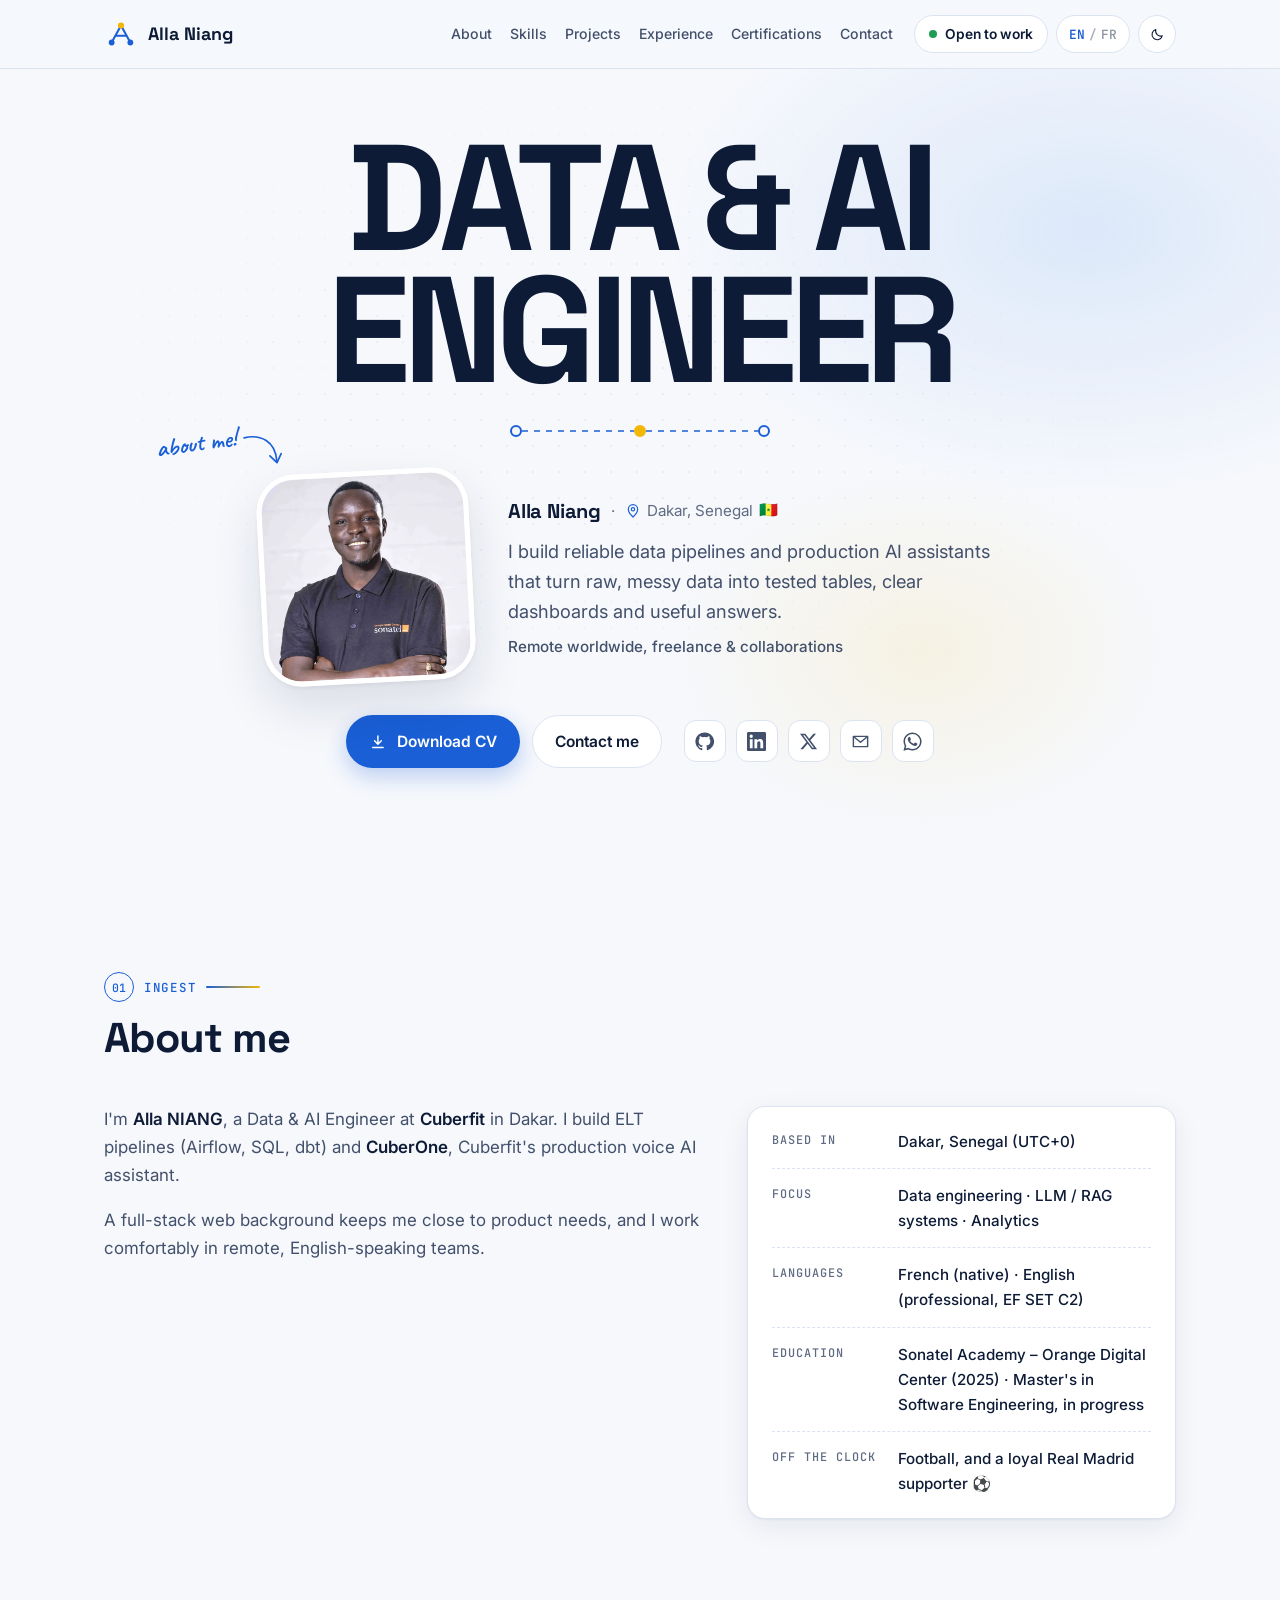
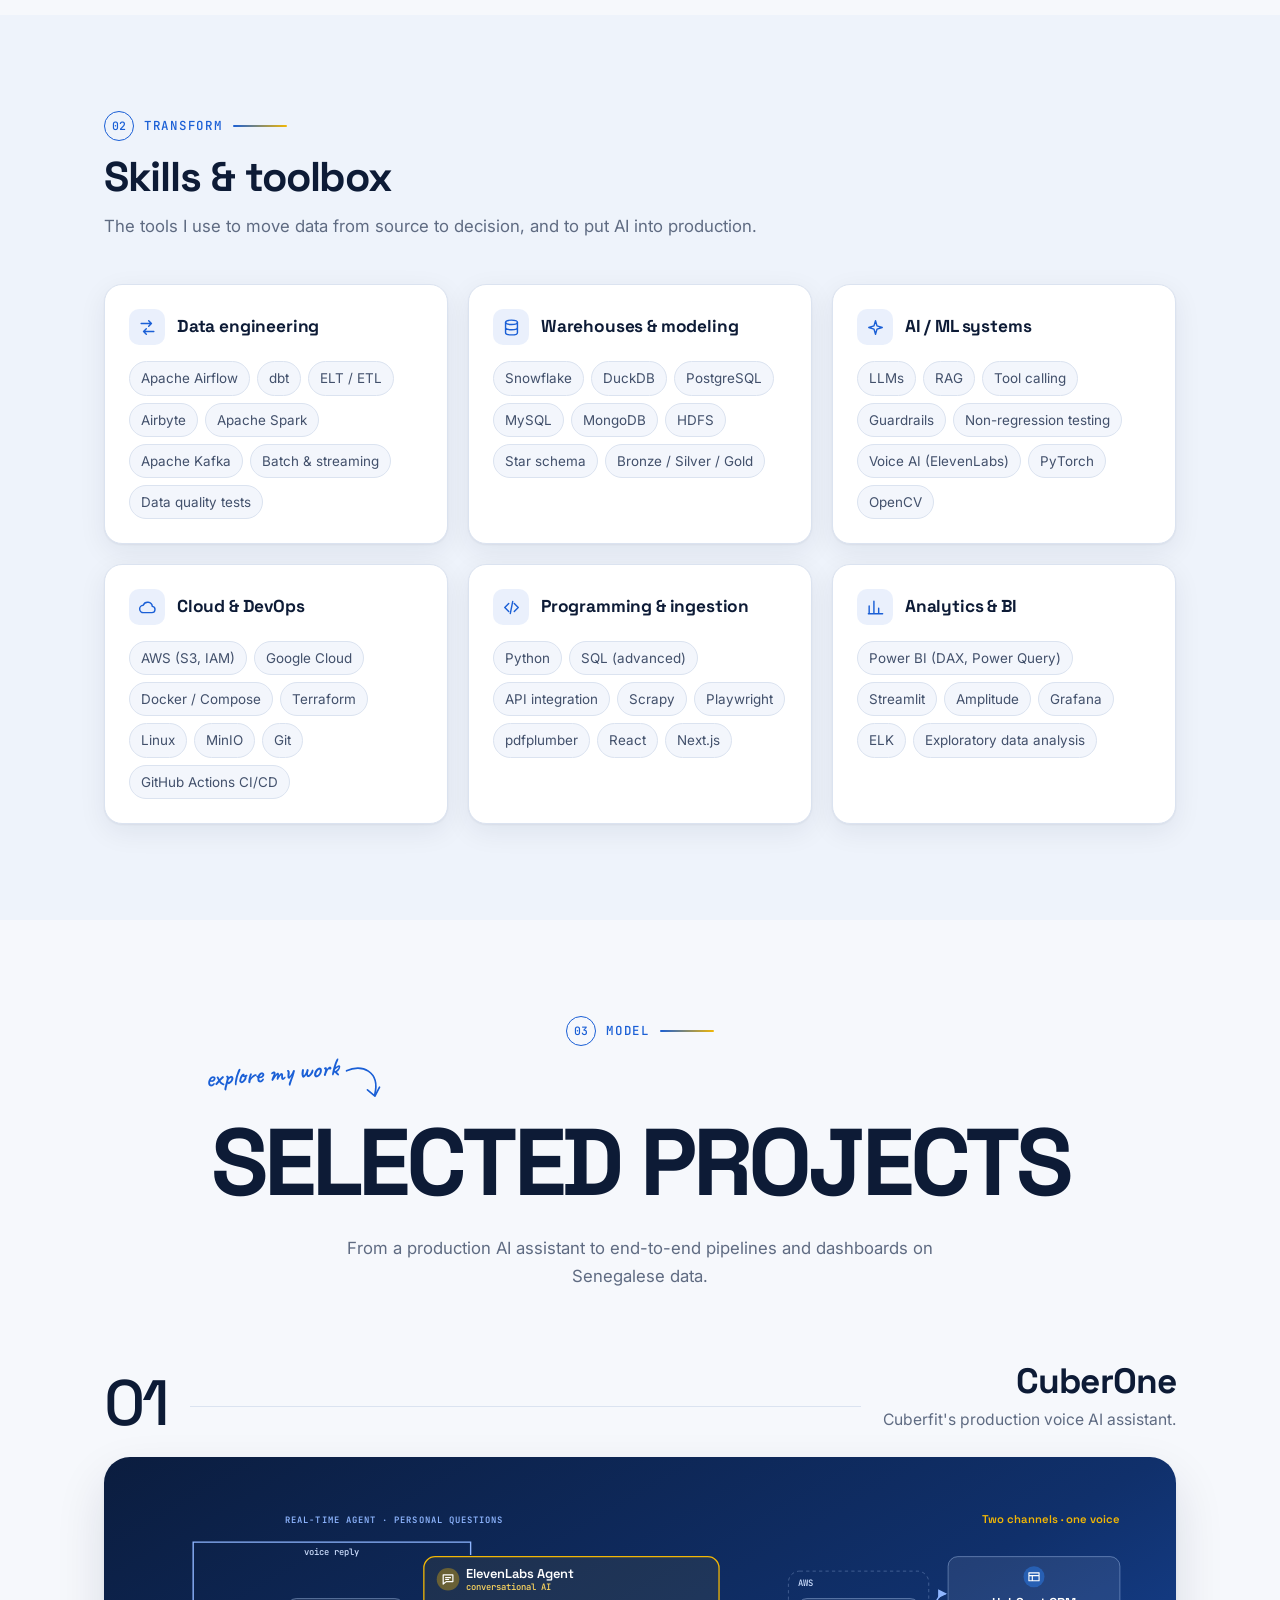
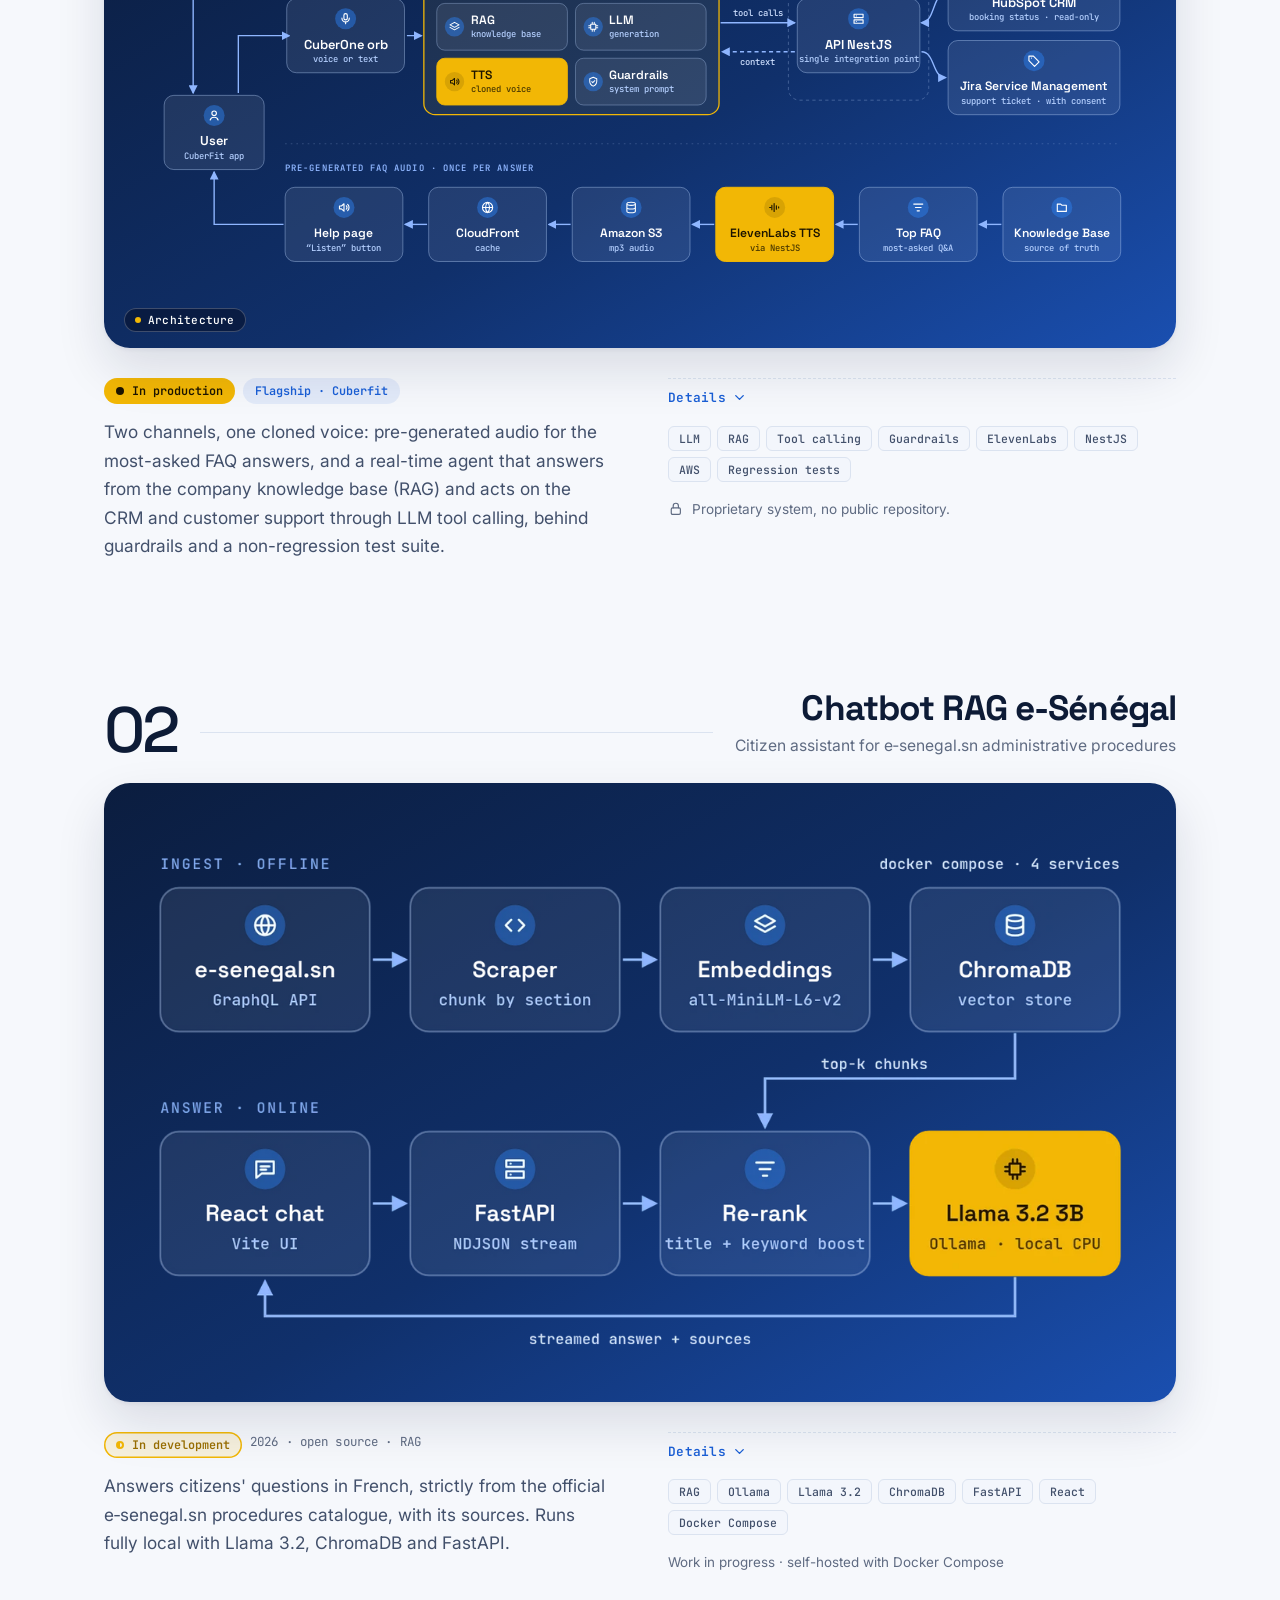
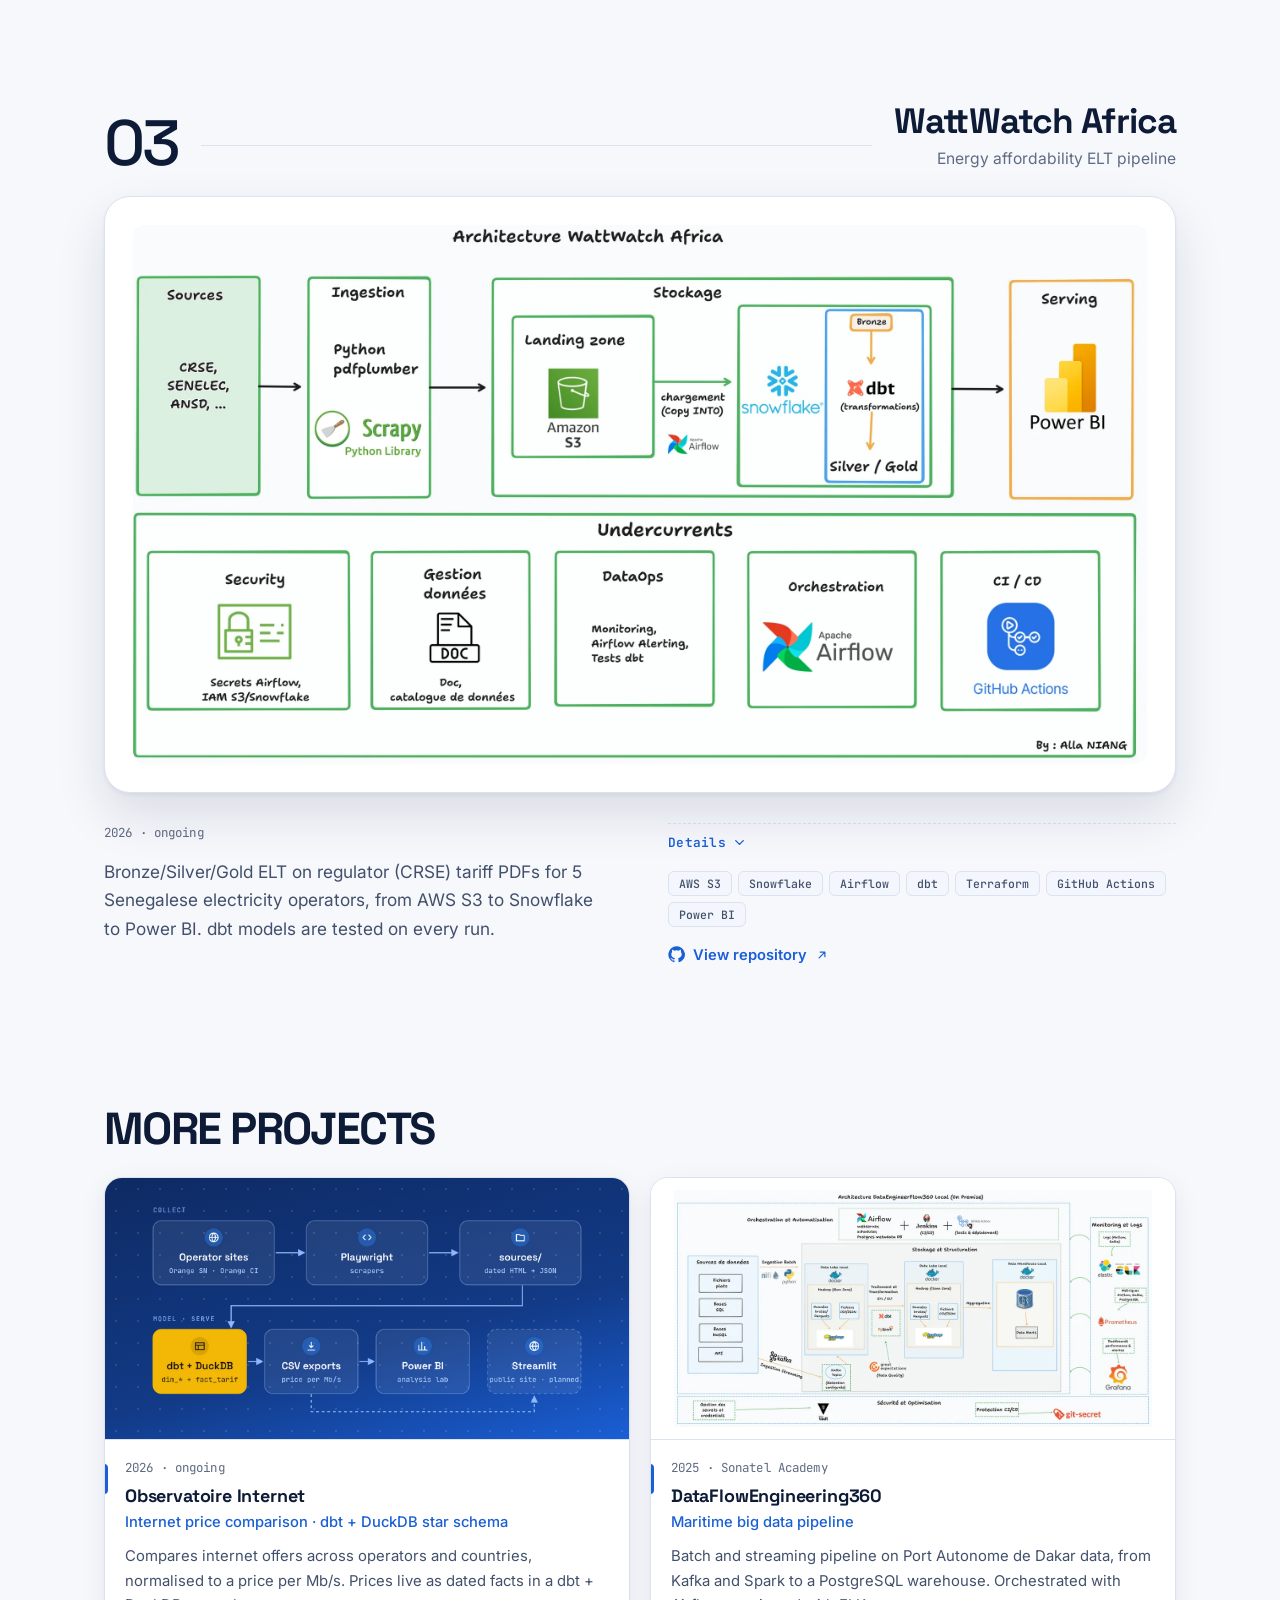
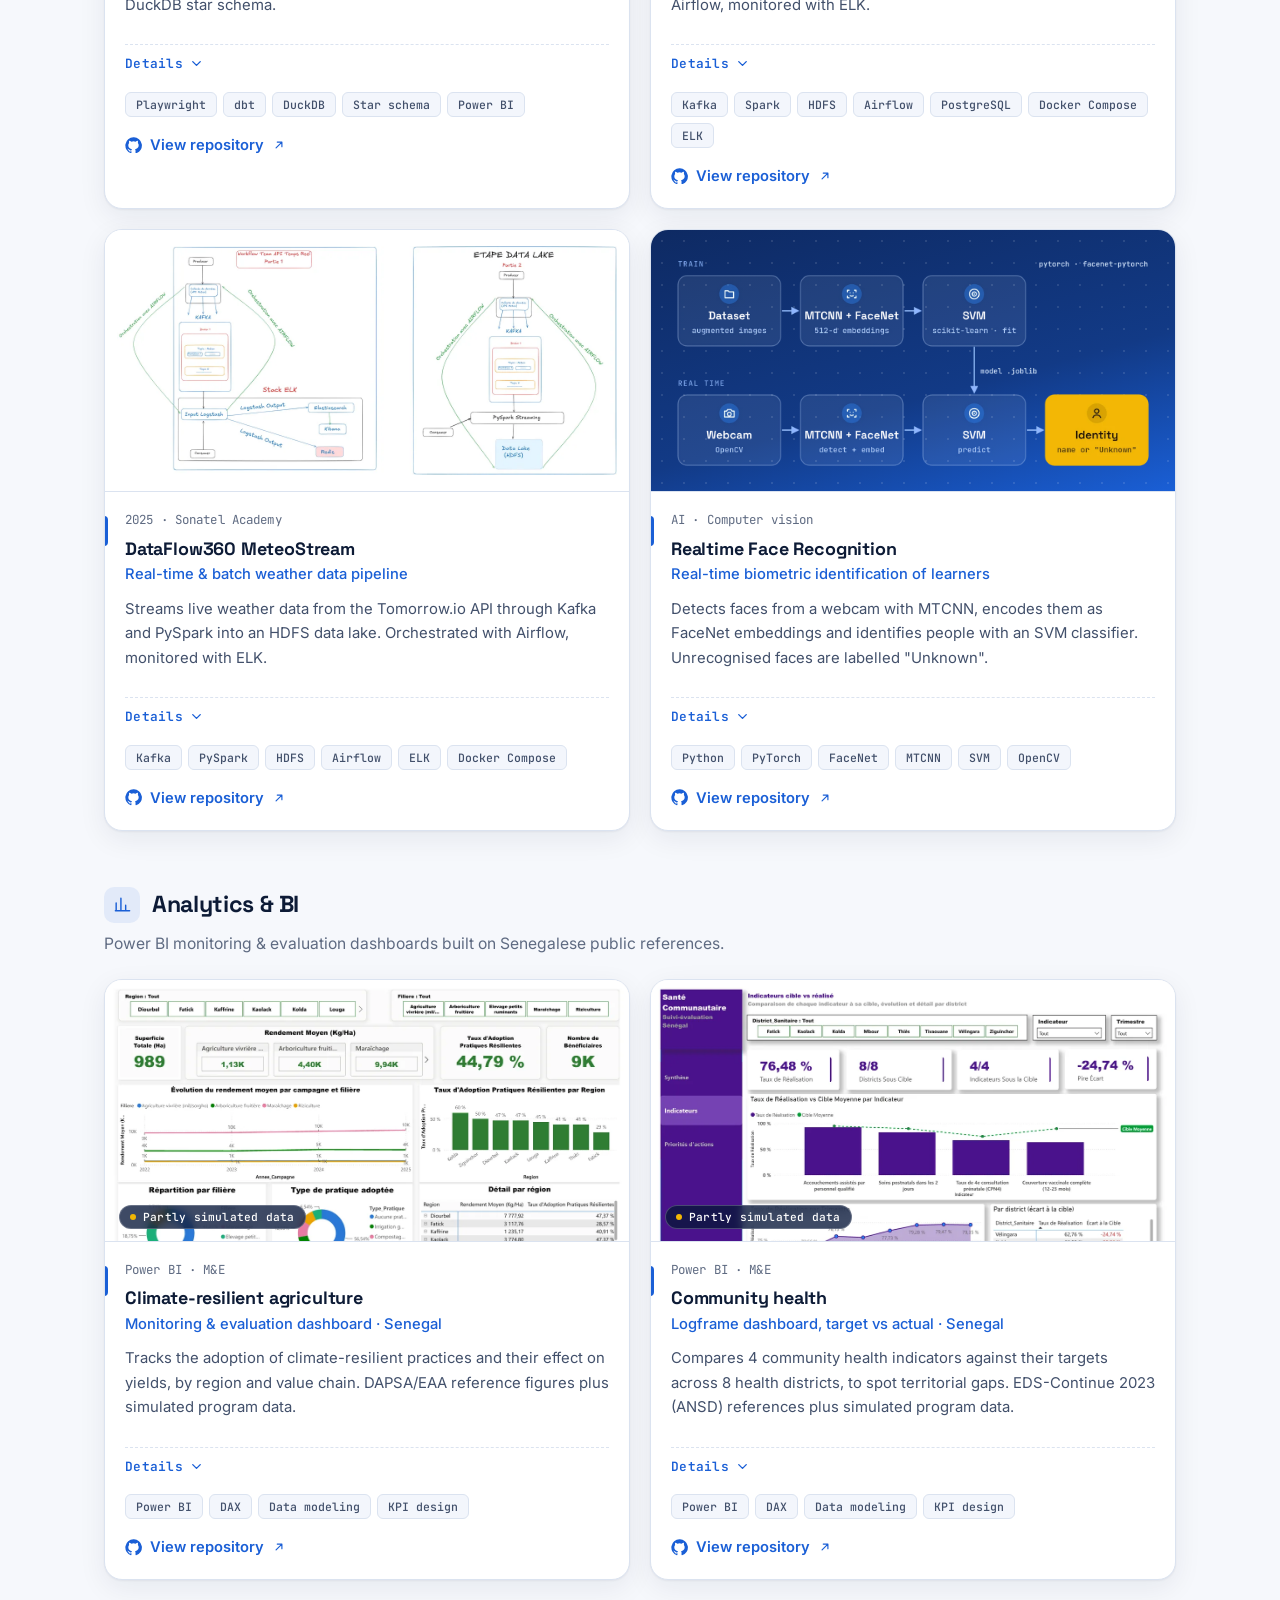
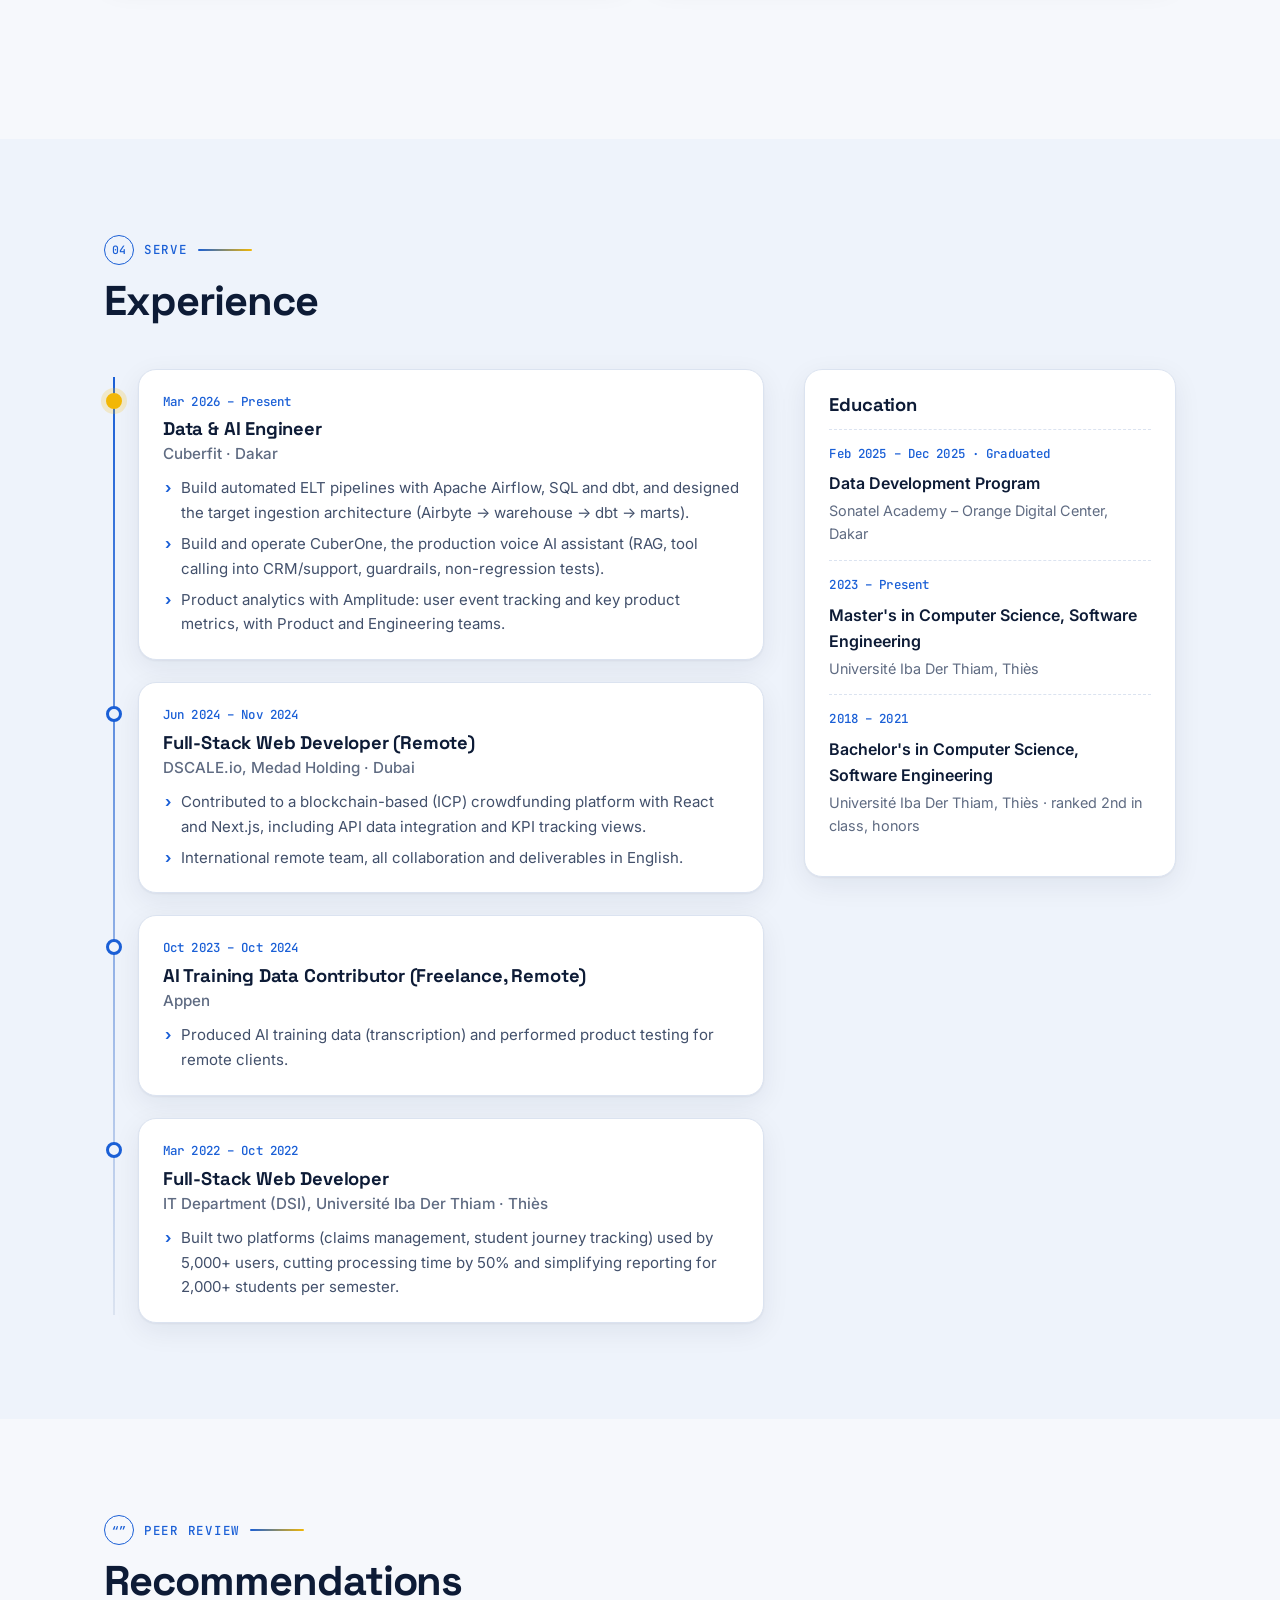
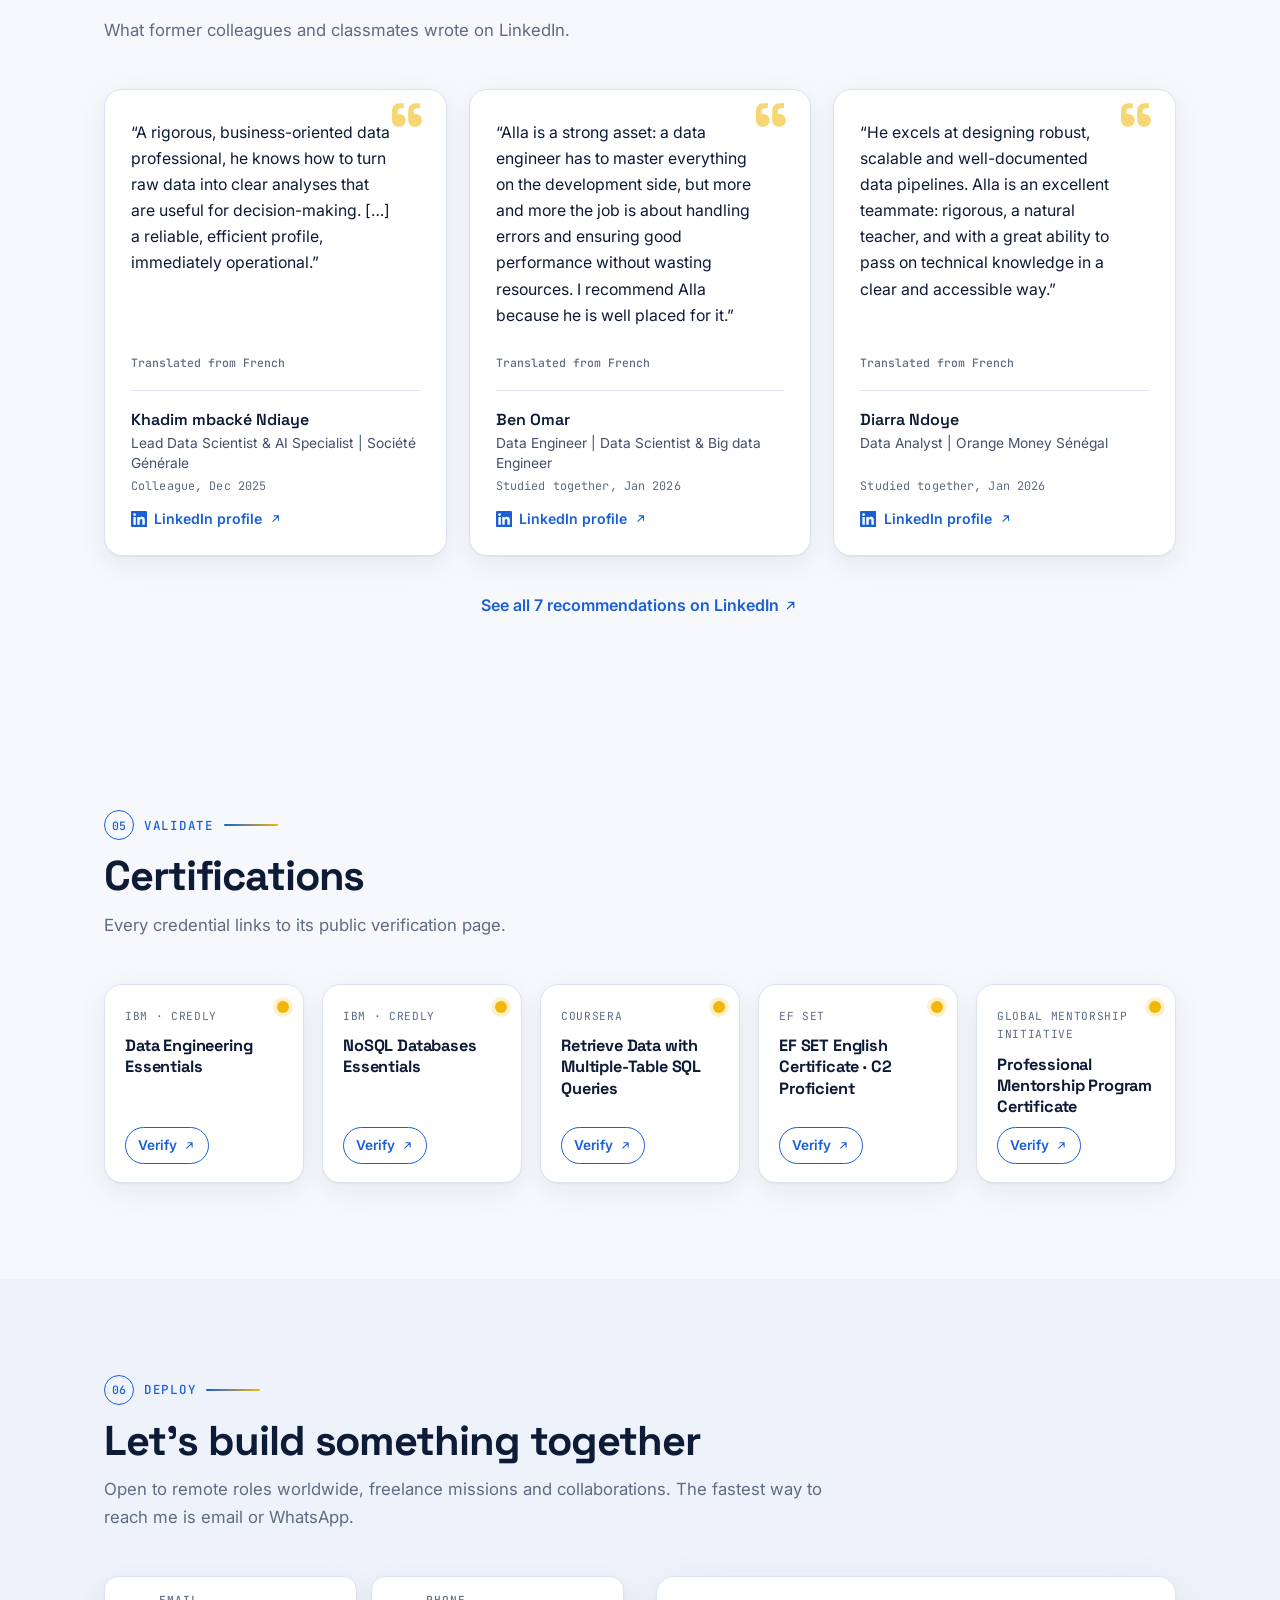
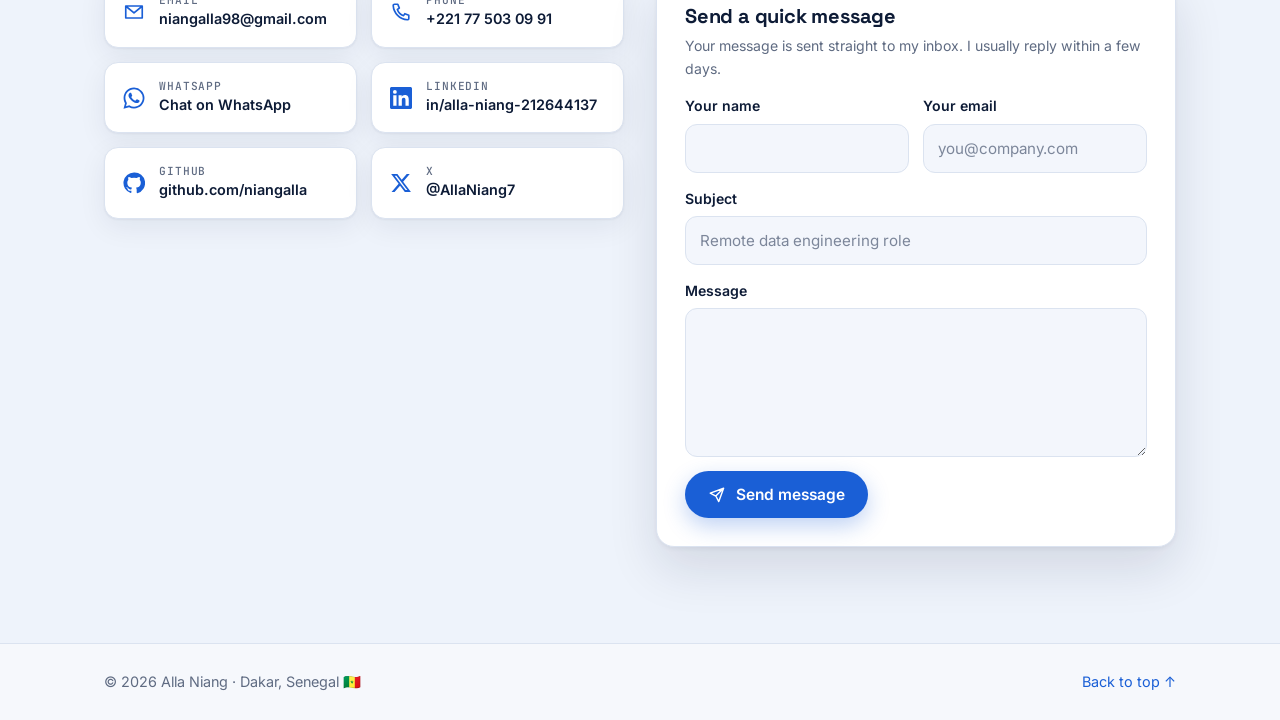
==== commit 37060b36: "Remove GitHub repo link from Chatbot RAG e-Sénégal project (keep WIP note); bump cache-bust" ====
--- a/index.html
+++ b/index.html
@@ -34,7 +34,7 @@
   <link rel="preconnect" href="https://fonts.googleapis.com">
   <link rel="preconnect" href="https://fonts.gstatic.com" crossorigin>
   <link href="https://fonts.googleapis.com/css2?family=Caveat:wght@600&family=Inter:wght@400;500;600&family=JetBrains+Mono:wght@500&family=Space+Grotesk:wght@500;600;700&display=swap" rel="stylesheet">
-  <link rel="stylesheet" href="css/style.css?v=202610232040">
+  <link rel="stylesheet" href="css/style.css?v=202610232145">
 </head>
 <body>
   <!-- SVG icon sprite -->
@@ -273,7 +273,7 @@
                 </dl></div>
               </details>
               <ul class="tags"><li>RAG</li><li>Ollama</li><li>Llama 3.2</li><li>ChromaDB</li><li>FastAPI</li><li>React</li><li>Docker Compose</li></ul>
-              <div class="repo-links"><a class="repo-link" href="https://github.com/niangalla/chatbot-rag-esenegal" target="_blank" rel="noopener"><svg class="ic" aria-hidden="true"><use href="#i-github"/></svg><span data-i18n="projects.repo">View repository</span><svg class="ic ic-sm" aria-hidden="true"><use href="#i-arrow"/></svg></a><span class="pc-note" data-i18n="projects.rag.note">Work in progress · self-hosted with Docker Compose</span></div>
+              <div class="repo-links"><span class="pc-note" data-i18n="projects.rag.note">Work in progress · self-hosted with Docker Compose</span></div>
             </div>
           </div>
         </article>
@@ -630,6 +630,6 @@
     </div>
   </footer>
 
-  <script src="js/main.js?v=202610232040" defer></script>
+  <script src="js/main.js?v=202610232145" defer></script>
 </body>
 </html>
